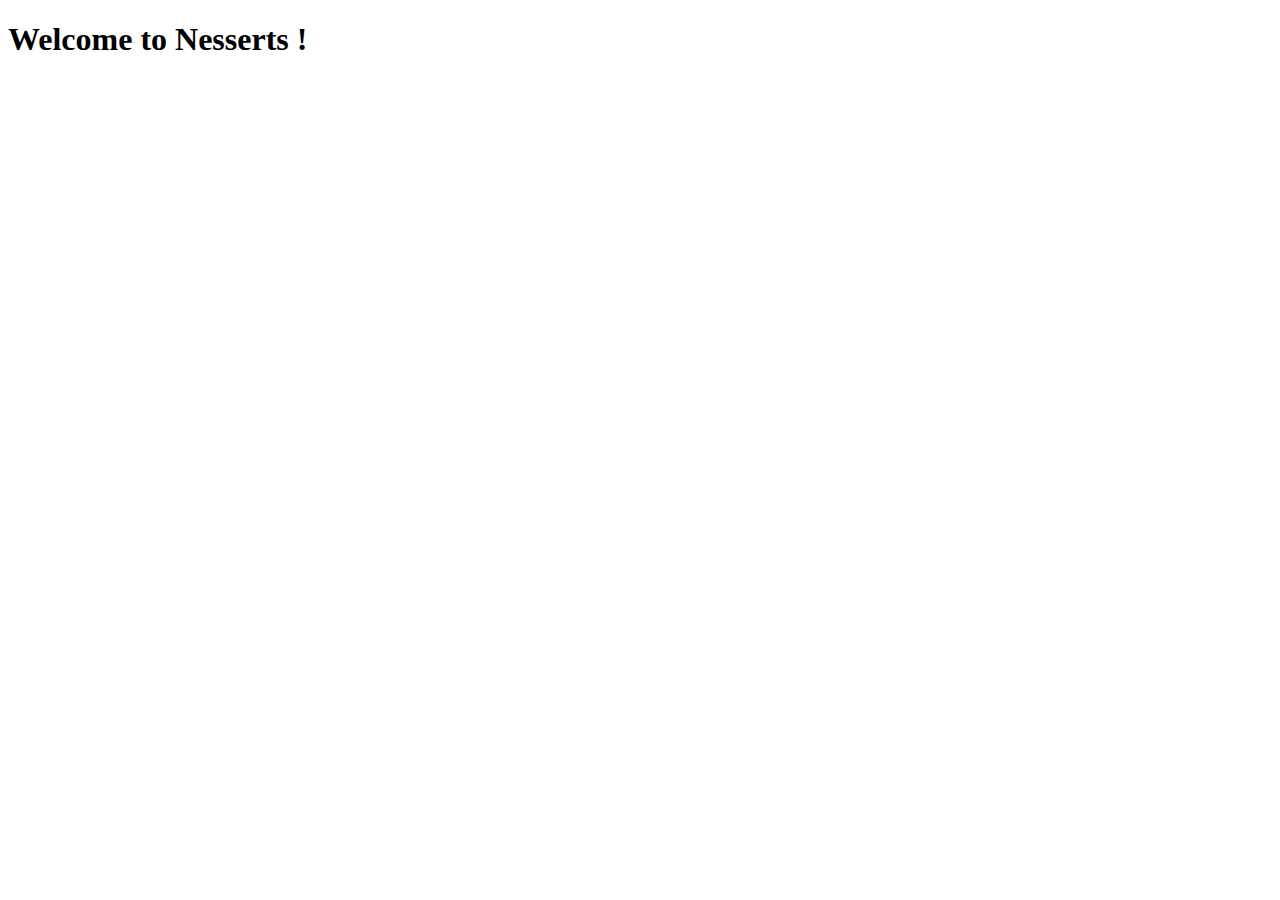
==== index.html @ 066d4c06 "first commit" ====
<!DOCTYPE html>
<html lang="en">
  <head>
    <meta charset="UTF-8">
    <meta name="viewport" content="width=device-width, initial-scale=1.0">
    <meta http-equiv="X-UA-Compatible" content="ie=edge">
    <title>Nesserts</title>
    <link rel="stylesheet" href="./style.css">
    <link rel="icon" href="./favicon.ico" type="image/x-icon">
  </head>
  <body>
    <main>
        <h1>Welcome to Nesserts !</h1>  
    </main>
	<script src="index.js"></script>
  </body>
</html>
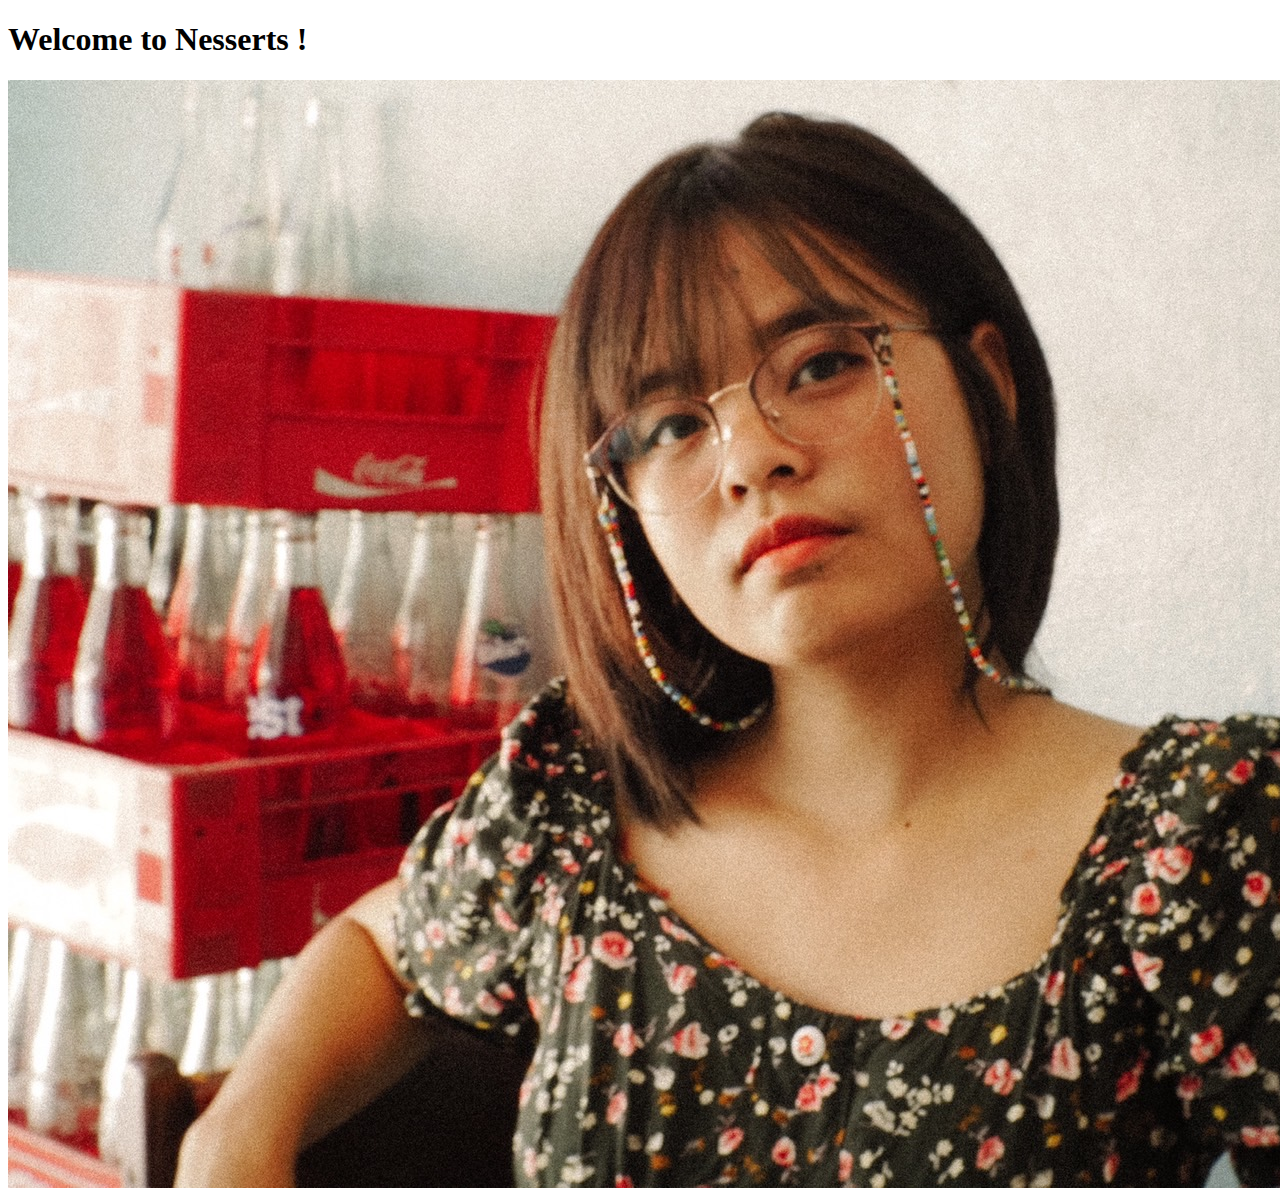
==== commit fae4f041: "add image" ====
--- a/index.html
+++ b/index.html
@@ -11,6 +11,7 @@
   <body>
     <main>
         <h1>Welcome to Nesserts !</h1>  
+        <img src="/assets/pooh.jpg"/>
     </main>
 	<script src="index.js"></script>
   </body>
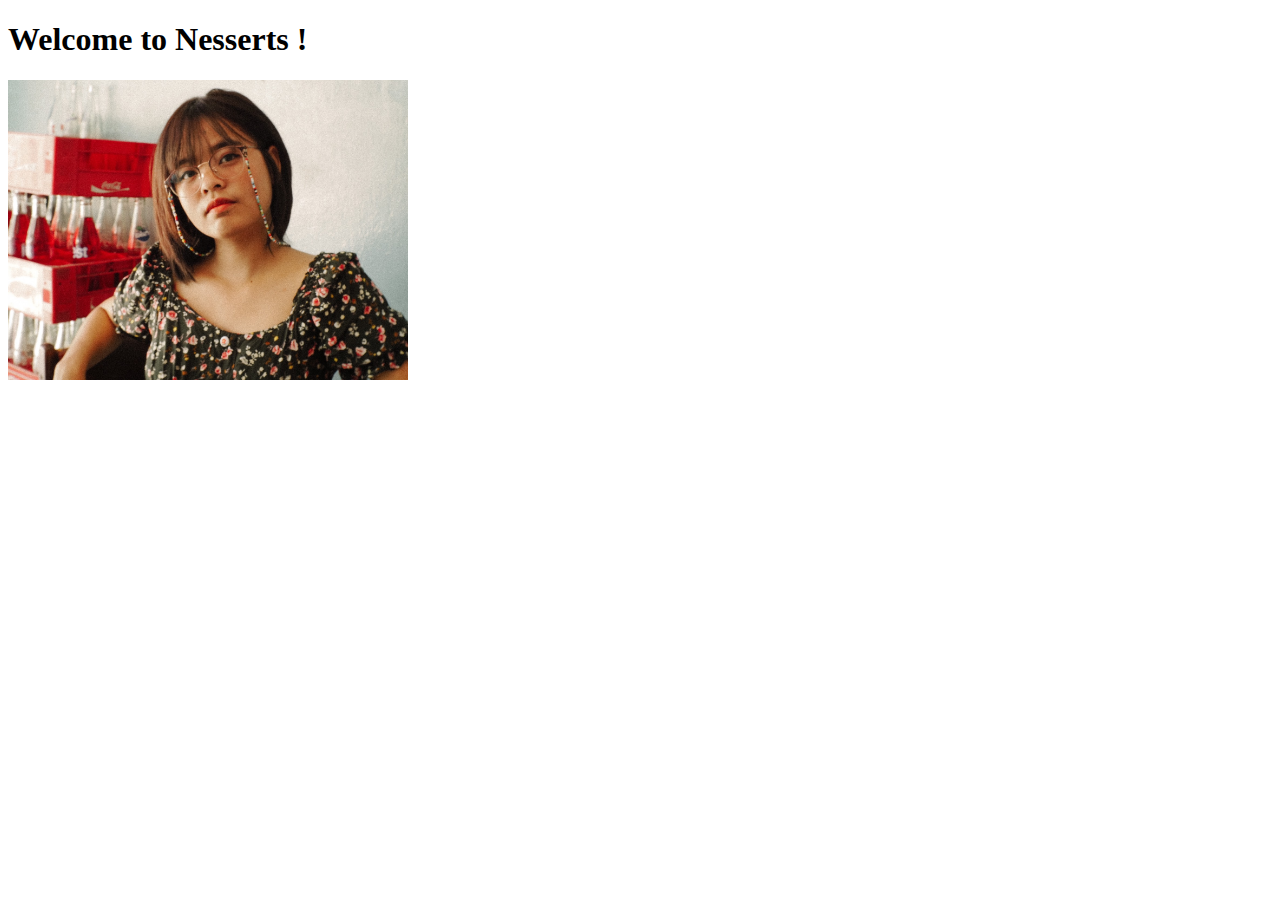
==== commit d9e23798: "update" ====
--- a/index.html
+++ b/index.html
@@ -11,7 +11,7 @@
   <body>
     <main>
         <h1>Welcome to Nesserts !</h1>  
-        <img src="/assets/pooh.jpg"/>
+        <img style="height:300px; width:auto" src="assets/pooh.jpg"/>
     </main>
 	<script src="index.js"></script>
   </body>
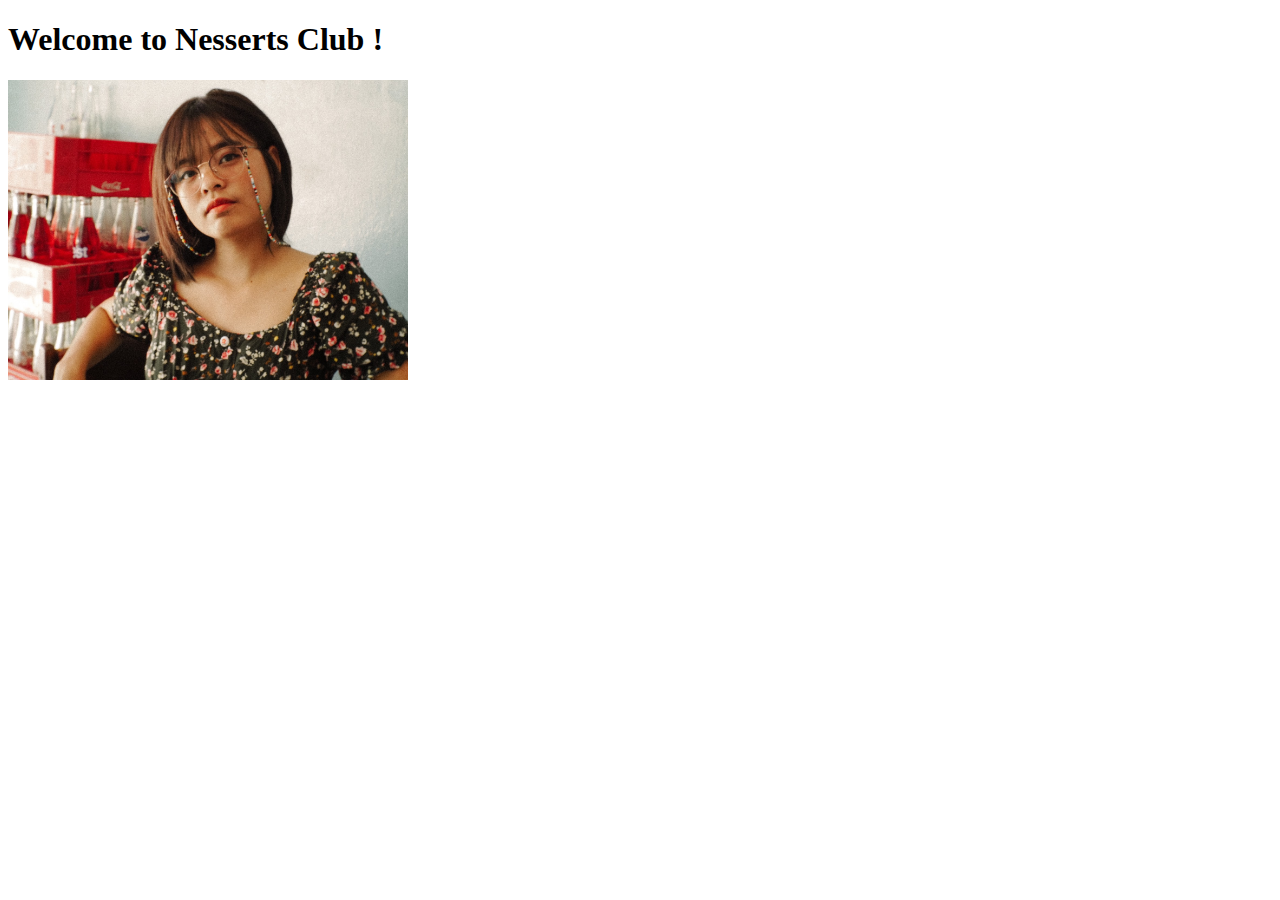
==== commit 4c125391: "update" ====
--- a/index.html
+++ b/index.html
@@ -10,7 +10,7 @@
   </head>
   <body>
     <main>
-        <h1>Welcome to Nesserts !</h1>  
+        <h1>Welcome to Nesserts Club !</h1>  
         <img style="height:300px; width:auto" src="assets/pooh.jpg"/>
     </main>
 	<script src="index.js"></script>
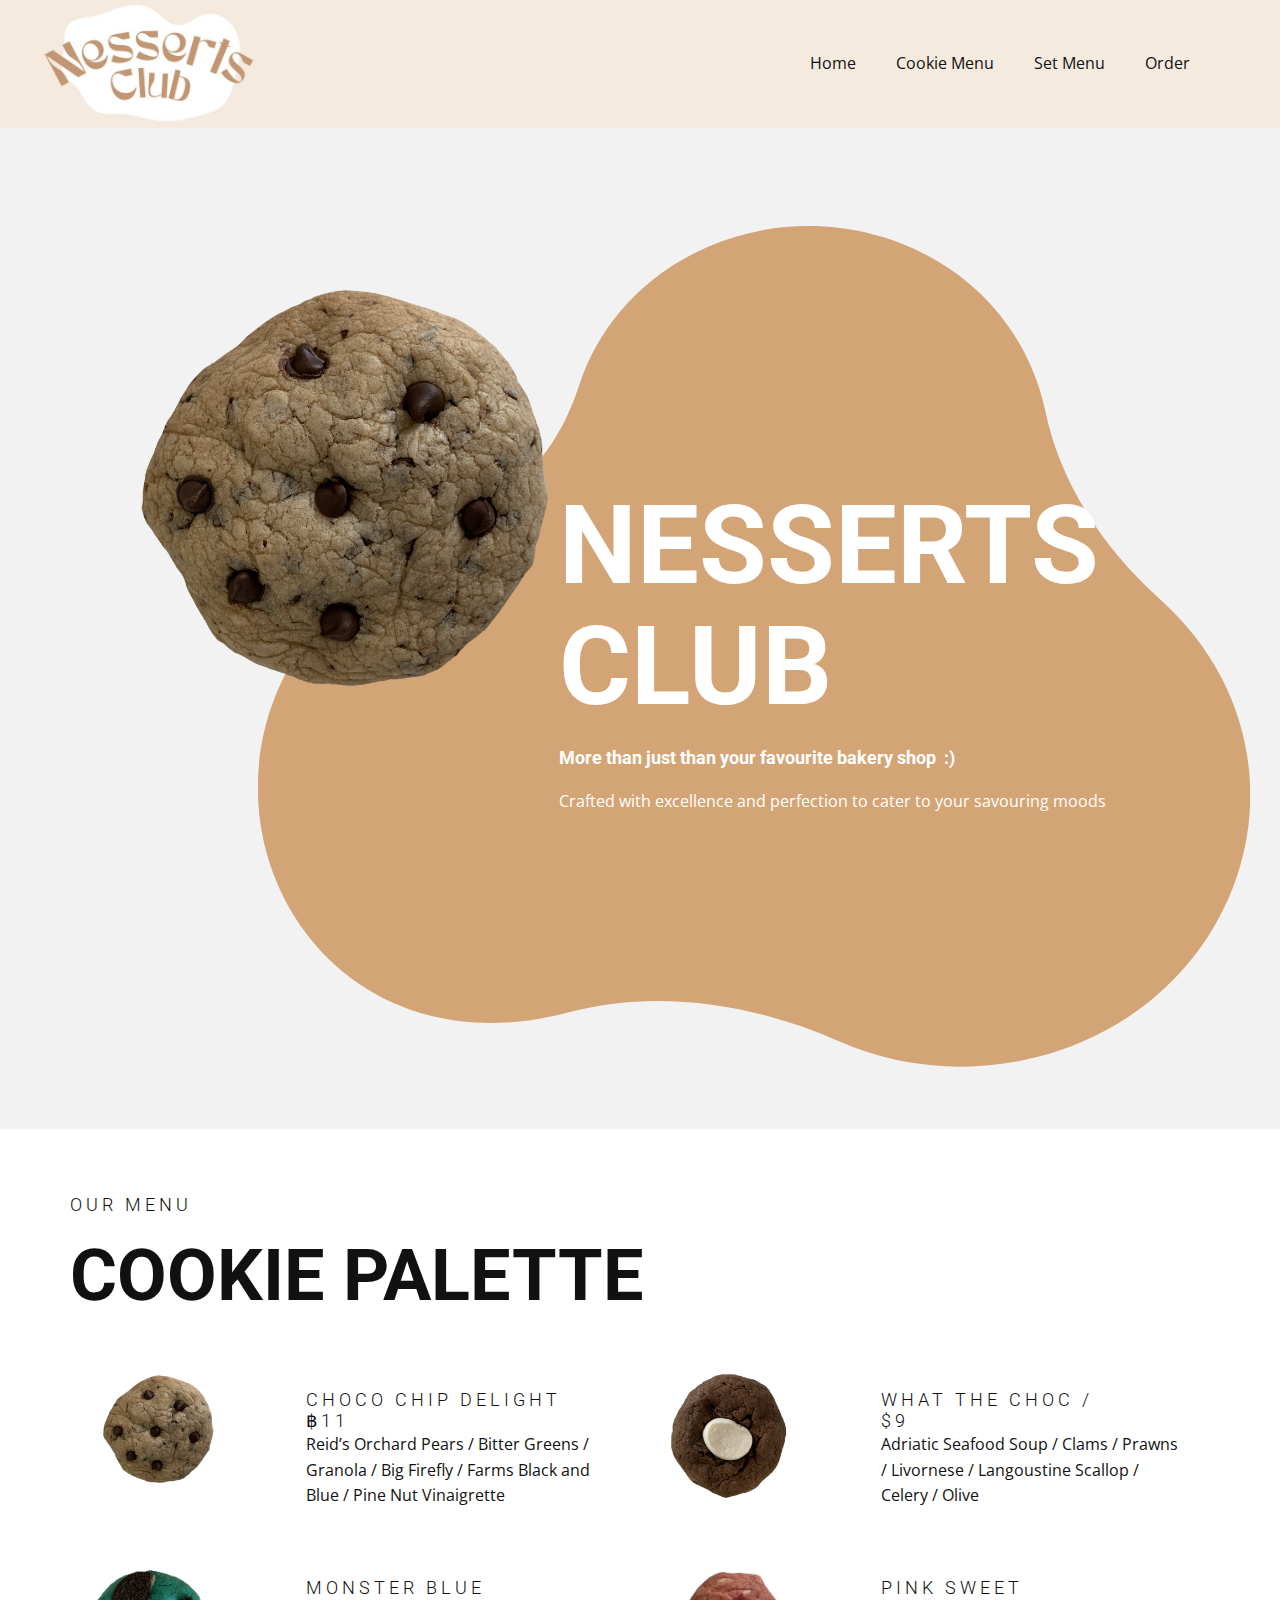
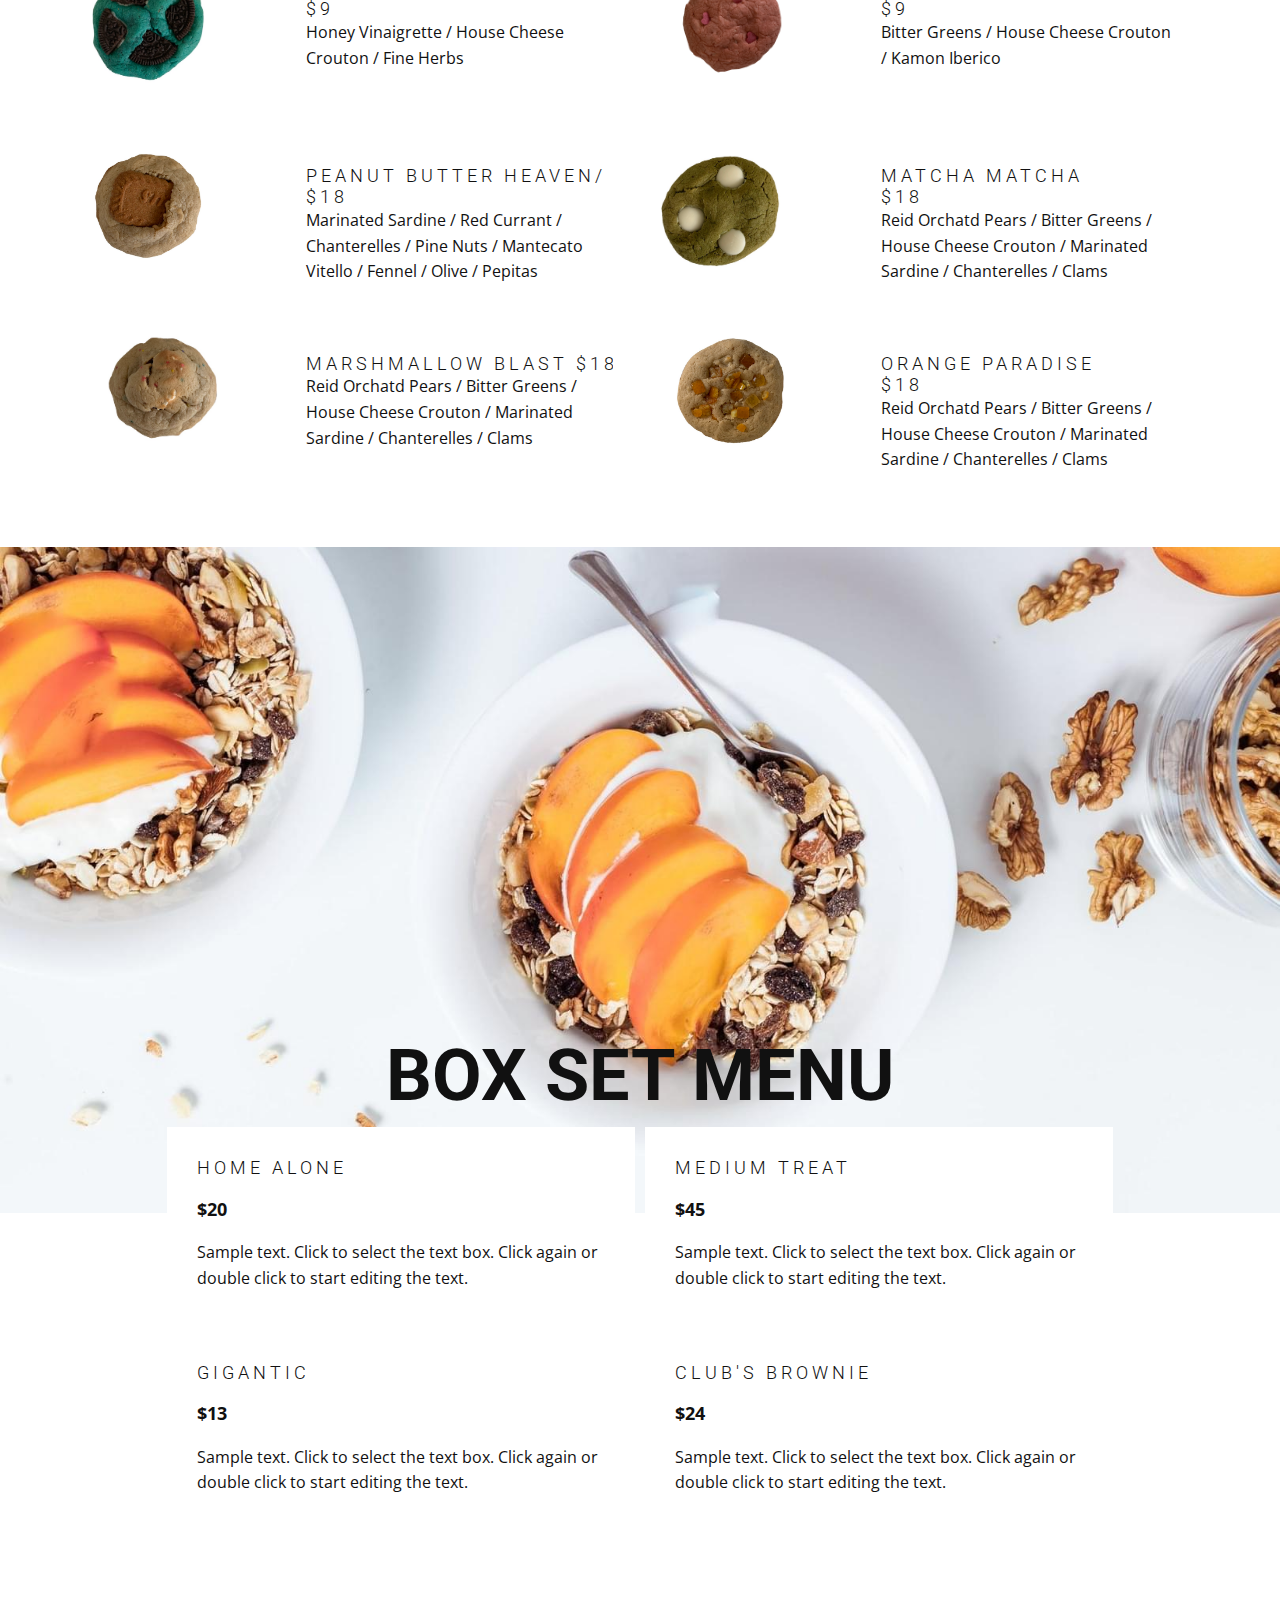
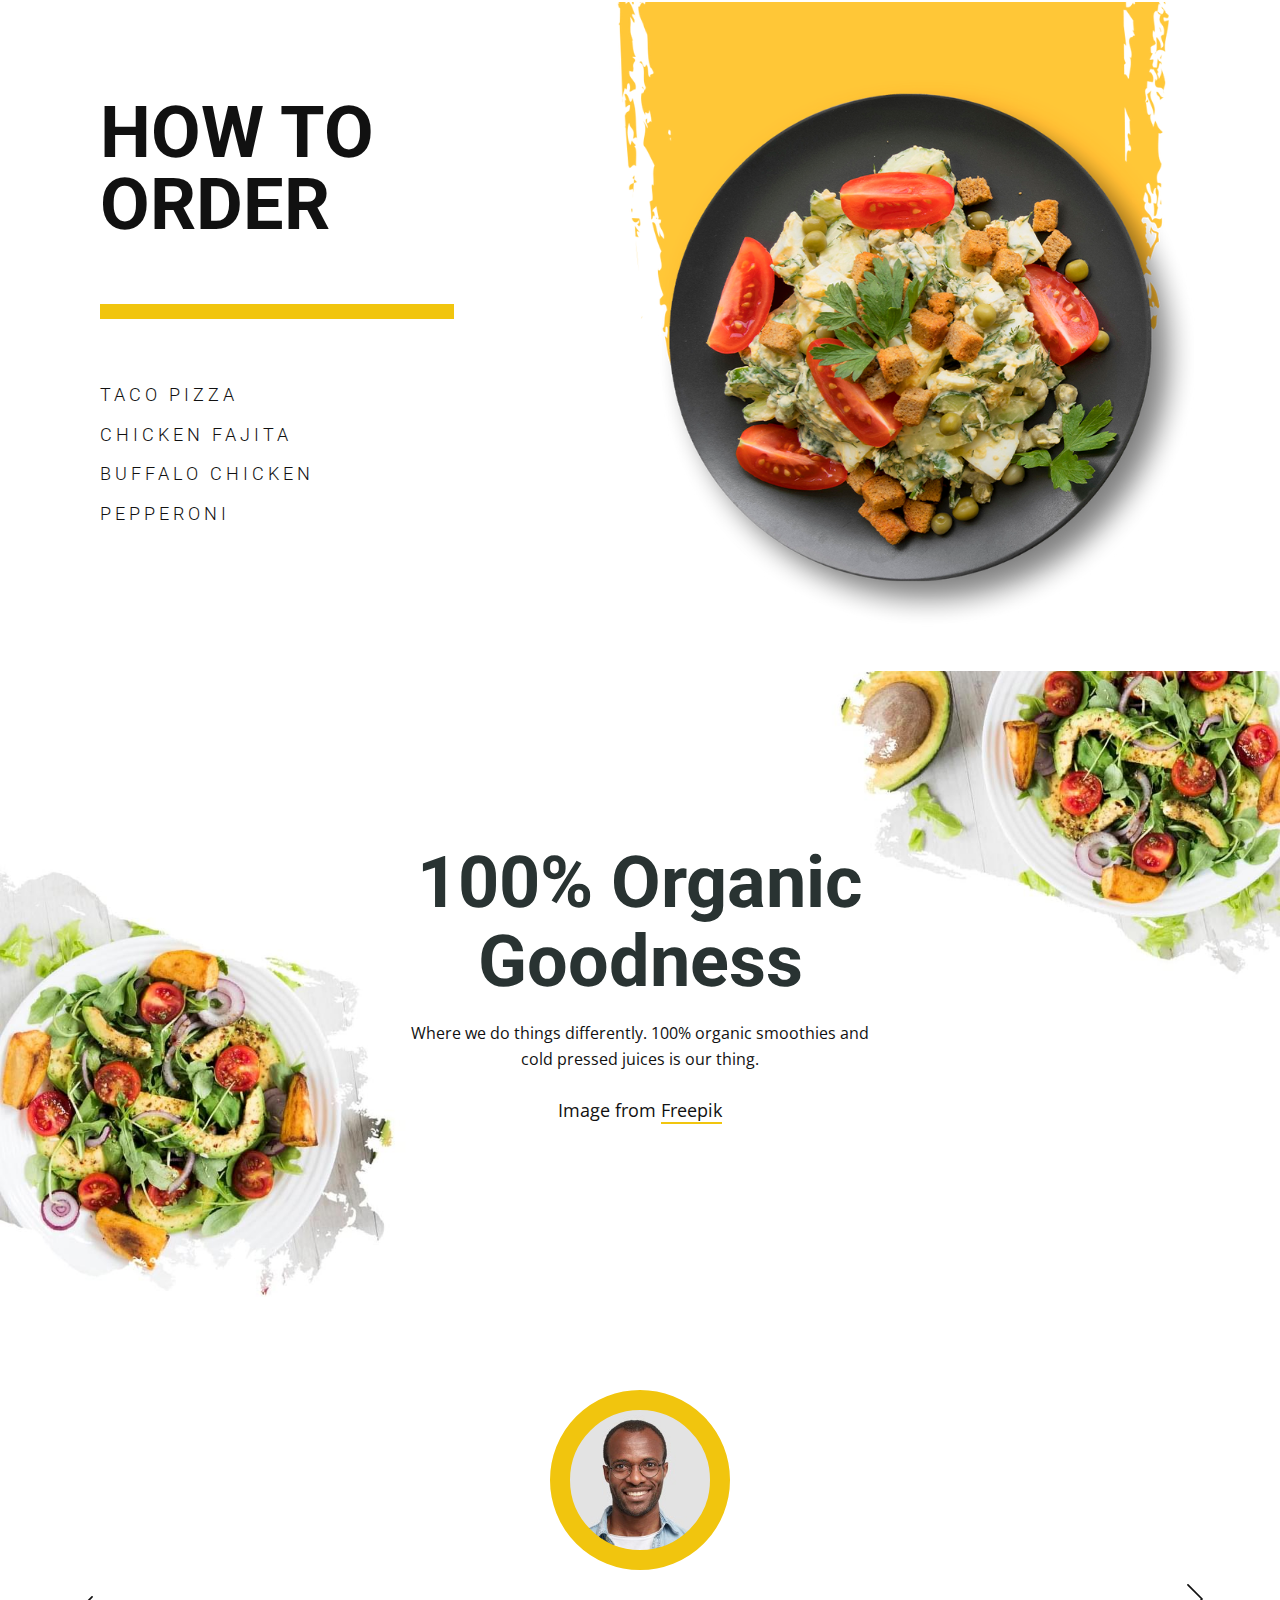
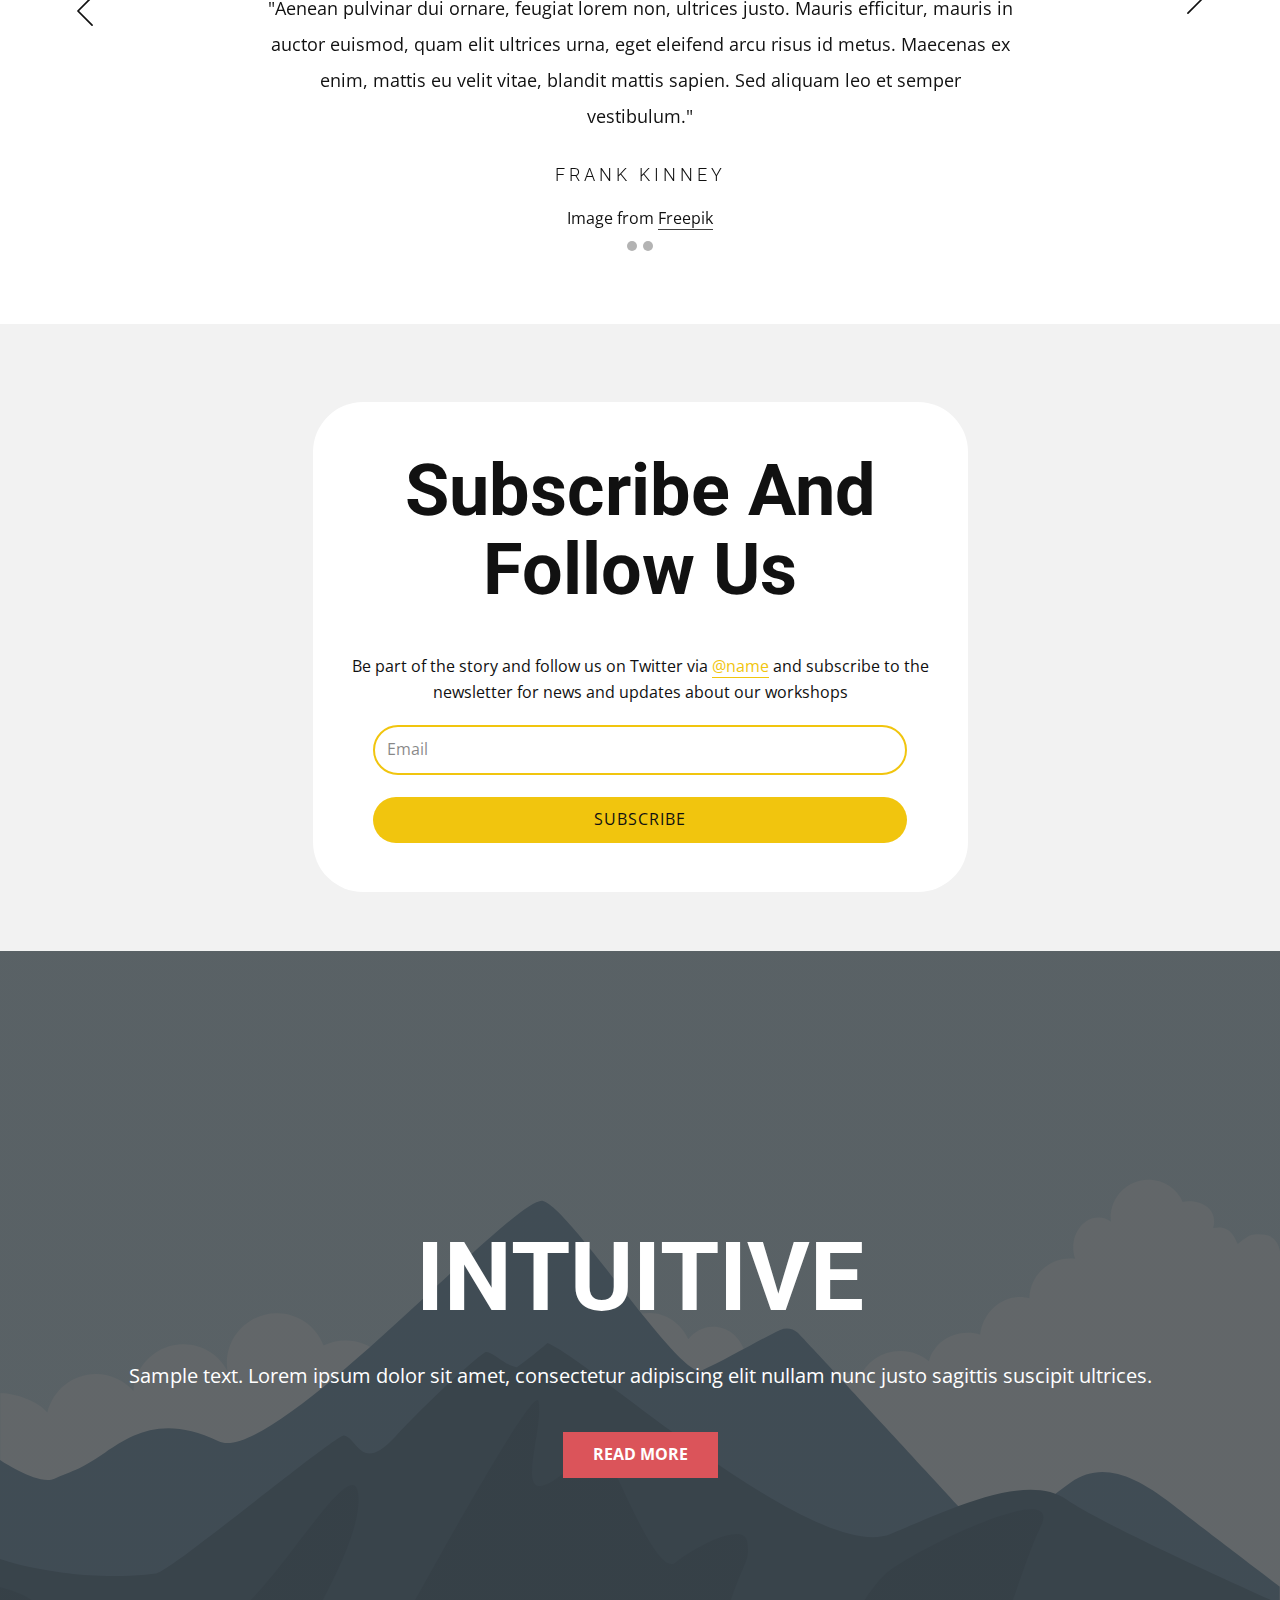
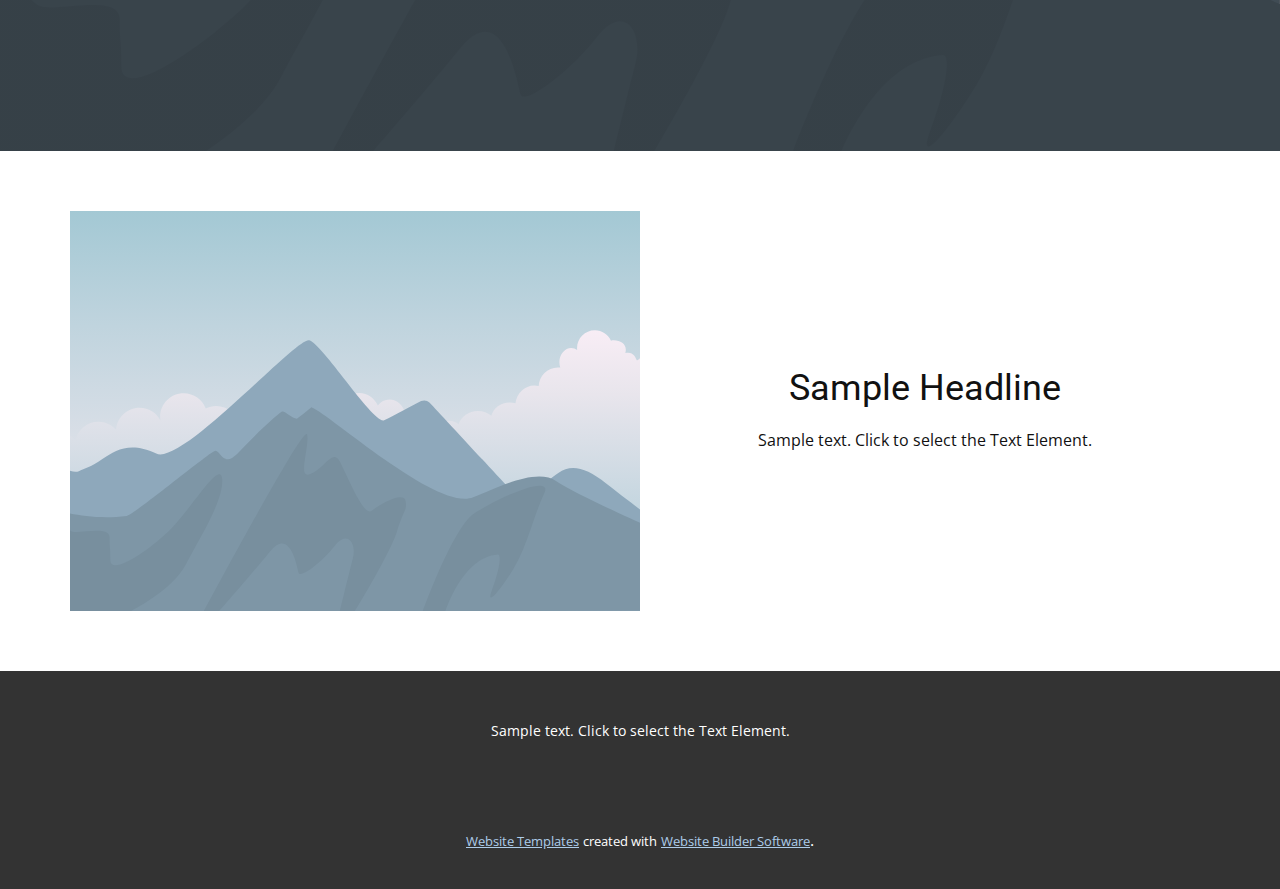
==== commit 6405ac36: "update content" ====
--- a/index.html
+++ b/index.html
@@ -1,18 +1,346 @@
 <!DOCTYPE html>
-<html lang="en">
-  <head>
-    <meta charset="UTF-8">
+<html style="font-size: 16px;" lang="en"><head>
     <meta name="viewport" content="width=device-width, initial-scale=1.0">
-    <meta http-equiv="X-UA-Compatible" content="ie=edge">
-    <title>Nesserts</title>
-    <link rel="stylesheet" href="./style.css">
-    <link rel="icon" href="./favicon.ico" type="image/x-icon">
+    <meta charset="utf-8">
+    <meta name="keywords" content="Salad, Delicious From The Chef, ​Salads and snacks, ​100% Organic Goodness, Subscribe And Follow Us, INTUITIVE">
+    <meta name="description" content="">
+    <title>Home</title>
+    <link rel="stylesheet" href="nicepage.css" media="screen">
+<link rel="stylesheet" href="Home.css" media="screen">
+    <script class="u-script" type="text/javascript" src="jquery.js" defer=""></script>
+    <script class="u-script" type="text/javascript" src="nicepage.js" defer=""></script>
+    <meta name="generator" content="Nicepage 5.1.5, nicepage.com">
+    <meta name="referrer" content="origin">
+    <link id="u-theme-google-font" rel="stylesheet" href="https://fonts.googleapis.com/css?family=Roboto:100,100i,300,300i,400,400i,500,500i,700,700i,900,900i|Open+Sans:300,300i,400,400i,500,500i,600,600i,700,700i,800,800i">
+    <link id="u-page-google-font" rel="stylesheet" href="https://fonts.googleapis.com/css?family=Roboto:100,100i,300,300i,400,400i,500,500i,700,700i,900,900i">
+    
+    
+    
+    
+    
+    
+    
+    
+    
+    
+    <script type="application/ld+json">{
+		"@context": "http://schema.org",
+		"@type": "Organization",
+		"name": "",
+		"logo": "images/nesserts.jpg"
+}</script>
+    <meta name="theme-color" content="#478ac9">
+    <meta property="og:title" content="Home">
+    <meta property="og:type" content="website">
   </head>
-  <body>
-    <main>
-        <h1>Welcome to Nesserts Club !</h1>  
-        <img style="height:300px; width:auto" src="assets/pooh.jpg"/>
-    </main>
-	<script src="index.js"></script>
-  </body>
-</html>+  <body data-home-page="Home.html" data-home-page-title="Home" class="u-body u-xl-mode" data-lang="en"><header class="u-clearfix u-custom-color-1 u-header u-sticky-b5ea u-header" id="sec-874a"><div class="u-clearfix u-sheet u-sheet-1">
+        <a href="https://nicepage.com" class="u-image u-logo u-image-1" data-image-width="500" data-image-height="500">
+          <img src="images/nesserts.jpg" class="u-logo-image u-logo-image-1">
+        </a>
+        <nav class="u-menu u-menu-one-level u-offcanvas u-menu-1">
+          <div class="menu-collapse" style="font-size: 1rem; letter-spacing: 0px;">
+            <a class="u-button-style u-custom-left-right-menu-spacing u-custom-padding-bottom u-custom-top-bottom-menu-spacing u-nav-link u-text-active-palette-1-base u-text-hover-palette-2-base" href="#">
+              <svg class="u-svg-link" viewBox="0 0 24 24"><use xmlns:xlink="http://www.w3.org/1999/xlink" xlink:href="#menu-hamburger"></use></svg>
+              <svg class="u-svg-content" version="1.1" id="menu-hamburger" viewBox="0 0 16 16" x="0px" y="0px" xmlns:xlink="http://www.w3.org/1999/xlink" xmlns="http://www.w3.org/2000/svg"><g><rect y="1" width="16" height="2"></rect><rect y="7" width="16" height="2"></rect><rect y="13" width="16" height="2"></rect>
+</g></svg>
+            </a>
+          </div>
+          <div class="u-custom-menu u-nav-container">
+            <ul class="u-nav u-unstyled u-nav-1"><li class="u-nav-item"><a class="u-button-style u-nav-link u-text-active-palette-1-base u-text-hover-palette-2-base" href="Home.html#carousel_2653" style="padding: 10px 20px;">Home</a>
+</li><li class="u-nav-item"><a class="u-button-style u-nav-link u-text-active-palette-1-base u-text-hover-palette-2-base" href="Home.html#carousel_98c4" style="padding: 10px 20px;">Cookie Menu</a>
+</li><li class="u-nav-item"><a class="u-button-style u-nav-link u-text-active-palette-1-base u-text-hover-palette-2-base" href="Home.html#carousel_77ab" style="padding: 10px 20px;">Set Menu</a>
+</li><li class="u-nav-item"><a class="u-button-style u-nav-link u-text-active-palette-1-base u-text-hover-palette-2-base" href="Home.html#carousel_ca09" style="padding: 10px 20px;">Order</a>
+</li></ul>
+          </div>
+          <div class="u-custom-menu u-nav-container-collapse">
+            <div class="u-black u-container-style u-inner-container-layout u-opacity u-opacity-95 u-sidenav">
+              <div class="u-inner-container-layout u-sidenav-overflow">
+                <div class="u-menu-close"></div>
+                <ul class="u-align-center u-nav u-popupmenu-items u-unstyled u-nav-2"><li class="u-nav-item"><a class="u-button-style u-nav-link" href="Home.html#carousel_2653">Home</a>
+</li><li class="u-nav-item"><a class="u-button-style u-nav-link" href="Home.html#carousel_98c4">Cookie Menu</a>
+</li><li class="u-nav-item"><a class="u-button-style u-nav-link" href="Home.html#carousel_77ab">Set Menu</a>
+</li><li class="u-nav-item"><a class="u-button-style u-nav-link" href="Home.html#carousel_ca09">Order</a>
+</li></ul>
+              </div>
+            </div>
+            <div class="u-black u-menu-overlay u-opacity u-opacity-70"></div>
+          </div>
+        </nav>
+      </div></header>
+    <section class="u-clearfix u-grey-5 u-section-1" id="carousel_2653">
+      <div class="u-clearfix u-sheet u-sheet-1">
+        <div class="u-expanded-width-md u-shape u-shape-svg u-text-custom-color-2 u-shape-1">
+          <svg class="u-svg-link" preserveAspectRatio="none" viewBox="0 0 160 150" style=""><use xmlns:xlink="http://www.w3.org/1999/xlink" xlink:href="#svg-d816"></use></svg>
+          <svg class="u-svg-content" viewBox="0 0 160 150" x="0px" y="0px" id="svg-d816"><path d="M121.1,18C110.7,1.5,89.8-4.6,72.6,3.7c-10.5,5-17.7,14.2-20.8,24.7C48.4,39.9,42.4,48,28.3,55.5
+	c-50.6,26.9-27.3,99.4,22,84.7c14.3-4.2,29.7-1.4,43.2,5.1c13.3,6.5,29.3,6.4,43.2-1.8c21-12.5,29.3-40.1,18.8-62.7
+	c-2.5-5.4-5.9-10.1-9.8-14c-9.4-9.3-16.4-21-18.8-34.2C125.9,27.6,124,22.6,121.1,18z"></path></svg>
+        </div>
+        <img class="u-image u-image-1" src="images/ccd.png" alt="" data-image-width="4032" data-image-height="3024">
+        <div class="u-container-style u-group u-shape-rectangle u-group-1">
+          <div class="u-container-layout u-container-layout-1">
+            <h2 class="u-text u-text-body-alt-color u-text-default u-text-1">NESSERTS<br>CLUB 
+            </h2>
+            <h6 class="u-text u-text-body-alt-color u-text-default u-text-2">More than just than your favourite bakery shop&nbsp; :)&nbsp;</h6>
+            <p class="u-text u-text-body-alt-color u-text-3">Crafted with excellence and perfection to cater to your savouring moods</p>
+          </div>
+        </div>
+      </div>
+    </section>
+    <section class="u-align-left u-clearfix u-section-2" id="carousel_98c4">
+      <div class="u-clearfix u-sheet u-sheet-1">
+        <h6 class="u-text u-text-1">our menu</h6>
+        <h2 class="u-text u-text-default u-text-2">COOKIE PALETTE&nbsp;</h2>
+        <div class="u-expanded-width u-list u-list-1">
+          <div class="u-repeater u-repeater-1">
+            <div class="u-align-left u-container-style u-list-item u-repeater-item">
+              <div class="u-container-layout u-similar-container u-container-layout-1">
+                <img class="u-image u-image-default u-image-1" alt="" data-image-width="4032" data-image-height="3024" data-animation-name="" data-animation-duration="0" data-animation-delay="0" data-animation-direction="" src="images/ccd.png">
+                <h6 class="u-text u-text-default u-text-3">choco chip delight<br>฿11
+                </h6>
+                <p class="u-text u-text-4">Reid’s Orchard Pears / Bitter Greens / Granola / Big Firefly / Farms Black and Blue / Pine Nut Vinaigrette</p>
+              </div>
+            </div>
+            <div class="u-align-left u-container-style u-list-item u-repeater-item">
+              <div class="u-container-layout u-similar-container u-container-layout-2">
+                <img class="u-image u-image-contain u-image-default u-image-2" alt="" data-image-width="1479" data-image-height="1109" data-animation-name="" data-animation-duration="0" data-animation-delay="0" data-animation-direction="" src="images/S__1220630.jpg">
+                <h6 class="u-text u-text-default u-text-5">WHAT THE CHOC /&nbsp;<br>$9
+                </h6>
+                <p class="u-text u-text-6">Adriatic Seafood Soup / Clams / Prawns  / Livornese / Langoustine Scallop / Celery / Olive</p>
+              </div>
+            </div>
+            <div class="u-align-left u-container-style u-list-item u-repeater-item">
+              <div class="u-container-layout u-similar-container u-container-layout-3">
+                <img class="u-image u-image-default u-image-3" alt="" data-image-width="1479" data-image-height="1109" data-animation-name="" data-animation-duration="0" data-animation-delay="0" data-animation-direction="" src="images/S__1220623.jpg">
+                <h6 class="u-text u-text-default u-text-7">monster blue&nbsp;<br>$9
+                </h6>
+                <p class="u-text u-text-8">Honey Vinaigrette / House Cheese Crouton / Fine Herbs<br>
+                  <br>
+                </p>
+              </div>
+            </div>
+            <div class="u-align-left u-container-style u-list-item u-repeater-item">
+              <div class="u-container-layout u-similar-container u-container-layout-4">
+                <img class="u-image u-image-contain u-image-default u-image-4" alt="" data-image-width="4032" data-image-height="3024" data-animation-name="" data-animation-duration="0" data-animation-delay="0" data-animation-direction="" src="images/AD1FB1CF-7B78-4441-B763-6167AFB9A804.png">
+                <h6 class="u-text u-text-default u-text-9">pink sweet&nbsp;<br>$9
+                </h6>
+                <p class="u-text u-text-10">Bitter Greens / House Cheese Crouton / Kamon Iberico<br>
+                  <br>
+                </p>
+              </div>
+            </div>
+            <div class="u-align-left u-container-style u-list-item u-repeater-item">
+              <div class="u-container-layout u-similar-container u-container-layout-5">
+                <img class="u-image u-image-contain u-image-default u-image-5" alt="" data-image-width="1479" data-image-height="1109" data-animation-name="" data-animation-duration="0" data-animation-delay="0" data-animation-direction="" src="images/S__1220629.jpg">
+                <h6 class="u-text u-text-default u-text-11">peanut butter heaven/ $18</h6>
+                <p class="u-text u-text-12">Marinated Sardine / Red Currant / Chanterelles / Pine Nuts /  Mantecato Vitello / Fennel / Olive / Pepitas</p>
+              </div>
+            </div>
+            <div class="u-align-left u-container-style u-list-item u-repeater-item">
+              <div class="u-container-layout u-similar-container u-container-layout-6">
+                <img class="u-image u-image-default u-image-6" alt="" data-image-width="1479" data-image-height="1109" data-animation-name="" data-animation-duration="0" data-animation-delay="0" data-animation-direction="" src="images/S__1220625.jpg">
+                <h6 class="u-text u-text-default u-text-13">matcha matcha<br>$18
+                </h6>
+                <p class="u-text u-text-14">Reid Orchatd Pears / Bitter Greens / House Cheese Crouton / Marinated Sardine / Chanterelles / Clams</p>
+              </div>
+            </div>
+            <div class="u-align-left u-container-style u-list-item u-repeater-item">
+              <div class="u-container-layout u-similar-container u-container-layout-7">
+                <img class="u-image u-image-default u-image-7" alt="" data-image-width="1479" data-image-height="1109" data-animation-name="" data-animation-duration="0" data-animation-delay="0" data-animation-direction="" src="images/S__1220626.jpg">
+                <h6 class="u-text u-text-default u-text-15">MARSHMALLOW BLAST $18</h6>
+                <p class="u-text u-text-16">Reid Orchatd Pears / Bitter Greens / House Cheese Crouton / Marinated Sardine / Chanterelles / Clams</p>
+              </div>
+            </div>
+            <div class="u-align-left u-container-style u-list-item u-repeater-item">
+              <div class="u-container-layout u-similar-container u-container-layout-8">
+                <img class="u-image u-image-contain u-image-default u-image-8" alt="" data-image-width="1479" data-image-height="1109" data-animation-name="" data-animation-duration="0" data-animation-delay="0" data-animation-direction="" src="images/S__1220628.jpg">
+                <h6 class="u-text u-text-default u-text-17">ORANGE PARADISE<br>$18
+                </h6>
+                <p class="u-text u-text-18">Reid Orchatd Pears / Bitter Greens / House Cheese Crouton / Marinated Sardine / Chanterelles / Clams</p>
+              </div>
+            </div>
+          </div>
+        </div>
+      </div>
+    </section>
+    <section class="u-align-center u-clearfix u-section-3" id="carousel_77ab">
+      <img class="u-expanded-width u-image u-image-default u-image-1" src="images/pexels-photo-2103949.jpeg" alt="" data-image-width="1620" data-image-height="1080">
+      <div class="u-list u-list-1">
+        <div class="u-repeater u-repeater-1">
+          <div class="u-align-left u-container-style u-list-item u-repeater-item u-white u-list-item-1">
+            <div class="u-container-layout u-similar-container u-valign-top u-container-layout-1">
+              <h5 class="u-text u-text-default u-text-1">home alone</h5>
+              <h6 class="u-custom-font u-text u-text-default u-text-font u-text-2">$20</h6>
+              <p class="u-text u-text-3">Sample text. Click to select the text box. Click again or double click to start editing the text.</p>
+            </div>
+          </div>
+          <div class="u-align-left u-container-style u-list-item u-repeater-item u-white u-list-item-2">
+            <div class="u-container-layout u-similar-container u-valign-top u-container-layout-2">
+              <h5 class="u-text u-text-default u-text-4">medium treat</h5>
+              <h6 class="u-custom-font u-text u-text-default u-text-font u-text-5">$45</h6>
+              <p class="u-text u-text-6">Sample text. Click to select the text box. Click again or double click to start editing the text.</p>
+            </div>
+          </div>
+          <div class="u-align-left u-container-style u-list-item u-repeater-item u-white u-list-item-3">
+            <div class="u-container-layout u-similar-container u-valign-top u-container-layout-3">
+              <h5 class="u-text u-text-default u-text-7">gigantic</h5>
+              <h6 class="u-custom-font u-text u-text-default u-text-font u-text-8">$13</h6>
+              <p class="u-text u-text-9">Sample text. Click to select the text box. Click again or double click to start editing the text.</p>
+            </div>
+          </div>
+          <div class="u-align-left u-container-style u-list-item u-repeater-item u-white u-list-item-4">
+            <div class="u-container-layout u-similar-container u-valign-top u-container-layout-4">
+              <h5 class="u-text u-text-default u-text-10">club's brownie</h5>
+              <h6 class="u-custom-font u-text u-text-default u-text-font u-text-11">$24</h6>
+              <p class="u-text u-text-12">Sample text. Click to select the text box. Click again or double click to start editing the text.</p>
+            </div>
+          </div>
+        </div>
+      </div>
+      <h2 class="u-text u-text-default u-text-13">BOX SET MENU</h2>
+    </section>
+    <section class="u-clearfix u-section-4" src="" id="carousel_ca09">
+      <div class="u-clearfix u-sheet u-sheet-1">
+        <div class="u-clearfix u-expanded-width u-layout-wrap u-layout-wrap-1">
+          <div class="u-layout">
+            <div class="u-layout-row">
+              <div class="u-align-left u-container-style u-layout-cell u-left-cell u-size-27 u-layout-cell-1">
+                <div class="u-container-layout u-container-layout-1">
+                  <h2 class="u-text u-text-1">HOW TO<br>ORDER
+                  </h2>
+                  <div class="u-palette-3-base u-shape u-shape-rectangle u-shape-1"></div>
+                  <p class="u-custom-font u-heading-font u-text u-text-2">Taco Pizza<br>Chicken Fajita<br>Buffalo Chicken<br>Pepperoni&nbsp;<br>
+                  </p>
+                </div>
+              </div>
+              <div class="u-align-center u-container-style u-image u-layout-cell u-right-cell u-shape-rectangle u-size-33 u-image-1" data-image-width="1014" data-image-height="864">
+                <div class="u-container-layout u-valign-middle u-container-layout-2"></div>
+              </div>
+            </div>
+          </div>
+        </div>
+      </div>
+    </section>
+    <section class="u-align-center u-clearfix u-image u-section-5" id="carousel_e946" data-image-width="1920" data-image-height="999">
+      <div class="u-clearfix u-sheet u-valign-middle-lg u-valign-middle-md u-valign-middle-xl u-sheet-1">
+        <h2 class="u-text u-text-palette-4-dark-3 u-text-1"> 100% Organic Goodness</h2>
+        <p class="u-text u-text-2"> Where we do things differently. 100% organic smoothies and cold pressed juices is our thing.</p>
+        <p class="u-text u-text-body-color u-text-default u-text-3">Image from <b>
+            <a href="https://www.freepik.com/photos/delivery" class="u-border-2 u-border-no-left u-border-no-right u-border-no-top u-border-palette-3-base u-btn u-button-link u-button-style u-none u-text-body-color u-btn-1" target="_blank">Freepik</a></b>
+        </p>
+      </div>
+    </section>
+    <section class="u-clearfix u-section-6" id="carousel_3948">
+      <div class="u-clearfix u-sheet u-sheet-1">
+        <div id="carousel-d79e" data-interval="5000" data-u-ride="carousel" class="u-carousel u-slider u-slider-1">
+          <ol class="u-absolute-hcenter u-carousel-indicators u-carousel-indicators-1">
+            <li data-u-target="#carousel-d79e" class="u-active u-grey-30 u-shape-circle" data-u-slide-to="0" style="width: 10px; height: 10px;"></li>
+            <li data-u-target="#carousel-d79e" class="u-grey-30 u-shape-circle" data-u-slide-to="1" style="width: 10px; height: 10px;"></li>
+          </ol>
+          <div class="u-carousel-inner" role="listbox">
+            <div class="u-active u-align-center u-carousel-item u-container-style u-slide">
+              <div class="u-container-layout u-valign-top u-container-layout-1">
+                <div alt="" class="u-border-20 u-border-palette-3-base u-image u-image-circle u-image-1" data-image-width="211" data-image-height="211"></div>
+                <p class="u-text u-text-1">"Aenean pulvinar dui ornare, feugiat lorem non, ultrices justo. Mauris efficitur, mauris in auctor euismod, quam elit ultrices urna, eget eleifend arcu risus id metus. Maecenas ex enim,​ mattis eu velit vitae, blandit mattis sapien. Sed aliquam leo et semper vestibulum."</p>
+                <h5 class="u-align-center-lg u-align-center-md u-align-center-xl u-text u-text-2">frank kinney</h5>
+                <p class="u-text u-text-3">Image from <a href="https://www.freepik.com/photos/food" class="u-active-none u-border-1 u-border-grey-75 u-border-no-left u-border-no-right u-border-no-top u-btn u-button-link u-button-style u-hover-none u-none u-text-body-color u-btn-1" target="_blank">Freepik</a>
+                </p>
+              </div>
+            </div>
+            <div class="u-align-center u-carousel-item u-container-style u-slide">
+              <div class="u-container-layout u-valign-top u-container-layout-2">
+                <div alt="" class="u-border-20 u-border-palette-3-base u-image u-image-circle u-image-2" data-image-width="211" data-image-height="211"></div>
+                <p class="u-text u-text-4">"Aenean pulvinar dui ornare, feugiat lorem non, ultrices justo. Mauris efficitur, mauris in auctor euismod, quam elit ultrices urna, eget eleifend arcu risus id metus. Maecenas ex enim,​ mattis eu velit vitae, blandit mattis sapien. Sed aliquam leo et semper vestibulum."</p>
+                <h5 class="u-align-center-md u-text u-text-5">Mary Smith</h5>
+                <p class="u-text u-text-6">Image from <a href="https://www.freepik.com/photos/food" class="u-active-none u-border-1 u-border-grey-75 u-border-no-left u-border-no-right u-border-no-top u-btn u-button-link u-button-style u-hover-none u-none u-text-body-color u-btn-2" target="_blank">Freepik</a>
+                </p>
+              </div>
+            </div>
+          </div>
+          <a class="u-absolute-vcenter u-carousel-control u-carousel-control-prev u-icon-circle u-text-body-color u-text-hover-grey-50 u-carousel-control-1" href="#carousel-d79e" role="button" data-u-slide="prev">
+            <span aria-hidden="true">
+              <svg viewBox="0 0 477.175 477.175"><path d="M145.188,238.575l215.5-215.5c5.3-5.3,5.3-13.8,0-19.1s-13.8-5.3-19.1,0l-225.1,225.1c-5.3,5.3-5.3,13.8,0,19.1l225.1,225
+                    c2.6,2.6,6.1,4,9.5,4s6.9-1.3,9.5-4c5.3-5.3,5.3-13.8,0-19.1L145.188,238.575z"></path></svg>
+            </span>
+            <span class="sr-only">Previous</span>
+          </a>
+          <a class="u-absolute-vcenter-lg u-absolute-vcenter-md u-absolute-vcenter-sm u-absolute-vcenter-xs u-carousel-control u-carousel-control-next u-icon-circle u-text-body-color u-text-hover-grey-50 u-carousel-control-2" href="#carousel-d79e" role="button" data-u-slide="next">
+            <span aria-hidden="true">
+              <svg viewBox="0 0 477.175 477.175"><path d="M360.731,229.075l-225.1-225.1c-5.3-5.3-13.8-5.3-19.1,0s-5.3,13.8,0,19.1l215.5,215.5l-215.5,215.5
+                    c-5.3,5.3-5.3,13.8,0,19.1c2.6,2.6,6.1,4,9.5,4c3.4,0,6.9-1.3,9.5-4l225.1-225.1C365.931,242.875,365.931,234.275,360.731,229.075z"></path></svg>
+            </span>
+            <span class="sr-only">Next</span>
+          </a>
+        </div>
+      </div>
+    </section>
+    <section class="u-align-center u-clearfix u-grey-5 u-section-7" id="carousel_dc68">
+      <div class="u-clearfix u-sheet u-valign-middle-md u-valign-middle-sm u-valign-middle-xs u-sheet-1">
+        <div class="u-align-center u-container-style u-group u-radius-50 u-shape-round u-white u-group-1">
+          <div class="u-container-layout u-valign-middle u-container-layout-1">
+            <h2 class="u-text u-text-default u-text-1">Subscribe And Follow Us</h2>
+            <p class="u-text u-text-default u-text-2">Be part of the story and follow us on Twitter via <a href="https://nicepage.dev" class="u-active-none u-border-1 u-border-no-left u-border-no-right u-border-no-top u-border-palette-3-base u-btn u-button-link u-button-style u-hover-none u-none u-text-palette-3-base u-btn-1">@name</a> and subscribe to the newsletter for news and updates about our workshops
+            </p>
+            <div class="u-form u-form-1">
+              <form action="https://forms.nicepagesrv.com/Form/Process" class="u-clearfix u-form-spacing-21 u-form-vertical u-inner-form" style="padding: 0px;" source="email">
+                <div class="u-form-email u-form-group">
+                  <label for="email-ef64" class="u-form-control-hidden u-label">Email</label>
+                  <input type="email" placeholder="Email" id="email-ef64" name="email" class="u-border-2 u-border-palette-3-base u-input u-input-rectangle u-radius-50" required="">
+                </div>
+                <div class="u-form-group u-form-submit">
+                  <a href="#" class="u-border-none u-btn u-btn-round u-btn-submit u-button-style u-hover-palette-3-light-2 u-palette-3-base u-radius-50 u-btn-2">Subscribe</a>
+                  <input type="submit" value="submit" class="u-form-control-hidden">
+                </div>
+                <div class="u-form-send-message u-form-send-success">#FormSendSuccess</div>
+                <div class="u-form-send-error u-form-send-message">#FormSendError</div>
+                <input type="hidden" value="" name="recaptchaResponse">
+                <input type="hidden" name="formServices" value="0ade6b9b36124c655e0b636a440b8886">
+              </form>
+            </div>
+          </div>
+        </div>
+      </div>
+    </section>
+    <section class="u-align-center u-clearfix u-image u-shading u-section-8" src="" data-image-width="256" data-image-height="256" id="sec-b546">
+      <div class="u-clearfix u-sheet u-valign-middle u-sheet-1">
+        <h1 class="u-text u-text-default u-title u-text-1">INTUITIVE</h1>
+        <p class="u-large-text u-text u-text-default u-text-variant u-text-2">Sample text. Lorem ipsum dolor sit amet, consectetur adipiscing elit nullam nunc justo sagittis suscipit ultrices.</p>
+        <a href="#" class="u-btn u-button-style u-palette-2-base u-btn-1">Read More</a>
+      </div>
+    </section>
+    <section class="u-clearfix u-section-9" id="sec-f75c">
+      <div class="u-clearfix u-sheet u-sheet-1">
+        <div class="u-clearfix u-expanded-width u-layout-wrap u-layout-wrap-1">
+          <div class="u-layout">
+            <div class="u-layout-row">
+              <div class="u-container-style u-image u-layout-cell u-size-30 u-image-1" data-image-width="400" data-image-height="265">
+                <div class="u-container-layout u-container-layout-1"></div>
+              </div>
+              <div class="u-container-align-center u-container-style u-layout-cell u-size-30 u-layout-cell-2">
+                <div class="u-container-layout u-valign-middle u-container-layout-2">
+                  <h2 class="u-align-center u-text u-text-default u-text-1">Sample Headline</h2>
+                  <p class="u-align-center u-text u-text-default u-text-2">Sample text. Click to select the Text Element.</p>
+                </div>
+              </div>
+            </div>
+          </div>
+        </div>
+      </div>
+    </section>
+    
+    
+    <footer class="u-align-center u-clearfix u-footer u-grey-80 u-footer" id="sec-6568"><div class="u-clearfix u-sheet u-sheet-1">
+        <p class="u-small-text u-text u-text-variant u-text-1">Sample text. Click to select the Text Element.</p>
+      </div></footer>
+    <section class="u-backlink u-clearfix u-grey-80">
+      <a class="u-link" href="https://nicepage.com/website-templates" target="_blank">
+        <span>Website Templates</span>
+      </a>
+      <p class="u-text">
+        <span>created with</span>
+      </p>
+      <a class="u-link" href="" target="_blank">
+        <span>Website Builder Software</span>
+      </a>. 
+    </section>
+  
+</body></html>--- a/nicepage.css
+++ b/nicepage.css
@@ -0,0 +1,39148 @@
+/*begin-commonstyles library*//*!
+ * froala_editor v4.0.6 (https://www.froala.com/wysiwyg-editor)
+ * License https://froala.com/wysiwyg-editor/terms/
+ * Copyright 2014-2021 Froala Labs
+ */
+
+.fr-clearfix::after {
+  clear: both;
+  display: block;
+  content: "";
+  height: 0; }
+
+.fr-hide-by-clipping {
+  position: absolute;
+  width: 1px;
+  height: 1px;
+  padding: 0;
+  margin: -1px;
+  overflow: hidden;
+  clip: rect(0, 0, 0, 0);
+  border: 0; }
+
+.fr-view img.fr-rounded, .fr-view .fr-img-caption.fr-rounded img {
+  border-radius: 10px;
+  -moz-border-radius: 10px;
+  -webkit-border-radius: 10px;
+  -moz-background-clip: padding;
+  -webkit-background-clip: padding-box;
+  background-clip: padding-box; }
+
+.fr-view img.fr-shadow, .fr-view .fr-img-caption.fr-shadow img {
+  -webkit-box-shadow: 10px 10px 5px 0px #cccccc;
+  -moz-box-shadow: 10px 10px 5px 0px #cccccc;
+  box-shadow: 10px 10px 5px 0px #cccccc; }
+
+.fr-view img.fr-bordered, .fr-view .fr-img-caption.fr-bordered img {
+  border: solid 5px #CCC; }
+
+.fr-view img.fr-bordered {
+  -webkit-box-sizing: content-box;
+  -moz-box-sizing: content-box;
+  box-sizing: content-box; }
+
+.fr-view .fr-img-caption.fr-bordered img {
+  -webkit-box-sizing: border-box;
+  -moz-box-sizing: border-box;
+  box-sizing: border-box; }
+
+.fr-view {
+  word-wrap: break-word; }
+  .fr-view span[style~="color:"] a {
+    color: inherit; }
+  .fr-view strong {
+    font-weight: 700; }
+  .fr-view table[border='0'] td:not([class]), .fr-view table[border='0'] th:not([class]), .fr-view table[border='0'] td[class=""], .fr-view table[border='0'] th[class=""] {
+    border-width: 0px; }
+  .fr-view table {
+    border: none;
+    border-collapse: collapse;
+    empty-cells: show;
+    max-width: 100%; }
+    .fr-view table td {
+      min-width: 5px; }
+    .fr-view table.fr-dashed-borders td, .fr-view table.fr-dashed-borders th {
+      border-style: dashed; }
+    .fr-view table.fr-alternate-rows tbody tr:nth-child(2n) {
+      background: whitesmoke; }
+    .fr-view table td, .fr-view table th {
+      border: 1px solid #DDD; }
+      .fr-view table td:empty, .fr-view table th:empty {
+        height: 20px; }
+      .fr-view table td.fr-highlighted, .fr-view table th.fr-highlighted {
+        border: 1px double red; }
+      .fr-view table td.fr-thick, .fr-view table th.fr-thick {
+        border-width: 2px; }
+    .fr-view table th {
+      background: #ececec; }
+  .fr-view hr {
+    clear: both;
+    user-select: none;
+    -o-user-select: none;
+    -moz-user-select: none;
+    -khtml-user-select: none;
+    -webkit-user-select: none;
+    -ms-user-select: none;
+    break-after: always;
+    page-break-after: always; }
+  .fr-view .fr-file {
+    position: relative; }
+    .fr-view .fr-file::after {
+      position: relative;
+      content: "\1F4CE";
+      font-weight: normal; }
+  .fr-view pre {
+    white-space: pre-wrap;
+    word-wrap: break-word;
+    overflow: visible; }
+/*  .fr-view[dir="rtl"] blockquote {
+    border-left: none;
+    border-right: solid 2px #5E35B1;
+    margin-right: 0;
+    padding-right: 5px;
+    padding-left: 0; }
+    .fr-view[dir="rtl"] blockquote blockquote {
+      border-color: #00BCD4; }
+      .fr-view[dir="rtl"] blockquote blockquote blockquote {
+        border-color: #43A047; }
+  .fr-view blockquote {
+    border-left: solid 2px #5E35B1;
+    margin-left: 0;
+    padding-left: 5px;
+    color: #5E35B1; }
+    .fr-view blockquote blockquote {
+      border-color: #00BCD4;
+      color: #00BCD4; }
+      .fr-view blockquote blockquote blockquote {
+        border-color: #43A047;
+        color: #43A047; } */
+  .fr-view span.fr-emoticon {
+    font-weight: normal;
+    font-family: "Apple Color Emoji","Segoe UI Emoji","NotoColorEmoji","Segoe UI Symbol","Android Emoji","EmojiSymbols";
+    display: inline;
+    line-height: 0; }
+    .fr-view span.fr-emoticon.fr-emoticon-img {
+      background-repeat: no-repeat !important;
+      font-size: inherit;
+      height: 1em;
+      width: 1em;
+      min-height: 20px;
+      min-width: 20px;
+      display: inline-block;
+      margin: -.1em .1em .1em;
+      line-height: 1;
+      vertical-align: middle; }
+  .fr-view .fr-text-gray {
+    color: #AAA !important; }
+  .fr-view .fr-text-bordered {
+    border-top: solid 1px #222;
+    border-bottom: solid 1px #222;
+    padding: 10px 0; }
+  .fr-view .fr-text-spaced {
+    letter-spacing: 1px; }
+  .fr-view .fr-text-uppercase {
+    text-transform: uppercase; }
+  .fr-view .fr-class-highlighted {
+    background-color: #ffff00; }
+  .fr-view .fr-class-code {
+    border-color: #cccccc;
+    border-radius: 2px;
+    -moz-border-radius: 2px;
+    -webkit-border-radius: 2px;
+    -moz-background-clip: padding;
+    -webkit-background-clip: padding-box;
+    background-clip: padding-box;
+    background: #f5f5f5;
+    padding: 10px;
+    font-family: "Courier New", Courier, monospace; }
+  .fr-view .fr-class-transparency {
+    opacity: 0.5; }
+  .fr-view img {
+    position: relative;
+    max-width: 100%; }
+    .fr-view img.fr-dib {
+      margin: 10px auto;
+      display: block;
+      float: none;
+      vertical-align: top; }
+      .fr-view img.fr-dib.fr-fil {
+        margin-left: 0;
+        text-align: left; }
+      .fr-view img.fr-dib.fr-fir {
+        margin-right: 0;
+        text-align: right; }
+    .fr-view img.fr-dii {
+      display: inline-block;
+      float: none;
+      vertical-align: bottom;
+      margin-left: 5px;
+      margin-right: 5px;
+      max-width: calc(100% - (2 * 5px)); }
+      .fr-view img.fr-dii.fr-fil {
+        float: left;
+        margin: 10px 15px 10px 0;
+        max-width: calc(100% - 5px); }
+      .fr-view img.fr-dii.fr-fir {
+        float: right;
+        margin: 10px 0 10px 15px;
+        max-width: calc(100% - 5px); }
+  .fr-view span.fr-img-caption {
+    position: relative;
+    max-width: 100%; }
+    .fr-view span.fr-img-caption.fr-dib {
+      margin: 5px auto;
+      display: block;
+      float: none;
+      vertical-align: top; }
+      .fr-view span.fr-img-caption.fr-dib.fr-fil {
+        margin-left: 0;
+        text-align: left; }
+      .fr-view span.fr-img-caption.fr-dib.fr-fir {
+        margin-right: 0;
+        text-align: right; }
+    .fr-view span.fr-img-caption.fr-dii {
+      display: inline-block;
+      float: none;
+      vertical-align: bottom;
+      margin-left: 5px;
+      margin-right: 5px;
+      max-width: calc(100% - (2 * 5px)); }
+      .fr-view span.fr-img-caption.fr-dii.fr-fil {
+        float: left;
+        margin: 5px 5px 5px 0;
+        max-width: calc(100% - 5px); }
+      .fr-view span.fr-img-caption.fr-dii.fr-fir {
+        float: right;
+        margin: 5px 0 5px 5px;
+        max-width: calc(100% - 5px); }
+  .fr-view .fr-video {
+    text-align: center;
+    position: relative; }
+    .fr-view .fr-video.fr-rv {
+      padding-bottom: 56.25%;
+      padding-top: 30px;
+      height: 0;
+      overflow: hidden; }
+      .fr-view .fr-video.fr-rv > iframe, .fr-view .fr-video.fr-rv object, .fr-view .fr-video.fr-rv embed {
+        position: absolute !important;
+        top: 0;
+        left: 0;
+        width: 100%;
+        height: 100%; }
+    .fr-view .fr-video > * {
+      -webkit-box-sizing: content-box;
+      -moz-box-sizing: content-box;
+      box-sizing: content-box;
+      max-width: 100%;
+      border: none; }
+    .fr-view .fr-video.fr-dvb {
+      display: block;
+      clear: both; }
+      .fr-view .fr-video.fr-dvb.fr-fvl {
+        text-align: left; }
+      .fr-view .fr-video.fr-dvb.fr-fvr {
+        text-align: right; }
+    .fr-view .fr-video.fr-dvi {
+      display: inline-block; }
+      .fr-view .fr-video.fr-dvi.fr-fvl {
+        float: left; }
+      .fr-view .fr-video.fr-dvi.fr-fvr {
+        float: right; }
+  .fr-view a.fr-strong {
+    font-weight: 700; }
+  .fr-view a.fr-green {
+    color: green; }
+  .fr-view .fr-img-caption {
+    text-align: center; }
+    .fr-view .fr-img-caption .fr-img-wrap {
+      padding: 0;
+      margin: auto;
+      text-align: center;
+      width: 100%; }
+      .fr-view .fr-img-caption .fr-img-wrap a {
+        display: block; }
+      .fr-view .fr-img-caption .fr-img-wrap img {
+        display: block;
+        margin: auto;
+        width: 100%; }
+      .fr-view .fr-img-caption .fr-img-wrap > span {
+        margin: auto;
+        display: block;
+        padding: 5px 5px 10px;
+        font-size: 14px;
+        font-weight: initial;
+        -webkit-box-sizing: border-box;
+        -moz-box-sizing: border-box;
+        box-sizing: border-box;
+        -webkit-opacity: 0.9;
+        -moz-opacity: 0.9;
+        opacity: 0.9;
+        -ms-filter: "progid:DXImageTransform.Microsoft.Alpha(Opacity=0)";
+        width: 100%;
+        text-align: center; }
+  .fr-view button.fr-rounded, .fr-view input.fr-rounded, .fr-view textarea.fr-rounded {
+    border-radius: 10px;
+    -moz-border-radius: 10px;
+    -webkit-border-radius: 10px;
+    -moz-background-clip: padding;
+    -webkit-background-clip: padding-box;
+    background-clip: padding-box; }
+  .fr-view button.fr-large, .fr-view input.fr-large, .fr-view textarea.fr-large {
+    font-size: 24px; }
+
+/**
+ * Image style.
+ */
+a.fr-view.fr-strong {
+  font-weight: 700; }
+a.fr-view.fr-green {
+  color: green; }
+
+/**
+ * Link style.
+ */
+img.fr-view {
+  position: relative;
+  max-width: 100%; }
+  img.fr-view.fr-dib {
+    margin: 5px auto;
+    display: block;
+    float: none;
+    vertical-align: top; }
+    img.fr-view.fr-dib.fr-fil {
+      margin-left: 0;
+      text-align: left; }
+    img.fr-view.fr-dib.fr-fir {
+      margin-right: 0;
+      text-align: right; }
+  img.fr-view.fr-dii {
+    display: inline-block;
+    float: none;
+    vertical-align: bottom;
+    margin-left: 5px;
+    margin-right: 5px;
+    max-width: calc(100% - (2 * 5px)); }
+    img.fr-view.fr-dii.fr-fil {
+      float: left;
+      margin: 5px 5px 5px 0;
+      max-width: calc(100% - 5px); }
+    img.fr-view.fr-dii.fr-fir {
+      float: right;
+      margin: 5px 0 5px 5px;
+      max-width: calc(100% - 5px); }
+
+span.fr-img-caption.fr-view {
+  position: relative;
+  max-width: 100%; }
+  span.fr-img-caption.fr-view.fr-dib {
+    margin: 5px auto;
+    display: block;
+    float: none;
+    vertical-align: top; }
+    span.fr-img-caption.fr-view.fr-dib.fr-fil {
+      margin-left: 0;
+      text-align: left; }
+    span.fr-img-caption.fr-view.fr-dib.fr-fir {
+      margin-right: 0;
+      text-align: right; }
+  span.fr-img-caption.fr-view.fr-dii {
+    display: inline-block;
+    float: none;
+    vertical-align: bottom;
+    margin-left: 5px;
+    margin-right: 5px;
+    max-width: calc(100% - (2 * 5px)); }
+    span.fr-img-caption.fr-view.fr-dii.fr-fil {
+      float: left;
+      margin: 5px 5px 5px 0;
+      max-width: calc(100% - 5px); }
+    span.fr-img-caption.fr-view.fr-dii.fr-fir {
+      float: right;
+      margin: 5px 0 5px 5px;
+      max-width: calc(100% - 5px); }
+/*end-commonstyles library*/@charset "UTF-8";
+.u-hidden-block {
+  visibility: hidden!important;
+}
+.u-locked-block {
+  pointer-events: none!important;
+}
+/*! normalize.css v4.1.1 | MIT License | github.com/necolas/normalize.css */
+html {
+  font-family: sans-serif;
+  -ms-text-size-adjust: 100%;
+  -webkit-text-size-adjust: 100%;
+}
+body {
+  margin: 0;
+}
+article,
+aside,
+details,
+figcaption,
+figure,
+footer,
+header,
+main,
+menu,
+nav,
+section,
+summary {
+  display: block;
+}
+audio,
+canvas,
+progress,
+video {
+  display: inline-block;
+}
+audio:not([controls]) {
+  display: none;
+  height: 0;
+}
+progress {
+  vertical-align: baseline;
+}
+template,
+[hidden] {
+  display: none;
+}
+a {
+  background-color: transparent;
+  -webkit-text-decoration-skip: objects;
+}
+a:active,
+a:hover {
+  outline-width: 0;
+}
+abbr[title] {
+  border-bottom: none;
+  text-decoration: underline;
+}
+b,
+strong {
+  font-weight: inherit;
+  font-weight: bold;
+}
+dfn {
+  font-style: italic;
+}
+h1 {
+  font-size: 2em;
+  margin: 0.67em 0;
+}
+mark {
+  background-color: #ff0;
+  color: #000;
+}
+small {
+  font-size: 80%;
+}
+sub,
+sup {
+  font-size: 75%;
+  line-height: 0;
+  position: relative;
+  vertical-align: baseline;
+}
+sub {
+  bottom: -0.25em;
+}
+sup {
+  top: -0.5em;
+}
+img {
+  border-style: none;
+}
+svg:not(:root) {
+  overflow: hidden;
+}
+code,
+kbd,
+pre,
+samp {
+  font-family: monospace,monospace;
+  font-size: 1em;
+}
+hr {
+  box-sizing: content-box;
+  height: 0;
+  overflow: visible;
+}
+button,
+input,
+optgroup,
+select,
+textarea {
+  color: inherit;
+  font: inherit;
+  margin: 0;
+}
+optgroup {
+  font-weight: 700;
+}
+button,
+input {
+  overflow: visible;
+}
+button,
+select {
+  text-transform: none;
+}
+button,
+html [type="button"],
+[type="reset"],
+[type="submit"] {
+  -webkit-appearance: button;
+}
+button::-moz-focus-inner,
+[type="button"]::-moz-focus-inner,
+[type="reset"]::-moz-focus-inner,
+[type="submit"]::-moz-focus-inner {
+  border-style: none;
+  padding: 0;
+}
+button:-moz-focusring,
+[type="button"]:-moz-focusring,
+[type="reset"]:-moz-focusring,
+[type="submit"]:-moz-focusring {
+  outline: 1px dotted ButtonText;
+}
+fieldset {
+  border: 1px solid silver;
+  margin: 0 2px;
+  padding: 0.35em 0.625em 0.75em;
+}
+legend {
+  box-sizing: border-box;
+  color: inherit;
+  display: table;
+  max-width: 100%;
+  padding: 0;
+  white-space: normal;
+}
+textarea {
+  overflow: auto;
+  outline: none;
+}
+button,
+select,
+input,
+textarea {
+  outline: none;
+}
+[type="checkbox"],
+[type="radio"] {
+  box-sizing: border-box;
+  padding: 0;
+}
+[type="number"]::-webkit-inner-spin-button,
+[type="number"]::-webkit-outer-spin-button {
+  height: auto;
+}
+[type="search"] {
+  -webkit-appearance: textfield;
+  outline-offset: -2px;
+}
+[type="search"]::-webkit-search-cancel-button,
+[type="search"]::-webkit-search-decoration {
+  -webkit-appearance: none;
+}
+::-webkit-input-placeholder {
+  color: inherit;
+  opacity: 0.54;
+}
+::-webkit-file-upload-button {
+  -webkit-appearance: button;
+  font: inherit;
+}
+ul,
+ol {
+  padding-left: 20px;
+}
+/* Fade effect */
+/* Over effect */
+/* Slide effect */
+/* Over and Slide effect */
+/* Flip Left effect */
+/* Flip Right effect */
+/* Flip Top effect */
+/* Flip Bottom effect */
+/* Wobble Left effect */
+/* Wobble Right effect */
+/* Wobble top effect */
+/* Wobble bottom effect */
+/* Zoom and Rotate Effects */
+/* Utility */
+.u-over-slide {
+  position: absolute;
+  left: 0;
+  top: 0;
+  width: 100%;
+  height: 100%;
+}
+.u-background-effect {
+  overflow: hidden;
+}
+.u-background-effect ~ .u-container-layout {
+  cursor: pointer;
+}
+/* Fade effect */
+.u-effect-fade .u-over-slide {
+  opacity: 0;
+  transition: all 500ms ease;
+}
+.u-effect-fade:hover .u-over-slide,
+.u-effect-fade.u-effect-active .u-over-slide {
+  opacity: 1;
+}
+/* Over effect */
+.u-effect-over-left .u-over-slide {
+  transform: translate(-100%, 0);
+  transition: all 500ms ease;
+}
+.u-effect-over-left:hover .u-over-slide,
+.u-effect-over-left.u-effect-active .u-over-slide {
+  transform: translate(0, 0);
+}
+.u-effect-over-right .u-over-slide {
+  transform: translate(100%, 0);
+  transition: all 500ms ease;
+}
+.u-effect-over-right:hover .u-over-slide,
+.u-effect-over-right.u-effect-active .u-over-slide {
+  transform: translate(0, 0);
+}
+.u-effect-over-top .u-over-slide {
+  transform: translate(0, -100%);
+  transition: all 500ms ease;
+}
+.u-effect-over-top:hover .u-over-slide,
+.u-effect-over-top.u-effect-active .u-over-slide {
+  transform: translate(0, 0);
+}
+.u-effect-over-bottom .u-over-slide {
+  transform: translate(0, 100%);
+  transition: all 500ms ease;
+}
+.u-effect-over-bottom:hover .u-over-slide,
+.u-effect-over-bottom.u-effect-active .u-over-slide {
+  transform: translate(0, 0);
+}
+.u-effect-over-topleft .u-over-slide {
+  transform: translate(-100%, -100%);
+  transition: all 500ms ease;
+}
+.u-effect-over-topleft:hover .u-over-slide,
+.u-effect-over-topleft.u-effect-active .u-over-slide {
+  transform: translate(0, 0);
+}
+.u-effect-over-topright .u-over-slide {
+  transform: translate(100%, -100%);
+  transition: all 500ms ease;
+}
+.u-effect-over-topright:hover .u-over-slide,
+.u-effect-over-topright.u-effect-active .u-over-slide {
+  transform: translate(0, 0);
+}
+.u-effect-over-bottomleft .u-over-slide {
+  transform: translate(-100%, 100%);
+  transition: all 500ms ease;
+}
+.u-effect-over-bottomleft:hover .u-over-slide,
+.u-effect-over-bottomleft.u-effect-active .u-over-slide {
+  transform: translate(0, 0);
+}
+.u-effect-over-bottomright .u-over-slide {
+  transform: translate(100%, 100%);
+  transition: all 500ms ease;
+}
+.u-effect-over-bottomright:hover .u-over-slide,
+.u-effect-over-bottomright.u-effect-active .u-over-slide {
+  transform: translate(0, 0);
+}
+/* Slide effect */
+.u-effect-slide-left .u-over-slide {
+  transform: translate(-100%, 0);
+  transition: all 500ms ease;
+}
+.u-effect-slide-left:hover .u-over-slide,
+.u-effect-slide-left.u-effect-active .u-over-slide {
+  transform: translate(0, 0);
+}
+.u-effect-slide-left .u-back-slide {
+  transition: all 500ms ease;
+}
+.u-effect-slide-left:hover .u-back-slide,
+.u-effect-slide-left.u-effect-active .u-back-slide {
+  transform: translate(100%, 0);
+}
+.u-effect-slide-right .u-over-slide {
+  transform: translate(100%, 0);
+  transition: all 500ms ease;
+}
+.u-effect-slide-right:hover .u-over-slide,
+.u-effect-slide-right.u-effect-active .u-over-slide {
+  transform: translate(0, 0);
+}
+.u-effect-slide-right .u-back-slide {
+  transition: all 500ms ease;
+}
+.u-effect-slide-right:hover .u-back-slide,
+.u-effect-slide-right.u-effect-active .u-back-slide {
+  transform: translate(-100%, 0);
+}
+.u-effect-slide-top .u-over-slide {
+  transform: translate(0, -100%);
+  transition: all 500ms ease;
+}
+.u-effect-slide-top:hover .u-over-slide,
+.u-effect-slide-top.u-effect-active .u-over-slide {
+  transform: translate(0, 0);
+}
+.u-effect-slide-top .u-back-slide {
+  transition: all 500ms ease;
+}
+.u-effect-slide-top:hover .u-back-slide,
+.u-effect-slide-top.u-effect-active .u-back-slide {
+  transform: translate(0, 100%);
+}
+.u-effect-slide-bottom .u-over-slide {
+  transform: translate(0, 100%);
+  transition: all 500ms ease;
+}
+.u-effect-slide-bottom:hover .u-over-slide,
+.u-effect-slide-bottom.u-effect-active .u-over-slide {
+  transform: translate(0, 0);
+}
+.u-effect-slide-bottom .u-back-slide {
+  transition: all 500ms ease;
+}
+.u-effect-slide-bottom:hover .u-back-slide,
+.u-effect-slide-bottom.u-effect-active .u-back-slide {
+  transform: translate(0, -100%);
+}
+.u-effect-slide-topleft .u-over-slide {
+  transform: translate(-100%, -100%);
+  transition: all 500ms ease;
+}
+.u-effect-slide-topleft:hover .u-over-slide,
+.u-effect-slide-topleft.u-effect-active .u-over-slide {
+  transform: translate(0, 0);
+}
+.u-effect-slide-topleft .u-back-slide {
+  transition: all 500ms ease;
+}
+.u-effect-slide-topleft:hover .u-back-slide,
+.u-effect-slide-topleft.u-effect-active .u-back-slide {
+  transform: translate(100%, 100%);
+}
+.u-effect-slide-topright .u-over-slide {
+  transform: translate(100%, -100%);
+  transition: all 500ms ease;
+}
+.u-effect-slide-topright:hover .u-over-slide,
+.u-effect-slide-topright.u-effect-active .u-over-slide {
+  transform: translate(0, 0);
+}
+.u-effect-slide-topright .u-back-slide {
+  transition: all 500ms ease;
+}
+.u-effect-slide-topright:hover .u-back-slide,
+.u-effect-slide-topright.u-effect-active .u-back-slide {
+  transform: translate(-100%, 100%);
+}
+.u-effect-slide-bottomleft .u-over-slide {
+  transform: translate(-100%, 100%);
+  transition: all 500ms ease;
+}
+.u-effect-slide-bottomleft:hover .u-over-slide,
+.u-effect-slide-bottomleft.u-effect-active .u-over-slide {
+  transform: translate(0, 0);
+}
+.u-effect-slide-bottomleft .u-back-slide {
+  transition: all 500ms ease;
+}
+.u-effect-slide-bottomleft:hover .u-back-slide,
+.u-effect-slide-bottomleft.u-effect-active .u-back-slide {
+  transform: translate(100%, -100%);
+}
+.u-effect-slide-bottomright .u-over-slide {
+  transform: translate(100%, 100%);
+  transition: all 500ms ease;
+}
+.u-effect-slide-bottomright:hover .u-over-slide,
+.u-effect-slide-bottomright.u-effect-active .u-over-slide {
+  transform: translate(0, 0);
+}
+.u-effect-slide-bottomright .u-back-slide {
+  transition: all 500ms ease;
+}
+.u-effect-slide-bottomright:hover .u-back-slide,
+.u-effect-slide-bottomright.u-effect-active .u-back-slide {
+  transform: translate(-100%, -100%);
+}
+/* Flip */
+.u-effect-flip-left,
+.u-effect-flip-left .u-slidesWrapper {
+  perspective: 300px;
+}
+.u-effect-flip-left .u-over-slide {
+  opacity: 0;
+  transform: rotateY(180deg);
+  transform-origin: center left;
+  transition: transform 500ms ease, transform-origin 500ms ease, opacity 0ms ease 500ms;
+}
+.u-effect-flip-left:hover .u-over-slide,
+.u-effect-flip-left.u-effect-active .u-over-slide {
+  opacity: 1;
+  transform: rotateY(0deg);
+  transition: transform 500ms ease, transform-origin 500ms ease;
+}
+.u-effect-flip-right,
+.u-effect-flip-right .u-slidesWrapper {
+  perspective: 300px;
+}
+.u-effect-flip-right .u-over-slide {
+  opacity: 0;
+  transform: rotateY(-180deg);
+  transform-origin: center right;
+  transition: transform 500ms ease, transform-origin 500ms ease, opacity 0ms ease 500ms;
+}
+.u-effect-flip-right:hover .u-over-slide,
+.u-effect-flip-right.u-effect-active .u-over-slide {
+  opacity: 1;
+  transform: rotateY(0deg);
+  transition: transform 500ms ease, transform-origin 500ms ease;
+}
+.u-effect-flip-top,
+.u-effect-flip-top .u-slidesWrapper {
+  perspective: 300px;
+}
+.u-effect-flip-top .u-over-slide {
+  opacity: 0;
+  transform: rotateX(-180deg);
+  transform-origin: center top;
+  transition: transform 500ms ease, transform-origin 500ms ease, opacity 0ms ease 500ms;
+}
+.u-effect-flip-top:hover .u-over-slide,
+.u-effect-flip-top.u-effect-active .u-over-slide {
+  opacity: 1;
+  transform: rotateX(0deg);
+  transition: transform 500ms ease, transform-origin 500ms ease;
+}
+.u-effect-flip-bottom,
+.u-effect-flip-bottom .u-slidesWrapper {
+  perspective: 300px;
+}
+.u-effect-flip-bottom .u-over-slide {
+  opacity: 0;
+  transform: rotateX(180deg);
+  transform-origin: center bottom;
+  transition: transform 500ms ease, transform-origin 500ms ease, opacity 0ms ease 500ms;
+}
+.u-effect-flip-bottom:hover .u-over-slide,
+.u-effect-flip-bottom.u-effect-active .u-over-slide {
+  opacity: 1;
+  transform: rotateX(0deg);
+  transition: transform 500ms ease, transform-origin 500ms ease;
+}
+/* Wooble */
+.u-effect-wobble-left,
+.u-effect-wobble-left .u-slidesWrapper {
+  perspective: 300px;
+}
+.u-effect-wobble-left .u-over-slide {
+  opacity: 0;
+  transform: rotateY(130deg);
+  transform-origin: center left;
+  transition: transform 500ms ease, transform-origin 500ms ease, opacity 0ms ease 500ms;
+}
+.u-effect-wobble-left:hover .u-over-slide,
+.u-effect-wobble-left.u-effect-active .u-over-slide {
+  opacity: 1;
+  transform: rotateY(0deg);
+  transform-origin: center right;
+  transition: transform 500ms ease, transform-origin 500ms ease;
+}
+.u-effect-wobble-right,
+.u-effect-wobble-right .u-slidesWrapper {
+  perspective: 300px;
+}
+.u-effect-wobble-right .u-over-slide {
+  opacity: 0;
+  transform: rotateY(-130deg);
+  transform-origin: center right;
+  transition: transform 500ms ease, transform-origin 500ms ease, opacity 0ms ease 500ms;
+}
+.u-effect-wobble-right:hover .u-over-slide,
+.u-effect-wobble-right.u-effect-active .u-over-slide {
+  opacity: 1;
+  transform: rotateY(0deg);
+  transform-origin: center left;
+  transition: transform 500ms ease, transform-origin 500ms ease;
+}
+.u-effect-wobble-top,
+.u-effect-wobble-top .u-slidesWrapper {
+  perspective: 300px;
+}
+.u-effect-wobble-top .u-over-slide {
+  opacity: 0;
+  transform: rotateX(-130deg);
+  transform-origin: center top;
+  transition: transform 500ms ease, transform-origin 500ms ease, opacity 0ms ease 500ms;
+}
+.u-effect-wobble-top:hover .u-over-slide,
+.u-effect-wobble-top.u-effect-active .u-over-slide {
+  opacity: 1;
+  transform: rotateX(0deg);
+  transform-origin: center bottom;
+  transition: transform 500ms ease, transform-origin 500ms ease;
+}
+.u-effect-wobble-bottom,
+.u-effect-wobble-bottom .u-slidesWrapper {
+  perspective: 300px;
+}
+.u-effect-wobble-bottom .u-over-slide {
+  opacity: 0;
+  transform: rotateX(130deg);
+  transform-origin: center bottom;
+  transition: transform 500ms ease, transform-origin 500ms ease, opacity 0ms ease 500ms;
+}
+.u-effect-wobble-bottom:hover .u-over-slide,
+.u-effect-wobble-bottom.u-effect-active .u-over-slide {
+  opacity: 1;
+  transform: rotateX(0deg);
+  transform-origin: center top;
+  transition: transform 500ms ease, transform-origin 500ms ease;
+}
+/* Zoom */
+.u-effect-zoom .u-over-slide {
+  transition: transform 500ms ease;
+  transform: scale(0, 0);
+}
+.u-effect-zoom:hover .u-over-slide,
+.u-effect-zoom.u-effect-active .u-over-slide {
+  transform: scale(1, 1);
+}
+.u-effect-hover-zoom .u-back-slide,
+.u-effect-hover-zoom .u-background-effect-image {
+  transition: transform 500ms ease;
+  transform: scale(1);
+}
+.u-effect-hover-zoom:hover .u-back-slide,
+.u-effect-hover-zoom:hover .u-background-effect-image,
+.u-effect-hover-zoom.u-effect-active .u-back-slide,
+.u-effect-hover-zoom.u-effect-active .u-background-effect-image {
+  transform: scale(var(--effect-scale));
+}
+.u-effect-hover-zoomOut .u-back-slide,
+.u-effect-hover-zoomOut .u-background-effect-image {
+  transition: transform 500ms ease;
+  transform: scale(var(--effect-scale));
+}
+.u-effect-hover-zoomOut:hover .u-back-slide,
+.u-effect-hover-zoomOut:hover .u-background-effect-image,
+.u-effect-hover-zoomOut.u-effect-active .u-back-slide,
+.u-effect-hover-zoomOut.u-effect-active .u-background-effect-image {
+  transform: scale(1);
+}
+.u-effect-hover-liftUp > .u-background-effect {
+  overflow: visible;
+}
+.u-effect-hover-liftUp .u-back-slide,
+.u-effect-hover-liftUp .u-background-effect-image {
+  transition: transform 500ms ease;
+  transform: scale(1);
+}
+.u-effect-hover-liftUp:hover .u-back-slide,
+.u-effect-hover-liftUp.u-effect-active .u-back-slide,
+.u-effect-hover-liftUp:hover .u-background-effect-image,
+.u-effect-hover-liftUp.u-effect-active .u-background-effect-image {
+  transform: scale(var(--effect-scale));
+  z-index: 1;
+}
+.u-effect-hover-liftUp:hover > .u-container-layout {
+  z-index: 2;
+}
+.u-effect-zoom-rotate .u-over-slide {
+  transition: transform 500ms ease;
+  transform: rotate(0deg) scale(0, 0);
+}
+.u-effect-zoom-rotate:hover .u-over-slide,
+.u-effect-zoom-rotate.u-effect-active .u-over-slide {
+  transform: rotate(360deg) scale(1, 1);
+}
+.u-effect-zoom-rotateX .u-over-slide {
+  transition: transform 500ms ease;
+  transform: rotateX(0deg) scale(0, 0);
+}
+.u-effect-zoom-rotateX:hover .u-over-slide,
+.u-effect-zoom-rotateX.u-effect-active .u-over-slide {
+  transform: rotateX(360deg) scale(1, 1);
+}
+.u-effect-zoom-rotateY .u-over-slide {
+  transition: transform 500ms ease;
+  transform: rotateY(0deg) scale(0, 0);
+}
+.u-effect-zoom-rotateY:hover .u-over-slide,
+.u-effect-zoom-rotateY.u-effect-active .u-over-slide {
+  transform: rotateY(360deg) scale(1, 1);
+}
+.u-effect-hover-slide .u-back-image,
+.u-effect-hover-slide .u-background-effect-image {
+  transition-duration: 500ms;
+  transition-timing-function: ease;
+  transition-property: left, right, top, bottom;
+}
+.u-effect-hover-slide .u-effect-hover-slide-direction-right {
+  left: auto;
+}
+.u-effect-hover-slide .u-effect-hover-slide-direction-up {
+  top: auto;
+}
+.u-effect-hover-slide:hover .u-back-image.u-effect-hover-slide-direction-left,
+.u-effect-hover-slide:hover .u-background-effect-image.u-effect-hover-slide-direction-left,
+.u-effect-hover-slide.u-effect-active .u-back-image.u-effect-hover-slide-direction-left,
+.u-effect-hover-slide.u-effect-active .u-background-effect-image.u-effect-hover-slide-direction-left {
+  left: 0 !important;
+}
+.u-effect-hover-slide:hover .u-back-image.u-effect-hover-slide-direction-right,
+.u-effect-hover-slide:hover .u-background-effect-image.u-effect-hover-slide-direction-right,
+.u-effect-hover-slide.u-effect-active .u-back-image.u-effect-hover-slide-direction-right,
+.u-effect-hover-slide.u-effect-active .u-background-effect-image.u-effect-hover-slide-direction-right {
+  right: 0 !important;
+}
+.u-effect-hover-slide:hover .u-back-image.u-effect-hover-slide-direction-up,
+.u-effect-hover-slide:hover .u-background-effect-image.u-effect-hover-slide-direction-up,
+.u-effect-hover-slide.u-effect-active .u-back-image.u-effect-hover-slide-direction-up,
+.u-effect-hover-slide.u-effect-active .u-background-effect-image.u-effect-hover-slide-direction-up {
+  bottom: 0 !important;
+}
+.u-effect-hover-slide:hover .u-back-image.u-effect-hover-slide-direction-down,
+.u-effect-hover-slide:hover .u-background-effect-image.u-effect-hover-slide-direction-down,
+.u-effect-hover-slide.u-effect-active .u-back-image.u-effect-hover-slide-direction-down,
+.u-effect-hover-slide.u-effect-active .u-background-effect-image.u-effect-hover-slide-direction-down {
+  top: 0 !important;
+}
+.u-btn {
+  /*display: inline-block;*/
+  display: table;
+  /*TODO maye need another solution for negative marin*/
+  cursor: pointer;
+  color: inherit;
+  font-size: inherit;
+  font-family: inherit;
+  line-height: inherit;
+  letter-spacing: inherit;
+  text-transform: inherit;
+  font-style: inherit;
+  font-weight: inherit;
+  text-decoration: none;
+  border: 0 none transparent;
+  outline-width: 0;
+  background-color: transparent;
+  margin: 0;
+  -webkit-text-decoration-skip: objects;
+  font-style: initial;
+  white-space: nowrap;
+  -webkit-user-select: none;
+      -ms-user-select: none;
+          user-select: none;
+  vertical-align: middle;
+  text-align: center;
+  padding: 10px 30px;
+  border-radius: 0;
+  align-self: flex-start;
+}
+.u-btn:focus,
+.u-btn:active:focus,
+.u-btn.active:focus {
+  outline: thin dotted;
+  outline: 5px auto -webkit-focus-ring-color;
+  outline-offset: -2px;
+}
+.u-btn:hover,
+.u-btn:focus {
+  text-decoration: none;
+}
+.u-btn:active,
+.u-btn.active {
+  outline: 0;
+  background-image: none;
+}
+.u-btn.disabled,
+.u-btn[disabled] {
+  opacity: 0.6;
+}
+.u-btn-circle {
+  border-radius: 50%;
+}
+.u-btn-rectangle {
+  border-radius: 0 !important;
+}
+.u-text a,
+.u-post-content a,
+.u-tab-item a,
+.u-nav-item a {
+  font-size: inherit;
+  font-family: inherit;
+  line-height: inherit;
+  letter-spacing: inherit;
+  text-transform: inherit;
+}
+.u-text:not(ul):not(ol):not(p):not(.u-post-content):not(.u-block-content):not(.u-product-desc):not(.u-cart-block-content):not(.u-checkout-block-content) a {
+  color: inherit;
+}
+.u-text:not(ul):not(ol):not(p):not(.u-post-content):not(.u-block-content):not(.u-product-desc):not(.u-cart-block-content):not(.u-checkout-block-content) a,
+.u-text:not(ul):not(ol):not(p):not(.u-post-content):not(.u-block-content):not(.u-product-desc):not(.u-cart-block-content):not(.u-checkout-block-content) a:hover {
+  text-decoration: none;
+}
+.u-link,
+a {
+  border-top-width: 0;
+  border-left-width: 0;
+  border-right-width: 0;
+}
+.u-link {
+  display: table;
+  border-style: solid;
+  border-bottom-width: 0;
+  white-space: nowrap;
+  align-self: flex-start;
+}
+.u-link,
+.u-link:hover,
+.u-link:focus {
+  text-decoration: none;
+}
+.u-link:focus,
+.u-link:active:focus,
+.u-link.active:focus {
+  outline: thin dotted;
+  outline: 5px auto -webkit-focus-ring-color;
+  outline-offset: -2px;
+}
+.u-underline,
+.u-underline:hover {
+  text-decoration: underline;
+  border-bottom-width: 0;
+}
+.u-no-underline,
+.u-no-underline:hover {
+  text-decoration: none;
+  border-bottom-width: 0;
+}
+.u-block-content > :first-child,
+.u-product-desc > :first-child,
+.u-product-tab-pane > :first-child,
+.u-post-content > :first-child {
+  margin-top: 0;
+}
+.u-block-content > :last-child,
+.u-product-desc > :last-child,
+.u-product-tab-pane > :last-child,
+.u-post-content > :last-child {
+  margin-bottom: 0;
+}
+.u-block-content p,
+.u-product-desc p,
+.u-product-tab-pane p,
+.u-post-content p {
+  text-decoration: inherit !important;
+  color: inherit !important;
+  font-style: inherit !important;
+  font-size: inherit !important;
+  font-weight: inherit !important;
+  font-family: inherit !important;
+  line-height: inherit !important;
+  letter-spacing: inherit !important;
+  text-transform: inherit !important;
+}
+.u-logo {
+  color: inherit;
+  font-size: inherit;
+  font-family: inherit;
+  line-height: inherit;
+  letter-spacing: inherit;
+  text-transform: inherit;
+  font-style: inherit;
+  font-weight: inherit;
+  text-decoration: none;
+  border: 0 none transparent;
+  outline-width: 0;
+  background-color: transparent;
+  margin: 0;
+  -webkit-text-decoration-skip: objects;
+}
+.u-image.u-logo {
+  display: table;
+  white-space: nowrap;
+}
+.u-image.u-logo img {
+  display: block;
+}
+.u-form-horizontal {
+  display: flex;
+  flex-flow: row;
+  align-items: center;
+  flex-grow: 1;
+}
+.u-input {
+  display: block;
+  width: 100%;
+  padding: 10px 12px;
+  background-image: none;
+  background-clip: padding-box;
+  border: none;
+  border-radius: 3px;
+  transition: border-color ease-in-out 0.15s, box-shadow ease-in-out 0.15s;
+  background-color: transparent;
+  color: inherit;
+  height: auto;
+}
+.u-form-horizontal .u-form-group:not(.u-label-top) label,
+.u-form-horizontal .u-form-group:not(.u-label-top) input,
+.u-form-horizontal .u-form-select-wrapper,
+.u-form-horizontal .u-form-radio-button-wrapper {
+  display: flex;
+  align-items: center;
+  justify-content: center;
+  margin-bottom: 0;
+  flex-grow: 1;
+}
+.u-form-vertical {
+  display: flex;
+  flex-wrap: wrap;
+  align-items: flex-end;
+}
+.u-form-vertical.u-form-spacing-50 {
+  margin-left: -50px;
+  width: calc(100% +  50px);
+}
+.u-form-vertical.u-form-spacing-50 .u-form-group {
+  margin-bottom: 50px;
+}
+.u-form-vertical.u-form-spacing-50 .u-form-group:not(.u-image) {
+  padding-left: 50px;
+}
+.u-form-vertical.u-form-spacing-50 .u-form-group.u-image {
+  margin-left: 50px !important;
+}
+.u-form-vertical.u-form-spacing-50 .u-form-group.u-form-line {
+  margin-left: 50px;
+}
+.u-form-vertical.u-form-spacing-49 {
+  margin-left: -49px;
+  width: calc(100% +  49px);
+}
+.u-form-vertical.u-form-spacing-49 .u-form-group {
+  margin-bottom: 49px;
+}
+.u-form-vertical.u-form-spacing-49 .u-form-group:not(.u-image) {
+  padding-left: 49px;
+}
+.u-form-vertical.u-form-spacing-49 .u-form-group.u-image {
+  margin-left: 49px !important;
+}
+.u-form-vertical.u-form-spacing-49 .u-form-group.u-form-line {
+  margin-left: 49px;
+}
+.u-form-vertical.u-form-spacing-48 {
+  margin-left: -48px;
+  width: calc(100% +  48px);
+}
+.u-form-vertical.u-form-spacing-48 .u-form-group {
+  margin-bottom: 48px;
+}
+.u-form-vertical.u-form-spacing-48 .u-form-group:not(.u-image) {
+  padding-left: 48px;
+}
+.u-form-vertical.u-form-spacing-48 .u-form-group.u-image {
+  margin-left: 48px !important;
+}
+.u-form-vertical.u-form-spacing-48 .u-form-group.u-form-line {
+  margin-left: 48px;
+}
+.u-form-vertical.u-form-spacing-47 {
+  margin-left: -47px;
+  width: calc(100% +  47px);
+}
+.u-form-vertical.u-form-spacing-47 .u-form-group {
+  margin-bottom: 47px;
+}
+.u-form-vertical.u-form-spacing-47 .u-form-group:not(.u-image) {
+  padding-left: 47px;
+}
+.u-form-vertical.u-form-spacing-47 .u-form-group.u-image {
+  margin-left: 47px !important;
+}
+.u-form-vertical.u-form-spacing-47 .u-form-group.u-form-line {
+  margin-left: 47px;
+}
+.u-form-vertical.u-form-spacing-46 {
+  margin-left: -46px;
+  width: calc(100% +  46px);
+}
+.u-form-vertical.u-form-spacing-46 .u-form-group {
+  margin-bottom: 46px;
+}
+.u-form-vertical.u-form-spacing-46 .u-form-group:not(.u-image) {
+  padding-left: 46px;
+}
+.u-form-vertical.u-form-spacing-46 .u-form-group.u-image {
+  margin-left: 46px !important;
+}
+.u-form-vertical.u-form-spacing-46 .u-form-group.u-form-line {
+  margin-left: 46px;
+}
+.u-form-vertical.u-form-spacing-45 {
+  margin-left: -45px;
+  width: calc(100% +  45px);
+}
+.u-form-vertical.u-form-spacing-45 .u-form-group {
+  margin-bottom: 45px;
+}
+.u-form-vertical.u-form-spacing-45 .u-form-group:not(.u-image) {
+  padding-left: 45px;
+}
+.u-form-vertical.u-form-spacing-45 .u-form-group.u-image {
+  margin-left: 45px !important;
+}
+.u-form-vertical.u-form-spacing-45 .u-form-group.u-form-line {
+  margin-left: 45px;
+}
+.u-form-vertical.u-form-spacing-44 {
+  margin-left: -44px;
+  width: calc(100% +  44px);
+}
+.u-form-vertical.u-form-spacing-44 .u-form-group {
+  margin-bottom: 44px;
+}
+.u-form-vertical.u-form-spacing-44 .u-form-group:not(.u-image) {
+  padding-left: 44px;
+}
+.u-form-vertical.u-form-spacing-44 .u-form-group.u-image {
+  margin-left: 44px !important;
+}
+.u-form-vertical.u-form-spacing-44 .u-form-group.u-form-line {
+  margin-left: 44px;
+}
+.u-form-vertical.u-form-spacing-43 {
+  margin-left: -43px;
+  width: calc(100% +  43px);
+}
+.u-form-vertical.u-form-spacing-43 .u-form-group {
+  margin-bottom: 43px;
+}
+.u-form-vertical.u-form-spacing-43 .u-form-group:not(.u-image) {
+  padding-left: 43px;
+}
+.u-form-vertical.u-form-spacing-43 .u-form-group.u-image {
+  margin-left: 43px !important;
+}
+.u-form-vertical.u-form-spacing-43 .u-form-group.u-form-line {
+  margin-left: 43px;
+}
+.u-form-vertical.u-form-spacing-42 {
+  margin-left: -42px;
+  width: calc(100% +  42px);
+}
+.u-form-vertical.u-form-spacing-42 .u-form-group {
+  margin-bottom: 42px;
+}
+.u-form-vertical.u-form-spacing-42 .u-form-group:not(.u-image) {
+  padding-left: 42px;
+}
+.u-form-vertical.u-form-spacing-42 .u-form-group.u-image {
+  margin-left: 42px !important;
+}
+.u-form-vertical.u-form-spacing-42 .u-form-group.u-form-line {
+  margin-left: 42px;
+}
+.u-form-vertical.u-form-spacing-41 {
+  margin-left: -41px;
+  width: calc(100% +  41px);
+}
+.u-form-vertical.u-form-spacing-41 .u-form-group {
+  margin-bottom: 41px;
+}
+.u-form-vertical.u-form-spacing-41 .u-form-group:not(.u-image) {
+  padding-left: 41px;
+}
+.u-form-vertical.u-form-spacing-41 .u-form-group.u-image {
+  margin-left: 41px !important;
+}
+.u-form-vertical.u-form-spacing-41 .u-form-group.u-form-line {
+  margin-left: 41px;
+}
+.u-form-vertical.u-form-spacing-40 {
+  margin-left: -40px;
+  width: calc(100% +  40px);
+}
+.u-form-vertical.u-form-spacing-40 .u-form-group {
+  margin-bottom: 40px;
+}
+.u-form-vertical.u-form-spacing-40 .u-form-group:not(.u-image) {
+  padding-left: 40px;
+}
+.u-form-vertical.u-form-spacing-40 .u-form-group.u-image {
+  margin-left: 40px !important;
+}
+.u-form-vertical.u-form-spacing-40 .u-form-group.u-form-line {
+  margin-left: 40px;
+}
+.u-form-vertical.u-form-spacing-39 {
+  margin-left: -39px;
+  width: calc(100% +  39px);
+}
+.u-form-vertical.u-form-spacing-39 .u-form-group {
+  margin-bottom: 39px;
+}
+.u-form-vertical.u-form-spacing-39 .u-form-group:not(.u-image) {
+  padding-left: 39px;
+}
+.u-form-vertical.u-form-spacing-39 .u-form-group.u-image {
+  margin-left: 39px !important;
+}
+.u-form-vertical.u-form-spacing-39 .u-form-group.u-form-line {
+  margin-left: 39px;
+}
+.u-form-vertical.u-form-spacing-38 {
+  margin-left: -38px;
+  width: calc(100% +  38px);
+}
+.u-form-vertical.u-form-spacing-38 .u-form-group {
+  margin-bottom: 38px;
+}
+.u-form-vertical.u-form-spacing-38 .u-form-group:not(.u-image) {
+  padding-left: 38px;
+}
+.u-form-vertical.u-form-spacing-38 .u-form-group.u-image {
+  margin-left: 38px !important;
+}
+.u-form-vertical.u-form-spacing-38 .u-form-group.u-form-line {
+  margin-left: 38px;
+}
+.u-form-vertical.u-form-spacing-37 {
+  margin-left: -37px;
+  width: calc(100% +  37px);
+}
+.u-form-vertical.u-form-spacing-37 .u-form-group {
+  margin-bottom: 37px;
+}
+.u-form-vertical.u-form-spacing-37 .u-form-group:not(.u-image) {
+  padding-left: 37px;
+}
+.u-form-vertical.u-form-spacing-37 .u-form-group.u-image {
+  margin-left: 37px !important;
+}
+.u-form-vertical.u-form-spacing-37 .u-form-group.u-form-line {
+  margin-left: 37px;
+}
+.u-form-vertical.u-form-spacing-36 {
+  margin-left: -36px;
+  width: calc(100% +  36px);
+}
+.u-form-vertical.u-form-spacing-36 .u-form-group {
+  margin-bottom: 36px;
+}
+.u-form-vertical.u-form-spacing-36 .u-form-group:not(.u-image) {
+  padding-left: 36px;
+}
+.u-form-vertical.u-form-spacing-36 .u-form-group.u-image {
+  margin-left: 36px !important;
+}
+.u-form-vertical.u-form-spacing-36 .u-form-group.u-form-line {
+  margin-left: 36px;
+}
+.u-form-vertical.u-form-spacing-35 {
+  margin-left: -35px;
+  width: calc(100% +  35px);
+}
+.u-form-vertical.u-form-spacing-35 .u-form-group {
+  margin-bottom: 35px;
+}
+.u-form-vertical.u-form-spacing-35 .u-form-group:not(.u-image) {
+  padding-left: 35px;
+}
+.u-form-vertical.u-form-spacing-35 .u-form-group.u-image {
+  margin-left: 35px !important;
+}
+.u-form-vertical.u-form-spacing-35 .u-form-group.u-form-line {
+  margin-left: 35px;
+}
+.u-form-vertical.u-form-spacing-34 {
+  margin-left: -34px;
+  width: calc(100% +  34px);
+}
+.u-form-vertical.u-form-spacing-34 .u-form-group {
+  margin-bottom: 34px;
+}
+.u-form-vertical.u-form-spacing-34 .u-form-group:not(.u-image) {
+  padding-left: 34px;
+}
+.u-form-vertical.u-form-spacing-34 .u-form-group.u-image {
+  margin-left: 34px !important;
+}
+.u-form-vertical.u-form-spacing-34 .u-form-group.u-form-line {
+  margin-left: 34px;
+}
+.u-form-vertical.u-form-spacing-33 {
+  margin-left: -33px;
+  width: calc(100% +  33px);
+}
+.u-form-vertical.u-form-spacing-33 .u-form-group {
+  margin-bottom: 33px;
+}
+.u-form-vertical.u-form-spacing-33 .u-form-group:not(.u-image) {
+  padding-left: 33px;
+}
+.u-form-vertical.u-form-spacing-33 .u-form-group.u-image {
+  margin-left: 33px !important;
+}
+.u-form-vertical.u-form-spacing-33 .u-form-group.u-form-line {
+  margin-left: 33px;
+}
+.u-form-vertical.u-form-spacing-32 {
+  margin-left: -32px;
+  width: calc(100% +  32px);
+}
+.u-form-vertical.u-form-spacing-32 .u-form-group {
+  margin-bottom: 32px;
+}
+.u-form-vertical.u-form-spacing-32 .u-form-group:not(.u-image) {
+  padding-left: 32px;
+}
+.u-form-vertical.u-form-spacing-32 .u-form-group.u-image {
+  margin-left: 32px !important;
+}
+.u-form-vertical.u-form-spacing-32 .u-form-group.u-form-line {
+  margin-left: 32px;
+}
+.u-form-vertical.u-form-spacing-31 {
+  margin-left: -31px;
+  width: calc(100% +  31px);
+}
+.u-form-vertical.u-form-spacing-31 .u-form-group {
+  margin-bottom: 31px;
+}
+.u-form-vertical.u-form-spacing-31 .u-form-group:not(.u-image) {
+  padding-left: 31px;
+}
+.u-form-vertical.u-form-spacing-31 .u-form-group.u-image {
+  margin-left: 31px !important;
+}
+.u-form-vertical.u-form-spacing-31 .u-form-group.u-form-line {
+  margin-left: 31px;
+}
+.u-form-vertical.u-form-spacing-30 {
+  margin-left: -30px;
+  width: calc(100% +  30px);
+}
+.u-form-vertical.u-form-spacing-30 .u-form-group {
+  margin-bottom: 30px;
+}
+.u-form-vertical.u-form-spacing-30 .u-form-group:not(.u-image) {
+  padding-left: 30px;
+}
+.u-form-vertical.u-form-spacing-30 .u-form-group.u-image {
+  margin-left: 30px !important;
+}
+.u-form-vertical.u-form-spacing-30 .u-form-group.u-form-line {
+  margin-left: 30px;
+}
+.u-form-vertical.u-form-spacing-29 {
+  margin-left: -29px;
+  width: calc(100% +  29px);
+}
+.u-form-vertical.u-form-spacing-29 .u-form-group {
+  margin-bottom: 29px;
+}
+.u-form-vertical.u-form-spacing-29 .u-form-group:not(.u-image) {
+  padding-left: 29px;
+}
+.u-form-vertical.u-form-spacing-29 .u-form-group.u-image {
+  margin-left: 29px !important;
+}
+.u-form-vertical.u-form-spacing-29 .u-form-group.u-form-line {
+  margin-left: 29px;
+}
+.u-form-vertical.u-form-spacing-28 {
+  margin-left: -28px;
+  width: calc(100% +  28px);
+}
+.u-form-vertical.u-form-spacing-28 .u-form-group {
+  margin-bottom: 28px;
+}
+.u-form-vertical.u-form-spacing-28 .u-form-group:not(.u-image) {
+  padding-left: 28px;
+}
+.u-form-vertical.u-form-spacing-28 .u-form-group.u-image {
+  margin-left: 28px !important;
+}
+.u-form-vertical.u-form-spacing-28 .u-form-group.u-form-line {
+  margin-left: 28px;
+}
+.u-form-vertical.u-form-spacing-27 {
+  margin-left: -27px;
+  width: calc(100% +  27px);
+}
+.u-form-vertical.u-form-spacing-27 .u-form-group {
+  margin-bottom: 27px;
+}
+.u-form-vertical.u-form-spacing-27 .u-form-group:not(.u-image) {
+  padding-left: 27px;
+}
+.u-form-vertical.u-form-spacing-27 .u-form-group.u-image {
+  margin-left: 27px !important;
+}
+.u-form-vertical.u-form-spacing-27 .u-form-group.u-form-line {
+  margin-left: 27px;
+}
+.u-form-vertical.u-form-spacing-26 {
+  margin-left: -26px;
+  width: calc(100% +  26px);
+}
+.u-form-vertical.u-form-spacing-26 .u-form-group {
+  margin-bottom: 26px;
+}
+.u-form-vertical.u-form-spacing-26 .u-form-group:not(.u-image) {
+  padding-left: 26px;
+}
+.u-form-vertical.u-form-spacing-26 .u-form-group.u-image {
+  margin-left: 26px !important;
+}
+.u-form-vertical.u-form-spacing-26 .u-form-group.u-form-line {
+  margin-left: 26px;
+}
+.u-form-vertical.u-form-spacing-25 {
+  margin-left: -25px;
+  width: calc(100% +  25px);
+}
+.u-form-vertical.u-form-spacing-25 .u-form-group {
+  margin-bottom: 25px;
+}
+.u-form-vertical.u-form-spacing-25 .u-form-group:not(.u-image) {
+  padding-left: 25px;
+}
+.u-form-vertical.u-form-spacing-25 .u-form-group.u-image {
+  margin-left: 25px !important;
+}
+.u-form-vertical.u-form-spacing-25 .u-form-group.u-form-line {
+  margin-left: 25px;
+}
+.u-form-vertical.u-form-spacing-24 {
+  margin-left: -24px;
+  width: calc(100% +  24px);
+}
+.u-form-vertical.u-form-spacing-24 .u-form-group {
+  margin-bottom: 24px;
+}
+.u-form-vertical.u-form-spacing-24 .u-form-group:not(.u-image) {
+  padding-left: 24px;
+}
+.u-form-vertical.u-form-spacing-24 .u-form-group.u-image {
+  margin-left: 24px !important;
+}
+.u-form-vertical.u-form-spacing-24 .u-form-group.u-form-line {
+  margin-left: 24px;
+}
+.u-form-vertical.u-form-spacing-23 {
+  margin-left: -23px;
+  width: calc(100% +  23px);
+}
+.u-form-vertical.u-form-spacing-23 .u-form-group {
+  margin-bottom: 23px;
+}
+.u-form-vertical.u-form-spacing-23 .u-form-group:not(.u-image) {
+  padding-left: 23px;
+}
+.u-form-vertical.u-form-spacing-23 .u-form-group.u-image {
+  margin-left: 23px !important;
+}
+.u-form-vertical.u-form-spacing-23 .u-form-group.u-form-line {
+  margin-left: 23px;
+}
+.u-form-vertical.u-form-spacing-22 {
+  margin-left: -22px;
+  width: calc(100% +  22px);
+}
+.u-form-vertical.u-form-spacing-22 .u-form-group {
+  margin-bottom: 22px;
+}
+.u-form-vertical.u-form-spacing-22 .u-form-group:not(.u-image) {
+  padding-left: 22px;
+}
+.u-form-vertical.u-form-spacing-22 .u-form-group.u-image {
+  margin-left: 22px !important;
+}
+.u-form-vertical.u-form-spacing-22 .u-form-group.u-form-line {
+  margin-left: 22px;
+}
+.u-form-vertical.u-form-spacing-21 {
+  margin-left: -21px;
+  width: calc(100% +  21px);
+}
+.u-form-vertical.u-form-spacing-21 .u-form-group {
+  margin-bottom: 21px;
+}
+.u-form-vertical.u-form-spacing-21 .u-form-group:not(.u-image) {
+  padding-left: 21px;
+}
+.u-form-vertical.u-form-spacing-21 .u-form-group.u-image {
+  margin-left: 21px !important;
+}
+.u-form-vertical.u-form-spacing-21 .u-form-group.u-form-line {
+  margin-left: 21px;
+}
+.u-form-vertical.u-form-spacing-20 {
+  margin-left: -20px;
+  width: calc(100% +  20px);
+}
+.u-form-vertical.u-form-spacing-20 .u-form-group {
+  margin-bottom: 20px;
+}
+.u-form-vertical.u-form-spacing-20 .u-form-group:not(.u-image) {
+  padding-left: 20px;
+}
+.u-form-vertical.u-form-spacing-20 .u-form-group.u-image {
+  margin-left: 20px !important;
+}
+.u-form-vertical.u-form-spacing-20 .u-form-group.u-form-line {
+  margin-left: 20px;
+}
+.u-form-vertical.u-form-spacing-19 {
+  margin-left: -19px;
+  width: calc(100% +  19px);
+}
+.u-form-vertical.u-form-spacing-19 .u-form-group {
+  margin-bottom: 19px;
+}
+.u-form-vertical.u-form-spacing-19 .u-form-group:not(.u-image) {
+  padding-left: 19px;
+}
+.u-form-vertical.u-form-spacing-19 .u-form-group.u-image {
+  margin-left: 19px !important;
+}
+.u-form-vertical.u-form-spacing-19 .u-form-group.u-form-line {
+  margin-left: 19px;
+}
+.u-form-vertical.u-form-spacing-18 {
+  margin-left: -18px;
+  width: calc(100% +  18px);
+}
+.u-form-vertical.u-form-spacing-18 .u-form-group {
+  margin-bottom: 18px;
+}
+.u-form-vertical.u-form-spacing-18 .u-form-group:not(.u-image) {
+  padding-left: 18px;
+}
+.u-form-vertical.u-form-spacing-18 .u-form-group.u-image {
+  margin-left: 18px !important;
+}
+.u-form-vertical.u-form-spacing-18 .u-form-group.u-form-line {
+  margin-left: 18px;
+}
+.u-form-vertical.u-form-spacing-17 {
+  margin-left: -17px;
+  width: calc(100% +  17px);
+}
+.u-form-vertical.u-form-spacing-17 .u-form-group {
+  margin-bottom: 17px;
+}
+.u-form-vertical.u-form-spacing-17 .u-form-group:not(.u-image) {
+  padding-left: 17px;
+}
+.u-form-vertical.u-form-spacing-17 .u-form-group.u-image {
+  margin-left: 17px !important;
+}
+.u-form-vertical.u-form-spacing-17 .u-form-group.u-form-line {
+  margin-left: 17px;
+}
+.u-form-vertical.u-form-spacing-16 {
+  margin-left: -16px;
+  width: calc(100% +  16px);
+}
+.u-form-vertical.u-form-spacing-16 .u-form-group {
+  margin-bottom: 16px;
+}
+.u-form-vertical.u-form-spacing-16 .u-form-group:not(.u-image) {
+  padding-left: 16px;
+}
+.u-form-vertical.u-form-spacing-16 .u-form-group.u-image {
+  margin-left: 16px !important;
+}
+.u-form-vertical.u-form-spacing-16 .u-form-group.u-form-line {
+  margin-left: 16px;
+}
+.u-form-vertical.u-form-spacing-15 {
+  margin-left: -15px;
+  width: calc(100% +  15px);
+}
+.u-form-vertical.u-form-spacing-15 .u-form-group {
+  margin-bottom: 15px;
+}
+.u-form-vertical.u-form-spacing-15 .u-form-group:not(.u-image) {
+  padding-left: 15px;
+}
+.u-form-vertical.u-form-spacing-15 .u-form-group.u-image {
+  margin-left: 15px !important;
+}
+.u-form-vertical.u-form-spacing-15 .u-form-group.u-form-line {
+  margin-left: 15px;
+}
+.u-form-vertical.u-form-spacing-14 {
+  margin-left: -14px;
+  width: calc(100% +  14px);
+}
+.u-form-vertical.u-form-spacing-14 .u-form-group {
+  margin-bottom: 14px;
+}
+.u-form-vertical.u-form-spacing-14 .u-form-group:not(.u-image) {
+  padding-left: 14px;
+}
+.u-form-vertical.u-form-spacing-14 .u-form-group.u-image {
+  margin-left: 14px !important;
+}
+.u-form-vertical.u-form-spacing-14 .u-form-group.u-form-line {
+  margin-left: 14px;
+}
+.u-form-vertical.u-form-spacing-13 {
+  margin-left: -13px;
+  width: calc(100% +  13px);
+}
+.u-form-vertical.u-form-spacing-13 .u-form-group {
+  margin-bottom: 13px;
+}
+.u-form-vertical.u-form-spacing-13 .u-form-group:not(.u-image) {
+  padding-left: 13px;
+}
+.u-form-vertical.u-form-spacing-13 .u-form-group.u-image {
+  margin-left: 13px !important;
+}
+.u-form-vertical.u-form-spacing-13 .u-form-group.u-form-line {
+  margin-left: 13px;
+}
+.u-form-vertical.u-form-spacing-12 {
+  margin-left: -12px;
+  width: calc(100% +  12px);
+}
+.u-form-vertical.u-form-spacing-12 .u-form-group {
+  margin-bottom: 12px;
+}
+.u-form-vertical.u-form-spacing-12 .u-form-group:not(.u-image) {
+  padding-left: 12px;
+}
+.u-form-vertical.u-form-spacing-12 .u-form-group.u-image {
+  margin-left: 12px !important;
+}
+.u-form-vertical.u-form-spacing-12 .u-form-group.u-form-line {
+  margin-left: 12px;
+}
+.u-form-vertical.u-form-spacing-11 {
+  margin-left: -11px;
+  width: calc(100% +  11px);
+}
+.u-form-vertical.u-form-spacing-11 .u-form-group {
+  margin-bottom: 11px;
+}
+.u-form-vertical.u-form-spacing-11 .u-form-group:not(.u-image) {
+  padding-left: 11px;
+}
+.u-form-vertical.u-form-spacing-11 .u-form-group.u-image {
+  margin-left: 11px !important;
+}
+.u-form-vertical.u-form-spacing-11 .u-form-group.u-form-line {
+  margin-left: 11px;
+}
+.u-form-vertical.u-form-spacing-10 {
+  margin-left: -10px;
+  width: calc(100% +  10px);
+}
+.u-form-vertical.u-form-spacing-10 .u-form-group {
+  margin-bottom: 10px;
+}
+.u-form-vertical.u-form-spacing-10 .u-form-group:not(.u-image) {
+  padding-left: 10px;
+}
+.u-form-vertical.u-form-spacing-10 .u-form-group.u-image {
+  margin-left: 10px !important;
+}
+.u-form-vertical.u-form-spacing-10 .u-form-group.u-form-line {
+  margin-left: 10px;
+}
+.u-form-vertical.u-form-spacing-9 {
+  margin-left: -9px;
+  width: calc(100% +  9px);
+}
+.u-form-vertical.u-form-spacing-9 .u-form-group {
+  margin-bottom: 9px;
+}
+.u-form-vertical.u-form-spacing-9 .u-form-group:not(.u-image) {
+  padding-left: 9px;
+}
+.u-form-vertical.u-form-spacing-9 .u-form-group.u-image {
+  margin-left: 9px !important;
+}
+.u-form-vertical.u-form-spacing-9 .u-form-group.u-form-line {
+  margin-left: 9px;
+}
+.u-form-vertical.u-form-spacing-8 {
+  margin-left: -8px;
+  width: calc(100% +  8px);
+}
+.u-form-vertical.u-form-spacing-8 .u-form-group {
+  margin-bottom: 8px;
+}
+.u-form-vertical.u-form-spacing-8 .u-form-group:not(.u-image) {
+  padding-left: 8px;
+}
+.u-form-vertical.u-form-spacing-8 .u-form-group.u-image {
+  margin-left: 8px !important;
+}
+.u-form-vertical.u-form-spacing-8 .u-form-group.u-form-line {
+  margin-left: 8px;
+}
+.u-form-vertical.u-form-spacing-7 {
+  margin-left: -7px;
+  width: calc(100% +  7px);
+}
+.u-form-vertical.u-form-spacing-7 .u-form-group {
+  margin-bottom: 7px;
+}
+.u-form-vertical.u-form-spacing-7 .u-form-group:not(.u-image) {
+  padding-left: 7px;
+}
+.u-form-vertical.u-form-spacing-7 .u-form-group.u-image {
+  margin-left: 7px !important;
+}
+.u-form-vertical.u-form-spacing-7 .u-form-group.u-form-line {
+  margin-left: 7px;
+}
+.u-form-vertical.u-form-spacing-6 {
+  margin-left: -6px;
+  width: calc(100% +  6px);
+}
+.u-form-vertical.u-form-spacing-6 .u-form-group {
+  margin-bottom: 6px;
+}
+.u-form-vertical.u-form-spacing-6 .u-form-group:not(.u-image) {
+  padding-left: 6px;
+}
+.u-form-vertical.u-form-spacing-6 .u-form-group.u-image {
+  margin-left: 6px !important;
+}
+.u-form-vertical.u-form-spacing-6 .u-form-group.u-form-line {
+  margin-left: 6px;
+}
+.u-form-vertical.u-form-spacing-5 {
+  margin-left: -5px;
+  width: calc(100% +  5px);
+}
+.u-form-vertical.u-form-spacing-5 .u-form-group {
+  margin-bottom: 5px;
+}
+.u-form-vertical.u-form-spacing-5 .u-form-group:not(.u-image) {
+  padding-left: 5px;
+}
+.u-form-vertical.u-form-spacing-5 .u-form-group.u-image {
+  margin-left: 5px !important;
+}
+.u-form-vertical.u-form-spacing-5 .u-form-group.u-form-line {
+  margin-left: 5px;
+}
+.u-form-vertical.u-form-spacing-4 {
+  margin-left: -4px;
+  width: calc(100% +  4px);
+}
+.u-form-vertical.u-form-spacing-4 .u-form-group {
+  margin-bottom: 4px;
+}
+.u-form-vertical.u-form-spacing-4 .u-form-group:not(.u-image) {
+  padding-left: 4px;
+}
+.u-form-vertical.u-form-spacing-4 .u-form-group.u-image {
+  margin-left: 4px !important;
+}
+.u-form-vertical.u-form-spacing-4 .u-form-group.u-form-line {
+  margin-left: 4px;
+}
+.u-form-vertical.u-form-spacing-3 {
+  margin-left: -3px;
+  width: calc(100% +  3px);
+}
+.u-form-vertical.u-form-spacing-3 .u-form-group {
+  margin-bottom: 3px;
+}
+.u-form-vertical.u-form-spacing-3 .u-form-group:not(.u-image) {
+  padding-left: 3px;
+}
+.u-form-vertical.u-form-spacing-3 .u-form-group.u-image {
+  margin-left: 3px !important;
+}
+.u-form-vertical.u-form-spacing-3 .u-form-group.u-form-line {
+  margin-left: 3px;
+}
+.u-form-vertical.u-form-spacing-2 {
+  margin-left: -2px;
+  width: calc(100% +  2px);
+}
+.u-form-vertical.u-form-spacing-2 .u-form-group {
+  margin-bottom: 2px;
+}
+.u-form-vertical.u-form-spacing-2 .u-form-group:not(.u-image) {
+  padding-left: 2px;
+}
+.u-form-vertical.u-form-spacing-2 .u-form-group.u-image {
+  margin-left: 2px !important;
+}
+.u-form-vertical.u-form-spacing-2 .u-form-group.u-form-line {
+  margin-left: 2px;
+}
+.u-form-vertical.u-form-spacing-1 {
+  margin-left: -1px;
+  width: calc(100% +  1px);
+}
+.u-form-vertical.u-form-spacing-1 .u-form-group {
+  margin-bottom: 1px;
+}
+.u-form-vertical.u-form-spacing-1 .u-form-group:not(.u-image) {
+  padding-left: 1px;
+}
+.u-form-vertical.u-form-spacing-1 .u-form-group.u-image {
+  margin-left: 1px !important;
+}
+.u-form-vertical.u-form-spacing-1 .u-form-group.u-form-line {
+  margin-left: 1px;
+}
+.u-form-vertical.u-form-spacing-0 {
+  margin-left: 0px;
+  width: calc(100% +  0px);
+}
+.u-form-vertical.u-form-spacing-0 .u-form-group {
+  margin-bottom: 0px;
+}
+.u-form-vertical.u-form-spacing-0 .u-form-group:not(.u-image) {
+  padding-left: 0px;
+}
+.u-form-vertical.u-form-spacing-0 .u-form-group.u-image {
+  margin-left: 0px !important;
+}
+.u-form-vertical.u-form-spacing-0 .u-form-group.u-form-line {
+  margin-left: 0px;
+}
+.u-form-vertical .u-form-group {
+  width: 100%;
+}
+.u-form-vertical .u-form-partition-factor-10 {
+  width: 10%;
+}
+.u-form-vertical .u-form-partition-factor-9 {
+  width: 11.11111111%;
+}
+.u-form-vertical .u-form-partition-factor-8 {
+  width: 12.5%;
+}
+.u-form-vertical .u-form-partition-factor-7 {
+  width: 14.28571429%;
+}
+.u-form-vertical .u-form-partition-factor-6 {
+  width: 16.66666667%;
+}
+.u-form-vertical .u-form-partition-factor-5 {
+  width: 20%;
+}
+.u-form-vertical .u-form-partition-factor-4 {
+  width: 25%;
+}
+.u-form-vertical .u-form-partition-factor-3 {
+  width: 33.33333333%;
+}
+.u-form-vertical .u-form-partition-factor-2 {
+  width: 50%;
+}
+.u-form-vertical .u-form-partition-factor-1 {
+  width: 100%;
+}
+@media (max-width: 575px) {
+  .u-form-vertical .u-form-group {
+    width: 100%;
+  }
+}
+@media (max-width: 575px) {
+  .u-form-vertical .u-form-group.u-label-left {
+    display: block;
+  }
+}
+.u-label-left {
+  display: flex;
+}
+.u-label-left label {
+  flex: none;
+  width: 100px;
+}
+.u-label-left label + input,
+.u-label-left label + textarea {
+  flex-grow: 1;
+}
+.u-label-left .u-agree-label {
+  width: auto;
+}
+.u-form-submit.u-label-left label {
+  pointer-events: none;
+}
+.u-form-submit.u-label-left .u-btn-submit {
+  pointer-events: auto;
+}
+.u-form-horizontal .u-form-group:not(.u-label-top) {
+  display: flex;
+  flex: 0 0 auto;
+  flex-flow: row nowrap;
+  align-items: center;
+  margin-bottom: 0;
+  flex-grow: 1;
+}
+.u-form-horizontal .u-form-group.u-label-top:not(.u-form-submit) {
+  width: 100%;
+}
+.u-form-horizontal .u-form-group.u-form-image {
+  display: none;
+}
+.u-form-horizontal .u-form-group.u-form-line {
+  display: none;
+}
+.u-form-horizontal .u-form-submit {
+  display: flex;
+  flex-grow: 0 !important;
+}
+.u-form-horizontal .u-form-submit label {
+  display: none !important;
+}
+.u-form-horizontal .u-form-group.u-label-top.u-form-submit {
+  align-self: flex-end;
+}
+.u-form-horizontal .u-form-group:not(.u-label-top) label {
+  display: flex;
+  flex-grow: 0;
+  margin-right: 10px;
+}
+.u-form-horizontal .u-form-group:not(.u-label-top) .u-input {
+  display: flex;
+  width: 0;
+  vertical-align: middle;
+  flex-grow: 1;
+  flex-shrink: 1;
+  min-width: 0px;
+}
+.u-label-none:not(.u-form-agree):not(.u-form-checkbox) > label {
+  display: none !important;
+}
+.u-form-horizontal .input-group {
+  width: auto;
+}
+.u-form-control-hidden {
+  display: none !important;
+}
+.u-form-horizontal .u-btn-submit,
+.u-form-vertical .u-btn-submit {
+  margin-top: 1px;
+  margin-bottom: 1px;
+  position: relative;
+}
+.u-form-horizontal .u-form-group:not(.u-label-top) {
+  flex-shrink: 1;
+  min-width: 0;
+}
+/* ********  spacing ******** */
+.u-form-horizontal.u-form-spacing-50 .u-form-group {
+  margin-right: 50px;
+}
+.u-form-horizontal.u-form-spacing-49 .u-form-group {
+  margin-right: 49px;
+}
+.u-form-horizontal.u-form-spacing-48 .u-form-group {
+  margin-right: 48px;
+}
+.u-form-horizontal.u-form-spacing-47 .u-form-group {
+  margin-right: 47px;
+}
+.u-form-horizontal.u-form-spacing-46 .u-form-group {
+  margin-right: 46px;
+}
+.u-form-horizontal.u-form-spacing-45 .u-form-group {
+  margin-right: 45px;
+}
+.u-form-horizontal.u-form-spacing-44 .u-form-group {
+  margin-right: 44px;
+}
+.u-form-horizontal.u-form-spacing-43 .u-form-group {
+  margin-right: 43px;
+}
+.u-form-horizontal.u-form-spacing-42 .u-form-group {
+  margin-right: 42px;
+}
+.u-form-horizontal.u-form-spacing-41 .u-form-group {
+  margin-right: 41px;
+}
+.u-form-horizontal.u-form-spacing-40 .u-form-group {
+  margin-right: 40px;
+}
+.u-form-horizontal.u-form-spacing-39 .u-form-group {
+  margin-right: 39px;
+}
+.u-form-horizontal.u-form-spacing-38 .u-form-group {
+  margin-right: 38px;
+}
+.u-form-horizontal.u-form-spacing-37 .u-form-group {
+  margin-right: 37px;
+}
+.u-form-horizontal.u-form-spacing-36 .u-form-group {
+  margin-right: 36px;
+}
+.u-form-horizontal.u-form-spacing-35 .u-form-group {
+  margin-right: 35px;
+}
+.u-form-horizontal.u-form-spacing-34 .u-form-group {
+  margin-right: 34px;
+}
+.u-form-horizontal.u-form-spacing-33 .u-form-group {
+  margin-right: 33px;
+}
+.u-form-horizontal.u-form-spacing-32 .u-form-group {
+  margin-right: 32px;
+}
+.u-form-horizontal.u-form-spacing-31 .u-form-group {
+  margin-right: 31px;
+}
+.u-form-horizontal.u-form-spacing-30 .u-form-group {
+  margin-right: 30px;
+}
+.u-form-horizontal.u-form-spacing-29 .u-form-group {
+  margin-right: 29px;
+}
+.u-form-horizontal.u-form-spacing-28 .u-form-group {
+  margin-right: 28px;
+}
+.u-form-horizontal.u-form-spacing-27 .u-form-group {
+  margin-right: 27px;
+}
+.u-form-horizontal.u-form-spacing-26 .u-form-group {
+  margin-right: 26px;
+}
+.u-form-horizontal.u-form-spacing-25 .u-form-group {
+  margin-right: 25px;
+}
+.u-form-horizontal.u-form-spacing-24 .u-form-group {
+  margin-right: 24px;
+}
+.u-form-horizontal.u-form-spacing-23 .u-form-group {
+  margin-right: 23px;
+}
+.u-form-horizontal.u-form-spacing-22 .u-form-group {
+  margin-right: 22px;
+}
+.u-form-horizontal.u-form-spacing-21 .u-form-group {
+  margin-right: 21px;
+}
+.u-form-horizontal.u-form-spacing-20 .u-form-group {
+  margin-right: 20px;
+}
+.u-form-horizontal.u-form-spacing-19 .u-form-group {
+  margin-right: 19px;
+}
+.u-form-horizontal.u-form-spacing-18 .u-form-group {
+  margin-right: 18px;
+}
+.u-form-horizontal.u-form-spacing-17 .u-form-group {
+  margin-right: 17px;
+}
+.u-form-horizontal.u-form-spacing-16 .u-form-group {
+  margin-right: 16px;
+}
+.u-form-horizontal.u-form-spacing-15 .u-form-group {
+  margin-right: 15px;
+}
+.u-form-horizontal.u-form-spacing-14 .u-form-group {
+  margin-right: 14px;
+}
+.u-form-horizontal.u-form-spacing-13 .u-form-group {
+  margin-right: 13px;
+}
+.u-form-horizontal.u-form-spacing-12 .u-form-group {
+  margin-right: 12px;
+}
+.u-form-horizontal.u-form-spacing-11 .u-form-group {
+  margin-right: 11px;
+}
+.u-form-horizontal.u-form-spacing-10 .u-form-group {
+  margin-right: 10px;
+}
+.u-form-horizontal.u-form-spacing-9 .u-form-group {
+  margin-right: 9px;
+}
+.u-form-horizontal.u-form-spacing-8 .u-form-group {
+  margin-right: 8px;
+}
+.u-form-horizontal.u-form-spacing-7 .u-form-group {
+  margin-right: 7px;
+}
+.u-form-horizontal.u-form-spacing-6 .u-form-group {
+  margin-right: 6px;
+}
+.u-form-horizontal.u-form-spacing-5 .u-form-group {
+  margin-right: 5px;
+}
+.u-form-horizontal.u-form-spacing-4 .u-form-group {
+  margin-right: 4px;
+}
+.u-form-horizontal.u-form-spacing-3 .u-form-group {
+  margin-right: 3px;
+}
+.u-form-horizontal.u-form-spacing-2 .u-form-group {
+  margin-right: 2px;
+}
+.u-form-horizontal.u-form-spacing-1 .u-form-group {
+  margin-right: 1px;
+}
+.u-form-horizontal.u-form-spacing-0 .u-form-group {
+  margin-right: 0px;
+}
+/* ********  end of spacing ******** */
+.u-form-horizontal .u-form-group.u-form-submit {
+  margin-right: 0;
+}
+.u-form div.u-form-send-error,
+.u-form div.u-form-send-success {
+  display: none;
+  position: absolute;
+  bottom: 0px;
+  left: 0px;
+  width: 100%;
+  text-align: center;
+  color: #fff;
+  padding: 20px;
+  border: none;
+}
+.u-form .u-form-group.u-form-checkbox,
+.u-form .u-form-group.u-form-agree {
+  display: flex;
+}
+.u-form .u-form-group.u-form-checkbox input[type="checkbox"],
+.u-form .u-form-group.u-form-agree input[type="checkbox"] {
+  float: left;
+  flex-shrink: 0;
+}
+.u-form .u-form-group.u-form-checkbox label.u-label,
+.u-form .u-form-group.u-form-agree label.u-label {
+  margin-left: 5px;
+}
+.u-form .u-form-group.u-form-checkbox label.u-label a,
+.u-form .u-form-group.u-form-agree label.u-label a {
+  margin-top: 0;
+  margin-bottom: 0;
+}
+.u-form .u-form-horizontal .u-form-group.u-form-checkbox,
+.u-form .u-form-horizontal .u-form-group.u-form-agree {
+  align-items: center;
+}
+.u-form .u-form-horizontal input[type="checkbox"] {
+  width: 13px;
+  max-width: 13px;
+  margin-bottom: 3px;
+  min-width: 13px;
+}
+.u-form .u-form-vertical .u-form-group.u-form-checkbox,
+.u-form .u-form-vertical .u-form-group.u-form-agree {
+  align-items: baseline;
+}
+.u-form .u-form-send-message-close {
+  color: white;
+  position: absolute;
+  right: 8px;
+  top: 0;
+}
+.u-form-send-message {
+  z-index: 1;
+}
+.u-form-send-error {
+  background: #F95D51;
+}
+.u-form-send-success {
+  background: #62C584;
+}
+.u-form {
+  position: relative;
+  font-size: 1rem;
+  height: auto !important;
+}
+.u-form-group {
+  text-align: start;
+}
+.u-btn-submit {
+  display: inline-block;
+}
+.u-label {
+  font-weight: normal;
+}
+.u-form ::placeholder {
+  opacity: 0.5;
+}
+.u-form :-ms-input-placeholder {
+  opacity: 1;
+}
+.u-form-horizontal .u-form-submit {
+  margin-right: 0 !important;
+}
+.u-form-vertical .u-form-submit {
+  margin-bottom: 0 !important;
+}
+@media (max-width: 767px) {
+  .u-form-horizontal {
+    flex-direction: column;
+    align-items: stretch;
+    margin: -0.5rem !important;
+  }
+  .u-form-horizontal .u-form-group {
+    border: 0.5rem solid transparent !important;
+    margin-right: 0 !important;
+  }
+  .u-form-horizontal label {
+    display: none;
+  }
+  .u-form-horizontal .u-btn-submit {
+    flex-grow: 1;
+  }
+}
+.u-input-round {
+  border-radius: 4px;
+}
+.u-input-rectangle {
+  border-radius: 0;
+}
+.u-form-select-wrapper {
+  position: relative;
+}
+.u-form-select-wrapper select {
+  -webkit-appearance: none;
+     -moz-appearance: none;
+          appearance: none;
+}
+.u-form-select-wrapper .u-caret {
+  position: absolute;
+  top: 50%;
+  transform: translateY(-50%);
+  right: 10px;
+  pointer-events: none;
+}
+.u-form-select-wrapper select[size] ~ .u-caret {
+  display: none;
+}
+.u-btn-submit-container {
+  width: 100%;
+  pointer-events: none;
+}
+.u-form-file-upload input[type="file"] {
+  display: none !important;
+}
+.u-form-file-upload .u-file-template {
+  display: none !important;
+}
+.u-form-file-upload .u-file-input-wrapper,
+.u-form-file-upload .u-file-list,
+.u-form-file-upload .u-file-item {
+  display: flex;
+}
+.u-form-file-upload .u-file-input-wrapper {
+  flex-wrap: wrap;
+}
+.u-form-file-upload .u-file-item {
+  align-items: center;
+}
+.u-form-file-upload .u-file-name {
+  overflow: hidden;
+  text-overflow: ellipsis;
+  word-wrap: normal;
+}
+.u-form-file-upload .u-file-list {
+  flex: 1 0 auto;
+  flex-direction: column;
+  max-width: 100%;
+}
+.u-form-file-upload .u-file-remove {
+  margin-left: 0.5em;
+}
+.u-form-file-upload .u-upload-button {
+  margin: 0 0.5em 0 0;
+}
+.u-form-file-upload .u-file-remove {
+  cursor: pointer;
+}
+.u-form-file-upload .u-file-max {
+  flex-basis: 100%;
+  margin-top: 0.5em;
+  margin-bottom: 0;
+}
+.u-form-text.u-text {
+  margin-top: 0;
+  margin-bottom: 0;
+}
+.u-input-row {
+  display: flex;
+  align-items: center;
+}
+.u-input-row input {
+  margin: 0;
+  flex-shrink: 0;
+}
+.u-input-row .u-label {
+  display: inline-block;
+  margin-left: 5px;
+  margin-bottom: 0;
+}
+.u-form-input-layout-horizontal .u-form-radio-button-wrapper,
+.u-form-input-layout-horizontal .u-form-checkbox-group-wrapper {
+  display: flex;
+  align-items: center;
+  flex-wrap: wrap;
+}
+.u-form-input-layout-horizontal .u-form-radio-button-wrapper .u-input-row,
+.u-form-input-layout-horizontal .u-form-checkbox-group-wrapper .u-input-row {
+  margin-right: 1em;
+}
+.u-form-rating .u-input-hidden {
+  height: 100%;
+  width: 0 !important;
+  opacity: 0;
+  flex-grow: 0;
+  float: right;
+  display: block;
+  border: none;
+  pointer-events: none;
+  margin-left: -12%;
+}
+.u-form-rating .u-rating-icons {
+  display: flex;
+}
+.u-form-rating .u-rating-icons .u-form-rating-item {
+  display: inline;
+  line-height: 0;
+  cursor: pointer;
+}
+.u-form-horizontal .u-form-rating.u-form-group {
+  display: none;
+}
+.u-form-gallery.u-layout-grid .u-back-slide {
+  height: auto;
+}
+.u-form-gallery.u-layout-grid .u-over-slide {
+  display: flex;
+  position: relative;
+  height: auto;
+}
+.u-form-gallery.u-layout-grid input {
+  margin: 0;
+  vertical-align: middle;
+}
+.u-form {
+  --thumb-color: transparent;
+  --thumb-hover-color: transparent;
+  --thumb-border-width: 0;
+  --thumb-border-color: transparent;
+  --thumb-radius: 50%;
+  --thumb-shadow: none;
+  --thumb-size: 13px;
+  --track-color: transparent;
+  --track-active-color: transparent;
+  --range-width: 50%;
+  --number-width: 100px;
+}
+.u-form-number {
+  --progress: 0%;
+}
+.u-form-number input {
+  width: auto;
+}
+.u-form-number .u-input-row {
+  flex: 1;
+}
+.u-form-number .u-input-row .u-input:not(:first-child) {
+  margin-left: 8px;
+}
+.u-form-number input[type="number"] {
+  width: var(--number-width);
+}
+.u-form-number input[type="range"] {
+  -webkit-appearance: none;
+  padding-left: 0;
+  padding-right: 0;
+}
+.u-form-number-layout-range.u-form-number input[type="range"] {
+  width: var(--range-width);
+}
+.u-form-number-layout-range-number.u-form-number input[type="range"] {
+  flex-grow: 1;
+}
+.u-form-number input[type="range"]:focus {
+  outline: none;
+}
+.u-form-number input[type="range"]::-webkit-slider-thumb {
+  -webkit-appearance: none;
+  width: var(--thumb-size);
+  height: var(--thumb-size);
+  border-radius: var(--thumb-radius);
+  background: var(--thumb-color);
+  border: var(--thumb-border-width) solid var(--thumb-border-color);
+  box-shadow: var(--thumb-shadow);
+  margin-top: -6px;
+}
+.u-form-number input[type="range"]::-webkit-slider-thumb:hover {
+  background: var(--thumb-hover-color);
+}
+.u-form-number input[type="range"]::-webkit-slider-runnable-track {
+  height: 2px;
+  border: none;
+  border-radius: 0;
+  box-shadow: none;
+}
+.u-form-number input[type="range"]::-webkit-slider-runnable-track {
+  background: linear-gradient(var(--track-active-color), var(--track-active-color)) 0/var(--progress) 100% no-repeat, var(--track-color);
+}
+.u-form-number input[type="range"]::-moz-range-thumb {
+  width: var(--thumb-size);
+  height: var(--thumb-size);
+  transform: translateY(-1px);
+  border-radius: var(--thumb-radius);
+  background: var(--thumb-color);
+  border: var(--thumb-border-width) solid var(--thumb-border-color);
+  box-shadow: var(--thumb-shadow);
+}
+.u-form-number input[type="range"]::-moz-range-thumb:hover {
+  background: var(--thumb-hover-color);
+}
+.u-form-number input[type="range"]::-moz-range-track {
+  height: 2px;
+  border: none;
+  border-radius: 0;
+  box-shadow: none;
+}
+.u-form-number input[type="range"]::-moz-range-track {
+  background: linear-gradient(var(--track-active-color), var(--track-active-color)) 0/var(--progress) 100% no-repeat, var(--track-color);
+}
+*,
+*:before,
+*:after {
+  box-sizing: border-box;
+}
+html {
+  height: 100%;
+  overflow-y: auto;
+  overflow-x: hidden;
+}
+body {
+  height: auto;
+  min-height: 100%;
+}
+body,
+aside,
+.u-sidebar-block,
+section,
+header,
+footer {
+  position: relative;
+}
+section > *,
+header > *,
+footer > *,
+.u-sheet > *,
+.u-section-row > * {
+  position: relative;
+}
+base {
+  display: none;
+}
+a {
+  color: #259bca;
+  text-decoration: none;
+}
+a:hover {
+  color: #0676a4;
+}
+a:focus {
+  outline: thin dotted;
+  outline: 5px auto -webkit-focus-ring-color;
+  outline-offset: -2px;
+}
+.u-clearfix:after,
+.u-clearfix:before {
+  content: '';
+  display: table;
+}
+.u-clearfix:after {
+  clear: both;
+}
+.u-textlink,
+.u-textlink:hover,
+.u-textlink:focus,
+.u-textlink:active {
+  color: inherit;
+}
+.u-spacing-100.u-countdown-item .u-countdown-counter,
+.u-text.u-spacing-100 li {
+  margin-bottom: 100px;
+}
+.u-text.u-indent-100,
+.u-text.u-indent-100 ul,
+.u-text.u-indent-100 ol {
+  padding-left: 120px;
+}
+.u-form-vertical .u-label-left .u-spacing-100.u-label,
+.u-rating-icons.u-spacing-100 > .u-form-rating-item {
+  margin-right: 100px;
+}
+.u-spacing-100.u-countdown-counter > div + div,
+.u-spacing-100.u-price-wrapper > div + div,
+.u-spacing-100.u-language-layout-icons .u-language-url + .u-language-url,
+.u-spacing-100 .u-social-url + .u-social-url {
+  margin-left: 100px;
+}
+.u-spacing-100.u-language-layout-dropdown .u-language-url + .u-language-url {
+  margin-top: 100px;
+}
+.u-spacing-100.u-countdown-wrapper > div:not(.u-hidden) + div {
+  margin-left: 50px;
+}
+.u-spacing-100.u-search-icon,
+.u-spacing-100.u-gallery-nav,
+.u-spacing-100.u-carousel-control {
+  padding: 100px;
+}
+blockquote.u-text.u-indent-100 {
+  padding-left: 100px;
+}
+.u-spacing-99.u-countdown-item .u-countdown-counter,
+.u-text.u-spacing-99 li {
+  margin-bottom: 99px;
+}
+.u-text.u-indent-99,
+.u-text.u-indent-99 ul,
+.u-text.u-indent-99 ol {
+  padding-left: 119px;
+}
+.u-form-vertical .u-label-left .u-spacing-99.u-label,
+.u-rating-icons.u-spacing-99 > .u-form-rating-item {
+  margin-right: 99px;
+}
+.u-spacing-99.u-countdown-counter > div + div,
+.u-spacing-99.u-price-wrapper > div + div,
+.u-spacing-99.u-language-layout-icons .u-language-url + .u-language-url,
+.u-spacing-99 .u-social-url + .u-social-url {
+  margin-left: 99px;
+}
+.u-spacing-99.u-language-layout-dropdown .u-language-url + .u-language-url {
+  margin-top: 99px;
+}
+.u-spacing-99.u-countdown-wrapper > div:not(.u-hidden) + div {
+  margin-left: 49.5px;
+}
+.u-spacing-99.u-search-icon,
+.u-spacing-99.u-gallery-nav,
+.u-spacing-99.u-carousel-control {
+  padding: 99px;
+}
+blockquote.u-text.u-indent-99 {
+  padding-left: 99px;
+}
+.u-spacing-98.u-countdown-item .u-countdown-counter,
+.u-text.u-spacing-98 li {
+  margin-bottom: 98px;
+}
+.u-text.u-indent-98,
+.u-text.u-indent-98 ul,
+.u-text.u-indent-98 ol {
+  padding-left: 118px;
+}
+.u-form-vertical .u-label-left .u-spacing-98.u-label,
+.u-rating-icons.u-spacing-98 > .u-form-rating-item {
+  margin-right: 98px;
+}
+.u-spacing-98.u-countdown-counter > div + div,
+.u-spacing-98.u-price-wrapper > div + div,
+.u-spacing-98.u-language-layout-icons .u-language-url + .u-language-url,
+.u-spacing-98 .u-social-url + .u-social-url {
+  margin-left: 98px;
+}
+.u-spacing-98.u-language-layout-dropdown .u-language-url + .u-language-url {
+  margin-top: 98px;
+}
+.u-spacing-98.u-countdown-wrapper > div:not(.u-hidden) + div {
+  margin-left: 49px;
+}
+.u-spacing-98.u-search-icon,
+.u-spacing-98.u-gallery-nav,
+.u-spacing-98.u-carousel-control {
+  padding: 98px;
+}
+blockquote.u-text.u-indent-98 {
+  padding-left: 98px;
+}
+.u-spacing-97.u-countdown-item .u-countdown-counter,
+.u-text.u-spacing-97 li {
+  margin-bottom: 97px;
+}
+.u-text.u-indent-97,
+.u-text.u-indent-97 ul,
+.u-text.u-indent-97 ol {
+  padding-left: 117px;
+}
+.u-form-vertical .u-label-left .u-spacing-97.u-label,
+.u-rating-icons.u-spacing-97 > .u-form-rating-item {
+  margin-right: 97px;
+}
+.u-spacing-97.u-countdown-counter > div + div,
+.u-spacing-97.u-price-wrapper > div + div,
+.u-spacing-97.u-language-layout-icons .u-language-url + .u-language-url,
+.u-spacing-97 .u-social-url + .u-social-url {
+  margin-left: 97px;
+}
+.u-spacing-97.u-language-layout-dropdown .u-language-url + .u-language-url {
+  margin-top: 97px;
+}
+.u-spacing-97.u-countdown-wrapper > div:not(.u-hidden) + div {
+  margin-left: 48.5px;
+}
+.u-spacing-97.u-search-icon,
+.u-spacing-97.u-gallery-nav,
+.u-spacing-97.u-carousel-control {
+  padding: 97px;
+}
+blockquote.u-text.u-indent-97 {
+  padding-left: 97px;
+}
+.u-spacing-96.u-countdown-item .u-countdown-counter,
+.u-text.u-spacing-96 li {
+  margin-bottom: 96px;
+}
+.u-text.u-indent-96,
+.u-text.u-indent-96 ul,
+.u-text.u-indent-96 ol {
+  padding-left: 116px;
+}
+.u-form-vertical .u-label-left .u-spacing-96.u-label,
+.u-rating-icons.u-spacing-96 > .u-form-rating-item {
+  margin-right: 96px;
+}
+.u-spacing-96.u-countdown-counter > div + div,
+.u-spacing-96.u-price-wrapper > div + div,
+.u-spacing-96.u-language-layout-icons .u-language-url + .u-language-url,
+.u-spacing-96 .u-social-url + .u-social-url {
+  margin-left: 96px;
+}
+.u-spacing-96.u-language-layout-dropdown .u-language-url + .u-language-url {
+  margin-top: 96px;
+}
+.u-spacing-96.u-countdown-wrapper > div:not(.u-hidden) + div {
+  margin-left: 48px;
+}
+.u-spacing-96.u-search-icon,
+.u-spacing-96.u-gallery-nav,
+.u-spacing-96.u-carousel-control {
+  padding: 96px;
+}
+blockquote.u-text.u-indent-96 {
+  padding-left: 96px;
+}
+.u-spacing-95.u-countdown-item .u-countdown-counter,
+.u-text.u-spacing-95 li {
+  margin-bottom: 95px;
+}
+.u-text.u-indent-95,
+.u-text.u-indent-95 ul,
+.u-text.u-indent-95 ol {
+  padding-left: 115px;
+}
+.u-form-vertical .u-label-left .u-spacing-95.u-label,
+.u-rating-icons.u-spacing-95 > .u-form-rating-item {
+  margin-right: 95px;
+}
+.u-spacing-95.u-countdown-counter > div + div,
+.u-spacing-95.u-price-wrapper > div + div,
+.u-spacing-95.u-language-layout-icons .u-language-url + .u-language-url,
+.u-spacing-95 .u-social-url + .u-social-url {
+  margin-left: 95px;
+}
+.u-spacing-95.u-language-layout-dropdown .u-language-url + .u-language-url {
+  margin-top: 95px;
+}
+.u-spacing-95.u-countdown-wrapper > div:not(.u-hidden) + div {
+  margin-left: 47.5px;
+}
+.u-spacing-95.u-search-icon,
+.u-spacing-95.u-gallery-nav,
+.u-spacing-95.u-carousel-control {
+  padding: 95px;
+}
+blockquote.u-text.u-indent-95 {
+  padding-left: 95px;
+}
+.u-spacing-94.u-countdown-item .u-countdown-counter,
+.u-text.u-spacing-94 li {
+  margin-bottom: 94px;
+}
+.u-text.u-indent-94,
+.u-text.u-indent-94 ul,
+.u-text.u-indent-94 ol {
+  padding-left: 114px;
+}
+.u-form-vertical .u-label-left .u-spacing-94.u-label,
+.u-rating-icons.u-spacing-94 > .u-form-rating-item {
+  margin-right: 94px;
+}
+.u-spacing-94.u-countdown-counter > div + div,
+.u-spacing-94.u-price-wrapper > div + div,
+.u-spacing-94.u-language-layout-icons .u-language-url + .u-language-url,
+.u-spacing-94 .u-social-url + .u-social-url {
+  margin-left: 94px;
+}
+.u-spacing-94.u-language-layout-dropdown .u-language-url + .u-language-url {
+  margin-top: 94px;
+}
+.u-spacing-94.u-countdown-wrapper > div:not(.u-hidden) + div {
+  margin-left: 47px;
+}
+.u-spacing-94.u-search-icon,
+.u-spacing-94.u-gallery-nav,
+.u-spacing-94.u-carousel-control {
+  padding: 94px;
+}
+blockquote.u-text.u-indent-94 {
+  padding-left: 94px;
+}
+.u-spacing-93.u-countdown-item .u-countdown-counter,
+.u-text.u-spacing-93 li {
+  margin-bottom: 93px;
+}
+.u-text.u-indent-93,
+.u-text.u-indent-93 ul,
+.u-text.u-indent-93 ol {
+  padding-left: 113px;
+}
+.u-form-vertical .u-label-left .u-spacing-93.u-label,
+.u-rating-icons.u-spacing-93 > .u-form-rating-item {
+  margin-right: 93px;
+}
+.u-spacing-93.u-countdown-counter > div + div,
+.u-spacing-93.u-price-wrapper > div + div,
+.u-spacing-93.u-language-layout-icons .u-language-url + .u-language-url,
+.u-spacing-93 .u-social-url + .u-social-url {
+  margin-left: 93px;
+}
+.u-spacing-93.u-language-layout-dropdown .u-language-url + .u-language-url {
+  margin-top: 93px;
+}
+.u-spacing-93.u-countdown-wrapper > div:not(.u-hidden) + div {
+  margin-left: 46.5px;
+}
+.u-spacing-93.u-search-icon,
+.u-spacing-93.u-gallery-nav,
+.u-spacing-93.u-carousel-control {
+  padding: 93px;
+}
+blockquote.u-text.u-indent-93 {
+  padding-left: 93px;
+}
+.u-spacing-92.u-countdown-item .u-countdown-counter,
+.u-text.u-spacing-92 li {
+  margin-bottom: 92px;
+}
+.u-text.u-indent-92,
+.u-text.u-indent-92 ul,
+.u-text.u-indent-92 ol {
+  padding-left: 112px;
+}
+.u-form-vertical .u-label-left .u-spacing-92.u-label,
+.u-rating-icons.u-spacing-92 > .u-form-rating-item {
+  margin-right: 92px;
+}
+.u-spacing-92.u-countdown-counter > div + div,
+.u-spacing-92.u-price-wrapper > div + div,
+.u-spacing-92.u-language-layout-icons .u-language-url + .u-language-url,
+.u-spacing-92 .u-social-url + .u-social-url {
+  margin-left: 92px;
+}
+.u-spacing-92.u-language-layout-dropdown .u-language-url + .u-language-url {
+  margin-top: 92px;
+}
+.u-spacing-92.u-countdown-wrapper > div:not(.u-hidden) + div {
+  margin-left: 46px;
+}
+.u-spacing-92.u-search-icon,
+.u-spacing-92.u-gallery-nav,
+.u-spacing-92.u-carousel-control {
+  padding: 92px;
+}
+blockquote.u-text.u-indent-92 {
+  padding-left: 92px;
+}
+.u-spacing-91.u-countdown-item .u-countdown-counter,
+.u-text.u-spacing-91 li {
+  margin-bottom: 91px;
+}
+.u-text.u-indent-91,
+.u-text.u-indent-91 ul,
+.u-text.u-indent-91 ol {
+  padding-left: 111px;
+}
+.u-form-vertical .u-label-left .u-spacing-91.u-label,
+.u-rating-icons.u-spacing-91 > .u-form-rating-item {
+  margin-right: 91px;
+}
+.u-spacing-91.u-countdown-counter > div + div,
+.u-spacing-91.u-price-wrapper > div + div,
+.u-spacing-91.u-language-layout-icons .u-language-url + .u-language-url,
+.u-spacing-91 .u-social-url + .u-social-url {
+  margin-left: 91px;
+}
+.u-spacing-91.u-language-layout-dropdown .u-language-url + .u-language-url {
+  margin-top: 91px;
+}
+.u-spacing-91.u-countdown-wrapper > div:not(.u-hidden) + div {
+  margin-left: 45.5px;
+}
+.u-spacing-91.u-search-icon,
+.u-spacing-91.u-gallery-nav,
+.u-spacing-91.u-carousel-control {
+  padding: 91px;
+}
+blockquote.u-text.u-indent-91 {
+  padding-left: 91px;
+}
+.u-spacing-90.u-countdown-item .u-countdown-counter,
+.u-text.u-spacing-90 li {
+  margin-bottom: 90px;
+}
+.u-text.u-indent-90,
+.u-text.u-indent-90 ul,
+.u-text.u-indent-90 ol {
+  padding-left: 110px;
+}
+.u-form-vertical .u-label-left .u-spacing-90.u-label,
+.u-rating-icons.u-spacing-90 > .u-form-rating-item {
+  margin-right: 90px;
+}
+.u-spacing-90.u-countdown-counter > div + div,
+.u-spacing-90.u-price-wrapper > div + div,
+.u-spacing-90.u-language-layout-icons .u-language-url + .u-language-url,
+.u-spacing-90 .u-social-url + .u-social-url {
+  margin-left: 90px;
+}
+.u-spacing-90.u-language-layout-dropdown .u-language-url + .u-language-url {
+  margin-top: 90px;
+}
+.u-spacing-90.u-countdown-wrapper > div:not(.u-hidden) + div {
+  margin-left: 45px;
+}
+.u-spacing-90.u-search-icon,
+.u-spacing-90.u-gallery-nav,
+.u-spacing-90.u-carousel-control {
+  padding: 90px;
+}
+blockquote.u-text.u-indent-90 {
+  padding-left: 90px;
+}
+.u-spacing-89.u-countdown-item .u-countdown-counter,
+.u-text.u-spacing-89 li {
+  margin-bottom: 89px;
+}
+.u-text.u-indent-89,
+.u-text.u-indent-89 ul,
+.u-text.u-indent-89 ol {
+  padding-left: 109px;
+}
+.u-form-vertical .u-label-left .u-spacing-89.u-label,
+.u-rating-icons.u-spacing-89 > .u-form-rating-item {
+  margin-right: 89px;
+}
+.u-spacing-89.u-countdown-counter > div + div,
+.u-spacing-89.u-price-wrapper > div + div,
+.u-spacing-89.u-language-layout-icons .u-language-url + .u-language-url,
+.u-spacing-89 .u-social-url + .u-social-url {
+  margin-left: 89px;
+}
+.u-spacing-89.u-language-layout-dropdown .u-language-url + .u-language-url {
+  margin-top: 89px;
+}
+.u-spacing-89.u-countdown-wrapper > div:not(.u-hidden) + div {
+  margin-left: 44.5px;
+}
+.u-spacing-89.u-search-icon,
+.u-spacing-89.u-gallery-nav,
+.u-spacing-89.u-carousel-control {
+  padding: 89px;
+}
+blockquote.u-text.u-indent-89 {
+  padding-left: 89px;
+}
+.u-spacing-88.u-countdown-item .u-countdown-counter,
+.u-text.u-spacing-88 li {
+  margin-bottom: 88px;
+}
+.u-text.u-indent-88,
+.u-text.u-indent-88 ul,
+.u-text.u-indent-88 ol {
+  padding-left: 108px;
+}
+.u-form-vertical .u-label-left .u-spacing-88.u-label,
+.u-rating-icons.u-spacing-88 > .u-form-rating-item {
+  margin-right: 88px;
+}
+.u-spacing-88.u-countdown-counter > div + div,
+.u-spacing-88.u-price-wrapper > div + div,
+.u-spacing-88.u-language-layout-icons .u-language-url + .u-language-url,
+.u-spacing-88 .u-social-url + .u-social-url {
+  margin-left: 88px;
+}
+.u-spacing-88.u-language-layout-dropdown .u-language-url + .u-language-url {
+  margin-top: 88px;
+}
+.u-spacing-88.u-countdown-wrapper > div:not(.u-hidden) + div {
+  margin-left: 44px;
+}
+.u-spacing-88.u-search-icon,
+.u-spacing-88.u-gallery-nav,
+.u-spacing-88.u-carousel-control {
+  padding: 88px;
+}
+blockquote.u-text.u-indent-88 {
+  padding-left: 88px;
+}
+.u-spacing-87.u-countdown-item .u-countdown-counter,
+.u-text.u-spacing-87 li {
+  margin-bottom: 87px;
+}
+.u-text.u-indent-87,
+.u-text.u-indent-87 ul,
+.u-text.u-indent-87 ol {
+  padding-left: 107px;
+}
+.u-form-vertical .u-label-left .u-spacing-87.u-label,
+.u-rating-icons.u-spacing-87 > .u-form-rating-item {
+  margin-right: 87px;
+}
+.u-spacing-87.u-countdown-counter > div + div,
+.u-spacing-87.u-price-wrapper > div + div,
+.u-spacing-87.u-language-layout-icons .u-language-url + .u-language-url,
+.u-spacing-87 .u-social-url + .u-social-url {
+  margin-left: 87px;
+}
+.u-spacing-87.u-language-layout-dropdown .u-language-url + .u-language-url {
+  margin-top: 87px;
+}
+.u-spacing-87.u-countdown-wrapper > div:not(.u-hidden) + div {
+  margin-left: 43.5px;
+}
+.u-spacing-87.u-search-icon,
+.u-spacing-87.u-gallery-nav,
+.u-spacing-87.u-carousel-control {
+  padding: 87px;
+}
+blockquote.u-text.u-indent-87 {
+  padding-left: 87px;
+}
+.u-spacing-86.u-countdown-item .u-countdown-counter,
+.u-text.u-spacing-86 li {
+  margin-bottom: 86px;
+}
+.u-text.u-indent-86,
+.u-text.u-indent-86 ul,
+.u-text.u-indent-86 ol {
+  padding-left: 106px;
+}
+.u-form-vertical .u-label-left .u-spacing-86.u-label,
+.u-rating-icons.u-spacing-86 > .u-form-rating-item {
+  margin-right: 86px;
+}
+.u-spacing-86.u-countdown-counter > div + div,
+.u-spacing-86.u-price-wrapper > div + div,
+.u-spacing-86.u-language-layout-icons .u-language-url + .u-language-url,
+.u-spacing-86 .u-social-url + .u-social-url {
+  margin-left: 86px;
+}
+.u-spacing-86.u-language-layout-dropdown .u-language-url + .u-language-url {
+  margin-top: 86px;
+}
+.u-spacing-86.u-countdown-wrapper > div:not(.u-hidden) + div {
+  margin-left: 43px;
+}
+.u-spacing-86.u-search-icon,
+.u-spacing-86.u-gallery-nav,
+.u-spacing-86.u-carousel-control {
+  padding: 86px;
+}
+blockquote.u-text.u-indent-86 {
+  padding-left: 86px;
+}
+.u-spacing-85.u-countdown-item .u-countdown-counter,
+.u-text.u-spacing-85 li {
+  margin-bottom: 85px;
+}
+.u-text.u-indent-85,
+.u-text.u-indent-85 ul,
+.u-text.u-indent-85 ol {
+  padding-left: 105px;
+}
+.u-form-vertical .u-label-left .u-spacing-85.u-label,
+.u-rating-icons.u-spacing-85 > .u-form-rating-item {
+  margin-right: 85px;
+}
+.u-spacing-85.u-countdown-counter > div + div,
+.u-spacing-85.u-price-wrapper > div + div,
+.u-spacing-85.u-language-layout-icons .u-language-url + .u-language-url,
+.u-spacing-85 .u-social-url + .u-social-url {
+  margin-left: 85px;
+}
+.u-spacing-85.u-language-layout-dropdown .u-language-url + .u-language-url {
+  margin-top: 85px;
+}
+.u-spacing-85.u-countdown-wrapper > div:not(.u-hidden) + div {
+  margin-left: 42.5px;
+}
+.u-spacing-85.u-search-icon,
+.u-spacing-85.u-gallery-nav,
+.u-spacing-85.u-carousel-control {
+  padding: 85px;
+}
+blockquote.u-text.u-indent-85 {
+  padding-left: 85px;
+}
+.u-spacing-84.u-countdown-item .u-countdown-counter,
+.u-text.u-spacing-84 li {
+  margin-bottom: 84px;
+}
+.u-text.u-indent-84,
+.u-text.u-indent-84 ul,
+.u-text.u-indent-84 ol {
+  padding-left: 104px;
+}
+.u-form-vertical .u-label-left .u-spacing-84.u-label,
+.u-rating-icons.u-spacing-84 > .u-form-rating-item {
+  margin-right: 84px;
+}
+.u-spacing-84.u-countdown-counter > div + div,
+.u-spacing-84.u-price-wrapper > div + div,
+.u-spacing-84.u-language-layout-icons .u-language-url + .u-language-url,
+.u-spacing-84 .u-social-url + .u-social-url {
+  margin-left: 84px;
+}
+.u-spacing-84.u-language-layout-dropdown .u-language-url + .u-language-url {
+  margin-top: 84px;
+}
+.u-spacing-84.u-countdown-wrapper > div:not(.u-hidden) + div {
+  margin-left: 42px;
+}
+.u-spacing-84.u-search-icon,
+.u-spacing-84.u-gallery-nav,
+.u-spacing-84.u-carousel-control {
+  padding: 84px;
+}
+blockquote.u-text.u-indent-84 {
+  padding-left: 84px;
+}
+.u-spacing-83.u-countdown-item .u-countdown-counter,
+.u-text.u-spacing-83 li {
+  margin-bottom: 83px;
+}
+.u-text.u-indent-83,
+.u-text.u-indent-83 ul,
+.u-text.u-indent-83 ol {
+  padding-left: 103px;
+}
+.u-form-vertical .u-label-left .u-spacing-83.u-label,
+.u-rating-icons.u-spacing-83 > .u-form-rating-item {
+  margin-right: 83px;
+}
+.u-spacing-83.u-countdown-counter > div + div,
+.u-spacing-83.u-price-wrapper > div + div,
+.u-spacing-83.u-language-layout-icons .u-language-url + .u-language-url,
+.u-spacing-83 .u-social-url + .u-social-url {
+  margin-left: 83px;
+}
+.u-spacing-83.u-language-layout-dropdown .u-language-url + .u-language-url {
+  margin-top: 83px;
+}
+.u-spacing-83.u-countdown-wrapper > div:not(.u-hidden) + div {
+  margin-left: 41.5px;
+}
+.u-spacing-83.u-search-icon,
+.u-spacing-83.u-gallery-nav,
+.u-spacing-83.u-carousel-control {
+  padding: 83px;
+}
+blockquote.u-text.u-indent-83 {
+  padding-left: 83px;
+}
+.u-spacing-82.u-countdown-item .u-countdown-counter,
+.u-text.u-spacing-82 li {
+  margin-bottom: 82px;
+}
+.u-text.u-indent-82,
+.u-text.u-indent-82 ul,
+.u-text.u-indent-82 ol {
+  padding-left: 102px;
+}
+.u-form-vertical .u-label-left .u-spacing-82.u-label,
+.u-rating-icons.u-spacing-82 > .u-form-rating-item {
+  margin-right: 82px;
+}
+.u-spacing-82.u-countdown-counter > div + div,
+.u-spacing-82.u-price-wrapper > div + div,
+.u-spacing-82.u-language-layout-icons .u-language-url + .u-language-url,
+.u-spacing-82 .u-social-url + .u-social-url {
+  margin-left: 82px;
+}
+.u-spacing-82.u-language-layout-dropdown .u-language-url + .u-language-url {
+  margin-top: 82px;
+}
+.u-spacing-82.u-countdown-wrapper > div:not(.u-hidden) + div {
+  margin-left: 41px;
+}
+.u-spacing-82.u-search-icon,
+.u-spacing-82.u-gallery-nav,
+.u-spacing-82.u-carousel-control {
+  padding: 82px;
+}
+blockquote.u-text.u-indent-82 {
+  padding-left: 82px;
+}
+.u-spacing-81.u-countdown-item .u-countdown-counter,
+.u-text.u-spacing-81 li {
+  margin-bottom: 81px;
+}
+.u-text.u-indent-81,
+.u-text.u-indent-81 ul,
+.u-text.u-indent-81 ol {
+  padding-left: 101px;
+}
+.u-form-vertical .u-label-left .u-spacing-81.u-label,
+.u-rating-icons.u-spacing-81 > .u-form-rating-item {
+  margin-right: 81px;
+}
+.u-spacing-81.u-countdown-counter > div + div,
+.u-spacing-81.u-price-wrapper > div + div,
+.u-spacing-81.u-language-layout-icons .u-language-url + .u-language-url,
+.u-spacing-81 .u-social-url + .u-social-url {
+  margin-left: 81px;
+}
+.u-spacing-81.u-language-layout-dropdown .u-language-url + .u-language-url {
+  margin-top: 81px;
+}
+.u-spacing-81.u-countdown-wrapper > div:not(.u-hidden) + div {
+  margin-left: 40.5px;
+}
+.u-spacing-81.u-search-icon,
+.u-spacing-81.u-gallery-nav,
+.u-spacing-81.u-carousel-control {
+  padding: 81px;
+}
+blockquote.u-text.u-indent-81 {
+  padding-left: 81px;
+}
+.u-spacing-80.u-countdown-item .u-countdown-counter,
+.u-text.u-spacing-80 li {
+  margin-bottom: 80px;
+}
+.u-text.u-indent-80,
+.u-text.u-indent-80 ul,
+.u-text.u-indent-80 ol {
+  padding-left: 100px;
+}
+.u-form-vertical .u-label-left .u-spacing-80.u-label,
+.u-rating-icons.u-spacing-80 > .u-form-rating-item {
+  margin-right: 80px;
+}
+.u-spacing-80.u-countdown-counter > div + div,
+.u-spacing-80.u-price-wrapper > div + div,
+.u-spacing-80.u-language-layout-icons .u-language-url + .u-language-url,
+.u-spacing-80 .u-social-url + .u-social-url {
+  margin-left: 80px;
+}
+.u-spacing-80.u-language-layout-dropdown .u-language-url + .u-language-url {
+  margin-top: 80px;
+}
+.u-spacing-80.u-countdown-wrapper > div:not(.u-hidden) + div {
+  margin-left: 40px;
+}
+.u-spacing-80.u-search-icon,
+.u-spacing-80.u-gallery-nav,
+.u-spacing-80.u-carousel-control {
+  padding: 80px;
+}
+blockquote.u-text.u-indent-80 {
+  padding-left: 80px;
+}
+.u-spacing-79.u-countdown-item .u-countdown-counter,
+.u-text.u-spacing-79 li {
+  margin-bottom: 79px;
+}
+.u-text.u-indent-79,
+.u-text.u-indent-79 ul,
+.u-text.u-indent-79 ol {
+  padding-left: 99px;
+}
+.u-form-vertical .u-label-left .u-spacing-79.u-label,
+.u-rating-icons.u-spacing-79 > .u-form-rating-item {
+  margin-right: 79px;
+}
+.u-spacing-79.u-countdown-counter > div + div,
+.u-spacing-79.u-price-wrapper > div + div,
+.u-spacing-79.u-language-layout-icons .u-language-url + .u-language-url,
+.u-spacing-79 .u-social-url + .u-social-url {
+  margin-left: 79px;
+}
+.u-spacing-79.u-language-layout-dropdown .u-language-url + .u-language-url {
+  margin-top: 79px;
+}
+.u-spacing-79.u-countdown-wrapper > div:not(.u-hidden) + div {
+  margin-left: 39.5px;
+}
+.u-spacing-79.u-search-icon,
+.u-spacing-79.u-gallery-nav,
+.u-spacing-79.u-carousel-control {
+  padding: 79px;
+}
+blockquote.u-text.u-indent-79 {
+  padding-left: 79px;
+}
+.u-spacing-78.u-countdown-item .u-countdown-counter,
+.u-text.u-spacing-78 li {
+  margin-bottom: 78px;
+}
+.u-text.u-indent-78,
+.u-text.u-indent-78 ul,
+.u-text.u-indent-78 ol {
+  padding-left: 98px;
+}
+.u-form-vertical .u-label-left .u-spacing-78.u-label,
+.u-rating-icons.u-spacing-78 > .u-form-rating-item {
+  margin-right: 78px;
+}
+.u-spacing-78.u-countdown-counter > div + div,
+.u-spacing-78.u-price-wrapper > div + div,
+.u-spacing-78.u-language-layout-icons .u-language-url + .u-language-url,
+.u-spacing-78 .u-social-url + .u-social-url {
+  margin-left: 78px;
+}
+.u-spacing-78.u-language-layout-dropdown .u-language-url + .u-language-url {
+  margin-top: 78px;
+}
+.u-spacing-78.u-countdown-wrapper > div:not(.u-hidden) + div {
+  margin-left: 39px;
+}
+.u-spacing-78.u-search-icon,
+.u-spacing-78.u-gallery-nav,
+.u-spacing-78.u-carousel-control {
+  padding: 78px;
+}
+blockquote.u-text.u-indent-78 {
+  padding-left: 78px;
+}
+.u-spacing-77.u-countdown-item .u-countdown-counter,
+.u-text.u-spacing-77 li {
+  margin-bottom: 77px;
+}
+.u-text.u-indent-77,
+.u-text.u-indent-77 ul,
+.u-text.u-indent-77 ol {
+  padding-left: 97px;
+}
+.u-form-vertical .u-label-left .u-spacing-77.u-label,
+.u-rating-icons.u-spacing-77 > .u-form-rating-item {
+  margin-right: 77px;
+}
+.u-spacing-77.u-countdown-counter > div + div,
+.u-spacing-77.u-price-wrapper > div + div,
+.u-spacing-77.u-language-layout-icons .u-language-url + .u-language-url,
+.u-spacing-77 .u-social-url + .u-social-url {
+  margin-left: 77px;
+}
+.u-spacing-77.u-language-layout-dropdown .u-language-url + .u-language-url {
+  margin-top: 77px;
+}
+.u-spacing-77.u-countdown-wrapper > div:not(.u-hidden) + div {
+  margin-left: 38.5px;
+}
+.u-spacing-77.u-search-icon,
+.u-spacing-77.u-gallery-nav,
+.u-spacing-77.u-carousel-control {
+  padding: 77px;
+}
+blockquote.u-text.u-indent-77 {
+  padding-left: 77px;
+}
+.u-spacing-76.u-countdown-item .u-countdown-counter,
+.u-text.u-spacing-76 li {
+  margin-bottom: 76px;
+}
+.u-text.u-indent-76,
+.u-text.u-indent-76 ul,
+.u-text.u-indent-76 ol {
+  padding-left: 96px;
+}
+.u-form-vertical .u-label-left .u-spacing-76.u-label,
+.u-rating-icons.u-spacing-76 > .u-form-rating-item {
+  margin-right: 76px;
+}
+.u-spacing-76.u-countdown-counter > div + div,
+.u-spacing-76.u-price-wrapper > div + div,
+.u-spacing-76.u-language-layout-icons .u-language-url + .u-language-url,
+.u-spacing-76 .u-social-url + .u-social-url {
+  margin-left: 76px;
+}
+.u-spacing-76.u-language-layout-dropdown .u-language-url + .u-language-url {
+  margin-top: 76px;
+}
+.u-spacing-76.u-countdown-wrapper > div:not(.u-hidden) + div {
+  margin-left: 38px;
+}
+.u-spacing-76.u-search-icon,
+.u-spacing-76.u-gallery-nav,
+.u-spacing-76.u-carousel-control {
+  padding: 76px;
+}
+blockquote.u-text.u-indent-76 {
+  padding-left: 76px;
+}
+.u-spacing-75.u-countdown-item .u-countdown-counter,
+.u-text.u-spacing-75 li {
+  margin-bottom: 75px;
+}
+.u-text.u-indent-75,
+.u-text.u-indent-75 ul,
+.u-text.u-indent-75 ol {
+  padding-left: 95px;
+}
+.u-form-vertical .u-label-left .u-spacing-75.u-label,
+.u-rating-icons.u-spacing-75 > .u-form-rating-item {
+  margin-right: 75px;
+}
+.u-spacing-75.u-countdown-counter > div + div,
+.u-spacing-75.u-price-wrapper > div + div,
+.u-spacing-75.u-language-layout-icons .u-language-url + .u-language-url,
+.u-spacing-75 .u-social-url + .u-social-url {
+  margin-left: 75px;
+}
+.u-spacing-75.u-language-layout-dropdown .u-language-url + .u-language-url {
+  margin-top: 75px;
+}
+.u-spacing-75.u-countdown-wrapper > div:not(.u-hidden) + div {
+  margin-left: 37.5px;
+}
+.u-spacing-75.u-search-icon,
+.u-spacing-75.u-gallery-nav,
+.u-spacing-75.u-carousel-control {
+  padding: 75px;
+}
+blockquote.u-text.u-indent-75 {
+  padding-left: 75px;
+}
+.u-spacing-74.u-countdown-item .u-countdown-counter,
+.u-text.u-spacing-74 li {
+  margin-bottom: 74px;
+}
+.u-text.u-indent-74,
+.u-text.u-indent-74 ul,
+.u-text.u-indent-74 ol {
+  padding-left: 94px;
+}
+.u-form-vertical .u-label-left .u-spacing-74.u-label,
+.u-rating-icons.u-spacing-74 > .u-form-rating-item {
+  margin-right: 74px;
+}
+.u-spacing-74.u-countdown-counter > div + div,
+.u-spacing-74.u-price-wrapper > div + div,
+.u-spacing-74.u-language-layout-icons .u-language-url + .u-language-url,
+.u-spacing-74 .u-social-url + .u-social-url {
+  margin-left: 74px;
+}
+.u-spacing-74.u-language-layout-dropdown .u-language-url + .u-language-url {
+  margin-top: 74px;
+}
+.u-spacing-74.u-countdown-wrapper > div:not(.u-hidden) + div {
+  margin-left: 37px;
+}
+.u-spacing-74.u-search-icon,
+.u-spacing-74.u-gallery-nav,
+.u-spacing-74.u-carousel-control {
+  padding: 74px;
+}
+blockquote.u-text.u-indent-74 {
+  padding-left: 74px;
+}
+.u-spacing-73.u-countdown-item .u-countdown-counter,
+.u-text.u-spacing-73 li {
+  margin-bottom: 73px;
+}
+.u-text.u-indent-73,
+.u-text.u-indent-73 ul,
+.u-text.u-indent-73 ol {
+  padding-left: 93px;
+}
+.u-form-vertical .u-label-left .u-spacing-73.u-label,
+.u-rating-icons.u-spacing-73 > .u-form-rating-item {
+  margin-right: 73px;
+}
+.u-spacing-73.u-countdown-counter > div + div,
+.u-spacing-73.u-price-wrapper > div + div,
+.u-spacing-73.u-language-layout-icons .u-language-url + .u-language-url,
+.u-spacing-73 .u-social-url + .u-social-url {
+  margin-left: 73px;
+}
+.u-spacing-73.u-language-layout-dropdown .u-language-url + .u-language-url {
+  margin-top: 73px;
+}
+.u-spacing-73.u-countdown-wrapper > div:not(.u-hidden) + div {
+  margin-left: 36.5px;
+}
+.u-spacing-73.u-search-icon,
+.u-spacing-73.u-gallery-nav,
+.u-spacing-73.u-carousel-control {
+  padding: 73px;
+}
+blockquote.u-text.u-indent-73 {
+  padding-left: 73px;
+}
+.u-spacing-72.u-countdown-item .u-countdown-counter,
+.u-text.u-spacing-72 li {
+  margin-bottom: 72px;
+}
+.u-text.u-indent-72,
+.u-text.u-indent-72 ul,
+.u-text.u-indent-72 ol {
+  padding-left: 92px;
+}
+.u-form-vertical .u-label-left .u-spacing-72.u-label,
+.u-rating-icons.u-spacing-72 > .u-form-rating-item {
+  margin-right: 72px;
+}
+.u-spacing-72.u-countdown-counter > div + div,
+.u-spacing-72.u-price-wrapper > div + div,
+.u-spacing-72.u-language-layout-icons .u-language-url + .u-language-url,
+.u-spacing-72 .u-social-url + .u-social-url {
+  margin-left: 72px;
+}
+.u-spacing-72.u-language-layout-dropdown .u-language-url + .u-language-url {
+  margin-top: 72px;
+}
+.u-spacing-72.u-countdown-wrapper > div:not(.u-hidden) + div {
+  margin-left: 36px;
+}
+.u-spacing-72.u-search-icon,
+.u-spacing-72.u-gallery-nav,
+.u-spacing-72.u-carousel-control {
+  padding: 72px;
+}
+blockquote.u-text.u-indent-72 {
+  padding-left: 72px;
+}
+.u-spacing-71.u-countdown-item .u-countdown-counter,
+.u-text.u-spacing-71 li {
+  margin-bottom: 71px;
+}
+.u-text.u-indent-71,
+.u-text.u-indent-71 ul,
+.u-text.u-indent-71 ol {
+  padding-left: 91px;
+}
+.u-form-vertical .u-label-left .u-spacing-71.u-label,
+.u-rating-icons.u-spacing-71 > .u-form-rating-item {
+  margin-right: 71px;
+}
+.u-spacing-71.u-countdown-counter > div + div,
+.u-spacing-71.u-price-wrapper > div + div,
+.u-spacing-71.u-language-layout-icons .u-language-url + .u-language-url,
+.u-spacing-71 .u-social-url + .u-social-url {
+  margin-left: 71px;
+}
+.u-spacing-71.u-language-layout-dropdown .u-language-url + .u-language-url {
+  margin-top: 71px;
+}
+.u-spacing-71.u-countdown-wrapper > div:not(.u-hidden) + div {
+  margin-left: 35.5px;
+}
+.u-spacing-71.u-search-icon,
+.u-spacing-71.u-gallery-nav,
+.u-spacing-71.u-carousel-control {
+  padding: 71px;
+}
+blockquote.u-text.u-indent-71 {
+  padding-left: 71px;
+}
+.u-spacing-70.u-countdown-item .u-countdown-counter,
+.u-text.u-spacing-70 li {
+  margin-bottom: 70px;
+}
+.u-text.u-indent-70,
+.u-text.u-indent-70 ul,
+.u-text.u-indent-70 ol {
+  padding-left: 90px;
+}
+.u-form-vertical .u-label-left .u-spacing-70.u-label,
+.u-rating-icons.u-spacing-70 > .u-form-rating-item {
+  margin-right: 70px;
+}
+.u-spacing-70.u-countdown-counter > div + div,
+.u-spacing-70.u-price-wrapper > div + div,
+.u-spacing-70.u-language-layout-icons .u-language-url + .u-language-url,
+.u-spacing-70 .u-social-url + .u-social-url {
+  margin-left: 70px;
+}
+.u-spacing-70.u-language-layout-dropdown .u-language-url + .u-language-url {
+  margin-top: 70px;
+}
+.u-spacing-70.u-countdown-wrapper > div:not(.u-hidden) + div {
+  margin-left: 35px;
+}
+.u-spacing-70.u-search-icon,
+.u-spacing-70.u-gallery-nav,
+.u-spacing-70.u-carousel-control {
+  padding: 70px;
+}
+blockquote.u-text.u-indent-70 {
+  padding-left: 70px;
+}
+.u-spacing-69.u-countdown-item .u-countdown-counter,
+.u-text.u-spacing-69 li {
+  margin-bottom: 69px;
+}
+.u-text.u-indent-69,
+.u-text.u-indent-69 ul,
+.u-text.u-indent-69 ol {
+  padding-left: 89px;
+}
+.u-form-vertical .u-label-left .u-spacing-69.u-label,
+.u-rating-icons.u-spacing-69 > .u-form-rating-item {
+  margin-right: 69px;
+}
+.u-spacing-69.u-countdown-counter > div + div,
+.u-spacing-69.u-price-wrapper > div + div,
+.u-spacing-69.u-language-layout-icons .u-language-url + .u-language-url,
+.u-spacing-69 .u-social-url + .u-social-url {
+  margin-left: 69px;
+}
+.u-spacing-69.u-language-layout-dropdown .u-language-url + .u-language-url {
+  margin-top: 69px;
+}
+.u-spacing-69.u-countdown-wrapper > div:not(.u-hidden) + div {
+  margin-left: 34.5px;
+}
+.u-spacing-69.u-search-icon,
+.u-spacing-69.u-gallery-nav,
+.u-spacing-69.u-carousel-control {
+  padding: 69px;
+}
+blockquote.u-text.u-indent-69 {
+  padding-left: 69px;
+}
+.u-spacing-68.u-countdown-item .u-countdown-counter,
+.u-text.u-spacing-68 li {
+  margin-bottom: 68px;
+}
+.u-text.u-indent-68,
+.u-text.u-indent-68 ul,
+.u-text.u-indent-68 ol {
+  padding-left: 88px;
+}
+.u-form-vertical .u-label-left .u-spacing-68.u-label,
+.u-rating-icons.u-spacing-68 > .u-form-rating-item {
+  margin-right: 68px;
+}
+.u-spacing-68.u-countdown-counter > div + div,
+.u-spacing-68.u-price-wrapper > div + div,
+.u-spacing-68.u-language-layout-icons .u-language-url + .u-language-url,
+.u-spacing-68 .u-social-url + .u-social-url {
+  margin-left: 68px;
+}
+.u-spacing-68.u-language-layout-dropdown .u-language-url + .u-language-url {
+  margin-top: 68px;
+}
+.u-spacing-68.u-countdown-wrapper > div:not(.u-hidden) + div {
+  margin-left: 34px;
+}
+.u-spacing-68.u-search-icon,
+.u-spacing-68.u-gallery-nav,
+.u-spacing-68.u-carousel-control {
+  padding: 68px;
+}
+blockquote.u-text.u-indent-68 {
+  padding-left: 68px;
+}
+.u-spacing-67.u-countdown-item .u-countdown-counter,
+.u-text.u-spacing-67 li {
+  margin-bottom: 67px;
+}
+.u-text.u-indent-67,
+.u-text.u-indent-67 ul,
+.u-text.u-indent-67 ol {
+  padding-left: 87px;
+}
+.u-form-vertical .u-label-left .u-spacing-67.u-label,
+.u-rating-icons.u-spacing-67 > .u-form-rating-item {
+  margin-right: 67px;
+}
+.u-spacing-67.u-countdown-counter > div + div,
+.u-spacing-67.u-price-wrapper > div + div,
+.u-spacing-67.u-language-layout-icons .u-language-url + .u-language-url,
+.u-spacing-67 .u-social-url + .u-social-url {
+  margin-left: 67px;
+}
+.u-spacing-67.u-language-layout-dropdown .u-language-url + .u-language-url {
+  margin-top: 67px;
+}
+.u-spacing-67.u-countdown-wrapper > div:not(.u-hidden) + div {
+  margin-left: 33.5px;
+}
+.u-spacing-67.u-search-icon,
+.u-spacing-67.u-gallery-nav,
+.u-spacing-67.u-carousel-control {
+  padding: 67px;
+}
+blockquote.u-text.u-indent-67 {
+  padding-left: 67px;
+}
+.u-spacing-66.u-countdown-item .u-countdown-counter,
+.u-text.u-spacing-66 li {
+  margin-bottom: 66px;
+}
+.u-text.u-indent-66,
+.u-text.u-indent-66 ul,
+.u-text.u-indent-66 ol {
+  padding-left: 86px;
+}
+.u-form-vertical .u-label-left .u-spacing-66.u-label,
+.u-rating-icons.u-spacing-66 > .u-form-rating-item {
+  margin-right: 66px;
+}
+.u-spacing-66.u-countdown-counter > div + div,
+.u-spacing-66.u-price-wrapper > div + div,
+.u-spacing-66.u-language-layout-icons .u-language-url + .u-language-url,
+.u-spacing-66 .u-social-url + .u-social-url {
+  margin-left: 66px;
+}
+.u-spacing-66.u-language-layout-dropdown .u-language-url + .u-language-url {
+  margin-top: 66px;
+}
+.u-spacing-66.u-countdown-wrapper > div:not(.u-hidden) + div {
+  margin-left: 33px;
+}
+.u-spacing-66.u-search-icon,
+.u-spacing-66.u-gallery-nav,
+.u-spacing-66.u-carousel-control {
+  padding: 66px;
+}
+blockquote.u-text.u-indent-66 {
+  padding-left: 66px;
+}
+.u-spacing-65.u-countdown-item .u-countdown-counter,
+.u-text.u-spacing-65 li {
+  margin-bottom: 65px;
+}
+.u-text.u-indent-65,
+.u-text.u-indent-65 ul,
+.u-text.u-indent-65 ol {
+  padding-left: 85px;
+}
+.u-form-vertical .u-label-left .u-spacing-65.u-label,
+.u-rating-icons.u-spacing-65 > .u-form-rating-item {
+  margin-right: 65px;
+}
+.u-spacing-65.u-countdown-counter > div + div,
+.u-spacing-65.u-price-wrapper > div + div,
+.u-spacing-65.u-language-layout-icons .u-language-url + .u-language-url,
+.u-spacing-65 .u-social-url + .u-social-url {
+  margin-left: 65px;
+}
+.u-spacing-65.u-language-layout-dropdown .u-language-url + .u-language-url {
+  margin-top: 65px;
+}
+.u-spacing-65.u-countdown-wrapper > div:not(.u-hidden) + div {
+  margin-left: 32.5px;
+}
+.u-spacing-65.u-search-icon,
+.u-spacing-65.u-gallery-nav,
+.u-spacing-65.u-carousel-control {
+  padding: 65px;
+}
+blockquote.u-text.u-indent-65 {
+  padding-left: 65px;
+}
+.u-spacing-64.u-countdown-item .u-countdown-counter,
+.u-text.u-spacing-64 li {
+  margin-bottom: 64px;
+}
+.u-text.u-indent-64,
+.u-text.u-indent-64 ul,
+.u-text.u-indent-64 ol {
+  padding-left: 84px;
+}
+.u-form-vertical .u-label-left .u-spacing-64.u-label,
+.u-rating-icons.u-spacing-64 > .u-form-rating-item {
+  margin-right: 64px;
+}
+.u-spacing-64.u-countdown-counter > div + div,
+.u-spacing-64.u-price-wrapper > div + div,
+.u-spacing-64.u-language-layout-icons .u-language-url + .u-language-url,
+.u-spacing-64 .u-social-url + .u-social-url {
+  margin-left: 64px;
+}
+.u-spacing-64.u-language-layout-dropdown .u-language-url + .u-language-url {
+  margin-top: 64px;
+}
+.u-spacing-64.u-countdown-wrapper > div:not(.u-hidden) + div {
+  margin-left: 32px;
+}
+.u-spacing-64.u-search-icon,
+.u-spacing-64.u-gallery-nav,
+.u-spacing-64.u-carousel-control {
+  padding: 64px;
+}
+blockquote.u-text.u-indent-64 {
+  padding-left: 64px;
+}
+.u-spacing-63.u-countdown-item .u-countdown-counter,
+.u-text.u-spacing-63 li {
+  margin-bottom: 63px;
+}
+.u-text.u-indent-63,
+.u-text.u-indent-63 ul,
+.u-text.u-indent-63 ol {
+  padding-left: 83px;
+}
+.u-form-vertical .u-label-left .u-spacing-63.u-label,
+.u-rating-icons.u-spacing-63 > .u-form-rating-item {
+  margin-right: 63px;
+}
+.u-spacing-63.u-countdown-counter > div + div,
+.u-spacing-63.u-price-wrapper > div + div,
+.u-spacing-63.u-language-layout-icons .u-language-url + .u-language-url,
+.u-spacing-63 .u-social-url + .u-social-url {
+  margin-left: 63px;
+}
+.u-spacing-63.u-language-layout-dropdown .u-language-url + .u-language-url {
+  margin-top: 63px;
+}
+.u-spacing-63.u-countdown-wrapper > div:not(.u-hidden) + div {
+  margin-left: 31.5px;
+}
+.u-spacing-63.u-search-icon,
+.u-spacing-63.u-gallery-nav,
+.u-spacing-63.u-carousel-control {
+  padding: 63px;
+}
+blockquote.u-text.u-indent-63 {
+  padding-left: 63px;
+}
+.u-spacing-62.u-countdown-item .u-countdown-counter,
+.u-text.u-spacing-62 li {
+  margin-bottom: 62px;
+}
+.u-text.u-indent-62,
+.u-text.u-indent-62 ul,
+.u-text.u-indent-62 ol {
+  padding-left: 82px;
+}
+.u-form-vertical .u-label-left .u-spacing-62.u-label,
+.u-rating-icons.u-spacing-62 > .u-form-rating-item {
+  margin-right: 62px;
+}
+.u-spacing-62.u-countdown-counter > div + div,
+.u-spacing-62.u-price-wrapper > div + div,
+.u-spacing-62.u-language-layout-icons .u-language-url + .u-language-url,
+.u-spacing-62 .u-social-url + .u-social-url {
+  margin-left: 62px;
+}
+.u-spacing-62.u-language-layout-dropdown .u-language-url + .u-language-url {
+  margin-top: 62px;
+}
+.u-spacing-62.u-countdown-wrapper > div:not(.u-hidden) + div {
+  margin-left: 31px;
+}
+.u-spacing-62.u-search-icon,
+.u-spacing-62.u-gallery-nav,
+.u-spacing-62.u-carousel-control {
+  padding: 62px;
+}
+blockquote.u-text.u-indent-62 {
+  padding-left: 62px;
+}
+.u-spacing-61.u-countdown-item .u-countdown-counter,
+.u-text.u-spacing-61 li {
+  margin-bottom: 61px;
+}
+.u-text.u-indent-61,
+.u-text.u-indent-61 ul,
+.u-text.u-indent-61 ol {
+  padding-left: 81px;
+}
+.u-form-vertical .u-label-left .u-spacing-61.u-label,
+.u-rating-icons.u-spacing-61 > .u-form-rating-item {
+  margin-right: 61px;
+}
+.u-spacing-61.u-countdown-counter > div + div,
+.u-spacing-61.u-price-wrapper > div + div,
+.u-spacing-61.u-language-layout-icons .u-language-url + .u-language-url,
+.u-spacing-61 .u-social-url + .u-social-url {
+  margin-left: 61px;
+}
+.u-spacing-61.u-language-layout-dropdown .u-language-url + .u-language-url {
+  margin-top: 61px;
+}
+.u-spacing-61.u-countdown-wrapper > div:not(.u-hidden) + div {
+  margin-left: 30.5px;
+}
+.u-spacing-61.u-search-icon,
+.u-spacing-61.u-gallery-nav,
+.u-spacing-61.u-carousel-control {
+  padding: 61px;
+}
+blockquote.u-text.u-indent-61 {
+  padding-left: 61px;
+}
+.u-spacing-60.u-countdown-item .u-countdown-counter,
+.u-text.u-spacing-60 li {
+  margin-bottom: 60px;
+}
+.u-text.u-indent-60,
+.u-text.u-indent-60 ul,
+.u-text.u-indent-60 ol {
+  padding-left: 80px;
+}
+.u-form-vertical .u-label-left .u-spacing-60.u-label,
+.u-rating-icons.u-spacing-60 > .u-form-rating-item {
+  margin-right: 60px;
+}
+.u-spacing-60.u-countdown-counter > div + div,
+.u-spacing-60.u-price-wrapper > div + div,
+.u-spacing-60.u-language-layout-icons .u-language-url + .u-language-url,
+.u-spacing-60 .u-social-url + .u-social-url {
+  margin-left: 60px;
+}
+.u-spacing-60.u-language-layout-dropdown .u-language-url + .u-language-url {
+  margin-top: 60px;
+}
+.u-spacing-60.u-countdown-wrapper > div:not(.u-hidden) + div {
+  margin-left: 30px;
+}
+.u-spacing-60.u-search-icon,
+.u-spacing-60.u-gallery-nav,
+.u-spacing-60.u-carousel-control {
+  padding: 60px;
+}
+blockquote.u-text.u-indent-60 {
+  padding-left: 60px;
+}
+.u-spacing-59.u-countdown-item .u-countdown-counter,
+.u-text.u-spacing-59 li {
+  margin-bottom: 59px;
+}
+.u-text.u-indent-59,
+.u-text.u-indent-59 ul,
+.u-text.u-indent-59 ol {
+  padding-left: 79px;
+}
+.u-form-vertical .u-label-left .u-spacing-59.u-label,
+.u-rating-icons.u-spacing-59 > .u-form-rating-item {
+  margin-right: 59px;
+}
+.u-spacing-59.u-countdown-counter > div + div,
+.u-spacing-59.u-price-wrapper > div + div,
+.u-spacing-59.u-language-layout-icons .u-language-url + .u-language-url,
+.u-spacing-59 .u-social-url + .u-social-url {
+  margin-left: 59px;
+}
+.u-spacing-59.u-language-layout-dropdown .u-language-url + .u-language-url {
+  margin-top: 59px;
+}
+.u-spacing-59.u-countdown-wrapper > div:not(.u-hidden) + div {
+  margin-left: 29.5px;
+}
+.u-spacing-59.u-search-icon,
+.u-spacing-59.u-gallery-nav,
+.u-spacing-59.u-carousel-control {
+  padding: 59px;
+}
+blockquote.u-text.u-indent-59 {
+  padding-left: 59px;
+}
+.u-spacing-58.u-countdown-item .u-countdown-counter,
+.u-text.u-spacing-58 li {
+  margin-bottom: 58px;
+}
+.u-text.u-indent-58,
+.u-text.u-indent-58 ul,
+.u-text.u-indent-58 ol {
+  padding-left: 78px;
+}
+.u-form-vertical .u-label-left .u-spacing-58.u-label,
+.u-rating-icons.u-spacing-58 > .u-form-rating-item {
+  margin-right: 58px;
+}
+.u-spacing-58.u-countdown-counter > div + div,
+.u-spacing-58.u-price-wrapper > div + div,
+.u-spacing-58.u-language-layout-icons .u-language-url + .u-language-url,
+.u-spacing-58 .u-social-url + .u-social-url {
+  margin-left: 58px;
+}
+.u-spacing-58.u-language-layout-dropdown .u-language-url + .u-language-url {
+  margin-top: 58px;
+}
+.u-spacing-58.u-countdown-wrapper > div:not(.u-hidden) + div {
+  margin-left: 29px;
+}
+.u-spacing-58.u-search-icon,
+.u-spacing-58.u-gallery-nav,
+.u-spacing-58.u-carousel-control {
+  padding: 58px;
+}
+blockquote.u-text.u-indent-58 {
+  padding-left: 58px;
+}
+.u-spacing-57.u-countdown-item .u-countdown-counter,
+.u-text.u-spacing-57 li {
+  margin-bottom: 57px;
+}
+.u-text.u-indent-57,
+.u-text.u-indent-57 ul,
+.u-text.u-indent-57 ol {
+  padding-left: 77px;
+}
+.u-form-vertical .u-label-left .u-spacing-57.u-label,
+.u-rating-icons.u-spacing-57 > .u-form-rating-item {
+  margin-right: 57px;
+}
+.u-spacing-57.u-countdown-counter > div + div,
+.u-spacing-57.u-price-wrapper > div + div,
+.u-spacing-57.u-language-layout-icons .u-language-url + .u-language-url,
+.u-spacing-57 .u-social-url + .u-social-url {
+  margin-left: 57px;
+}
+.u-spacing-57.u-language-layout-dropdown .u-language-url + .u-language-url {
+  margin-top: 57px;
+}
+.u-spacing-57.u-countdown-wrapper > div:not(.u-hidden) + div {
+  margin-left: 28.5px;
+}
+.u-spacing-57.u-search-icon,
+.u-spacing-57.u-gallery-nav,
+.u-spacing-57.u-carousel-control {
+  padding: 57px;
+}
+blockquote.u-text.u-indent-57 {
+  padding-left: 57px;
+}
+.u-spacing-56.u-countdown-item .u-countdown-counter,
+.u-text.u-spacing-56 li {
+  margin-bottom: 56px;
+}
+.u-text.u-indent-56,
+.u-text.u-indent-56 ul,
+.u-text.u-indent-56 ol {
+  padding-left: 76px;
+}
+.u-form-vertical .u-label-left .u-spacing-56.u-label,
+.u-rating-icons.u-spacing-56 > .u-form-rating-item {
+  margin-right: 56px;
+}
+.u-spacing-56.u-countdown-counter > div + div,
+.u-spacing-56.u-price-wrapper > div + div,
+.u-spacing-56.u-language-layout-icons .u-language-url + .u-language-url,
+.u-spacing-56 .u-social-url + .u-social-url {
+  margin-left: 56px;
+}
+.u-spacing-56.u-language-layout-dropdown .u-language-url + .u-language-url {
+  margin-top: 56px;
+}
+.u-spacing-56.u-countdown-wrapper > div:not(.u-hidden) + div {
+  margin-left: 28px;
+}
+.u-spacing-56.u-search-icon,
+.u-spacing-56.u-gallery-nav,
+.u-spacing-56.u-carousel-control {
+  padding: 56px;
+}
+blockquote.u-text.u-indent-56 {
+  padding-left: 56px;
+}
+.u-spacing-55.u-countdown-item .u-countdown-counter,
+.u-text.u-spacing-55 li {
+  margin-bottom: 55px;
+}
+.u-text.u-indent-55,
+.u-text.u-indent-55 ul,
+.u-text.u-indent-55 ol {
+  padding-left: 75px;
+}
+.u-form-vertical .u-label-left .u-spacing-55.u-label,
+.u-rating-icons.u-spacing-55 > .u-form-rating-item {
+  margin-right: 55px;
+}
+.u-spacing-55.u-countdown-counter > div + div,
+.u-spacing-55.u-price-wrapper > div + div,
+.u-spacing-55.u-language-layout-icons .u-language-url + .u-language-url,
+.u-spacing-55 .u-social-url + .u-social-url {
+  margin-left: 55px;
+}
+.u-spacing-55.u-language-layout-dropdown .u-language-url + .u-language-url {
+  margin-top: 55px;
+}
+.u-spacing-55.u-countdown-wrapper > div:not(.u-hidden) + div {
+  margin-left: 27.5px;
+}
+.u-spacing-55.u-search-icon,
+.u-spacing-55.u-gallery-nav,
+.u-spacing-55.u-carousel-control {
+  padding: 55px;
+}
+blockquote.u-text.u-indent-55 {
+  padding-left: 55px;
+}
+.u-spacing-54.u-countdown-item .u-countdown-counter,
+.u-text.u-spacing-54 li {
+  margin-bottom: 54px;
+}
+.u-text.u-indent-54,
+.u-text.u-indent-54 ul,
+.u-text.u-indent-54 ol {
+  padding-left: 74px;
+}
+.u-form-vertical .u-label-left .u-spacing-54.u-label,
+.u-rating-icons.u-spacing-54 > .u-form-rating-item {
+  margin-right: 54px;
+}
+.u-spacing-54.u-countdown-counter > div + div,
+.u-spacing-54.u-price-wrapper > div + div,
+.u-spacing-54.u-language-layout-icons .u-language-url + .u-language-url,
+.u-spacing-54 .u-social-url + .u-social-url {
+  margin-left: 54px;
+}
+.u-spacing-54.u-language-layout-dropdown .u-language-url + .u-language-url {
+  margin-top: 54px;
+}
+.u-spacing-54.u-countdown-wrapper > div:not(.u-hidden) + div {
+  margin-left: 27px;
+}
+.u-spacing-54.u-search-icon,
+.u-spacing-54.u-gallery-nav,
+.u-spacing-54.u-carousel-control {
+  padding: 54px;
+}
+blockquote.u-text.u-indent-54 {
+  padding-left: 54px;
+}
+.u-spacing-53.u-countdown-item .u-countdown-counter,
+.u-text.u-spacing-53 li {
+  margin-bottom: 53px;
+}
+.u-text.u-indent-53,
+.u-text.u-indent-53 ul,
+.u-text.u-indent-53 ol {
+  padding-left: 73px;
+}
+.u-form-vertical .u-label-left .u-spacing-53.u-label,
+.u-rating-icons.u-spacing-53 > .u-form-rating-item {
+  margin-right: 53px;
+}
+.u-spacing-53.u-countdown-counter > div + div,
+.u-spacing-53.u-price-wrapper > div + div,
+.u-spacing-53.u-language-layout-icons .u-language-url + .u-language-url,
+.u-spacing-53 .u-social-url + .u-social-url {
+  margin-left: 53px;
+}
+.u-spacing-53.u-language-layout-dropdown .u-language-url + .u-language-url {
+  margin-top: 53px;
+}
+.u-spacing-53.u-countdown-wrapper > div:not(.u-hidden) + div {
+  margin-left: 26.5px;
+}
+.u-spacing-53.u-search-icon,
+.u-spacing-53.u-gallery-nav,
+.u-spacing-53.u-carousel-control {
+  padding: 53px;
+}
+blockquote.u-text.u-indent-53 {
+  padding-left: 53px;
+}
+.u-spacing-52.u-countdown-item .u-countdown-counter,
+.u-text.u-spacing-52 li {
+  margin-bottom: 52px;
+}
+.u-text.u-indent-52,
+.u-text.u-indent-52 ul,
+.u-text.u-indent-52 ol {
+  padding-left: 72px;
+}
+.u-form-vertical .u-label-left .u-spacing-52.u-label,
+.u-rating-icons.u-spacing-52 > .u-form-rating-item {
+  margin-right: 52px;
+}
+.u-spacing-52.u-countdown-counter > div + div,
+.u-spacing-52.u-price-wrapper > div + div,
+.u-spacing-52.u-language-layout-icons .u-language-url + .u-language-url,
+.u-spacing-52 .u-social-url + .u-social-url {
+  margin-left: 52px;
+}
+.u-spacing-52.u-language-layout-dropdown .u-language-url + .u-language-url {
+  margin-top: 52px;
+}
+.u-spacing-52.u-countdown-wrapper > div:not(.u-hidden) + div {
+  margin-left: 26px;
+}
+.u-spacing-52.u-search-icon,
+.u-spacing-52.u-gallery-nav,
+.u-spacing-52.u-carousel-control {
+  padding: 52px;
+}
+blockquote.u-text.u-indent-52 {
+  padding-left: 52px;
+}
+.u-spacing-51.u-countdown-item .u-countdown-counter,
+.u-text.u-spacing-51 li {
+  margin-bottom: 51px;
+}
+.u-text.u-indent-51,
+.u-text.u-indent-51 ul,
+.u-text.u-indent-51 ol {
+  padding-left: 71px;
+}
+.u-form-vertical .u-label-left .u-spacing-51.u-label,
+.u-rating-icons.u-spacing-51 > .u-form-rating-item {
+  margin-right: 51px;
+}
+.u-spacing-51.u-countdown-counter > div + div,
+.u-spacing-51.u-price-wrapper > div + div,
+.u-spacing-51.u-language-layout-icons .u-language-url + .u-language-url,
+.u-spacing-51 .u-social-url + .u-social-url {
+  margin-left: 51px;
+}
+.u-spacing-51.u-language-layout-dropdown .u-language-url + .u-language-url {
+  margin-top: 51px;
+}
+.u-spacing-51.u-countdown-wrapper > div:not(.u-hidden) + div {
+  margin-left: 25.5px;
+}
+.u-spacing-51.u-search-icon,
+.u-spacing-51.u-gallery-nav,
+.u-spacing-51.u-carousel-control {
+  padding: 51px;
+}
+blockquote.u-text.u-indent-51 {
+  padding-left: 51px;
+}
+.u-spacing-50.u-countdown-item .u-countdown-counter,
+.u-text.u-spacing-50 li {
+  margin-bottom: 50px;
+}
+.u-text.u-indent-50,
+.u-text.u-indent-50 ul,
+.u-text.u-indent-50 ol {
+  padding-left: 70px;
+}
+.u-form-vertical .u-label-left .u-spacing-50.u-label,
+.u-rating-icons.u-spacing-50 > .u-form-rating-item {
+  margin-right: 50px;
+}
+.u-spacing-50.u-countdown-counter > div + div,
+.u-spacing-50.u-price-wrapper > div + div,
+.u-spacing-50.u-language-layout-icons .u-language-url + .u-language-url,
+.u-spacing-50 .u-social-url + .u-social-url {
+  margin-left: 50px;
+}
+.u-spacing-50.u-language-layout-dropdown .u-language-url + .u-language-url {
+  margin-top: 50px;
+}
+.u-spacing-50.u-countdown-wrapper > div:not(.u-hidden) + div {
+  margin-left: 25px;
+}
+.u-spacing-50.u-search-icon,
+.u-spacing-50.u-gallery-nav,
+.u-spacing-50.u-carousel-control {
+  padding: 50px;
+}
+blockquote.u-text.u-indent-50 {
+  padding-left: 50px;
+}
+.u-spacing-49.u-countdown-item .u-countdown-counter,
+.u-text.u-spacing-49 li {
+  margin-bottom: 49px;
+}
+.u-text.u-indent-49,
+.u-text.u-indent-49 ul,
+.u-text.u-indent-49 ol {
+  padding-left: 69px;
+}
+.u-form-vertical .u-label-left .u-spacing-49.u-label,
+.u-rating-icons.u-spacing-49 > .u-form-rating-item {
+  margin-right: 49px;
+}
+.u-spacing-49.u-countdown-counter > div + div,
+.u-spacing-49.u-price-wrapper > div + div,
+.u-spacing-49.u-language-layout-icons .u-language-url + .u-language-url,
+.u-spacing-49 .u-social-url + .u-social-url {
+  margin-left: 49px;
+}
+.u-spacing-49.u-language-layout-dropdown .u-language-url + .u-language-url {
+  margin-top: 49px;
+}
+.u-spacing-49.u-countdown-wrapper > div:not(.u-hidden) + div {
+  margin-left: 24.5px;
+}
+.u-spacing-49.u-search-icon,
+.u-spacing-49.u-gallery-nav,
+.u-spacing-49.u-carousel-control {
+  padding: 49px;
+}
+blockquote.u-text.u-indent-49 {
+  padding-left: 49px;
+}
+.u-spacing-48.u-countdown-item .u-countdown-counter,
+.u-text.u-spacing-48 li {
+  margin-bottom: 48px;
+}
+.u-text.u-indent-48,
+.u-text.u-indent-48 ul,
+.u-text.u-indent-48 ol {
+  padding-left: 68px;
+}
+.u-form-vertical .u-label-left .u-spacing-48.u-label,
+.u-rating-icons.u-spacing-48 > .u-form-rating-item {
+  margin-right: 48px;
+}
+.u-spacing-48.u-countdown-counter > div + div,
+.u-spacing-48.u-price-wrapper > div + div,
+.u-spacing-48.u-language-layout-icons .u-language-url + .u-language-url,
+.u-spacing-48 .u-social-url + .u-social-url {
+  margin-left: 48px;
+}
+.u-spacing-48.u-language-layout-dropdown .u-language-url + .u-language-url {
+  margin-top: 48px;
+}
+.u-spacing-48.u-countdown-wrapper > div:not(.u-hidden) + div {
+  margin-left: 24px;
+}
+.u-spacing-48.u-search-icon,
+.u-spacing-48.u-gallery-nav,
+.u-spacing-48.u-carousel-control {
+  padding: 48px;
+}
+blockquote.u-text.u-indent-48 {
+  padding-left: 48px;
+}
+.u-spacing-47.u-countdown-item .u-countdown-counter,
+.u-text.u-spacing-47 li {
+  margin-bottom: 47px;
+}
+.u-text.u-indent-47,
+.u-text.u-indent-47 ul,
+.u-text.u-indent-47 ol {
+  padding-left: 67px;
+}
+.u-form-vertical .u-label-left .u-spacing-47.u-label,
+.u-rating-icons.u-spacing-47 > .u-form-rating-item {
+  margin-right: 47px;
+}
+.u-spacing-47.u-countdown-counter > div + div,
+.u-spacing-47.u-price-wrapper > div + div,
+.u-spacing-47.u-language-layout-icons .u-language-url + .u-language-url,
+.u-spacing-47 .u-social-url + .u-social-url {
+  margin-left: 47px;
+}
+.u-spacing-47.u-language-layout-dropdown .u-language-url + .u-language-url {
+  margin-top: 47px;
+}
+.u-spacing-47.u-countdown-wrapper > div:not(.u-hidden) + div {
+  margin-left: 23.5px;
+}
+.u-spacing-47.u-search-icon,
+.u-spacing-47.u-gallery-nav,
+.u-spacing-47.u-carousel-control {
+  padding: 47px;
+}
+blockquote.u-text.u-indent-47 {
+  padding-left: 47px;
+}
+.u-spacing-46.u-countdown-item .u-countdown-counter,
+.u-text.u-spacing-46 li {
+  margin-bottom: 46px;
+}
+.u-text.u-indent-46,
+.u-text.u-indent-46 ul,
+.u-text.u-indent-46 ol {
+  padding-left: 66px;
+}
+.u-form-vertical .u-label-left .u-spacing-46.u-label,
+.u-rating-icons.u-spacing-46 > .u-form-rating-item {
+  margin-right: 46px;
+}
+.u-spacing-46.u-countdown-counter > div + div,
+.u-spacing-46.u-price-wrapper > div + div,
+.u-spacing-46.u-language-layout-icons .u-language-url + .u-language-url,
+.u-spacing-46 .u-social-url + .u-social-url {
+  margin-left: 46px;
+}
+.u-spacing-46.u-language-layout-dropdown .u-language-url + .u-language-url {
+  margin-top: 46px;
+}
+.u-spacing-46.u-countdown-wrapper > div:not(.u-hidden) + div {
+  margin-left: 23px;
+}
+.u-spacing-46.u-search-icon,
+.u-spacing-46.u-gallery-nav,
+.u-spacing-46.u-carousel-control {
+  padding: 46px;
+}
+blockquote.u-text.u-indent-46 {
+  padding-left: 46px;
+}
+.u-spacing-45.u-countdown-item .u-countdown-counter,
+.u-text.u-spacing-45 li {
+  margin-bottom: 45px;
+}
+.u-text.u-indent-45,
+.u-text.u-indent-45 ul,
+.u-text.u-indent-45 ol {
+  padding-left: 65px;
+}
+.u-form-vertical .u-label-left .u-spacing-45.u-label,
+.u-rating-icons.u-spacing-45 > .u-form-rating-item {
+  margin-right: 45px;
+}
+.u-spacing-45.u-countdown-counter > div + div,
+.u-spacing-45.u-price-wrapper > div + div,
+.u-spacing-45.u-language-layout-icons .u-language-url + .u-language-url,
+.u-spacing-45 .u-social-url + .u-social-url {
+  margin-left: 45px;
+}
+.u-spacing-45.u-language-layout-dropdown .u-language-url + .u-language-url {
+  margin-top: 45px;
+}
+.u-spacing-45.u-countdown-wrapper > div:not(.u-hidden) + div {
+  margin-left: 22.5px;
+}
+.u-spacing-45.u-search-icon,
+.u-spacing-45.u-gallery-nav,
+.u-spacing-45.u-carousel-control {
+  padding: 45px;
+}
+blockquote.u-text.u-indent-45 {
+  padding-left: 45px;
+}
+.u-spacing-44.u-countdown-item .u-countdown-counter,
+.u-text.u-spacing-44 li {
+  margin-bottom: 44px;
+}
+.u-text.u-indent-44,
+.u-text.u-indent-44 ul,
+.u-text.u-indent-44 ol {
+  padding-left: 64px;
+}
+.u-form-vertical .u-label-left .u-spacing-44.u-label,
+.u-rating-icons.u-spacing-44 > .u-form-rating-item {
+  margin-right: 44px;
+}
+.u-spacing-44.u-countdown-counter > div + div,
+.u-spacing-44.u-price-wrapper > div + div,
+.u-spacing-44.u-language-layout-icons .u-language-url + .u-language-url,
+.u-spacing-44 .u-social-url + .u-social-url {
+  margin-left: 44px;
+}
+.u-spacing-44.u-language-layout-dropdown .u-language-url + .u-language-url {
+  margin-top: 44px;
+}
+.u-spacing-44.u-countdown-wrapper > div:not(.u-hidden) + div {
+  margin-left: 22px;
+}
+.u-spacing-44.u-search-icon,
+.u-spacing-44.u-gallery-nav,
+.u-spacing-44.u-carousel-control {
+  padding: 44px;
+}
+blockquote.u-text.u-indent-44 {
+  padding-left: 44px;
+}
+.u-spacing-43.u-countdown-item .u-countdown-counter,
+.u-text.u-spacing-43 li {
+  margin-bottom: 43px;
+}
+.u-text.u-indent-43,
+.u-text.u-indent-43 ul,
+.u-text.u-indent-43 ol {
+  padding-left: 63px;
+}
+.u-form-vertical .u-label-left .u-spacing-43.u-label,
+.u-rating-icons.u-spacing-43 > .u-form-rating-item {
+  margin-right: 43px;
+}
+.u-spacing-43.u-countdown-counter > div + div,
+.u-spacing-43.u-price-wrapper > div + div,
+.u-spacing-43.u-language-layout-icons .u-language-url + .u-language-url,
+.u-spacing-43 .u-social-url + .u-social-url {
+  margin-left: 43px;
+}
+.u-spacing-43.u-language-layout-dropdown .u-language-url + .u-language-url {
+  margin-top: 43px;
+}
+.u-spacing-43.u-countdown-wrapper > div:not(.u-hidden) + div {
+  margin-left: 21.5px;
+}
+.u-spacing-43.u-search-icon,
+.u-spacing-43.u-gallery-nav,
+.u-spacing-43.u-carousel-control {
+  padding: 43px;
+}
+blockquote.u-text.u-indent-43 {
+  padding-left: 43px;
+}
+.u-spacing-42.u-countdown-item .u-countdown-counter,
+.u-text.u-spacing-42 li {
+  margin-bottom: 42px;
+}
+.u-text.u-indent-42,
+.u-text.u-indent-42 ul,
+.u-text.u-indent-42 ol {
+  padding-left: 62px;
+}
+.u-form-vertical .u-label-left .u-spacing-42.u-label,
+.u-rating-icons.u-spacing-42 > .u-form-rating-item {
+  margin-right: 42px;
+}
+.u-spacing-42.u-countdown-counter > div + div,
+.u-spacing-42.u-price-wrapper > div + div,
+.u-spacing-42.u-language-layout-icons .u-language-url + .u-language-url,
+.u-spacing-42 .u-social-url + .u-social-url {
+  margin-left: 42px;
+}
+.u-spacing-42.u-language-layout-dropdown .u-language-url + .u-language-url {
+  margin-top: 42px;
+}
+.u-spacing-42.u-countdown-wrapper > div:not(.u-hidden) + div {
+  margin-left: 21px;
+}
+.u-spacing-42.u-search-icon,
+.u-spacing-42.u-gallery-nav,
+.u-spacing-42.u-carousel-control {
+  padding: 42px;
+}
+blockquote.u-text.u-indent-42 {
+  padding-left: 42px;
+}
+.u-spacing-41.u-countdown-item .u-countdown-counter,
+.u-text.u-spacing-41 li {
+  margin-bottom: 41px;
+}
+.u-text.u-indent-41,
+.u-text.u-indent-41 ul,
+.u-text.u-indent-41 ol {
+  padding-left: 61px;
+}
+.u-form-vertical .u-label-left .u-spacing-41.u-label,
+.u-rating-icons.u-spacing-41 > .u-form-rating-item {
+  margin-right: 41px;
+}
+.u-spacing-41.u-countdown-counter > div + div,
+.u-spacing-41.u-price-wrapper > div + div,
+.u-spacing-41.u-language-layout-icons .u-language-url + .u-language-url,
+.u-spacing-41 .u-social-url + .u-social-url {
+  margin-left: 41px;
+}
+.u-spacing-41.u-language-layout-dropdown .u-language-url + .u-language-url {
+  margin-top: 41px;
+}
+.u-spacing-41.u-countdown-wrapper > div:not(.u-hidden) + div {
+  margin-left: 20.5px;
+}
+.u-spacing-41.u-search-icon,
+.u-spacing-41.u-gallery-nav,
+.u-spacing-41.u-carousel-control {
+  padding: 41px;
+}
+blockquote.u-text.u-indent-41 {
+  padding-left: 41px;
+}
+.u-spacing-40.u-countdown-item .u-countdown-counter,
+.u-text.u-spacing-40 li {
+  margin-bottom: 40px;
+}
+.u-text.u-indent-40,
+.u-text.u-indent-40 ul,
+.u-text.u-indent-40 ol {
+  padding-left: 60px;
+}
+.u-form-vertical .u-label-left .u-spacing-40.u-label,
+.u-rating-icons.u-spacing-40 > .u-form-rating-item {
+  margin-right: 40px;
+}
+.u-spacing-40.u-countdown-counter > div + div,
+.u-spacing-40.u-price-wrapper > div + div,
+.u-spacing-40.u-language-layout-icons .u-language-url + .u-language-url,
+.u-spacing-40 .u-social-url + .u-social-url {
+  margin-left: 40px;
+}
+.u-spacing-40.u-language-layout-dropdown .u-language-url + .u-language-url {
+  margin-top: 40px;
+}
+.u-spacing-40.u-countdown-wrapper > div:not(.u-hidden) + div {
+  margin-left: 20px;
+}
+.u-spacing-40.u-search-icon,
+.u-spacing-40.u-gallery-nav,
+.u-spacing-40.u-carousel-control {
+  padding: 40px;
+}
+blockquote.u-text.u-indent-40 {
+  padding-left: 40px;
+}
+.u-spacing-39.u-countdown-item .u-countdown-counter,
+.u-text.u-spacing-39 li {
+  margin-bottom: 39px;
+}
+.u-text.u-indent-39,
+.u-text.u-indent-39 ul,
+.u-text.u-indent-39 ol {
+  padding-left: 59px;
+}
+.u-form-vertical .u-label-left .u-spacing-39.u-label,
+.u-rating-icons.u-spacing-39 > .u-form-rating-item {
+  margin-right: 39px;
+}
+.u-spacing-39.u-countdown-counter > div + div,
+.u-spacing-39.u-price-wrapper > div + div,
+.u-spacing-39.u-language-layout-icons .u-language-url + .u-language-url,
+.u-spacing-39 .u-social-url + .u-social-url {
+  margin-left: 39px;
+}
+.u-spacing-39.u-language-layout-dropdown .u-language-url + .u-language-url {
+  margin-top: 39px;
+}
+.u-spacing-39.u-countdown-wrapper > div:not(.u-hidden) + div {
+  margin-left: 19.5px;
+}
+.u-spacing-39.u-search-icon,
+.u-spacing-39.u-gallery-nav,
+.u-spacing-39.u-carousel-control {
+  padding: 39px;
+}
+blockquote.u-text.u-indent-39 {
+  padding-left: 39px;
+}
+.u-spacing-38.u-countdown-item .u-countdown-counter,
+.u-text.u-spacing-38 li {
+  margin-bottom: 38px;
+}
+.u-text.u-indent-38,
+.u-text.u-indent-38 ul,
+.u-text.u-indent-38 ol {
+  padding-left: 58px;
+}
+.u-form-vertical .u-label-left .u-spacing-38.u-label,
+.u-rating-icons.u-spacing-38 > .u-form-rating-item {
+  margin-right: 38px;
+}
+.u-spacing-38.u-countdown-counter > div + div,
+.u-spacing-38.u-price-wrapper > div + div,
+.u-spacing-38.u-language-layout-icons .u-language-url + .u-language-url,
+.u-spacing-38 .u-social-url + .u-social-url {
+  margin-left: 38px;
+}
+.u-spacing-38.u-language-layout-dropdown .u-language-url + .u-language-url {
+  margin-top: 38px;
+}
+.u-spacing-38.u-countdown-wrapper > div:not(.u-hidden) + div {
+  margin-left: 19px;
+}
+.u-spacing-38.u-search-icon,
+.u-spacing-38.u-gallery-nav,
+.u-spacing-38.u-carousel-control {
+  padding: 38px;
+}
+blockquote.u-text.u-indent-38 {
+  padding-left: 38px;
+}
+.u-spacing-37.u-countdown-item .u-countdown-counter,
+.u-text.u-spacing-37 li {
+  margin-bottom: 37px;
+}
+.u-text.u-indent-37,
+.u-text.u-indent-37 ul,
+.u-text.u-indent-37 ol {
+  padding-left: 57px;
+}
+.u-form-vertical .u-label-left .u-spacing-37.u-label,
+.u-rating-icons.u-spacing-37 > .u-form-rating-item {
+  margin-right: 37px;
+}
+.u-spacing-37.u-countdown-counter > div + div,
+.u-spacing-37.u-price-wrapper > div + div,
+.u-spacing-37.u-language-layout-icons .u-language-url + .u-language-url,
+.u-spacing-37 .u-social-url + .u-social-url {
+  margin-left: 37px;
+}
+.u-spacing-37.u-language-layout-dropdown .u-language-url + .u-language-url {
+  margin-top: 37px;
+}
+.u-spacing-37.u-countdown-wrapper > div:not(.u-hidden) + div {
+  margin-left: 18.5px;
+}
+.u-spacing-37.u-search-icon,
+.u-spacing-37.u-gallery-nav,
+.u-spacing-37.u-carousel-control {
+  padding: 37px;
+}
+blockquote.u-text.u-indent-37 {
+  padding-left: 37px;
+}
+.u-spacing-36.u-countdown-item .u-countdown-counter,
+.u-text.u-spacing-36 li {
+  margin-bottom: 36px;
+}
+.u-text.u-indent-36,
+.u-text.u-indent-36 ul,
+.u-text.u-indent-36 ol {
+  padding-left: 56px;
+}
+.u-form-vertical .u-label-left .u-spacing-36.u-label,
+.u-rating-icons.u-spacing-36 > .u-form-rating-item {
+  margin-right: 36px;
+}
+.u-spacing-36.u-countdown-counter > div + div,
+.u-spacing-36.u-price-wrapper > div + div,
+.u-spacing-36.u-language-layout-icons .u-language-url + .u-language-url,
+.u-spacing-36 .u-social-url + .u-social-url {
+  margin-left: 36px;
+}
+.u-spacing-36.u-language-layout-dropdown .u-language-url + .u-language-url {
+  margin-top: 36px;
+}
+.u-spacing-36.u-countdown-wrapper > div:not(.u-hidden) + div {
+  margin-left: 18px;
+}
+.u-spacing-36.u-search-icon,
+.u-spacing-36.u-gallery-nav,
+.u-spacing-36.u-carousel-control {
+  padding: 36px;
+}
+blockquote.u-text.u-indent-36 {
+  padding-left: 36px;
+}
+.u-spacing-35.u-countdown-item .u-countdown-counter,
+.u-text.u-spacing-35 li {
+  margin-bottom: 35px;
+}
+.u-text.u-indent-35,
+.u-text.u-indent-35 ul,
+.u-text.u-indent-35 ol {
+  padding-left: 55px;
+}
+.u-form-vertical .u-label-left .u-spacing-35.u-label,
+.u-rating-icons.u-spacing-35 > .u-form-rating-item {
+  margin-right: 35px;
+}
+.u-spacing-35.u-countdown-counter > div + div,
+.u-spacing-35.u-price-wrapper > div + div,
+.u-spacing-35.u-language-layout-icons .u-language-url + .u-language-url,
+.u-spacing-35 .u-social-url + .u-social-url {
+  margin-left: 35px;
+}
+.u-spacing-35.u-language-layout-dropdown .u-language-url + .u-language-url {
+  margin-top: 35px;
+}
+.u-spacing-35.u-countdown-wrapper > div:not(.u-hidden) + div {
+  margin-left: 17.5px;
+}
+.u-spacing-35.u-search-icon,
+.u-spacing-35.u-gallery-nav,
+.u-spacing-35.u-carousel-control {
+  padding: 35px;
+}
+blockquote.u-text.u-indent-35 {
+  padding-left: 35px;
+}
+.u-spacing-34.u-countdown-item .u-countdown-counter,
+.u-text.u-spacing-34 li {
+  margin-bottom: 34px;
+}
+.u-text.u-indent-34,
+.u-text.u-indent-34 ul,
+.u-text.u-indent-34 ol {
+  padding-left: 54px;
+}
+.u-form-vertical .u-label-left .u-spacing-34.u-label,
+.u-rating-icons.u-spacing-34 > .u-form-rating-item {
+  margin-right: 34px;
+}
+.u-spacing-34.u-countdown-counter > div + div,
+.u-spacing-34.u-price-wrapper > div + div,
+.u-spacing-34.u-language-layout-icons .u-language-url + .u-language-url,
+.u-spacing-34 .u-social-url + .u-social-url {
+  margin-left: 34px;
+}
+.u-spacing-34.u-language-layout-dropdown .u-language-url + .u-language-url {
+  margin-top: 34px;
+}
+.u-spacing-34.u-countdown-wrapper > div:not(.u-hidden) + div {
+  margin-left: 17px;
+}
+.u-spacing-34.u-search-icon,
+.u-spacing-34.u-gallery-nav,
+.u-spacing-34.u-carousel-control {
+  padding: 34px;
+}
+blockquote.u-text.u-indent-34 {
+  padding-left: 34px;
+}
+.u-spacing-33.u-countdown-item .u-countdown-counter,
+.u-text.u-spacing-33 li {
+  margin-bottom: 33px;
+}
+.u-text.u-indent-33,
+.u-text.u-indent-33 ul,
+.u-text.u-indent-33 ol {
+  padding-left: 53px;
+}
+.u-form-vertical .u-label-left .u-spacing-33.u-label,
+.u-rating-icons.u-spacing-33 > .u-form-rating-item {
+  margin-right: 33px;
+}
+.u-spacing-33.u-countdown-counter > div + div,
+.u-spacing-33.u-price-wrapper > div + div,
+.u-spacing-33.u-language-layout-icons .u-language-url + .u-language-url,
+.u-spacing-33 .u-social-url + .u-social-url {
+  margin-left: 33px;
+}
+.u-spacing-33.u-language-layout-dropdown .u-language-url + .u-language-url {
+  margin-top: 33px;
+}
+.u-spacing-33.u-countdown-wrapper > div:not(.u-hidden) + div {
+  margin-left: 16.5px;
+}
+.u-spacing-33.u-search-icon,
+.u-spacing-33.u-gallery-nav,
+.u-spacing-33.u-carousel-control {
+  padding: 33px;
+}
+blockquote.u-text.u-indent-33 {
+  padding-left: 33px;
+}
+.u-spacing-32.u-countdown-item .u-countdown-counter,
+.u-text.u-spacing-32 li {
+  margin-bottom: 32px;
+}
+.u-text.u-indent-32,
+.u-text.u-indent-32 ul,
+.u-text.u-indent-32 ol {
+  padding-left: 52px;
+}
+.u-form-vertical .u-label-left .u-spacing-32.u-label,
+.u-rating-icons.u-spacing-32 > .u-form-rating-item {
+  margin-right: 32px;
+}
+.u-spacing-32.u-countdown-counter > div + div,
+.u-spacing-32.u-price-wrapper > div + div,
+.u-spacing-32.u-language-layout-icons .u-language-url + .u-language-url,
+.u-spacing-32 .u-social-url + .u-social-url {
+  margin-left: 32px;
+}
+.u-spacing-32.u-language-layout-dropdown .u-language-url + .u-language-url {
+  margin-top: 32px;
+}
+.u-spacing-32.u-countdown-wrapper > div:not(.u-hidden) + div {
+  margin-left: 16px;
+}
+.u-spacing-32.u-search-icon,
+.u-spacing-32.u-gallery-nav,
+.u-spacing-32.u-carousel-control {
+  padding: 32px;
+}
+blockquote.u-text.u-indent-32 {
+  padding-left: 32px;
+}
+.u-spacing-31.u-countdown-item .u-countdown-counter,
+.u-text.u-spacing-31 li {
+  margin-bottom: 31px;
+}
+.u-text.u-indent-31,
+.u-text.u-indent-31 ul,
+.u-text.u-indent-31 ol {
+  padding-left: 51px;
+}
+.u-form-vertical .u-label-left .u-spacing-31.u-label,
+.u-rating-icons.u-spacing-31 > .u-form-rating-item {
+  margin-right: 31px;
+}
+.u-spacing-31.u-countdown-counter > div + div,
+.u-spacing-31.u-price-wrapper > div + div,
+.u-spacing-31.u-language-layout-icons .u-language-url + .u-language-url,
+.u-spacing-31 .u-social-url + .u-social-url {
+  margin-left: 31px;
+}
+.u-spacing-31.u-language-layout-dropdown .u-language-url + .u-language-url {
+  margin-top: 31px;
+}
+.u-spacing-31.u-countdown-wrapper > div:not(.u-hidden) + div {
+  margin-left: 15.5px;
+}
+.u-spacing-31.u-search-icon,
+.u-spacing-31.u-gallery-nav,
+.u-spacing-31.u-carousel-control {
+  padding: 31px;
+}
+blockquote.u-text.u-indent-31 {
+  padding-left: 31px;
+}
+.u-spacing-30.u-countdown-item .u-countdown-counter,
+.u-text.u-spacing-30 li {
+  margin-bottom: 30px;
+}
+.u-text.u-indent-30,
+.u-text.u-indent-30 ul,
+.u-text.u-indent-30 ol {
+  padding-left: 50px;
+}
+.u-form-vertical .u-label-left .u-spacing-30.u-label,
+.u-rating-icons.u-spacing-30 > .u-form-rating-item {
+  margin-right: 30px;
+}
+.u-spacing-30.u-countdown-counter > div + div,
+.u-spacing-30.u-price-wrapper > div + div,
+.u-spacing-30.u-language-layout-icons .u-language-url + .u-language-url,
+.u-spacing-30 .u-social-url + .u-social-url {
+  margin-left: 30px;
+}
+.u-spacing-30.u-language-layout-dropdown .u-language-url + .u-language-url {
+  margin-top: 30px;
+}
+.u-spacing-30.u-countdown-wrapper > div:not(.u-hidden) + div {
+  margin-left: 15px;
+}
+.u-spacing-30.u-search-icon,
+.u-spacing-30.u-gallery-nav,
+.u-spacing-30.u-carousel-control {
+  padding: 30px;
+}
+blockquote.u-text.u-indent-30 {
+  padding-left: 30px;
+}
+.u-spacing-29.u-countdown-item .u-countdown-counter,
+.u-text.u-spacing-29 li {
+  margin-bottom: 29px;
+}
+.u-text.u-indent-29,
+.u-text.u-indent-29 ul,
+.u-text.u-indent-29 ol {
+  padding-left: 49px;
+}
+.u-form-vertical .u-label-left .u-spacing-29.u-label,
+.u-rating-icons.u-spacing-29 > .u-form-rating-item {
+  margin-right: 29px;
+}
+.u-spacing-29.u-countdown-counter > div + div,
+.u-spacing-29.u-price-wrapper > div + div,
+.u-spacing-29.u-language-layout-icons .u-language-url + .u-language-url,
+.u-spacing-29 .u-social-url + .u-social-url {
+  margin-left: 29px;
+}
+.u-spacing-29.u-language-layout-dropdown .u-language-url + .u-language-url {
+  margin-top: 29px;
+}
+.u-spacing-29.u-countdown-wrapper > div:not(.u-hidden) + div {
+  margin-left: 14.5px;
+}
+.u-spacing-29.u-search-icon,
+.u-spacing-29.u-gallery-nav,
+.u-spacing-29.u-carousel-control {
+  padding: 29px;
+}
+blockquote.u-text.u-indent-29 {
+  padding-left: 29px;
+}
+.u-spacing-28.u-countdown-item .u-countdown-counter,
+.u-text.u-spacing-28 li {
+  margin-bottom: 28px;
+}
+.u-text.u-indent-28,
+.u-text.u-indent-28 ul,
+.u-text.u-indent-28 ol {
+  padding-left: 48px;
+}
+.u-form-vertical .u-label-left .u-spacing-28.u-label,
+.u-rating-icons.u-spacing-28 > .u-form-rating-item {
+  margin-right: 28px;
+}
+.u-spacing-28.u-countdown-counter > div + div,
+.u-spacing-28.u-price-wrapper > div + div,
+.u-spacing-28.u-language-layout-icons .u-language-url + .u-language-url,
+.u-spacing-28 .u-social-url + .u-social-url {
+  margin-left: 28px;
+}
+.u-spacing-28.u-language-layout-dropdown .u-language-url + .u-language-url {
+  margin-top: 28px;
+}
+.u-spacing-28.u-countdown-wrapper > div:not(.u-hidden) + div {
+  margin-left: 14px;
+}
+.u-spacing-28.u-search-icon,
+.u-spacing-28.u-gallery-nav,
+.u-spacing-28.u-carousel-control {
+  padding: 28px;
+}
+blockquote.u-text.u-indent-28 {
+  padding-left: 28px;
+}
+.u-spacing-27.u-countdown-item .u-countdown-counter,
+.u-text.u-spacing-27 li {
+  margin-bottom: 27px;
+}
+.u-text.u-indent-27,
+.u-text.u-indent-27 ul,
+.u-text.u-indent-27 ol {
+  padding-left: 47px;
+}
+.u-form-vertical .u-label-left .u-spacing-27.u-label,
+.u-rating-icons.u-spacing-27 > .u-form-rating-item {
+  margin-right: 27px;
+}
+.u-spacing-27.u-countdown-counter > div + div,
+.u-spacing-27.u-price-wrapper > div + div,
+.u-spacing-27.u-language-layout-icons .u-language-url + .u-language-url,
+.u-spacing-27 .u-social-url + .u-social-url {
+  margin-left: 27px;
+}
+.u-spacing-27.u-language-layout-dropdown .u-language-url + .u-language-url {
+  margin-top: 27px;
+}
+.u-spacing-27.u-countdown-wrapper > div:not(.u-hidden) + div {
+  margin-left: 13.5px;
+}
+.u-spacing-27.u-search-icon,
+.u-spacing-27.u-gallery-nav,
+.u-spacing-27.u-carousel-control {
+  padding: 27px;
+}
+blockquote.u-text.u-indent-27 {
+  padding-left: 27px;
+}
+.u-spacing-26.u-countdown-item .u-countdown-counter,
+.u-text.u-spacing-26 li {
+  margin-bottom: 26px;
+}
+.u-text.u-indent-26,
+.u-text.u-indent-26 ul,
+.u-text.u-indent-26 ol {
+  padding-left: 46px;
+}
+.u-form-vertical .u-label-left .u-spacing-26.u-label,
+.u-rating-icons.u-spacing-26 > .u-form-rating-item {
+  margin-right: 26px;
+}
+.u-spacing-26.u-countdown-counter > div + div,
+.u-spacing-26.u-price-wrapper > div + div,
+.u-spacing-26.u-language-layout-icons .u-language-url + .u-language-url,
+.u-spacing-26 .u-social-url + .u-social-url {
+  margin-left: 26px;
+}
+.u-spacing-26.u-language-layout-dropdown .u-language-url + .u-language-url {
+  margin-top: 26px;
+}
+.u-spacing-26.u-countdown-wrapper > div:not(.u-hidden) + div {
+  margin-left: 13px;
+}
+.u-spacing-26.u-search-icon,
+.u-spacing-26.u-gallery-nav,
+.u-spacing-26.u-carousel-control {
+  padding: 26px;
+}
+blockquote.u-text.u-indent-26 {
+  padding-left: 26px;
+}
+.u-spacing-25.u-countdown-item .u-countdown-counter,
+.u-text.u-spacing-25 li {
+  margin-bottom: 25px;
+}
+.u-text.u-indent-25,
+.u-text.u-indent-25 ul,
+.u-text.u-indent-25 ol {
+  padding-left: 45px;
+}
+.u-form-vertical .u-label-left .u-spacing-25.u-label,
+.u-rating-icons.u-spacing-25 > .u-form-rating-item {
+  margin-right: 25px;
+}
+.u-spacing-25.u-countdown-counter > div + div,
+.u-spacing-25.u-price-wrapper > div + div,
+.u-spacing-25.u-language-layout-icons .u-language-url + .u-language-url,
+.u-spacing-25 .u-social-url + .u-social-url {
+  margin-left: 25px;
+}
+.u-spacing-25.u-language-layout-dropdown .u-language-url + .u-language-url {
+  margin-top: 25px;
+}
+.u-spacing-25.u-countdown-wrapper > div:not(.u-hidden) + div {
+  margin-left: 12.5px;
+}
+.u-spacing-25.u-search-icon,
+.u-spacing-25.u-gallery-nav,
+.u-spacing-25.u-carousel-control {
+  padding: 25px;
+}
+blockquote.u-text.u-indent-25 {
+  padding-left: 25px;
+}
+.u-spacing-24.u-countdown-item .u-countdown-counter,
+.u-text.u-spacing-24 li {
+  margin-bottom: 24px;
+}
+.u-text.u-indent-24,
+.u-text.u-indent-24 ul,
+.u-text.u-indent-24 ol {
+  padding-left: 44px;
+}
+.u-form-vertical .u-label-left .u-spacing-24.u-label,
+.u-rating-icons.u-spacing-24 > .u-form-rating-item {
+  margin-right: 24px;
+}
+.u-spacing-24.u-countdown-counter > div + div,
+.u-spacing-24.u-price-wrapper > div + div,
+.u-spacing-24.u-language-layout-icons .u-language-url + .u-language-url,
+.u-spacing-24 .u-social-url + .u-social-url {
+  margin-left: 24px;
+}
+.u-spacing-24.u-language-layout-dropdown .u-language-url + .u-language-url {
+  margin-top: 24px;
+}
+.u-spacing-24.u-countdown-wrapper > div:not(.u-hidden) + div {
+  margin-left: 12px;
+}
+.u-spacing-24.u-search-icon,
+.u-spacing-24.u-gallery-nav,
+.u-spacing-24.u-carousel-control {
+  padding: 24px;
+}
+blockquote.u-text.u-indent-24 {
+  padding-left: 24px;
+}
+.u-spacing-23.u-countdown-item .u-countdown-counter,
+.u-text.u-spacing-23 li {
+  margin-bottom: 23px;
+}
+.u-text.u-indent-23,
+.u-text.u-indent-23 ul,
+.u-text.u-indent-23 ol {
+  padding-left: 43px;
+}
+.u-form-vertical .u-label-left .u-spacing-23.u-label,
+.u-rating-icons.u-spacing-23 > .u-form-rating-item {
+  margin-right: 23px;
+}
+.u-spacing-23.u-countdown-counter > div + div,
+.u-spacing-23.u-price-wrapper > div + div,
+.u-spacing-23.u-language-layout-icons .u-language-url + .u-language-url,
+.u-spacing-23 .u-social-url + .u-social-url {
+  margin-left: 23px;
+}
+.u-spacing-23.u-language-layout-dropdown .u-language-url + .u-language-url {
+  margin-top: 23px;
+}
+.u-spacing-23.u-countdown-wrapper > div:not(.u-hidden) + div {
+  margin-left: 11.5px;
+}
+.u-spacing-23.u-search-icon,
+.u-spacing-23.u-gallery-nav,
+.u-spacing-23.u-carousel-control {
+  padding: 23px;
+}
+blockquote.u-text.u-indent-23 {
+  padding-left: 23px;
+}
+.u-spacing-22.u-countdown-item .u-countdown-counter,
+.u-text.u-spacing-22 li {
+  margin-bottom: 22px;
+}
+.u-text.u-indent-22,
+.u-text.u-indent-22 ul,
+.u-text.u-indent-22 ol {
+  padding-left: 42px;
+}
+.u-form-vertical .u-label-left .u-spacing-22.u-label,
+.u-rating-icons.u-spacing-22 > .u-form-rating-item {
+  margin-right: 22px;
+}
+.u-spacing-22.u-countdown-counter > div + div,
+.u-spacing-22.u-price-wrapper > div + div,
+.u-spacing-22.u-language-layout-icons .u-language-url + .u-language-url,
+.u-spacing-22 .u-social-url + .u-social-url {
+  margin-left: 22px;
+}
+.u-spacing-22.u-language-layout-dropdown .u-language-url + .u-language-url {
+  margin-top: 22px;
+}
+.u-spacing-22.u-countdown-wrapper > div:not(.u-hidden) + div {
+  margin-left: 11px;
+}
+.u-spacing-22.u-search-icon,
+.u-spacing-22.u-gallery-nav,
+.u-spacing-22.u-carousel-control {
+  padding: 22px;
+}
+blockquote.u-text.u-indent-22 {
+  padding-left: 22px;
+}
+.u-spacing-21.u-countdown-item .u-countdown-counter,
+.u-text.u-spacing-21 li {
+  margin-bottom: 21px;
+}
+.u-text.u-indent-21,
+.u-text.u-indent-21 ul,
+.u-text.u-indent-21 ol {
+  padding-left: 41px;
+}
+.u-form-vertical .u-label-left .u-spacing-21.u-label,
+.u-rating-icons.u-spacing-21 > .u-form-rating-item {
+  margin-right: 21px;
+}
+.u-spacing-21.u-countdown-counter > div + div,
+.u-spacing-21.u-price-wrapper > div + div,
+.u-spacing-21.u-language-layout-icons .u-language-url + .u-language-url,
+.u-spacing-21 .u-social-url + .u-social-url {
+  margin-left: 21px;
+}
+.u-spacing-21.u-language-layout-dropdown .u-language-url + .u-language-url {
+  margin-top: 21px;
+}
+.u-spacing-21.u-countdown-wrapper > div:not(.u-hidden) + div {
+  margin-left: 10.5px;
+}
+.u-spacing-21.u-search-icon,
+.u-spacing-21.u-gallery-nav,
+.u-spacing-21.u-carousel-control {
+  padding: 21px;
+}
+blockquote.u-text.u-indent-21 {
+  padding-left: 21px;
+}
+.u-spacing-20.u-countdown-item .u-countdown-counter,
+.u-text.u-spacing-20 li {
+  margin-bottom: 20px;
+}
+.u-text.u-indent-20,
+.u-text.u-indent-20 ul,
+.u-text.u-indent-20 ol {
+  padding-left: 40px;
+}
+.u-form-vertical .u-label-left .u-spacing-20.u-label,
+.u-rating-icons.u-spacing-20 > .u-form-rating-item {
+  margin-right: 20px;
+}
+.u-spacing-20.u-countdown-counter > div + div,
+.u-spacing-20.u-price-wrapper > div + div,
+.u-spacing-20.u-language-layout-icons .u-language-url + .u-language-url,
+.u-spacing-20 .u-social-url + .u-social-url {
+  margin-left: 20px;
+}
+.u-spacing-20.u-language-layout-dropdown .u-language-url + .u-language-url {
+  margin-top: 20px;
+}
+.u-spacing-20.u-countdown-wrapper > div:not(.u-hidden) + div {
+  margin-left: 10px;
+}
+.u-spacing-20.u-search-icon,
+.u-spacing-20.u-gallery-nav,
+.u-spacing-20.u-carousel-control {
+  padding: 20px;
+}
+blockquote.u-text.u-indent-20 {
+  padding-left: 20px;
+}
+.u-spacing-19.u-countdown-item .u-countdown-counter,
+.u-text.u-spacing-19 li {
+  margin-bottom: 19px;
+}
+.u-text.u-indent-19,
+.u-text.u-indent-19 ul,
+.u-text.u-indent-19 ol {
+  padding-left: 39px;
+}
+.u-form-vertical .u-label-left .u-spacing-19.u-label,
+.u-rating-icons.u-spacing-19 > .u-form-rating-item {
+  margin-right: 19px;
+}
+.u-spacing-19.u-countdown-counter > div + div,
+.u-spacing-19.u-price-wrapper > div + div,
+.u-spacing-19.u-language-layout-icons .u-language-url + .u-language-url,
+.u-spacing-19 .u-social-url + .u-social-url {
+  margin-left: 19px;
+}
+.u-spacing-19.u-language-layout-dropdown .u-language-url + .u-language-url {
+  margin-top: 19px;
+}
+.u-spacing-19.u-countdown-wrapper > div:not(.u-hidden) + div {
+  margin-left: 9.5px;
+}
+.u-spacing-19.u-search-icon,
+.u-spacing-19.u-gallery-nav,
+.u-spacing-19.u-carousel-control {
+  padding: 19px;
+}
+blockquote.u-text.u-indent-19 {
+  padding-left: 19px;
+}
+.u-spacing-18.u-countdown-item .u-countdown-counter,
+.u-text.u-spacing-18 li {
+  margin-bottom: 18px;
+}
+.u-text.u-indent-18,
+.u-text.u-indent-18 ul,
+.u-text.u-indent-18 ol {
+  padding-left: 38px;
+}
+.u-form-vertical .u-label-left .u-spacing-18.u-label,
+.u-rating-icons.u-spacing-18 > .u-form-rating-item {
+  margin-right: 18px;
+}
+.u-spacing-18.u-countdown-counter > div + div,
+.u-spacing-18.u-price-wrapper > div + div,
+.u-spacing-18.u-language-layout-icons .u-language-url + .u-language-url,
+.u-spacing-18 .u-social-url + .u-social-url {
+  margin-left: 18px;
+}
+.u-spacing-18.u-language-layout-dropdown .u-language-url + .u-language-url {
+  margin-top: 18px;
+}
+.u-spacing-18.u-countdown-wrapper > div:not(.u-hidden) + div {
+  margin-left: 9px;
+}
+.u-spacing-18.u-search-icon,
+.u-spacing-18.u-gallery-nav,
+.u-spacing-18.u-carousel-control {
+  padding: 18px;
+}
+blockquote.u-text.u-indent-18 {
+  padding-left: 18px;
+}
+.u-spacing-17.u-countdown-item .u-countdown-counter,
+.u-text.u-spacing-17 li {
+  margin-bottom: 17px;
+}
+.u-text.u-indent-17,
+.u-text.u-indent-17 ul,
+.u-text.u-indent-17 ol {
+  padding-left: 37px;
+}
+.u-form-vertical .u-label-left .u-spacing-17.u-label,
+.u-rating-icons.u-spacing-17 > .u-form-rating-item {
+  margin-right: 17px;
+}
+.u-spacing-17.u-countdown-counter > div + div,
+.u-spacing-17.u-price-wrapper > div + div,
+.u-spacing-17.u-language-layout-icons .u-language-url + .u-language-url,
+.u-spacing-17 .u-social-url + .u-social-url {
+  margin-left: 17px;
+}
+.u-spacing-17.u-language-layout-dropdown .u-language-url + .u-language-url {
+  margin-top: 17px;
+}
+.u-spacing-17.u-countdown-wrapper > div:not(.u-hidden) + div {
+  margin-left: 8.5px;
+}
+.u-spacing-17.u-search-icon,
+.u-spacing-17.u-gallery-nav,
+.u-spacing-17.u-carousel-control {
+  padding: 17px;
+}
+blockquote.u-text.u-indent-17 {
+  padding-left: 17px;
+}
+.u-spacing-16.u-countdown-item .u-countdown-counter,
+.u-text.u-spacing-16 li {
+  margin-bottom: 16px;
+}
+.u-text.u-indent-16,
+.u-text.u-indent-16 ul,
+.u-text.u-indent-16 ol {
+  padding-left: 36px;
+}
+.u-form-vertical .u-label-left .u-spacing-16.u-label,
+.u-rating-icons.u-spacing-16 > .u-form-rating-item {
+  margin-right: 16px;
+}
+.u-spacing-16.u-countdown-counter > div + div,
+.u-spacing-16.u-price-wrapper > div + div,
+.u-spacing-16.u-language-layout-icons .u-language-url + .u-language-url,
+.u-spacing-16 .u-social-url + .u-social-url {
+  margin-left: 16px;
+}
+.u-spacing-16.u-language-layout-dropdown .u-language-url + .u-language-url {
+  margin-top: 16px;
+}
+.u-spacing-16.u-countdown-wrapper > div:not(.u-hidden) + div {
+  margin-left: 8px;
+}
+.u-spacing-16.u-search-icon,
+.u-spacing-16.u-gallery-nav,
+.u-spacing-16.u-carousel-control {
+  padding: 16px;
+}
+blockquote.u-text.u-indent-16 {
+  padding-left: 16px;
+}
+.u-spacing-15.u-countdown-item .u-countdown-counter,
+.u-text.u-spacing-15 li {
+  margin-bottom: 15px;
+}
+.u-text.u-indent-15,
+.u-text.u-indent-15 ul,
+.u-text.u-indent-15 ol {
+  padding-left: 35px;
+}
+.u-form-vertical .u-label-left .u-spacing-15.u-label,
+.u-rating-icons.u-spacing-15 > .u-form-rating-item {
+  margin-right: 15px;
+}
+.u-spacing-15.u-countdown-counter > div + div,
+.u-spacing-15.u-price-wrapper > div + div,
+.u-spacing-15.u-language-layout-icons .u-language-url + .u-language-url,
+.u-spacing-15 .u-social-url + .u-social-url {
+  margin-left: 15px;
+}
+.u-spacing-15.u-language-layout-dropdown .u-language-url + .u-language-url {
+  margin-top: 15px;
+}
+.u-spacing-15.u-countdown-wrapper > div:not(.u-hidden) + div {
+  margin-left: 7.5px;
+}
+.u-spacing-15.u-search-icon,
+.u-spacing-15.u-gallery-nav,
+.u-spacing-15.u-carousel-control {
+  padding: 15px;
+}
+blockquote.u-text.u-indent-15 {
+  padding-left: 15px;
+}
+.u-spacing-14.u-countdown-item .u-countdown-counter,
+.u-text.u-spacing-14 li {
+  margin-bottom: 14px;
+}
+.u-text.u-indent-14,
+.u-text.u-indent-14 ul,
+.u-text.u-indent-14 ol {
+  padding-left: 34px;
+}
+.u-form-vertical .u-label-left .u-spacing-14.u-label,
+.u-rating-icons.u-spacing-14 > .u-form-rating-item {
+  margin-right: 14px;
+}
+.u-spacing-14.u-countdown-counter > div + div,
+.u-spacing-14.u-price-wrapper > div + div,
+.u-spacing-14.u-language-layout-icons .u-language-url + .u-language-url,
+.u-spacing-14 .u-social-url + .u-social-url {
+  margin-left: 14px;
+}
+.u-spacing-14.u-language-layout-dropdown .u-language-url + .u-language-url {
+  margin-top: 14px;
+}
+.u-spacing-14.u-countdown-wrapper > div:not(.u-hidden) + div {
+  margin-left: 7px;
+}
+.u-spacing-14.u-search-icon,
+.u-spacing-14.u-gallery-nav,
+.u-spacing-14.u-carousel-control {
+  padding: 14px;
+}
+blockquote.u-text.u-indent-14 {
+  padding-left: 14px;
+}
+.u-spacing-13.u-countdown-item .u-countdown-counter,
+.u-text.u-spacing-13 li {
+  margin-bottom: 13px;
+}
+.u-text.u-indent-13,
+.u-text.u-indent-13 ul,
+.u-text.u-indent-13 ol {
+  padding-left: 33px;
+}
+.u-form-vertical .u-label-left .u-spacing-13.u-label,
+.u-rating-icons.u-spacing-13 > .u-form-rating-item {
+  margin-right: 13px;
+}
+.u-spacing-13.u-countdown-counter > div + div,
+.u-spacing-13.u-price-wrapper > div + div,
+.u-spacing-13.u-language-layout-icons .u-language-url + .u-language-url,
+.u-spacing-13 .u-social-url + .u-social-url {
+  margin-left: 13px;
+}
+.u-spacing-13.u-language-layout-dropdown .u-language-url + .u-language-url {
+  margin-top: 13px;
+}
+.u-spacing-13.u-countdown-wrapper > div:not(.u-hidden) + div {
+  margin-left: 6.5px;
+}
+.u-spacing-13.u-search-icon,
+.u-spacing-13.u-gallery-nav,
+.u-spacing-13.u-carousel-control {
+  padding: 13px;
+}
+blockquote.u-text.u-indent-13 {
+  padding-left: 13px;
+}
+.u-spacing-12.u-countdown-item .u-countdown-counter,
+.u-text.u-spacing-12 li {
+  margin-bottom: 12px;
+}
+.u-text.u-indent-12,
+.u-text.u-indent-12 ul,
+.u-text.u-indent-12 ol {
+  padding-left: 32px;
+}
+.u-form-vertical .u-label-left .u-spacing-12.u-label,
+.u-rating-icons.u-spacing-12 > .u-form-rating-item {
+  margin-right: 12px;
+}
+.u-spacing-12.u-countdown-counter > div + div,
+.u-spacing-12.u-price-wrapper > div + div,
+.u-spacing-12.u-language-layout-icons .u-language-url + .u-language-url,
+.u-spacing-12 .u-social-url + .u-social-url {
+  margin-left: 12px;
+}
+.u-spacing-12.u-language-layout-dropdown .u-language-url + .u-language-url {
+  margin-top: 12px;
+}
+.u-spacing-12.u-countdown-wrapper > div:not(.u-hidden) + div {
+  margin-left: 6px;
+}
+.u-spacing-12.u-search-icon,
+.u-spacing-12.u-gallery-nav,
+.u-spacing-12.u-carousel-control {
+  padding: 12px;
+}
+blockquote.u-text.u-indent-12 {
+  padding-left: 12px;
+}
+.u-spacing-11.u-countdown-item .u-countdown-counter,
+.u-text.u-spacing-11 li {
+  margin-bottom: 11px;
+}
+.u-text.u-indent-11,
+.u-text.u-indent-11 ul,
+.u-text.u-indent-11 ol {
+  padding-left: 31px;
+}
+.u-form-vertical .u-label-left .u-spacing-11.u-label,
+.u-rating-icons.u-spacing-11 > .u-form-rating-item {
+  margin-right: 11px;
+}
+.u-spacing-11.u-countdown-counter > div + div,
+.u-spacing-11.u-price-wrapper > div + div,
+.u-spacing-11.u-language-layout-icons .u-language-url + .u-language-url,
+.u-spacing-11 .u-social-url + .u-social-url {
+  margin-left: 11px;
+}
+.u-spacing-11.u-language-layout-dropdown .u-language-url + .u-language-url {
+  margin-top: 11px;
+}
+.u-spacing-11.u-countdown-wrapper > div:not(.u-hidden) + div {
+  margin-left: 5.5px;
+}
+.u-spacing-11.u-search-icon,
+.u-spacing-11.u-gallery-nav,
+.u-spacing-11.u-carousel-control {
+  padding: 11px;
+}
+blockquote.u-text.u-indent-11 {
+  padding-left: 11px;
+}
+.u-spacing-10.u-countdown-item .u-countdown-counter,
+.u-text.u-spacing-10 li {
+  margin-bottom: 10px;
+}
+.u-text.u-indent-10,
+.u-text.u-indent-10 ul,
+.u-text.u-indent-10 ol {
+  padding-left: 30px;
+}
+.u-form-vertical .u-label-left .u-spacing-10.u-label,
+.u-rating-icons.u-spacing-10 > .u-form-rating-item {
+  margin-right: 10px;
+}
+.u-spacing-10.u-countdown-counter > div + div,
+.u-spacing-10.u-price-wrapper > div + div,
+.u-spacing-10.u-language-layout-icons .u-language-url + .u-language-url,
+.u-spacing-10 .u-social-url + .u-social-url {
+  margin-left: 10px;
+}
+.u-spacing-10.u-language-layout-dropdown .u-language-url + .u-language-url {
+  margin-top: 10px;
+}
+.u-spacing-10.u-countdown-wrapper > div:not(.u-hidden) + div {
+  margin-left: 5px;
+}
+.u-spacing-10.u-search-icon,
+.u-spacing-10.u-gallery-nav,
+.u-spacing-10.u-carousel-control {
+  padding: 10px;
+}
+blockquote.u-text.u-indent-10 {
+  padding-left: 10px;
+}
+.u-spacing-9.u-countdown-item .u-countdown-counter,
+.u-text.u-spacing-9 li {
+  margin-bottom: 9px;
+}
+.u-text.u-indent-9,
+.u-text.u-indent-9 ul,
+.u-text.u-indent-9 ol {
+  padding-left: 29px;
+}
+.u-form-vertical .u-label-left .u-spacing-9.u-label,
+.u-rating-icons.u-spacing-9 > .u-form-rating-item {
+  margin-right: 9px;
+}
+.u-spacing-9.u-countdown-counter > div + div,
+.u-spacing-9.u-price-wrapper > div + div,
+.u-spacing-9.u-language-layout-icons .u-language-url + .u-language-url,
+.u-spacing-9 .u-social-url + .u-social-url {
+  margin-left: 9px;
+}
+.u-spacing-9.u-language-layout-dropdown .u-language-url + .u-language-url {
+  margin-top: 9px;
+}
+.u-spacing-9.u-countdown-wrapper > div:not(.u-hidden) + div {
+  margin-left: 4.5px;
+}
+.u-spacing-9.u-search-icon,
+.u-spacing-9.u-gallery-nav,
+.u-spacing-9.u-carousel-control {
+  padding: 9px;
+}
+blockquote.u-text.u-indent-9 {
+  padding-left: 9px;
+}
+.u-spacing-8.u-countdown-item .u-countdown-counter,
+.u-text.u-spacing-8 li {
+  margin-bottom: 8px;
+}
+.u-text.u-indent-8,
+.u-text.u-indent-8 ul,
+.u-text.u-indent-8 ol {
+  padding-left: 28px;
+}
+.u-form-vertical .u-label-left .u-spacing-8.u-label,
+.u-rating-icons.u-spacing-8 > .u-form-rating-item {
+  margin-right: 8px;
+}
+.u-spacing-8.u-countdown-counter > div + div,
+.u-spacing-8.u-price-wrapper > div + div,
+.u-spacing-8.u-language-layout-icons .u-language-url + .u-language-url,
+.u-spacing-8 .u-social-url + .u-social-url {
+  margin-left: 8px;
+}
+.u-spacing-8.u-language-layout-dropdown .u-language-url + .u-language-url {
+  margin-top: 8px;
+}
+.u-spacing-8.u-countdown-wrapper > div:not(.u-hidden) + div {
+  margin-left: 4px;
+}
+.u-spacing-8.u-search-icon,
+.u-spacing-8.u-gallery-nav,
+.u-spacing-8.u-carousel-control {
+  padding: 8px;
+}
+blockquote.u-text.u-indent-8 {
+  padding-left: 8px;
+}
+.u-spacing-7.u-countdown-item .u-countdown-counter,
+.u-text.u-spacing-7 li {
+  margin-bottom: 7px;
+}
+.u-text.u-indent-7,
+.u-text.u-indent-7 ul,
+.u-text.u-indent-7 ol {
+  padding-left: 27px;
+}
+.u-form-vertical .u-label-left .u-spacing-7.u-label,
+.u-rating-icons.u-spacing-7 > .u-form-rating-item {
+  margin-right: 7px;
+}
+.u-spacing-7.u-countdown-counter > div + div,
+.u-spacing-7.u-price-wrapper > div + div,
+.u-spacing-7.u-language-layout-icons .u-language-url + .u-language-url,
+.u-spacing-7 .u-social-url + .u-social-url {
+  margin-left: 7px;
+}
+.u-spacing-7.u-language-layout-dropdown .u-language-url + .u-language-url {
+  margin-top: 7px;
+}
+.u-spacing-7.u-countdown-wrapper > div:not(.u-hidden) + div {
+  margin-left: 3.5px;
+}
+.u-spacing-7.u-search-icon,
+.u-spacing-7.u-gallery-nav,
+.u-spacing-7.u-carousel-control {
+  padding: 7px;
+}
+blockquote.u-text.u-indent-7 {
+  padding-left: 7px;
+}
+.u-spacing-6.u-countdown-item .u-countdown-counter,
+.u-text.u-spacing-6 li {
+  margin-bottom: 6px;
+}
+.u-text.u-indent-6,
+.u-text.u-indent-6 ul,
+.u-text.u-indent-6 ol {
+  padding-left: 26px;
+}
+.u-form-vertical .u-label-left .u-spacing-6.u-label,
+.u-rating-icons.u-spacing-6 > .u-form-rating-item {
+  margin-right: 6px;
+}
+.u-spacing-6.u-countdown-counter > div + div,
+.u-spacing-6.u-price-wrapper > div + div,
+.u-spacing-6.u-language-layout-icons .u-language-url + .u-language-url,
+.u-spacing-6 .u-social-url + .u-social-url {
+  margin-left: 6px;
+}
+.u-spacing-6.u-language-layout-dropdown .u-language-url + .u-language-url {
+  margin-top: 6px;
+}
+.u-spacing-6.u-countdown-wrapper > div:not(.u-hidden) + div {
+  margin-left: 3px;
+}
+.u-spacing-6.u-search-icon,
+.u-spacing-6.u-gallery-nav,
+.u-spacing-6.u-carousel-control {
+  padding: 6px;
+}
+blockquote.u-text.u-indent-6 {
+  padding-left: 6px;
+}
+.u-spacing-5.u-countdown-item .u-countdown-counter,
+.u-text.u-spacing-5 li {
+  margin-bottom: 5px;
+}
+.u-text.u-indent-5,
+.u-text.u-indent-5 ul,
+.u-text.u-indent-5 ol {
+  padding-left: 25px;
+}
+.u-form-vertical .u-label-left .u-spacing-5.u-label,
+.u-rating-icons.u-spacing-5 > .u-form-rating-item {
+  margin-right: 5px;
+}
+.u-spacing-5.u-countdown-counter > div + div,
+.u-spacing-5.u-price-wrapper > div + div,
+.u-spacing-5.u-language-layout-icons .u-language-url + .u-language-url,
+.u-spacing-5 .u-social-url + .u-social-url {
+  margin-left: 5px;
+}
+.u-spacing-5.u-language-layout-dropdown .u-language-url + .u-language-url {
+  margin-top: 5px;
+}
+.u-spacing-5.u-countdown-wrapper > div:not(.u-hidden) + div {
+  margin-left: 2.5px;
+}
+.u-spacing-5.u-search-icon,
+.u-spacing-5.u-gallery-nav,
+.u-spacing-5.u-carousel-control {
+  padding: 5px;
+}
+blockquote.u-text.u-indent-5 {
+  padding-left: 5px;
+}
+.u-spacing-4.u-countdown-item .u-countdown-counter,
+.u-text.u-spacing-4 li {
+  margin-bottom: 4px;
+}
+.u-text.u-indent-4,
+.u-text.u-indent-4 ul,
+.u-text.u-indent-4 ol {
+  padding-left: 24px;
+}
+.u-form-vertical .u-label-left .u-spacing-4.u-label,
+.u-rating-icons.u-spacing-4 > .u-form-rating-item {
+  margin-right: 4px;
+}
+.u-spacing-4.u-countdown-counter > div + div,
+.u-spacing-4.u-price-wrapper > div + div,
+.u-spacing-4.u-language-layout-icons .u-language-url + .u-language-url,
+.u-spacing-4 .u-social-url + .u-social-url {
+  margin-left: 4px;
+}
+.u-spacing-4.u-language-layout-dropdown .u-language-url + .u-language-url {
+  margin-top: 4px;
+}
+.u-spacing-4.u-countdown-wrapper > div:not(.u-hidden) + div {
+  margin-left: 2px;
+}
+.u-spacing-4.u-search-icon,
+.u-spacing-4.u-gallery-nav,
+.u-spacing-4.u-carousel-control {
+  padding: 4px;
+}
+blockquote.u-text.u-indent-4 {
+  padding-left: 4px;
+}
+.u-spacing-3.u-countdown-item .u-countdown-counter,
+.u-text.u-spacing-3 li {
+  margin-bottom: 3px;
+}
+.u-text.u-indent-3,
+.u-text.u-indent-3 ul,
+.u-text.u-indent-3 ol {
+  padding-left: 23px;
+}
+.u-form-vertical .u-label-left .u-spacing-3.u-label,
+.u-rating-icons.u-spacing-3 > .u-form-rating-item {
+  margin-right: 3px;
+}
+.u-spacing-3.u-countdown-counter > div + div,
+.u-spacing-3.u-price-wrapper > div + div,
+.u-spacing-3.u-language-layout-icons .u-language-url + .u-language-url,
+.u-spacing-3 .u-social-url + .u-social-url {
+  margin-left: 3px;
+}
+.u-spacing-3.u-language-layout-dropdown .u-language-url + .u-language-url {
+  margin-top: 3px;
+}
+.u-spacing-3.u-countdown-wrapper > div:not(.u-hidden) + div {
+  margin-left: 1.5px;
+}
+.u-spacing-3.u-search-icon,
+.u-spacing-3.u-gallery-nav,
+.u-spacing-3.u-carousel-control {
+  padding: 3px;
+}
+blockquote.u-text.u-indent-3 {
+  padding-left: 3px;
+}
+.u-spacing-2.u-countdown-item .u-countdown-counter,
+.u-text.u-spacing-2 li {
+  margin-bottom: 2px;
+}
+.u-text.u-indent-2,
+.u-text.u-indent-2 ul,
+.u-text.u-indent-2 ol {
+  padding-left: 22px;
+}
+.u-form-vertical .u-label-left .u-spacing-2.u-label,
+.u-rating-icons.u-spacing-2 > .u-form-rating-item {
+  margin-right: 2px;
+}
+.u-spacing-2.u-countdown-counter > div + div,
+.u-spacing-2.u-price-wrapper > div + div,
+.u-spacing-2.u-language-layout-icons .u-language-url + .u-language-url,
+.u-spacing-2 .u-social-url + .u-social-url {
+  margin-left: 2px;
+}
+.u-spacing-2.u-language-layout-dropdown .u-language-url + .u-language-url {
+  margin-top: 2px;
+}
+.u-spacing-2.u-countdown-wrapper > div:not(.u-hidden) + div {
+  margin-left: 1px;
+}
+.u-spacing-2.u-search-icon,
+.u-spacing-2.u-gallery-nav,
+.u-spacing-2.u-carousel-control {
+  padding: 2px;
+}
+blockquote.u-text.u-indent-2 {
+  padding-left: 2px;
+}
+.u-spacing-1.u-countdown-item .u-countdown-counter,
+.u-text.u-spacing-1 li {
+  margin-bottom: 1px;
+}
+.u-text.u-indent-1,
+.u-text.u-indent-1 ul,
+.u-text.u-indent-1 ol {
+  padding-left: 21px;
+}
+.u-form-vertical .u-label-left .u-spacing-1.u-label,
+.u-rating-icons.u-spacing-1 > .u-form-rating-item {
+  margin-right: 1px;
+}
+.u-spacing-1.u-countdown-counter > div + div,
+.u-spacing-1.u-price-wrapper > div + div,
+.u-spacing-1.u-language-layout-icons .u-language-url + .u-language-url,
+.u-spacing-1 .u-social-url + .u-social-url {
+  margin-left: 1px;
+}
+.u-spacing-1.u-language-layout-dropdown .u-language-url + .u-language-url {
+  margin-top: 1px;
+}
+.u-spacing-1.u-countdown-wrapper > div:not(.u-hidden) + div {
+  margin-left: 0.5px;
+}
+.u-spacing-1.u-search-icon,
+.u-spacing-1.u-gallery-nav,
+.u-spacing-1.u-carousel-control {
+  padding: 1px;
+}
+blockquote.u-text.u-indent-1 {
+  padding-left: 1px;
+}
+.u-spacing-0.u-countdown-item .u-countdown-counter,
+.u-text.u-spacing-0 li {
+  margin-bottom: 0px;
+}
+.u-text.u-indent-0,
+.u-text.u-indent-0 ul,
+.u-text.u-indent-0 ol {
+  padding-left: 20px;
+}
+.u-form-vertical .u-label-left .u-spacing-0.u-label,
+.u-rating-icons.u-spacing-0 > .u-form-rating-item {
+  margin-right: 0px;
+}
+.u-spacing-0.u-countdown-counter > div + div,
+.u-spacing-0.u-price-wrapper > div + div,
+.u-spacing-0.u-language-layout-icons .u-language-url + .u-language-url,
+.u-spacing-0 .u-social-url + .u-social-url {
+  margin-left: 0px;
+}
+.u-spacing-0.u-language-layout-dropdown .u-language-url + .u-language-url {
+  margin-top: 0px;
+}
+.u-spacing-0.u-countdown-wrapper > div:not(.u-hidden) + div {
+  margin-left: 0px;
+}
+.u-spacing-0.u-search-icon,
+.u-spacing-0.u-gallery-nav,
+.u-spacing-0.u-carousel-control {
+  padding: 0px;
+}
+blockquote.u-text.u-indent-0 {
+  padding-left: 0px;
+}
+ul.u-text li:last-child {
+  margin-bottom: 0;
+}
+.u-vertical-spacing.u-spacing-100 > li:not(:last-child) {
+  margin-right: 0 !important;
+  margin-bottom: 100px;
+}
+.u-vertical-spacing.u-spacing-99 > li:not(:last-child) {
+  margin-right: 0 !important;
+  margin-bottom: 99px;
+}
+.u-vertical-spacing.u-spacing-98 > li:not(:last-child) {
+  margin-right: 0 !important;
+  margin-bottom: 98px;
+}
+.u-vertical-spacing.u-spacing-97 > li:not(:last-child) {
+  margin-right: 0 !important;
+  margin-bottom: 97px;
+}
+.u-vertical-spacing.u-spacing-96 > li:not(:last-child) {
+  margin-right: 0 !important;
+  margin-bottom: 96px;
+}
+.u-vertical-spacing.u-spacing-95 > li:not(:last-child) {
+  margin-right: 0 !important;
+  margin-bottom: 95px;
+}
+.u-vertical-spacing.u-spacing-94 > li:not(:last-child) {
+  margin-right: 0 !important;
+  margin-bottom: 94px;
+}
+.u-vertical-spacing.u-spacing-93 > li:not(:last-child) {
+  margin-right: 0 !important;
+  margin-bottom: 93px;
+}
+.u-vertical-spacing.u-spacing-92 > li:not(:last-child) {
+  margin-right: 0 !important;
+  margin-bottom: 92px;
+}
+.u-vertical-spacing.u-spacing-91 > li:not(:last-child) {
+  margin-right: 0 !important;
+  margin-bottom: 91px;
+}
+.u-vertical-spacing.u-spacing-90 > li:not(:last-child) {
+  margin-right: 0 !important;
+  margin-bottom: 90px;
+}
+.u-vertical-spacing.u-spacing-89 > li:not(:last-child) {
+  margin-right: 0 !important;
+  margin-bottom: 89px;
+}
+.u-vertical-spacing.u-spacing-88 > li:not(:last-child) {
+  margin-right: 0 !important;
+  margin-bottom: 88px;
+}
+.u-vertical-spacing.u-spacing-87 > li:not(:last-child) {
+  margin-right: 0 !important;
+  margin-bottom: 87px;
+}
+.u-vertical-spacing.u-spacing-86 > li:not(:last-child) {
+  margin-right: 0 !important;
+  margin-bottom: 86px;
+}
+.u-vertical-spacing.u-spacing-85 > li:not(:last-child) {
+  margin-right: 0 !important;
+  margin-bottom: 85px;
+}
+.u-vertical-spacing.u-spacing-84 > li:not(:last-child) {
+  margin-right: 0 !important;
+  margin-bottom: 84px;
+}
+.u-vertical-spacing.u-spacing-83 > li:not(:last-child) {
+  margin-right: 0 !important;
+  margin-bottom: 83px;
+}
+.u-vertical-spacing.u-spacing-82 > li:not(:last-child) {
+  margin-right: 0 !important;
+  margin-bottom: 82px;
+}
+.u-vertical-spacing.u-spacing-81 > li:not(:last-child) {
+  margin-right: 0 !important;
+  margin-bottom: 81px;
+}
+.u-vertical-spacing.u-spacing-80 > li:not(:last-child) {
+  margin-right: 0 !important;
+  margin-bottom: 80px;
+}
+.u-vertical-spacing.u-spacing-79 > li:not(:last-child) {
+  margin-right: 0 !important;
+  margin-bottom: 79px;
+}
+.u-vertical-spacing.u-spacing-78 > li:not(:last-child) {
+  margin-right: 0 !important;
+  margin-bottom: 78px;
+}
+.u-vertical-spacing.u-spacing-77 > li:not(:last-child) {
+  margin-right: 0 !important;
+  margin-bottom: 77px;
+}
+.u-vertical-spacing.u-spacing-76 > li:not(:last-child) {
+  margin-right: 0 !important;
+  margin-bottom: 76px;
+}
+.u-vertical-spacing.u-spacing-75 > li:not(:last-child) {
+  margin-right: 0 !important;
+  margin-bottom: 75px;
+}
+.u-vertical-spacing.u-spacing-74 > li:not(:last-child) {
+  margin-right: 0 !important;
+  margin-bottom: 74px;
+}
+.u-vertical-spacing.u-spacing-73 > li:not(:last-child) {
+  margin-right: 0 !important;
+  margin-bottom: 73px;
+}
+.u-vertical-spacing.u-spacing-72 > li:not(:last-child) {
+  margin-right: 0 !important;
+  margin-bottom: 72px;
+}
+.u-vertical-spacing.u-spacing-71 > li:not(:last-child) {
+  margin-right: 0 !important;
+  margin-bottom: 71px;
+}
+.u-vertical-spacing.u-spacing-70 > li:not(:last-child) {
+  margin-right: 0 !important;
+  margin-bottom: 70px;
+}
+.u-vertical-spacing.u-spacing-69 > li:not(:last-child) {
+  margin-right: 0 !important;
+  margin-bottom: 69px;
+}
+.u-vertical-spacing.u-spacing-68 > li:not(:last-child) {
+  margin-right: 0 !important;
+  margin-bottom: 68px;
+}
+.u-vertical-spacing.u-spacing-67 > li:not(:last-child) {
+  margin-right: 0 !important;
+  margin-bottom: 67px;
+}
+.u-vertical-spacing.u-spacing-66 > li:not(:last-child) {
+  margin-right: 0 !important;
+  margin-bottom: 66px;
+}
+.u-vertical-spacing.u-spacing-65 > li:not(:last-child) {
+  margin-right: 0 !important;
+  margin-bottom: 65px;
+}
+.u-vertical-spacing.u-spacing-64 > li:not(:last-child) {
+  margin-right: 0 !important;
+  margin-bottom: 64px;
+}
+.u-vertical-spacing.u-spacing-63 > li:not(:last-child) {
+  margin-right: 0 !important;
+  margin-bottom: 63px;
+}
+.u-vertical-spacing.u-spacing-62 > li:not(:last-child) {
+  margin-right: 0 !important;
+  margin-bottom: 62px;
+}
+.u-vertical-spacing.u-spacing-61 > li:not(:last-child) {
+  margin-right: 0 !important;
+  margin-bottom: 61px;
+}
+.u-vertical-spacing.u-spacing-60 > li:not(:last-child) {
+  margin-right: 0 !important;
+  margin-bottom: 60px;
+}
+.u-vertical-spacing.u-spacing-59 > li:not(:last-child) {
+  margin-right: 0 !important;
+  margin-bottom: 59px;
+}
+.u-vertical-spacing.u-spacing-58 > li:not(:last-child) {
+  margin-right: 0 !important;
+  margin-bottom: 58px;
+}
+.u-vertical-spacing.u-spacing-57 > li:not(:last-child) {
+  margin-right: 0 !important;
+  margin-bottom: 57px;
+}
+.u-vertical-spacing.u-spacing-56 > li:not(:last-child) {
+  margin-right: 0 !important;
+  margin-bottom: 56px;
+}
+.u-vertical-spacing.u-spacing-55 > li:not(:last-child) {
+  margin-right: 0 !important;
+  margin-bottom: 55px;
+}
+.u-vertical-spacing.u-spacing-54 > li:not(:last-child) {
+  margin-right: 0 !important;
+  margin-bottom: 54px;
+}
+.u-vertical-spacing.u-spacing-53 > li:not(:last-child) {
+  margin-right: 0 !important;
+  margin-bottom: 53px;
+}
+.u-vertical-spacing.u-spacing-52 > li:not(:last-child) {
+  margin-right: 0 !important;
+  margin-bottom: 52px;
+}
+.u-vertical-spacing.u-spacing-51 > li:not(:last-child) {
+  margin-right: 0 !important;
+  margin-bottom: 51px;
+}
+.u-vertical-spacing.u-spacing-50 > li:not(:last-child) {
+  margin-right: 0 !important;
+  margin-bottom: 50px;
+}
+.u-vertical-spacing.u-spacing-49 > li:not(:last-child) {
+  margin-right: 0 !important;
+  margin-bottom: 49px;
+}
+.u-vertical-spacing.u-spacing-48 > li:not(:last-child) {
+  margin-right: 0 !important;
+  margin-bottom: 48px;
+}
+.u-vertical-spacing.u-spacing-47 > li:not(:last-child) {
+  margin-right: 0 !important;
+  margin-bottom: 47px;
+}
+.u-vertical-spacing.u-spacing-46 > li:not(:last-child) {
+  margin-right: 0 !important;
+  margin-bottom: 46px;
+}
+.u-vertical-spacing.u-spacing-45 > li:not(:last-child) {
+  margin-right: 0 !important;
+  margin-bottom: 45px;
+}
+.u-vertical-spacing.u-spacing-44 > li:not(:last-child) {
+  margin-right: 0 !important;
+  margin-bottom: 44px;
+}
+.u-vertical-spacing.u-spacing-43 > li:not(:last-child) {
+  margin-right: 0 !important;
+  margin-bottom: 43px;
+}
+.u-vertical-spacing.u-spacing-42 > li:not(:last-child) {
+  margin-right: 0 !important;
+  margin-bottom: 42px;
+}
+.u-vertical-spacing.u-spacing-41 > li:not(:last-child) {
+  margin-right: 0 !important;
+  margin-bottom: 41px;
+}
+.u-vertical-spacing.u-spacing-40 > li:not(:last-child) {
+  margin-right: 0 !important;
+  margin-bottom: 40px;
+}
+.u-vertical-spacing.u-spacing-39 > li:not(:last-child) {
+  margin-right: 0 !important;
+  margin-bottom: 39px;
+}
+.u-vertical-spacing.u-spacing-38 > li:not(:last-child) {
+  margin-right: 0 !important;
+  margin-bottom: 38px;
+}
+.u-vertical-spacing.u-spacing-37 > li:not(:last-child) {
+  margin-right: 0 !important;
+  margin-bottom: 37px;
+}
+.u-vertical-spacing.u-spacing-36 > li:not(:last-child) {
+  margin-right: 0 !important;
+  margin-bottom: 36px;
+}
+.u-vertical-spacing.u-spacing-35 > li:not(:last-child) {
+  margin-right: 0 !important;
+  margin-bottom: 35px;
+}
+.u-vertical-spacing.u-spacing-34 > li:not(:last-child) {
+  margin-right: 0 !important;
+  margin-bottom: 34px;
+}
+.u-vertical-spacing.u-spacing-33 > li:not(:last-child) {
+  margin-right: 0 !important;
+  margin-bottom: 33px;
+}
+.u-vertical-spacing.u-spacing-32 > li:not(:last-child) {
+  margin-right: 0 !important;
+  margin-bottom: 32px;
+}
+.u-vertical-spacing.u-spacing-31 > li:not(:last-child) {
+  margin-right: 0 !important;
+  margin-bottom: 31px;
+}
+.u-vertical-spacing.u-spacing-30 > li:not(:last-child) {
+  margin-right: 0 !important;
+  margin-bottom: 30px;
+}
+.u-vertical-spacing.u-spacing-29 > li:not(:last-child) {
+  margin-right: 0 !important;
+  margin-bottom: 29px;
+}
+.u-vertical-spacing.u-spacing-28 > li:not(:last-child) {
+  margin-right: 0 !important;
+  margin-bottom: 28px;
+}
+.u-vertical-spacing.u-spacing-27 > li:not(:last-child) {
+  margin-right: 0 !important;
+  margin-bottom: 27px;
+}
+.u-vertical-spacing.u-spacing-26 > li:not(:last-child) {
+  margin-right: 0 !important;
+  margin-bottom: 26px;
+}
+.u-vertical-spacing.u-spacing-25 > li:not(:last-child) {
+  margin-right: 0 !important;
+  margin-bottom: 25px;
+}
+.u-vertical-spacing.u-spacing-24 > li:not(:last-child) {
+  margin-right: 0 !important;
+  margin-bottom: 24px;
+}
+.u-vertical-spacing.u-spacing-23 > li:not(:last-child) {
+  margin-right: 0 !important;
+  margin-bottom: 23px;
+}
+.u-vertical-spacing.u-spacing-22 > li:not(:last-child) {
+  margin-right: 0 !important;
+  margin-bottom: 22px;
+}
+.u-vertical-spacing.u-spacing-21 > li:not(:last-child) {
+  margin-right: 0 !important;
+  margin-bottom: 21px;
+}
+.u-vertical-spacing.u-spacing-20 > li:not(:last-child) {
+  margin-right: 0 !important;
+  margin-bottom: 20px;
+}
+.u-vertical-spacing.u-spacing-19 > li:not(:last-child) {
+  margin-right: 0 !important;
+  margin-bottom: 19px;
+}
+.u-vertical-spacing.u-spacing-18 > li:not(:last-child) {
+  margin-right: 0 !important;
+  margin-bottom: 18px;
+}
+.u-vertical-spacing.u-spacing-17 > li:not(:last-child) {
+  margin-right: 0 !important;
+  margin-bottom: 17px;
+}
+.u-vertical-spacing.u-spacing-16 > li:not(:last-child) {
+  margin-right: 0 !important;
+  margin-bottom: 16px;
+}
+.u-vertical-spacing.u-spacing-15 > li:not(:last-child) {
+  margin-right: 0 !important;
+  margin-bottom: 15px;
+}
+.u-vertical-spacing.u-spacing-14 > li:not(:last-child) {
+  margin-right: 0 !important;
+  margin-bottom: 14px;
+}
+.u-vertical-spacing.u-spacing-13 > li:not(:last-child) {
+  margin-right: 0 !important;
+  margin-bottom: 13px;
+}
+.u-vertical-spacing.u-spacing-12 > li:not(:last-child) {
+  margin-right: 0 !important;
+  margin-bottom: 12px;
+}
+.u-vertical-spacing.u-spacing-11 > li:not(:last-child) {
+  margin-right: 0 !important;
+  margin-bottom: 11px;
+}
+.u-vertical-spacing.u-spacing-10 > li:not(:last-child) {
+  margin-right: 0 !important;
+  margin-bottom: 10px;
+}
+.u-vertical-spacing.u-spacing-9 > li:not(:last-child) {
+  margin-right: 0 !important;
+  margin-bottom: 9px;
+}
+.u-vertical-spacing.u-spacing-8 > li:not(:last-child) {
+  margin-right: 0 !important;
+  margin-bottom: 8px;
+}
+.u-vertical-spacing.u-spacing-7 > li:not(:last-child) {
+  margin-right: 0 !important;
+  margin-bottom: 7px;
+}
+.u-vertical-spacing.u-spacing-6 > li:not(:last-child) {
+  margin-right: 0 !important;
+  margin-bottom: 6px;
+}
+.u-vertical-spacing.u-spacing-5 > li:not(:last-child) {
+  margin-right: 0 !important;
+  margin-bottom: 5px;
+}
+.u-vertical-spacing.u-spacing-4 > li:not(:last-child) {
+  margin-right: 0 !important;
+  margin-bottom: 4px;
+}
+.u-vertical-spacing.u-spacing-3 > li:not(:last-child) {
+  margin-right: 0 !important;
+  margin-bottom: 3px;
+}
+.u-vertical-spacing.u-spacing-2 > li:not(:last-child) {
+  margin-right: 0 !important;
+  margin-bottom: 2px;
+}
+.u-vertical-spacing.u-spacing-1 > li:not(:last-child) {
+  margin-right: 0 !important;
+  margin-bottom: 1px;
+}
+.u-vertical-spacing.u-spacing-0 > li:not(:last-child) {
+  margin-right: 0 !important;
+  margin-bottom: 0px;
+}
+.u-backlink {
+  position: relative;
+  text-align: center;
+  padding: 1em;
+}
+.u-backlink a:first-letter {
+  text-transform: capitalize;
+}
+.u-backlink a,
+.u-backlink p {
+  display: inline-block;
+}
+.u-backlink span {
+  font-size: 0.8rem;
+}
+.u-backlink .u-link {
+  text-decoration: underline;
+}
+.u-backlink span,
+.u-backlink .u-link:hover {
+  text-decoration: none;
+}
+.u-hidden {
+  display: none !important;
+}
+@media (min-width: 1400px) {
+  .u-hidden-xxl {
+    display: none !important;
+  }
+}
+@media (min-width: 1200px) {
+  .u-xl-mode .u-hidden-xl {
+    display: none !important;
+  }
+}
+@media (min-width: 1200px) and (max-width: 1399px) {
+  .u-xxl-mode .u-hidden-xl {
+    display: none !important;
+  }
+}
+@media (min-width: 992px) and (max-width: 1199px) {
+  .u-hidden-lg {
+    display: none !important;
+  }
+}
+@media (min-width: 768px) and (max-width: 991px) {
+  .u-hidden-md {
+    display: none !important;
+  }
+}
+@media (min-width: 576px) and (max-width: 767px) {
+  .u-hidden-sm {
+    display: none !important;
+  }
+}
+@media (max-width: 575px) {
+  .u-hidden-xs {
+    display: none !important;
+  }
+}
+.u-invisible {
+  visibility: hidden;
+}
+.u-border-none {
+  border-width: 0 !important;
+}
+.u-button-style[class*="u-border-"].u-border-no-top,
+[class*="u-border-"].u-border-no-top {
+  border-top-width: 0;
+  border-top-style: none;
+}
+.u-button-style[class*="u-border-"].u-border-no-right,
+[class*="u-border-"].u-border-no-right {
+  border-right-width: 0;
+  border-right-style: none;
+}
+.u-button-style[class*="u-border-"].u-border-no-bottom,
+[class*="u-border-"].u-border-no-bottom {
+  border-bottom-width: 0;
+  border-bottom-style: none;
+}
+.u-button-style[class*="u-border-"].u-border-no-left,
+[class*="u-border-"].u-border-no-left {
+  border-left-width: 0;
+  border-left-style: none;
+}
+.u-border-color-none {
+  background-color: transparent;
+}
+.u-text.u-indent-none {
+  padding-left: 0 !important;
+}
+.u-text-default {
+  display: table;
+  align-self: flex-start;
+  width: -webkit-fit-content;
+  width: fit-content;
+  width: -moz-fit-content;
+}
+.u-text-default:empty {
+  display: block;
+  width: 15px;
+}
+@media (min-width: 1400px) {
+  .u-text-default-xxl {
+    display: table;
+    align-self: flex-start;
+    width: -webkit-fit-content;
+    width: fit-content;
+    width: -moz-fit-content;
+  }
+  .u-text-default-xxl:empty {
+    display: block;
+    width: 15px;
+  }
+}
+@media (min-width: 1200px) {
+  .u-xl-mode .u-text-default-xl {
+    display: table;
+    align-self: flex-start;
+    width: -webkit-fit-content;
+    width: fit-content;
+    width: -moz-fit-content;
+  }
+  .u-xl-mode .u-text-default-xl:empty {
+    display: block;
+    width: 15px;
+  }
+}
+@media (min-width: 1200px) and (max-width: 1399px) {
+  .u-xxl-mode .u-text-default-xl {
+    display: table;
+    align-self: flex-start;
+    width: -webkit-fit-content;
+    width: fit-content;
+    width: -moz-fit-content;
+  }
+  .u-xxl-mode .u-text-default-xl:empty {
+    display: block;
+    width: 15px;
+  }
+}
+@media (min-width: 992px) and (max-width: 1199px) {
+  .u-text-default-lg {
+    display: table;
+    align-self: flex-start;
+    width: -webkit-fit-content;
+    width: fit-content;
+    width: -moz-fit-content;
+  }
+  .u-text-default-lg:empty {
+    display: block;
+    width: 15px;
+  }
+}
+@media (min-width: 768px) and (max-width: 991px) {
+  .u-text-default-md {
+    display: table;
+    align-self: flex-start;
+    width: -webkit-fit-content;
+    width: fit-content;
+    width: -moz-fit-content;
+  }
+  .u-text-default-md:empty {
+    display: block;
+    width: 15px;
+  }
+}
+@media (min-width: 576px) and (max-width: 767px) {
+  .u-text-default-sm {
+    display: table;
+    align-self: flex-start;
+    width: -webkit-fit-content;
+    width: fit-content;
+    width: -moz-fit-content;
+  }
+  .u-text-default-sm:empty {
+    display: block;
+    width: 15px;
+  }
+}
+@media (max-width: 575px) {
+  .u-text-default-xs {
+    display: table;
+    align-self: flex-start;
+    width: -webkit-fit-content;
+    width: fit-content;
+    width: -moz-fit-content;
+  }
+  .u-text-default-xs:empty {
+    display: block;
+    width: 15px;
+  }
+}
+.u-caret {
+  content: '';
+  display: inline-block;
+  vertical-align: middle;
+  height: 1em;
+  width: 1.5em;
+}
+.u-image,
+.u-background-effect-image,
+.u-video-poster {
+  object-fit: cover;
+  display: block;
+  vertical-align: middle;
+  background-size: cover;
+  background-position: 50% 50%;
+  background-repeat: no-repeat;
+}
+img.u-image,
+.u-video-poster {
+  overflow: hidden;
+}
+.u-back-image.u-image-contain,
+.u-image.u-image-contain {
+  object-fit: contain;
+  background-size: contain;
+}
+.u-back-image.u-image-tiles,
+.u-image.u-image-tiles {
+  background-size: initial;
+  background-repeat: repeat;
+  background-position: top left !important;
+}
+section.u-image:not(.u-hover-box),
+.u-sheet.u-image:not(.u-hover-box),
+.u-group.u-image:not(.u-hover-box),
+.u-layout-cell.u-image:not(.u-hover-box) {
+  overflow: visible;
+}
+.u-text .u-image {
+  display: inline-block;
+}
+.u-post-content .u-image {
+  margin-bottom: 0.5rem;
+}
+.u-image-circle.u-image {
+  border-radius: 50% !important;
+}
+.u-image-square {
+  border-radius: 0;
+}
+[data-post-link],
+[data-href] {
+  cursor: pointer;
+}
+.u-sheet {
+  position: relative;
+  margin: 0 auto;
+}
+.u-xl-mode .u-sheet {
+  width: var(--theme-sheet-width-xl);
+}
+.u-xxl-mode .u-sheet {
+  width: var(--theme-sheet-width-xxl);
+}
+@media (min-width: 1400px) {
+  .u-sheet {
+    width: var(--theme-sheet-width-xxl) !important;
+  }
+}
+@media (min-width: 1200px) {
+  .u-xl-mode .u-sheet {
+    width: var(--theme-sheet-width-xl) !important;
+  }
+}
+@media (min-width: 1200px) and (max-width: 1399px) {
+  .u-xxl-mode .u-sheet {
+    width: var(--theme-sheet-width-xl) !important;
+  }
+}
+@media (min-width: 992px) and (max-width: 1199px) {
+  .u-sheet {
+    width: var(--theme-sheet-width-lg) !important;
+  }
+}
+@media (min-width: 768px) and (max-width: 991px) {
+  .u-sheet {
+    width: var(--theme-sheet-width-md) !important;
+  }
+}
+@media (min-width: 576px) and (max-width: 767px) {
+  .u-sheet {
+    width: var(--theme-sheet-width-sm) !important;
+  }
+}
+@media (max-width: 575px) {
+  .u-sheet {
+    width: var(--theme-sheet-width-xs) !important;
+  }
+}
+.u-body .u-sheet .u-sheet {
+  width: 100% !important;
+}
+.u-container-layout {
+  position: relative;
+  flex: 1;
+  max-width: 100%;
+  transition-duration: inherit;
+}
+.u-inner-container-layout,
+.u-inner-container-layout > *,
+.u-group-elements,
+.u-group-elements > *,
+.u-container-layout > * {
+  position: relative;
+}
+.u-inner-container-layout {
+  white-space: normal;
+}
+.u-expanded {
+  position: absolute !important;
+  left: 0;
+  top: 0;
+  width: 100%;
+  height: 100%;
+}
+.u-expanded-width {
+  width: 100% !important;
+  margin-left: 0 !important;
+  margin-right: 0 !important;
+}
+@media (min-width: 1400px) {
+  .u-expanded-width-xxl {
+    width: 100% !important;
+    margin-left: 0 !important;
+    margin-right: 0 !important;
+  }
+}
+@media (min-width: 1200px) {
+  .u-xl-mode .u-expanded-width-xl {
+    width: 100% !important;
+    margin-left: 0 !important;
+    margin-right: 0 !important;
+  }
+}
+@media (min-width: 1200px) and (max-width: 1399px) {
+  .u-xxl-mode .u-expanded-width-xl {
+    width: 100% !important;
+    margin-left: 0 !important;
+    margin-right: 0 !important;
+  }
+}
+@media (min-width: 992px) and (max-width: 1199px) {
+  .u-expanded-width-lg {
+    width: 100% !important;
+    margin-left: 0 !important;
+    margin-right: 0 !important;
+  }
+}
+@media (min-width: 768px) and (max-width: 991px) {
+  .u-expanded-width-md {
+    width: 100% !important;
+    margin-left: 0 !important;
+    margin-right: 0 !important;
+  }
+}
+@media (min-width: 576px) and (max-width: 767px) {
+  .u-expanded-width-sm {
+    width: 100% !important;
+    margin-left: 0 !important;
+    margin-right: 0 !important;
+  }
+}
+@media (max-width: 575px) {
+  .u-expanded-width-xs {
+    width: 100% !important;
+    margin-left: 0 !important;
+    margin-right: 0 !important;
+  }
+}
+.u-preserve-proportions.u-expanded-width > * {
+  position: absolute !important;
+}
+.u-preserve-proportions.u-expanded-width-xl > * {
+  position: absolute !important;
+}
+.u-preserve-proportions.u-expanded-width-lg > * {
+  position: absolute !important;
+}
+.u-preserve-proportions.u-expanded-width-md > * {
+  position: absolute !important;
+}
+.u-preserve-proportions.u-expanded-width-sm > * {
+  position: absolute !important;
+}
+.u-preserve-proportions.u-expanded-width-xs > * {
+  position: absolute !important;
+}
+.u-preserve-proportions.u-expanded-width > .u-preserve-proportions-child {
+  position: relative !important;
+}
+.u-preserve-proportions.u-expanded-width-xl > .u-preserve-proportions-child {
+  position: relative !important;
+}
+.u-preserve-proportions.u-expanded-width-lg > .u-preserve-proportions-child {
+  position: relative !important;
+}
+.u-preserve-proportions.u-expanded-width-md > .u-preserve-proportions-child {
+  position: relative !important;
+}
+.u-preserve-proportions.u-expanded-width-sm > .u-preserve-proportions-child {
+  position: relative !important;
+}
+.u-preserve-proportions.u-expanded-width-xs > .u-preserve-proportions-child {
+  position: relative !important;
+}
+.u-expanded-height {
+  position: absolute !important;
+  height: 100% !important;
+  top: 0 !important;
+}
+@media (min-width: 1400px) {
+  .u-expanded-height-xxl {
+    position: absolute !important;
+    height: 100% !important;
+    top: 0 !important;
+  }
+}
+@media (min-width: 1200px) {
+  .u-xl-mode .u-expanded-height-xl {
+    position: absolute !important;
+    height: 100% !important;
+    top: 0 !important;
+  }
+}
+@media (min-width: 1200px) and (max-width: 1399px) {
+  .u-xxl-mode .u-expanded-height-xl {
+    position: absolute !important;
+    height: 100% !important;
+    top: 0 !important;
+  }
+}
+@media (min-width: 992px) and (max-width: 1199px) {
+  .u-expanded-height-lg {
+    position: absolute !important;
+    height: 100% !important;
+    top: 0 !important;
+  }
+}
+@media (min-width: 768px) and (max-width: 991px) {
+  .u-expanded-height-md {
+    position: absolute !important;
+    height: 100% !important;
+    top: 0 !important;
+  }
+}
+@media (min-width: 576px) and (max-width: 767px) {
+  .u-expanded-height-sm {
+    position: absolute !important;
+    height: 100% !important;
+    top: 0 !important;
+  }
+}
+@media (max-width: 575px) {
+  .u-expanded-height-xs {
+    position: absolute !important;
+    height: 100% !important;
+    top: 0 !important;
+  }
+}
+.u-valign-middle,
+.u-valign-top,
+.u-valign-bottom {
+  display: flex;
+  flex-direction: column;
+}
+@media (min-width: 1400px) {
+  .u-valign-middle-xxl,
+  .u-valign-top-xxl,
+  .u-valign-bottom-xxl {
+    display: flex;
+    flex-direction: column;
+  }
+}
+@media (min-width: 1200px) {
+  .u-xl-mode .u-valign-middle-xl,
+  .u-xl-mode .u-valign-top-xl,
+  .u-xl-mode .u-valign-bottom-xl {
+    display: flex;
+    flex-direction: column;
+  }
+}
+@media (min-width: 1200px) and (max-width: 1399px) {
+  .u-xxl-mode .u-valign-middle-xl,
+  .u-xxl-mode .u-valign-top-xl,
+  .u-xxl-mode .u-valign-bottom-xl {
+    display: flex;
+    flex-direction: column;
+  }
+}
+@media (min-width: 992px) and (max-width: 1199px) {
+  .u-valign-middle-lg,
+  .u-valign-top-lg,
+  .u-valign-bottom-lg {
+    display: flex;
+    flex-direction: column;
+  }
+}
+@media (min-width: 768px) and (max-width: 991px) {
+  .u-valign-middle-md,
+  .u-valign-top-md,
+  .u-valign-bottom-md {
+    display: flex;
+    flex-direction: column;
+  }
+}
+@media (min-width: 576px) and (max-width: 767px) {
+  .u-valign-middle-sm,
+  .u-valign-top-sm,
+  .u-valign-bottom-sm {
+    display: flex;
+    flex-direction: column;
+  }
+}
+@media (max-width: 575px) {
+  .u-valign-middle-xs,
+  .u-valign-top-xs,
+  .u-valign-bottom-xs {
+    display: flex;
+    flex-direction: column;
+  }
+}
+.u-valign-middle > *,
+.u-valign-top > *,
+.u-valign-bottom > * {
+  flex-shrink: 0;
+}
+.u-valign-middle {
+  justify-content: center;
+}
+@media (min-width: 1400px) {
+  .u-valign-middle-xxl {
+    justify-content: center;
+  }
+}
+@media (min-width: 1200px) {
+  .u-xl-mode .u-valign-middle-xl {
+    justify-content: center;
+  }
+}
+@media (min-width: 1200px) and (max-width: 1399px) {
+  .u-xxl-mode .u-valign-middle-xl {
+    justify-content: center;
+  }
+}
+@media (min-width: 992px) and (max-width: 1199px) {
+  .u-valign-middle-lg {
+    justify-content: center;
+  }
+}
+@media (min-width: 768px) and (max-width: 991px) {
+  .u-valign-middle-md {
+    justify-content: center;
+  }
+}
+@media (min-width: 576px) and (max-width: 767px) {
+  .u-valign-middle-sm {
+    justify-content: center;
+  }
+}
+@media (max-width: 575px) {
+  .u-valign-middle-xs {
+    justify-content: center;
+  }
+}
+.u-valign-top {
+  justify-content: flex-start;
+}
+@media (min-width: 1400px) {
+  .u-valign-top-xxl {
+    justify-content: flex-start;
+  }
+}
+@media (min-width: 1200px) {
+  .u-xl-mode .u-valign-top-xl {
+    justify-content: flex-start;
+  }
+}
+@media (min-width: 1200px) and (max-width: 1399px) {
+  .u-xxl-mode .u-valign-top-xl {
+    justify-content: flex-start;
+  }
+}
+@media (min-width: 992px) and (max-width: 1199px) {
+  .u-valign-top-lg {
+    justify-content: flex-start;
+  }
+}
+@media (min-width: 768px) and (max-width: 991px) {
+  .u-valign-top-md {
+    justify-content: flex-start;
+  }
+}
+@media (min-width: 576px) and (max-width: 767px) {
+  .u-valign-top-sm {
+    justify-content: flex-start;
+  }
+}
+@media (max-width: 575px) {
+  .u-valign-top-xs {
+    justify-content: flex-start;
+  }
+}
+.u-valign-bottom {
+  justify-content: flex-end;
+}
+@media (min-width: 1400px) {
+  .u-valign-bottom-xxl {
+    justify-content: flex-end;
+  }
+}
+@media (min-width: 1200px) {
+  .u-xl-mode .u-valign-bottom-xl {
+    justify-content: flex-end;
+  }
+}
+@media (min-width: 1200px) and (max-width: 1399px) {
+  .u-xxl-mode .u-valign-bottom-xl {
+    justify-content: flex-end;
+  }
+}
+@media (min-width: 992px) and (max-width: 1199px) {
+  .u-valign-bottom-lg {
+    justify-content: flex-end;
+  }
+}
+@media (min-width: 768px) and (max-width: 991px) {
+  .u-valign-bottom-md {
+    justify-content: flex-end;
+  }
+}
+@media (min-width: 576px) and (max-width: 767px) {
+  .u-valign-bottom-sm {
+    justify-content: flex-end;
+  }
+}
+@media (max-width: 575px) {
+  .u-valign-bottom-xs {
+    justify-content: flex-end;
+  }
+}
+@media (max-width: 767px) {
+  :not(.u-sheet) > [class*="u-gutter-"]:not(.u-gutter-0).u-expanded-width {
+    overflow: hidden;
+  }
+}
+@media (min-width: 576px) and (max-width: 767px) {
+  .u-layout-wrap:not(.u-layout-custom-sm) .u-layout-row > * {
+    min-width: 100%;
+  }
+  .u-layout-wrap:not(.u-layout-custom-sm) .u-layout {
+    margin-left: 0 !important;
+    margin-right: 0 !important;
+  }
+  .u-layout-wrap:not(.u-layout-custom-sm) .u-layout .u-layout-cell {
+    border-left: 0 !important;
+    border-right: 0 !important;
+  }
+  .u-absolute-hcenter,
+  .u-absolute-hcenter-sm {
+    max-width: 100%;
+  }
+}
+@media (max-width: 575px) {
+  .u-layout-wrap:not(.u-layout-custom-xs) .u-layout-row > * {
+    min-width: 100%;
+  }
+  .u-layout-wrap:not(.u-layout-custom-xs) .u-layout {
+    margin-left: 0 !important;
+    margin-right: 0 !important;
+  }
+  .u-layout-wrap:not(.u-layout-custom-xs) .u-layout .u-layout-cell {
+    border-left: 0 !important;
+    border-right: 0 !important;
+  }
+  .u-absolute-hcenter,
+  .u-absolute-hcenter-xs {
+    max-width: 100%;
+  }
+}
+.u-layout-row > .u-size-60 {
+  flex: 0 0 100%;
+  max-width: 100%;
+  min-width: 100%;
+}
+.u-layout-col > .u-size-60 {
+  flex: 60 0 auto;
+}
+.u-layout-row > .u-size-59 {
+  flex: 0 0 98.33333333%;
+  max-width: 98.33333333%;
+  min-width: 98.33333333%;
+}
+.u-layout-col > .u-size-59 {
+  flex: 59 0 auto;
+}
+.u-layout-row > .u-size-58 {
+  flex: 0 0 96.66666667%;
+  max-width: 96.66666667%;
+  min-width: 96.66666667%;
+}
+.u-layout-col > .u-size-58 {
+  flex: 58 0 auto;
+}
+.u-layout-row > .u-size-57 {
+  flex: 0 0 95%;
+  max-width: 95%;
+  min-width: 95%;
+}
+.u-layout-col > .u-size-57 {
+  flex: 57 0 auto;
+}
+.u-layout-row > .u-size-56 {
+  flex: 0 0 93.33333333%;
+  max-width: 93.33333333%;
+  min-width: 93.33333333%;
+}
+.u-layout-col > .u-size-56 {
+  flex: 56 0 auto;
+}
+.u-layout-row > .u-size-55 {
+  flex: 0 0 91.66666667%;
+  max-width: 91.66666667%;
+  min-width: 91.66666667%;
+}
+.u-layout-col > .u-size-55 {
+  flex: 55 0 auto;
+}
+.u-layout-row > .u-size-54 {
+  flex: 0 0 90%;
+  max-width: 90%;
+  min-width: 90%;
+}
+.u-layout-col > .u-size-54 {
+  flex: 54 0 auto;
+}
+.u-layout-row > .u-size-53 {
+  flex: 0 0 88.33333333%;
+  max-width: 88.33333333%;
+  min-width: 88.33333333%;
+}
+.u-layout-col > .u-size-53 {
+  flex: 53 0 auto;
+}
+.u-layout-row > .u-size-52 {
+  flex: 0 0 86.66666667%;
+  max-width: 86.66666667%;
+  min-width: 86.66666667%;
+}
+.u-layout-col > .u-size-52 {
+  flex: 52 0 auto;
+}
+.u-layout-row > .u-size-51 {
+  flex: 0 0 85%;
+  max-width: 85%;
+  min-width: 85%;
+}
+.u-layout-col > .u-size-51 {
+  flex: 51 0 auto;
+}
+.u-layout-row > .u-size-50 {
+  flex: 0 0 83.33333333%;
+  max-width: 83.33333333%;
+  min-width: 83.33333333%;
+}
+.u-layout-col > .u-size-50 {
+  flex: 50 0 auto;
+}
+.u-layout-row > .u-size-49 {
+  flex: 0 0 81.66666667%;
+  max-width: 81.66666667%;
+  min-width: 81.66666667%;
+}
+.u-layout-col > .u-size-49 {
+  flex: 49 0 auto;
+}
+.u-layout-row > .u-size-48 {
+  flex: 0 0 80%;
+  max-width: 80%;
+  min-width: 80%;
+}
+.u-layout-col > .u-size-48 {
+  flex: 48 0 auto;
+}
+.u-layout-row > .u-size-47 {
+  flex: 0 0 78.33333333%;
+  max-width: 78.33333333%;
+  min-width: 78.33333333%;
+}
+.u-layout-col > .u-size-47 {
+  flex: 47 0 auto;
+}
+.u-layout-row > .u-size-46 {
+  flex: 0 0 76.66666667%;
+  max-width: 76.66666667%;
+  min-width: 76.66666667%;
+}
+.u-layout-col > .u-size-46 {
+  flex: 46 0 auto;
+}
+.u-layout-row > .u-size-45 {
+  flex: 0 0 75%;
+  max-width: 75%;
+  min-width: 75%;
+}
+.u-layout-col > .u-size-45 {
+  flex: 45 0 auto;
+}
+.u-layout-row > .u-size-44 {
+  flex: 0 0 73.33333333%;
+  max-width: 73.33333333%;
+  min-width: 73.33333333%;
+}
+.u-layout-col > .u-size-44 {
+  flex: 44 0 auto;
+}
+.u-layout-row > .u-size-43 {
+  flex: 0 0 71.66666667%;
+  max-width: 71.66666667%;
+  min-width: 71.66666667%;
+}
+.u-layout-col > .u-size-43 {
+  flex: 43 0 auto;
+}
+.u-layout-row > .u-size-42 {
+  flex: 0 0 70%;
+  max-width: 70%;
+  min-width: 70%;
+}
+.u-layout-col > .u-size-42 {
+  flex: 42 0 auto;
+}
+.u-layout-row > .u-size-41 {
+  flex: 0 0 68.33333333%;
+  max-width: 68.33333333%;
+  min-width: 68.33333333%;
+}
+.u-layout-col > .u-size-41 {
+  flex: 41 0 auto;
+}
+.u-layout-row > .u-size-40 {
+  flex: 0 0 66.66666667%;
+  max-width: 66.66666667%;
+  min-width: 66.66666667%;
+}
+.u-layout-col > .u-size-40 {
+  flex: 40 0 auto;
+}
+.u-layout-row > .u-size-39 {
+  flex: 0 0 65%;
+  max-width: 65%;
+  min-width: 65%;
+}
+.u-layout-col > .u-size-39 {
+  flex: 39 0 auto;
+}
+.u-layout-row > .u-size-38 {
+  flex: 0 0 63.33333333%;
+  max-width: 63.33333333%;
+  min-width: 63.33333333%;
+}
+.u-layout-col > .u-size-38 {
+  flex: 38 0 auto;
+}
+.u-layout-row > .u-size-37 {
+  flex: 0 0 61.66666667%;
+  max-width: 61.66666667%;
+  min-width: 61.66666667%;
+}
+.u-layout-col > .u-size-37 {
+  flex: 37 0 auto;
+}
+.u-layout-row > .u-size-36 {
+  flex: 0 0 60%;
+  max-width: 60%;
+  min-width: 60%;
+}
+.u-layout-col > .u-size-36 {
+  flex: 36 0 auto;
+}
+.u-layout-row > .u-size-35 {
+  flex: 0 0 58.33333333%;
+  max-width: 58.33333333%;
+  min-width: 58.33333333%;
+}
+.u-layout-col > .u-size-35 {
+  flex: 35 0 auto;
+}
+.u-layout-row > .u-size-34 {
+  flex: 0 0 56.66666667%;
+  max-width: 56.66666667%;
+  min-width: 56.66666667%;
+}
+.u-layout-col > .u-size-34 {
+  flex: 34 0 auto;
+}
+.u-layout-row > .u-size-33 {
+  flex: 0 0 55%;
+  max-width: 55%;
+  min-width: 55%;
+}
+.u-layout-col > .u-size-33 {
+  flex: 33 0 auto;
+}
+.u-layout-row > .u-size-32 {
+  flex: 0 0 53.33333333%;
+  max-width: 53.33333333%;
+  min-width: 53.33333333%;
+}
+.u-layout-col > .u-size-32 {
+  flex: 32 0 auto;
+}
+.u-layout-row > .u-size-31 {
+  flex: 0 0 51.66666667%;
+  max-width: 51.66666667%;
+  min-width: 51.66666667%;
+}
+.u-layout-col > .u-size-31 {
+  flex: 31 0 auto;
+}
+.u-layout-row > .u-size-30 {
+  flex: 0 0 50%;
+  max-width: 50%;
+  min-width: 50%;
+}
+.u-layout-col > .u-size-30 {
+  flex: 30 0 auto;
+}
+.u-layout-row > .u-size-29 {
+  flex: 0 0 48.33333333%;
+  max-width: 48.33333333%;
+  min-width: 48.33333333%;
+}
+.u-layout-col > .u-size-29 {
+  flex: 29 0 auto;
+}
+.u-layout-row > .u-size-28 {
+  flex: 0 0 46.66666667%;
+  max-width: 46.66666667%;
+  min-width: 46.66666667%;
+}
+.u-layout-col > .u-size-28 {
+  flex: 28 0 auto;
+}
+.u-layout-row > .u-size-27 {
+  flex: 0 0 45%;
+  max-width: 45%;
+  min-width: 45%;
+}
+.u-layout-col > .u-size-27 {
+  flex: 27 0 auto;
+}
+.u-layout-row > .u-size-26 {
+  flex: 0 0 43.33333333%;
+  max-width: 43.33333333%;
+  min-width: 43.33333333%;
+}
+.u-layout-col > .u-size-26 {
+  flex: 26 0 auto;
+}
+.u-layout-row > .u-size-25 {
+  flex: 0 0 41.66666667%;
+  max-width: 41.66666667%;
+  min-width: 41.66666667%;
+}
+.u-layout-col > .u-size-25 {
+  flex: 25 0 auto;
+}
+.u-layout-row > .u-size-24 {
+  flex: 0 0 40%;
+  max-width: 40%;
+  min-width: 40%;
+}
+.u-layout-col > .u-size-24 {
+  flex: 24 0 auto;
+}
+.u-layout-row > .u-size-23 {
+  flex: 0 0 38.33333333%;
+  max-width: 38.33333333%;
+  min-width: 38.33333333%;
+}
+.u-layout-col > .u-size-23 {
+  flex: 23 0 auto;
+}
+.u-layout-row > .u-size-22 {
+  flex: 0 0 36.66666667%;
+  max-width: 36.66666667%;
+  min-width: 36.66666667%;
+}
+.u-layout-col > .u-size-22 {
+  flex: 22 0 auto;
+}
+.u-layout-row > .u-size-21 {
+  flex: 0 0 35%;
+  max-width: 35%;
+  min-width: 35%;
+}
+.u-layout-col > .u-size-21 {
+  flex: 21 0 auto;
+}
+.u-layout-row > .u-size-20 {
+  flex: 0 0 33.33333333%;
+  max-width: 33.33333333%;
+  min-width: 33.33333333%;
+}
+.u-layout-col > .u-size-20 {
+  flex: 20 0 auto;
+}
+.u-layout-row > .u-size-19 {
+  flex: 0 0 31.66666667%;
+  max-width: 31.66666667%;
+  min-width: 31.66666667%;
+}
+.u-layout-col > .u-size-19 {
+  flex: 19 0 auto;
+}
+.u-layout-row > .u-size-18 {
+  flex: 0 0 30%;
+  max-width: 30%;
+  min-width: 30%;
+}
+.u-layout-col > .u-size-18 {
+  flex: 18 0 auto;
+}
+.u-layout-row > .u-size-17 {
+  flex: 0 0 28.33333333%;
+  max-width: 28.33333333%;
+  min-width: 28.33333333%;
+}
+.u-layout-col > .u-size-17 {
+  flex: 17 0 auto;
+}
+.u-layout-row > .u-size-16 {
+  flex: 0 0 26.66666667%;
+  max-width: 26.66666667%;
+  min-width: 26.66666667%;
+}
+.u-layout-col > .u-size-16 {
+  flex: 16 0 auto;
+}
+.u-layout-row > .u-size-15 {
+  flex: 0 0 25%;
+  max-width: 25%;
+  min-width: 25%;
+}
+.u-layout-col > .u-size-15 {
+  flex: 15 0 auto;
+}
+.u-layout-row > .u-size-14 {
+  flex: 0 0 23.33333333%;
+  max-width: 23.33333333%;
+  min-width: 23.33333333%;
+}
+.u-layout-col > .u-size-14 {
+  flex: 14 0 auto;
+}
+.u-layout-row > .u-size-13 {
+  flex: 0 0 21.66666667%;
+  max-width: 21.66666667%;
+  min-width: 21.66666667%;
+}
+.u-layout-col > .u-size-13 {
+  flex: 13 0 auto;
+}
+.u-layout-row > .u-size-12 {
+  flex: 0 0 20%;
+  max-width: 20%;
+  min-width: 20%;
+}
+.u-layout-col > .u-size-12 {
+  flex: 12 0 auto;
+}
+.u-layout-row > .u-size-11 {
+  flex: 0 0 18.33333333%;
+  max-width: 18.33333333%;
+  min-width: 18.33333333%;
+}
+.u-layout-col > .u-size-11 {
+  flex: 11 0 auto;
+}
+.u-layout-row > .u-size-10 {
+  flex: 0 0 16.66666667%;
+  max-width: 16.66666667%;
+  min-width: 16.66666667%;
+}
+.u-layout-col > .u-size-10 {
+  flex: 10 0 auto;
+}
+.u-layout-row > .u-size-9 {
+  flex: 0 0 15%;
+  max-width: 15%;
+  min-width: 15%;
+}
+.u-layout-col > .u-size-9 {
+  flex: 9 0 auto;
+}
+.u-layout-row > .u-size-8 {
+  flex: 0 0 13.33333333%;
+  max-width: 13.33333333%;
+  min-width: 13.33333333%;
+}
+.u-layout-col > .u-size-8 {
+  flex: 8 0 auto;
+}
+.u-layout-row > .u-size-7 {
+  flex: 0 0 11.66666667%;
+  max-width: 11.66666667%;
+  min-width: 11.66666667%;
+}
+.u-layout-col > .u-size-7 {
+  flex: 7 0 auto;
+}
+.u-layout-row > .u-size-6 {
+  flex: 0 0 10%;
+  max-width: 10%;
+  min-width: 10%;
+}
+.u-layout-col > .u-size-6 {
+  flex: 6 0 auto;
+}
+.u-layout-row > .u-size-5 {
+  flex: 0 0 8.33333333%;
+  max-width: 8.33333333%;
+  min-width: 8.33333333%;
+}
+.u-layout-col > .u-size-5 {
+  flex: 5 0 auto;
+}
+.u-layout-row > .u-size-4 {
+  flex: 0 0 6.66666667%;
+  max-width: 6.66666667%;
+  min-width: 6.66666667%;
+}
+.u-layout-col > .u-size-4 {
+  flex: 4 0 auto;
+}
+.u-layout-row > .u-size-3 {
+  flex: 0 0 5%;
+  max-width: 5%;
+  min-width: 5%;
+}
+.u-layout-col > .u-size-3 {
+  flex: 3 0 auto;
+}
+.u-layout-row > .u-size-2 {
+  flex: 0 0 3.33333333%;
+  max-width: 3.33333333%;
+  min-width: 3.33333333%;
+}
+.u-layout-col > .u-size-2 {
+  flex: 2 0 auto;
+}
+.u-layout-row > .u-size-1 {
+  flex: 0 0 1.66666667%;
+  max-width: 1.66666667%;
+  min-width: 1.66666667%;
+}
+.u-layout-col > .u-size-1 {
+  flex: 1 0 auto;
+}
+.u-layout-row > .u-size-0 {
+  flex: 0 0 0%;
+  max-width: 0%;
+  min-width: 0%;
+}
+.u-layout-col > .u-size-0 {
+  flex: 0 0 auto;
+}
+@media (min-width: 1400px) {
+  .u-layout-row > .u-size-60-xl {
+    flex: 0 0 100%;
+    max-width: 100%;
+    min-width: 100%;
+  }
+  .u-layout-col > .u-size-60-xl {
+    flex: 60 0 auto;
+  }
+  .u-layout-row > .u-size-59-xl {
+    flex: 0 0 98.33333333%;
+    max-width: 98.33333333%;
+    min-width: 98.33333333%;
+  }
+  .u-layout-col > .u-size-59-xl {
+    flex: 59 0 auto;
+  }
+  .u-layout-row > .u-size-58-xl {
+    flex: 0 0 96.66666667%;
+    max-width: 96.66666667%;
+    min-width: 96.66666667%;
+  }
+  .u-layout-col > .u-size-58-xl {
+    flex: 58 0 auto;
+  }
+  .u-layout-row > .u-size-57-xl {
+    flex: 0 0 95%;
+    max-width: 95%;
+    min-width: 95%;
+  }
+  .u-layout-col > .u-size-57-xl {
+    flex: 57 0 auto;
+  }
+  .u-layout-row > .u-size-56-xl {
+    flex: 0 0 93.33333333%;
+    max-width: 93.33333333%;
+    min-width: 93.33333333%;
+  }
+  .u-layout-col > .u-size-56-xl {
+    flex: 56 0 auto;
+  }
+  .u-layout-row > .u-size-55-xl {
+    flex: 0 0 91.66666667%;
+    max-width: 91.66666667%;
+    min-width: 91.66666667%;
+  }
+  .u-layout-col > .u-size-55-xl {
+    flex: 55 0 auto;
+  }
+  .u-layout-row > .u-size-54-xl {
+    flex: 0 0 90%;
+    max-width: 90%;
+    min-width: 90%;
+  }
+  .u-layout-col > .u-size-54-xl {
+    flex: 54 0 auto;
+  }
+  .u-layout-row > .u-size-53-xl {
+    flex: 0 0 88.33333333%;
+    max-width: 88.33333333%;
+    min-width: 88.33333333%;
+  }
+  .u-layout-col > .u-size-53-xl {
+    flex: 53 0 auto;
+  }
+  .u-layout-row > .u-size-52-xl {
+    flex: 0 0 86.66666667%;
+    max-width: 86.66666667%;
+    min-width: 86.66666667%;
+  }
+  .u-layout-col > .u-size-52-xl {
+    flex: 52 0 auto;
+  }
+  .u-layout-row > .u-size-51-xl {
+    flex: 0 0 85%;
+    max-width: 85%;
+    min-width: 85%;
+  }
+  .u-layout-col > .u-size-51-xl {
+    flex: 51 0 auto;
+  }
+  .u-layout-row > .u-size-50-xl {
+    flex: 0 0 83.33333333%;
+    max-width: 83.33333333%;
+    min-width: 83.33333333%;
+  }
+  .u-layout-col > .u-size-50-xl {
+    flex: 50 0 auto;
+  }
+  .u-layout-row > .u-size-49-xl {
+    flex: 0 0 81.66666667%;
+    max-width: 81.66666667%;
+    min-width: 81.66666667%;
+  }
+  .u-layout-col > .u-size-49-xl {
+    flex: 49 0 auto;
+  }
+  .u-layout-row > .u-size-48-xl {
+    flex: 0 0 80%;
+    max-width: 80%;
+    min-width: 80%;
+  }
+  .u-layout-col > .u-size-48-xl {
+    flex: 48 0 auto;
+  }
+  .u-layout-row > .u-size-47-xl {
+    flex: 0 0 78.33333333%;
+    max-width: 78.33333333%;
+    min-width: 78.33333333%;
+  }
+  .u-layout-col > .u-size-47-xl {
+    flex: 47 0 auto;
+  }
+  .u-layout-row > .u-size-46-xl {
+    flex: 0 0 76.66666667%;
+    max-width: 76.66666667%;
+    min-width: 76.66666667%;
+  }
+  .u-layout-col > .u-size-46-xl {
+    flex: 46 0 auto;
+  }
+  .u-layout-row > .u-size-45-xl {
+    flex: 0 0 75%;
+    max-width: 75%;
+    min-width: 75%;
+  }
+  .u-layout-col > .u-size-45-xl {
+    flex: 45 0 auto;
+  }
+  .u-layout-row > .u-size-44-xl {
+    flex: 0 0 73.33333333%;
+    max-width: 73.33333333%;
+    min-width: 73.33333333%;
+  }
+  .u-layout-col > .u-size-44-xl {
+    flex: 44 0 auto;
+  }
+  .u-layout-row > .u-size-43-xl {
+    flex: 0 0 71.66666667%;
+    max-width: 71.66666667%;
+    min-width: 71.66666667%;
+  }
+  .u-layout-col > .u-size-43-xl {
+    flex: 43 0 auto;
+  }
+  .u-layout-row > .u-size-42-xl {
+    flex: 0 0 70%;
+    max-width: 70%;
+    min-width: 70%;
+  }
+  .u-layout-col > .u-size-42-xl {
+    flex: 42 0 auto;
+  }
+  .u-layout-row > .u-size-41-xl {
+    flex: 0 0 68.33333333%;
+    max-width: 68.33333333%;
+    min-width: 68.33333333%;
+  }
+  .u-layout-col > .u-size-41-xl {
+    flex: 41 0 auto;
+  }
+  .u-layout-row > .u-size-40-xl {
+    flex: 0 0 66.66666667%;
+    max-width: 66.66666667%;
+    min-width: 66.66666667%;
+  }
+  .u-layout-col > .u-size-40-xl {
+    flex: 40 0 auto;
+  }
+  .u-layout-row > .u-size-39-xl {
+    flex: 0 0 65%;
+    max-width: 65%;
+    min-width: 65%;
+  }
+  .u-layout-col > .u-size-39-xl {
+    flex: 39 0 auto;
+  }
+  .u-layout-row > .u-size-38-xl {
+    flex: 0 0 63.33333333%;
+    max-width: 63.33333333%;
+    min-width: 63.33333333%;
+  }
+  .u-layout-col > .u-size-38-xl {
+    flex: 38 0 auto;
+  }
+  .u-layout-row > .u-size-37-xl {
+    flex: 0 0 61.66666667%;
+    max-width: 61.66666667%;
+    min-width: 61.66666667%;
+  }
+  .u-layout-col > .u-size-37-xl {
+    flex: 37 0 auto;
+  }
+  .u-layout-row > .u-size-36-xl {
+    flex: 0 0 60%;
+    max-width: 60%;
+    min-width: 60%;
+  }
+  .u-layout-col > .u-size-36-xl {
+    flex: 36 0 auto;
+  }
+  .u-layout-row > .u-size-35-xl {
+    flex: 0 0 58.33333333%;
+    max-width: 58.33333333%;
+    min-width: 58.33333333%;
+  }
+  .u-layout-col > .u-size-35-xl {
+    flex: 35 0 auto;
+  }
+  .u-layout-row > .u-size-34-xl {
+    flex: 0 0 56.66666667%;
+    max-width: 56.66666667%;
+    min-width: 56.66666667%;
+  }
+  .u-layout-col > .u-size-34-xl {
+    flex: 34 0 auto;
+  }
+  .u-layout-row > .u-size-33-xl {
+    flex: 0 0 55%;
+    max-width: 55%;
+    min-width: 55%;
+  }
+  .u-layout-col > .u-size-33-xl {
+    flex: 33 0 auto;
+  }
+  .u-layout-row > .u-size-32-xl {
+    flex: 0 0 53.33333333%;
+    max-width: 53.33333333%;
+    min-width: 53.33333333%;
+  }
+  .u-layout-col > .u-size-32-xl {
+    flex: 32 0 auto;
+  }
+  .u-layout-row > .u-size-31-xl {
+    flex: 0 0 51.66666667%;
+    max-width: 51.66666667%;
+    min-width: 51.66666667%;
+  }
+  .u-layout-col > .u-size-31-xl {
+    flex: 31 0 auto;
+  }
+  .u-layout-row > .u-size-30-xl {
+    flex: 0 0 50%;
+    max-width: 50%;
+    min-width: 50%;
+  }
+  .u-layout-col > .u-size-30-xl {
+    flex: 30 0 auto;
+  }
+  .u-layout-row > .u-size-29-xl {
+    flex: 0 0 48.33333333%;
+    max-width: 48.33333333%;
+    min-width: 48.33333333%;
+  }
+  .u-layout-col > .u-size-29-xl {
+    flex: 29 0 auto;
+  }
+  .u-layout-row > .u-size-28-xl {
+    flex: 0 0 46.66666667%;
+    max-width: 46.66666667%;
+    min-width: 46.66666667%;
+  }
+  .u-layout-col > .u-size-28-xl {
+    flex: 28 0 auto;
+  }
+  .u-layout-row > .u-size-27-xl {
+    flex: 0 0 45%;
+    max-width: 45%;
+    min-width: 45%;
+  }
+  .u-layout-col > .u-size-27-xl {
+    flex: 27 0 auto;
+  }
+  .u-layout-row > .u-size-26-xl {
+    flex: 0 0 43.33333333%;
+    max-width: 43.33333333%;
+    min-width: 43.33333333%;
+  }
+  .u-layout-col > .u-size-26-xl {
+    flex: 26 0 auto;
+  }
+  .u-layout-row > .u-size-25-xl {
+    flex: 0 0 41.66666667%;
+    max-width: 41.66666667%;
+    min-width: 41.66666667%;
+  }
+  .u-layout-col > .u-size-25-xl {
+    flex: 25 0 auto;
+  }
+  .u-layout-row > .u-size-24-xl {
+    flex: 0 0 40%;
+    max-width: 40%;
+    min-width: 40%;
+  }
+  .u-layout-col > .u-size-24-xl {
+    flex: 24 0 auto;
+  }
+  .u-layout-row > .u-size-23-xl {
+    flex: 0 0 38.33333333%;
+    max-width: 38.33333333%;
+    min-width: 38.33333333%;
+  }
+  .u-layout-col > .u-size-23-xl {
+    flex: 23 0 auto;
+  }
+  .u-layout-row > .u-size-22-xl {
+    flex: 0 0 36.66666667%;
+    max-width: 36.66666667%;
+    min-width: 36.66666667%;
+  }
+  .u-layout-col > .u-size-22-xl {
+    flex: 22 0 auto;
+  }
+  .u-layout-row > .u-size-21-xl {
+    flex: 0 0 35%;
+    max-width: 35%;
+    min-width: 35%;
+  }
+  .u-layout-col > .u-size-21-xl {
+    flex: 21 0 auto;
+  }
+  .u-layout-row > .u-size-20-xl {
+    flex: 0 0 33.33333333%;
+    max-width: 33.33333333%;
+    min-width: 33.33333333%;
+  }
+  .u-layout-col > .u-size-20-xl {
+    flex: 20 0 auto;
+  }
+  .u-layout-row > .u-size-19-xl {
+    flex: 0 0 31.66666667%;
+    max-width: 31.66666667%;
+    min-width: 31.66666667%;
+  }
+  .u-layout-col > .u-size-19-xl {
+    flex: 19 0 auto;
+  }
+  .u-layout-row > .u-size-18-xl {
+    flex: 0 0 30%;
+    max-width: 30%;
+    min-width: 30%;
+  }
+  .u-layout-col > .u-size-18-xl {
+    flex: 18 0 auto;
+  }
+  .u-layout-row > .u-size-17-xl {
+    flex: 0 0 28.33333333%;
+    max-width: 28.33333333%;
+    min-width: 28.33333333%;
+  }
+  .u-layout-col > .u-size-17-xl {
+    flex: 17 0 auto;
+  }
+  .u-layout-row > .u-size-16-xl {
+    flex: 0 0 26.66666667%;
+    max-width: 26.66666667%;
+    min-width: 26.66666667%;
+  }
+  .u-layout-col > .u-size-16-xl {
+    flex: 16 0 auto;
+  }
+  .u-layout-row > .u-size-15-xl {
+    flex: 0 0 25%;
+    max-width: 25%;
+    min-width: 25%;
+  }
+  .u-layout-col > .u-size-15-xl {
+    flex: 15 0 auto;
+  }
+  .u-layout-row > .u-size-14-xl {
+    flex: 0 0 23.33333333%;
+    max-width: 23.33333333%;
+    min-width: 23.33333333%;
+  }
+  .u-layout-col > .u-size-14-xl {
+    flex: 14 0 auto;
+  }
+  .u-layout-row > .u-size-13-xl {
+    flex: 0 0 21.66666667%;
+    max-width: 21.66666667%;
+    min-width: 21.66666667%;
+  }
+  .u-layout-col > .u-size-13-xl {
+    flex: 13 0 auto;
+  }
+  .u-layout-row > .u-size-12-xl {
+    flex: 0 0 20%;
+    max-width: 20%;
+    min-width: 20%;
+  }
+  .u-layout-col > .u-size-12-xl {
+    flex: 12 0 auto;
+  }
+  .u-layout-row > .u-size-11-xl {
+    flex: 0 0 18.33333333%;
+    max-width: 18.33333333%;
+    min-width: 18.33333333%;
+  }
+  .u-layout-col > .u-size-11-xl {
+    flex: 11 0 auto;
+  }
+  .u-layout-row > .u-size-10-xl {
+    flex: 0 0 16.66666667%;
+    max-width: 16.66666667%;
+    min-width: 16.66666667%;
+  }
+  .u-layout-col > .u-size-10-xl {
+    flex: 10 0 auto;
+  }
+  .u-layout-row > .u-size-9-xl {
+    flex: 0 0 15%;
+    max-width: 15%;
+    min-width: 15%;
+  }
+  .u-layout-col > .u-size-9-xl {
+    flex: 9 0 auto;
+  }
+  .u-layout-row > .u-size-8-xl {
+    flex: 0 0 13.33333333%;
+    max-width: 13.33333333%;
+    min-width: 13.33333333%;
+  }
+  .u-layout-col > .u-size-8-xl {
+    flex: 8 0 auto;
+  }
+  .u-layout-row > .u-size-7-xl {
+    flex: 0 0 11.66666667%;
+    max-width: 11.66666667%;
+    min-width: 11.66666667%;
+  }
+  .u-layout-col > .u-size-7-xl {
+    flex: 7 0 auto;
+  }
+  .u-layout-row > .u-size-6-xl {
+    flex: 0 0 10%;
+    max-width: 10%;
+    min-width: 10%;
+  }
+  .u-layout-col > .u-size-6-xl {
+    flex: 6 0 auto;
+  }
+  .u-layout-row > .u-size-5-xl {
+    flex: 0 0 8.33333333%;
+    max-width: 8.33333333%;
+    min-width: 8.33333333%;
+  }
+  .u-layout-col > .u-size-5-xl {
+    flex: 5 0 auto;
+  }
+  .u-layout-row > .u-size-4-xl {
+    flex: 0 0 6.66666667%;
+    max-width: 6.66666667%;
+    min-width: 6.66666667%;
+  }
+  .u-layout-col > .u-size-4-xl {
+    flex: 4 0 auto;
+  }
+  .u-layout-row > .u-size-3-xl {
+    flex: 0 0 5%;
+    max-width: 5%;
+    min-width: 5%;
+  }
+  .u-layout-col > .u-size-3-xl {
+    flex: 3 0 auto;
+  }
+  .u-layout-row > .u-size-2-xl {
+    flex: 0 0 3.33333333%;
+    max-width: 3.33333333%;
+    min-width: 3.33333333%;
+  }
+  .u-layout-col > .u-size-2-xl {
+    flex: 2 0 auto;
+  }
+  .u-layout-row > .u-size-1-xl {
+    flex: 0 0 1.66666667%;
+    max-width: 1.66666667%;
+    min-width: 1.66666667%;
+  }
+  .u-layout-col > .u-size-1-xl {
+    flex: 1 0 auto;
+  }
+  .u-layout-row > .u-size-0-xl {
+    flex: 0 0 0%;
+    max-width: 0%;
+    min-width: 0%;
+  }
+  .u-layout-col > .u-size-0-xl {
+    flex: 0 0 auto;
+  }
+}
+@media (min-width: 1200px) {
+  .u-xl-mode  .u-layout-row > .u-size-60-xl {
+    flex: 0 0 100%;
+    max-width: 100%;
+    min-width: 100%;
+  }
+  .u-xl-mode  .u-layout-col > .u-size-60-xl {
+    flex: 60 0 auto;
+  }
+  .u-xl-mode  .u-layout-row > .u-size-59-xl {
+    flex: 0 0 98.33333333%;
+    max-width: 98.33333333%;
+    min-width: 98.33333333%;
+  }
+  .u-xl-mode  .u-layout-col > .u-size-59-xl {
+    flex: 59 0 auto;
+  }
+  .u-xl-mode  .u-layout-row > .u-size-58-xl {
+    flex: 0 0 96.66666667%;
+    max-width: 96.66666667%;
+    min-width: 96.66666667%;
+  }
+  .u-xl-mode  .u-layout-col > .u-size-58-xl {
+    flex: 58 0 auto;
+  }
+  .u-xl-mode  .u-layout-row > .u-size-57-xl {
+    flex: 0 0 95%;
+    max-width: 95%;
+    min-width: 95%;
+  }
+  .u-xl-mode  .u-layout-col > .u-size-57-xl {
+    flex: 57 0 auto;
+  }
+  .u-xl-mode  .u-layout-row > .u-size-56-xl {
+    flex: 0 0 93.33333333%;
+    max-width: 93.33333333%;
+    min-width: 93.33333333%;
+  }
+  .u-xl-mode  .u-layout-col > .u-size-56-xl {
+    flex: 56 0 auto;
+  }
+  .u-xl-mode  .u-layout-row > .u-size-55-xl {
+    flex: 0 0 91.66666667%;
+    max-width: 91.66666667%;
+    min-width: 91.66666667%;
+  }
+  .u-xl-mode  .u-layout-col > .u-size-55-xl {
+    flex: 55 0 auto;
+  }
+  .u-xl-mode  .u-layout-row > .u-size-54-xl {
+    flex: 0 0 90%;
+    max-width: 90%;
+    min-width: 90%;
+  }
+  .u-xl-mode  .u-layout-col > .u-size-54-xl {
+    flex: 54 0 auto;
+  }
+  .u-xl-mode  .u-layout-row > .u-size-53-xl {
+    flex: 0 0 88.33333333%;
+    max-width: 88.33333333%;
+    min-width: 88.33333333%;
+  }
+  .u-xl-mode  .u-layout-col > .u-size-53-xl {
+    flex: 53 0 auto;
+  }
+  .u-xl-mode  .u-layout-row > .u-size-52-xl {
+    flex: 0 0 86.66666667%;
+    max-width: 86.66666667%;
+    min-width: 86.66666667%;
+  }
+  .u-xl-mode  .u-layout-col > .u-size-52-xl {
+    flex: 52 0 auto;
+  }
+  .u-xl-mode  .u-layout-row > .u-size-51-xl {
+    flex: 0 0 85%;
+    max-width: 85%;
+    min-width: 85%;
+  }
+  .u-xl-mode  .u-layout-col > .u-size-51-xl {
+    flex: 51 0 auto;
+  }
+  .u-xl-mode  .u-layout-row > .u-size-50-xl {
+    flex: 0 0 83.33333333%;
+    max-width: 83.33333333%;
+    min-width: 83.33333333%;
+  }
+  .u-xl-mode  .u-layout-col > .u-size-50-xl {
+    flex: 50 0 auto;
+  }
+  .u-xl-mode  .u-layout-row > .u-size-49-xl {
+    flex: 0 0 81.66666667%;
+    max-width: 81.66666667%;
+    min-width: 81.66666667%;
+  }
+  .u-xl-mode  .u-layout-col > .u-size-49-xl {
+    flex: 49 0 auto;
+  }
+  .u-xl-mode  .u-layout-row > .u-size-48-xl {
+    flex: 0 0 80%;
+    max-width: 80%;
+    min-width: 80%;
+  }
+  .u-xl-mode  .u-layout-col > .u-size-48-xl {
+    flex: 48 0 auto;
+  }
+  .u-xl-mode  .u-layout-row > .u-size-47-xl {
+    flex: 0 0 78.33333333%;
+    max-width: 78.33333333%;
+    min-width: 78.33333333%;
+  }
+  .u-xl-mode  .u-layout-col > .u-size-47-xl {
+    flex: 47 0 auto;
+  }
+  .u-xl-mode  .u-layout-row > .u-size-46-xl {
+    flex: 0 0 76.66666667%;
+    max-width: 76.66666667%;
+    min-width: 76.66666667%;
+  }
+  .u-xl-mode  .u-layout-col > .u-size-46-xl {
+    flex: 46 0 auto;
+  }
+  .u-xl-mode  .u-layout-row > .u-size-45-xl {
+    flex: 0 0 75%;
+    max-width: 75%;
+    min-width: 75%;
+  }
+  .u-xl-mode  .u-layout-col > .u-size-45-xl {
+    flex: 45 0 auto;
+  }
+  .u-xl-mode  .u-layout-row > .u-size-44-xl {
+    flex: 0 0 73.33333333%;
+    max-width: 73.33333333%;
+    min-width: 73.33333333%;
+  }
+  .u-xl-mode  .u-layout-col > .u-size-44-xl {
+    flex: 44 0 auto;
+  }
+  .u-xl-mode  .u-layout-row > .u-size-43-xl {
+    flex: 0 0 71.66666667%;
+    max-width: 71.66666667%;
+    min-width: 71.66666667%;
+  }
+  .u-xl-mode  .u-layout-col > .u-size-43-xl {
+    flex: 43 0 auto;
+  }
+  .u-xl-mode  .u-layout-row > .u-size-42-xl {
+    flex: 0 0 70%;
+    max-width: 70%;
+    min-width: 70%;
+  }
+  .u-xl-mode  .u-layout-col > .u-size-42-xl {
+    flex: 42 0 auto;
+  }
+  .u-xl-mode  .u-layout-row > .u-size-41-xl {
+    flex: 0 0 68.33333333%;
+    max-width: 68.33333333%;
+    min-width: 68.33333333%;
+  }
+  .u-xl-mode  .u-layout-col > .u-size-41-xl {
+    flex: 41 0 auto;
+  }
+  .u-xl-mode  .u-layout-row > .u-size-40-xl {
+    flex: 0 0 66.66666667%;
+    max-width: 66.66666667%;
+    min-width: 66.66666667%;
+  }
+  .u-xl-mode  .u-layout-col > .u-size-40-xl {
+    flex: 40 0 auto;
+  }
+  .u-xl-mode  .u-layout-row > .u-size-39-xl {
+    flex: 0 0 65%;
+    max-width: 65%;
+    min-width: 65%;
+  }
+  .u-xl-mode  .u-layout-col > .u-size-39-xl {
+    flex: 39 0 auto;
+  }
+  .u-xl-mode  .u-layout-row > .u-size-38-xl {
+    flex: 0 0 63.33333333%;
+    max-width: 63.33333333%;
+    min-width: 63.33333333%;
+  }
+  .u-xl-mode  .u-layout-col > .u-size-38-xl {
+    flex: 38 0 auto;
+  }
+  .u-xl-mode  .u-layout-row > .u-size-37-xl {
+    flex: 0 0 61.66666667%;
+    max-width: 61.66666667%;
+    min-width: 61.66666667%;
+  }
+  .u-xl-mode  .u-layout-col > .u-size-37-xl {
+    flex: 37 0 auto;
+  }
+  .u-xl-mode  .u-layout-row > .u-size-36-xl {
+    flex: 0 0 60%;
+    max-width: 60%;
+    min-width: 60%;
+  }
+  .u-xl-mode  .u-layout-col > .u-size-36-xl {
+    flex: 36 0 auto;
+  }
+  .u-xl-mode  .u-layout-row > .u-size-35-xl {
+    flex: 0 0 58.33333333%;
+    max-width: 58.33333333%;
+    min-width: 58.33333333%;
+  }
+  .u-xl-mode  .u-layout-col > .u-size-35-xl {
+    flex: 35 0 auto;
+  }
+  .u-xl-mode  .u-layout-row > .u-size-34-xl {
+    flex: 0 0 56.66666667%;
+    max-width: 56.66666667%;
+    min-width: 56.66666667%;
+  }
+  .u-xl-mode  .u-layout-col > .u-size-34-xl {
+    flex: 34 0 auto;
+  }
+  .u-xl-mode  .u-layout-row > .u-size-33-xl {
+    flex: 0 0 55%;
+    max-width: 55%;
+    min-width: 55%;
+  }
+  .u-xl-mode  .u-layout-col > .u-size-33-xl {
+    flex: 33 0 auto;
+  }
+  .u-xl-mode  .u-layout-row > .u-size-32-xl {
+    flex: 0 0 53.33333333%;
+    max-width: 53.33333333%;
+    min-width: 53.33333333%;
+  }
+  .u-xl-mode  .u-layout-col > .u-size-32-xl {
+    flex: 32 0 auto;
+  }
+  .u-xl-mode  .u-layout-row > .u-size-31-xl {
+    flex: 0 0 51.66666667%;
+    max-width: 51.66666667%;
+    min-width: 51.66666667%;
+  }
+  .u-xl-mode  .u-layout-col > .u-size-31-xl {
+    flex: 31 0 auto;
+  }
+  .u-xl-mode  .u-layout-row > .u-size-30-xl {
+    flex: 0 0 50%;
+    max-width: 50%;
+    min-width: 50%;
+  }
+  .u-xl-mode  .u-layout-col > .u-size-30-xl {
+    flex: 30 0 auto;
+  }
+  .u-xl-mode  .u-layout-row > .u-size-29-xl {
+    flex: 0 0 48.33333333%;
+    max-width: 48.33333333%;
+    min-width: 48.33333333%;
+  }
+  .u-xl-mode  .u-layout-col > .u-size-29-xl {
+    flex: 29 0 auto;
+  }
+  .u-xl-mode  .u-layout-row > .u-size-28-xl {
+    flex: 0 0 46.66666667%;
+    max-width: 46.66666667%;
+    min-width: 46.66666667%;
+  }
+  .u-xl-mode  .u-layout-col > .u-size-28-xl {
+    flex: 28 0 auto;
+  }
+  .u-xl-mode  .u-layout-row > .u-size-27-xl {
+    flex: 0 0 45%;
+    max-width: 45%;
+    min-width: 45%;
+  }
+  .u-xl-mode  .u-layout-col > .u-size-27-xl {
+    flex: 27 0 auto;
+  }
+  .u-xl-mode  .u-layout-row > .u-size-26-xl {
+    flex: 0 0 43.33333333%;
+    max-width: 43.33333333%;
+    min-width: 43.33333333%;
+  }
+  .u-xl-mode  .u-layout-col > .u-size-26-xl {
+    flex: 26 0 auto;
+  }
+  .u-xl-mode  .u-layout-row > .u-size-25-xl {
+    flex: 0 0 41.66666667%;
+    max-width: 41.66666667%;
+    min-width: 41.66666667%;
+  }
+  .u-xl-mode  .u-layout-col > .u-size-25-xl {
+    flex: 25 0 auto;
+  }
+  .u-xl-mode  .u-layout-row > .u-size-24-xl {
+    flex: 0 0 40%;
+    max-width: 40%;
+    min-width: 40%;
+  }
+  .u-xl-mode  .u-layout-col > .u-size-24-xl {
+    flex: 24 0 auto;
+  }
+  .u-xl-mode  .u-layout-row > .u-size-23-xl {
+    flex: 0 0 38.33333333%;
+    max-width: 38.33333333%;
+    min-width: 38.33333333%;
+  }
+  .u-xl-mode  .u-layout-col > .u-size-23-xl {
+    flex: 23 0 auto;
+  }
+  .u-xl-mode  .u-layout-row > .u-size-22-xl {
+    flex: 0 0 36.66666667%;
+    max-width: 36.66666667%;
+    min-width: 36.66666667%;
+  }
+  .u-xl-mode  .u-layout-col > .u-size-22-xl {
+    flex: 22 0 auto;
+  }
+  .u-xl-mode  .u-layout-row > .u-size-21-xl {
+    flex: 0 0 35%;
+    max-width: 35%;
+    min-width: 35%;
+  }
+  .u-xl-mode  .u-layout-col > .u-size-21-xl {
+    flex: 21 0 auto;
+  }
+  .u-xl-mode  .u-layout-row > .u-size-20-xl {
+    flex: 0 0 33.33333333%;
+    max-width: 33.33333333%;
+    min-width: 33.33333333%;
+  }
+  .u-xl-mode  .u-layout-col > .u-size-20-xl {
+    flex: 20 0 auto;
+  }
+  .u-xl-mode  .u-layout-row > .u-size-19-xl {
+    flex: 0 0 31.66666667%;
+    max-width: 31.66666667%;
+    min-width: 31.66666667%;
+  }
+  .u-xl-mode  .u-layout-col > .u-size-19-xl {
+    flex: 19 0 auto;
+  }
+  .u-xl-mode  .u-layout-row > .u-size-18-xl {
+    flex: 0 0 30%;
+    max-width: 30%;
+    min-width: 30%;
+  }
+  .u-xl-mode  .u-layout-col > .u-size-18-xl {
+    flex: 18 0 auto;
+  }
+  .u-xl-mode  .u-layout-row > .u-size-17-xl {
+    flex: 0 0 28.33333333%;
+    max-width: 28.33333333%;
+    min-width: 28.33333333%;
+  }
+  .u-xl-mode  .u-layout-col > .u-size-17-xl {
+    flex: 17 0 auto;
+  }
+  .u-xl-mode  .u-layout-row > .u-size-16-xl {
+    flex: 0 0 26.66666667%;
+    max-width: 26.66666667%;
+    min-width: 26.66666667%;
+  }
+  .u-xl-mode  .u-layout-col > .u-size-16-xl {
+    flex: 16 0 auto;
+  }
+  .u-xl-mode  .u-layout-row > .u-size-15-xl {
+    flex: 0 0 25%;
+    max-width: 25%;
+    min-width: 25%;
+  }
+  .u-xl-mode  .u-layout-col > .u-size-15-xl {
+    flex: 15 0 auto;
+  }
+  .u-xl-mode  .u-layout-row > .u-size-14-xl {
+    flex: 0 0 23.33333333%;
+    max-width: 23.33333333%;
+    min-width: 23.33333333%;
+  }
+  .u-xl-mode  .u-layout-col > .u-size-14-xl {
+    flex: 14 0 auto;
+  }
+  .u-xl-mode  .u-layout-row > .u-size-13-xl {
+    flex: 0 0 21.66666667%;
+    max-width: 21.66666667%;
+    min-width: 21.66666667%;
+  }
+  .u-xl-mode  .u-layout-col > .u-size-13-xl {
+    flex: 13 0 auto;
+  }
+  .u-xl-mode  .u-layout-row > .u-size-12-xl {
+    flex: 0 0 20%;
+    max-width: 20%;
+    min-width: 20%;
+  }
+  .u-xl-mode  .u-layout-col > .u-size-12-xl {
+    flex: 12 0 auto;
+  }
+  .u-xl-mode  .u-layout-row > .u-size-11-xl {
+    flex: 0 0 18.33333333%;
+    max-width: 18.33333333%;
+    min-width: 18.33333333%;
+  }
+  .u-xl-mode  .u-layout-col > .u-size-11-xl {
+    flex: 11 0 auto;
+  }
+  .u-xl-mode  .u-layout-row > .u-size-10-xl {
+    flex: 0 0 16.66666667%;
+    max-width: 16.66666667%;
+    min-width: 16.66666667%;
+  }
+  .u-xl-mode  .u-layout-col > .u-size-10-xl {
+    flex: 10 0 auto;
+  }
+  .u-xl-mode  .u-layout-row > .u-size-9-xl {
+    flex: 0 0 15%;
+    max-width: 15%;
+    min-width: 15%;
+  }
+  .u-xl-mode  .u-layout-col > .u-size-9-xl {
+    flex: 9 0 auto;
+  }
+  .u-xl-mode  .u-layout-row > .u-size-8-xl {
+    flex: 0 0 13.33333333%;
+    max-width: 13.33333333%;
+    min-width: 13.33333333%;
+  }
+  .u-xl-mode  .u-layout-col > .u-size-8-xl {
+    flex: 8 0 auto;
+  }
+  .u-xl-mode  .u-layout-row > .u-size-7-xl {
+    flex: 0 0 11.66666667%;
+    max-width: 11.66666667%;
+    min-width: 11.66666667%;
+  }
+  .u-xl-mode  .u-layout-col > .u-size-7-xl {
+    flex: 7 0 auto;
+  }
+  .u-xl-mode  .u-layout-row > .u-size-6-xl {
+    flex: 0 0 10%;
+    max-width: 10%;
+    min-width: 10%;
+  }
+  .u-xl-mode  .u-layout-col > .u-size-6-xl {
+    flex: 6 0 auto;
+  }
+  .u-xl-mode  .u-layout-row > .u-size-5-xl {
+    flex: 0 0 8.33333333%;
+    max-width: 8.33333333%;
+    min-width: 8.33333333%;
+  }
+  .u-xl-mode  .u-layout-col > .u-size-5-xl {
+    flex: 5 0 auto;
+  }
+  .u-xl-mode  .u-layout-row > .u-size-4-xl {
+    flex: 0 0 6.66666667%;
+    max-width: 6.66666667%;
+    min-width: 6.66666667%;
+  }
+  .u-xl-mode  .u-layout-col > .u-size-4-xl {
+    flex: 4 0 auto;
+  }
+  .u-xl-mode  .u-layout-row > .u-size-3-xl {
+    flex: 0 0 5%;
+    max-width: 5%;
+    min-width: 5%;
+  }
+  .u-xl-mode  .u-layout-col > .u-size-3-xl {
+    flex: 3 0 auto;
+  }
+  .u-xl-mode  .u-layout-row > .u-size-2-xl {
+    flex: 0 0 3.33333333%;
+    max-width: 3.33333333%;
+    min-width: 3.33333333%;
+  }
+  .u-xl-mode  .u-layout-col > .u-size-2-xl {
+    flex: 2 0 auto;
+  }
+  .u-xl-mode  .u-layout-row > .u-size-1-xl {
+    flex: 0 0 1.66666667%;
+    max-width: 1.66666667%;
+    min-width: 1.66666667%;
+  }
+  .u-xl-mode  .u-layout-col > .u-size-1-xl {
+    flex: 1 0 auto;
+  }
+  .u-xl-mode  .u-layout-row > .u-size-0-xl {
+    flex: 0 0 0%;
+    max-width: 0%;
+    min-width: 0%;
+  }
+  .u-xl-mode  .u-layout-col > .u-size-0-xl {
+    flex: 0 0 auto;
+  }
+}
+@media (min-width: 1200px) and (max-width: 1399px) {
+  .u-xxl-mode  .u-layout-row > .u-size-60-xl {
+    flex: 0 0 100%;
+    max-width: 100%;
+    min-width: 100%;
+  }
+  .u-xxl-mode  .u-layout-col > .u-size-60-xl {
+    flex: 60 0 auto;
+  }
+  .u-xxl-mode  .u-layout-row > .u-size-59-xl {
+    flex: 0 0 98.33333333%;
+    max-width: 98.33333333%;
+    min-width: 98.33333333%;
+  }
+  .u-xxl-mode  .u-layout-col > .u-size-59-xl {
+    flex: 59 0 auto;
+  }
+  .u-xxl-mode  .u-layout-row > .u-size-58-xl {
+    flex: 0 0 96.66666667%;
+    max-width: 96.66666667%;
+    min-width: 96.66666667%;
+  }
+  .u-xxl-mode  .u-layout-col > .u-size-58-xl {
+    flex: 58 0 auto;
+  }
+  .u-xxl-mode  .u-layout-row > .u-size-57-xl {
+    flex: 0 0 95%;
+    max-width: 95%;
+    min-width: 95%;
+  }
+  .u-xxl-mode  .u-layout-col > .u-size-57-xl {
+    flex: 57 0 auto;
+  }
+  .u-xxl-mode  .u-layout-row > .u-size-56-xl {
+    flex: 0 0 93.33333333%;
+    max-width: 93.33333333%;
+    min-width: 93.33333333%;
+  }
+  .u-xxl-mode  .u-layout-col > .u-size-56-xl {
+    flex: 56 0 auto;
+  }
+  .u-xxl-mode  .u-layout-row > .u-size-55-xl {
+    flex: 0 0 91.66666667%;
+    max-width: 91.66666667%;
+    min-width: 91.66666667%;
+  }
+  .u-xxl-mode  .u-layout-col > .u-size-55-xl {
+    flex: 55 0 auto;
+  }
+  .u-xxl-mode  .u-layout-row > .u-size-54-xl {
+    flex: 0 0 90%;
+    max-width: 90%;
+    min-width: 90%;
+  }
+  .u-xxl-mode  .u-layout-col > .u-size-54-xl {
+    flex: 54 0 auto;
+  }
+  .u-xxl-mode  .u-layout-row > .u-size-53-xl {
+    flex: 0 0 88.33333333%;
+    max-width: 88.33333333%;
+    min-width: 88.33333333%;
+  }
+  .u-xxl-mode  .u-layout-col > .u-size-53-xl {
+    flex: 53 0 auto;
+  }
+  .u-xxl-mode  .u-layout-row > .u-size-52-xl {
+    flex: 0 0 86.66666667%;
+    max-width: 86.66666667%;
+    min-width: 86.66666667%;
+  }
+  .u-xxl-mode  .u-layout-col > .u-size-52-xl {
+    flex: 52 0 auto;
+  }
+  .u-xxl-mode  .u-layout-row > .u-size-51-xl {
+    flex: 0 0 85%;
+    max-width: 85%;
+    min-width: 85%;
+  }
+  .u-xxl-mode  .u-layout-col > .u-size-51-xl {
+    flex: 51 0 auto;
+  }
+  .u-xxl-mode  .u-layout-row > .u-size-50-xl {
+    flex: 0 0 83.33333333%;
+    max-width: 83.33333333%;
+    min-width: 83.33333333%;
+  }
+  .u-xxl-mode  .u-layout-col > .u-size-50-xl {
+    flex: 50 0 auto;
+  }
+  .u-xxl-mode  .u-layout-row > .u-size-49-xl {
+    flex: 0 0 81.66666667%;
+    max-width: 81.66666667%;
+    min-width: 81.66666667%;
+  }
+  .u-xxl-mode  .u-layout-col > .u-size-49-xl {
+    flex: 49 0 auto;
+  }
+  .u-xxl-mode  .u-layout-row > .u-size-48-xl {
+    flex: 0 0 80%;
+    max-width: 80%;
+    min-width: 80%;
+  }
+  .u-xxl-mode  .u-layout-col > .u-size-48-xl {
+    flex: 48 0 auto;
+  }
+  .u-xxl-mode  .u-layout-row > .u-size-47-xl {
+    flex: 0 0 78.33333333%;
+    max-width: 78.33333333%;
+    min-width: 78.33333333%;
+  }
+  .u-xxl-mode  .u-layout-col > .u-size-47-xl {
+    flex: 47 0 auto;
+  }
+  .u-xxl-mode  .u-layout-row > .u-size-46-xl {
+    flex: 0 0 76.66666667%;
+    max-width: 76.66666667%;
+    min-width: 76.66666667%;
+  }
+  .u-xxl-mode  .u-layout-col > .u-size-46-xl {
+    flex: 46 0 auto;
+  }
+  .u-xxl-mode  .u-layout-row > .u-size-45-xl {
+    flex: 0 0 75%;
+    max-width: 75%;
+    min-width: 75%;
+  }
+  .u-xxl-mode  .u-layout-col > .u-size-45-xl {
+    flex: 45 0 auto;
+  }
+  .u-xxl-mode  .u-layout-row > .u-size-44-xl {
+    flex: 0 0 73.33333333%;
+    max-width: 73.33333333%;
+    min-width: 73.33333333%;
+  }
+  .u-xxl-mode  .u-layout-col > .u-size-44-xl {
+    flex: 44 0 auto;
+  }
+  .u-xxl-mode  .u-layout-row > .u-size-43-xl {
+    flex: 0 0 71.66666667%;
+    max-width: 71.66666667%;
+    min-width: 71.66666667%;
+  }
+  .u-xxl-mode  .u-layout-col > .u-size-43-xl {
+    flex: 43 0 auto;
+  }
+  .u-xxl-mode  .u-layout-row > .u-size-42-xl {
+    flex: 0 0 70%;
+    max-width: 70%;
+    min-width: 70%;
+  }
+  .u-xxl-mode  .u-layout-col > .u-size-42-xl {
+    flex: 42 0 auto;
+  }
+  .u-xxl-mode  .u-layout-row > .u-size-41-xl {
+    flex: 0 0 68.33333333%;
+    max-width: 68.33333333%;
+    min-width: 68.33333333%;
+  }
+  .u-xxl-mode  .u-layout-col > .u-size-41-xl {
+    flex: 41 0 auto;
+  }
+  .u-xxl-mode  .u-layout-row > .u-size-40-xl {
+    flex: 0 0 66.66666667%;
+    max-width: 66.66666667%;
+    min-width: 66.66666667%;
+  }
+  .u-xxl-mode  .u-layout-col > .u-size-40-xl {
+    flex: 40 0 auto;
+  }
+  .u-xxl-mode  .u-layout-row > .u-size-39-xl {
+    flex: 0 0 65%;
+    max-width: 65%;
+    min-width: 65%;
+  }
+  .u-xxl-mode  .u-layout-col > .u-size-39-xl {
+    flex: 39 0 auto;
+  }
+  .u-xxl-mode  .u-layout-row > .u-size-38-xl {
+    flex: 0 0 63.33333333%;
+    max-width: 63.33333333%;
+    min-width: 63.33333333%;
+  }
+  .u-xxl-mode  .u-layout-col > .u-size-38-xl {
+    flex: 38 0 auto;
+  }
+  .u-xxl-mode  .u-layout-row > .u-size-37-xl {
+    flex: 0 0 61.66666667%;
+    max-width: 61.66666667%;
+    min-width: 61.66666667%;
+  }
+  .u-xxl-mode  .u-layout-col > .u-size-37-xl {
+    flex: 37 0 auto;
+  }
+  .u-xxl-mode  .u-layout-row > .u-size-36-xl {
+    flex: 0 0 60%;
+    max-width: 60%;
+    min-width: 60%;
+  }
+  .u-xxl-mode  .u-layout-col > .u-size-36-xl {
+    flex: 36 0 auto;
+  }
+  .u-xxl-mode  .u-layout-row > .u-size-35-xl {
+    flex: 0 0 58.33333333%;
+    max-width: 58.33333333%;
+    min-width: 58.33333333%;
+  }
+  .u-xxl-mode  .u-layout-col > .u-size-35-xl {
+    flex: 35 0 auto;
+  }
+  .u-xxl-mode  .u-layout-row > .u-size-34-xl {
+    flex: 0 0 56.66666667%;
+    max-width: 56.66666667%;
+    min-width: 56.66666667%;
+  }
+  .u-xxl-mode  .u-layout-col > .u-size-34-xl {
+    flex: 34 0 auto;
+  }
+  .u-xxl-mode  .u-layout-row > .u-size-33-xl {
+    flex: 0 0 55%;
+    max-width: 55%;
+    min-width: 55%;
+  }
+  .u-xxl-mode  .u-layout-col > .u-size-33-xl {
+    flex: 33 0 auto;
+  }
+  .u-xxl-mode  .u-layout-row > .u-size-32-xl {
+    flex: 0 0 53.33333333%;
+    max-width: 53.33333333%;
+    min-width: 53.33333333%;
+  }
+  .u-xxl-mode  .u-layout-col > .u-size-32-xl {
+    flex: 32 0 auto;
+  }
+  .u-xxl-mode  .u-layout-row > .u-size-31-xl {
+    flex: 0 0 51.66666667%;
+    max-width: 51.66666667%;
+    min-width: 51.66666667%;
+  }
+  .u-xxl-mode  .u-layout-col > .u-size-31-xl {
+    flex: 31 0 auto;
+  }
+  .u-xxl-mode  .u-layout-row > .u-size-30-xl {
+    flex: 0 0 50%;
+    max-width: 50%;
+    min-width: 50%;
+  }
+  .u-xxl-mode  .u-layout-col > .u-size-30-xl {
+    flex: 30 0 auto;
+  }
+  .u-xxl-mode  .u-layout-row > .u-size-29-xl {
+    flex: 0 0 48.33333333%;
+    max-width: 48.33333333%;
+    min-width: 48.33333333%;
+  }
+  .u-xxl-mode  .u-layout-col > .u-size-29-xl {
+    flex: 29 0 auto;
+  }
+  .u-xxl-mode  .u-layout-row > .u-size-28-xl {
+    flex: 0 0 46.66666667%;
+    max-width: 46.66666667%;
+    min-width: 46.66666667%;
+  }
+  .u-xxl-mode  .u-layout-col > .u-size-28-xl {
+    flex: 28 0 auto;
+  }
+  .u-xxl-mode  .u-layout-row > .u-size-27-xl {
+    flex: 0 0 45%;
+    max-width: 45%;
+    min-width: 45%;
+  }
+  .u-xxl-mode  .u-layout-col > .u-size-27-xl {
+    flex: 27 0 auto;
+  }
+  .u-xxl-mode  .u-layout-row > .u-size-26-xl {
+    flex: 0 0 43.33333333%;
+    max-width: 43.33333333%;
+    min-width: 43.33333333%;
+  }
+  .u-xxl-mode  .u-layout-col > .u-size-26-xl {
+    flex: 26 0 auto;
+  }
+  .u-xxl-mode  .u-layout-row > .u-size-25-xl {
+    flex: 0 0 41.66666667%;
+    max-width: 41.66666667%;
+    min-width: 41.66666667%;
+  }
+  .u-xxl-mode  .u-layout-col > .u-size-25-xl {
+    flex: 25 0 auto;
+  }
+  .u-xxl-mode  .u-layout-row > .u-size-24-xl {
+    flex: 0 0 40%;
+    max-width: 40%;
+    min-width: 40%;
+  }
+  .u-xxl-mode  .u-layout-col > .u-size-24-xl {
+    flex: 24 0 auto;
+  }
+  .u-xxl-mode  .u-layout-row > .u-size-23-xl {
+    flex: 0 0 38.33333333%;
+    max-width: 38.33333333%;
+    min-width: 38.33333333%;
+  }
+  .u-xxl-mode  .u-layout-col > .u-size-23-xl {
+    flex: 23 0 auto;
+  }
+  .u-xxl-mode  .u-layout-row > .u-size-22-xl {
+    flex: 0 0 36.66666667%;
+    max-width: 36.66666667%;
+    min-width: 36.66666667%;
+  }
+  .u-xxl-mode  .u-layout-col > .u-size-22-xl {
+    flex: 22 0 auto;
+  }
+  .u-xxl-mode  .u-layout-row > .u-size-21-xl {
+    flex: 0 0 35%;
+    max-width: 35%;
+    min-width: 35%;
+  }
+  .u-xxl-mode  .u-layout-col > .u-size-21-xl {
+    flex: 21 0 auto;
+  }
+  .u-xxl-mode  .u-layout-row > .u-size-20-xl {
+    flex: 0 0 33.33333333%;
+    max-width: 33.33333333%;
+    min-width: 33.33333333%;
+  }
+  .u-xxl-mode  .u-layout-col > .u-size-20-xl {
+    flex: 20 0 auto;
+  }
+  .u-xxl-mode  .u-layout-row > .u-size-19-xl {
+    flex: 0 0 31.66666667%;
+    max-width: 31.66666667%;
+    min-width: 31.66666667%;
+  }
+  .u-xxl-mode  .u-layout-col > .u-size-19-xl {
+    flex: 19 0 auto;
+  }
+  .u-xxl-mode  .u-layout-row > .u-size-18-xl {
+    flex: 0 0 30%;
+    max-width: 30%;
+    min-width: 30%;
+  }
+  .u-xxl-mode  .u-layout-col > .u-size-18-xl {
+    flex: 18 0 auto;
+  }
+  .u-xxl-mode  .u-layout-row > .u-size-17-xl {
+    flex: 0 0 28.33333333%;
+    max-width: 28.33333333%;
+    min-width: 28.33333333%;
+  }
+  .u-xxl-mode  .u-layout-col > .u-size-17-xl {
+    flex: 17 0 auto;
+  }
+  .u-xxl-mode  .u-layout-row > .u-size-16-xl {
+    flex: 0 0 26.66666667%;
+    max-width: 26.66666667%;
+    min-width: 26.66666667%;
+  }
+  .u-xxl-mode  .u-layout-col > .u-size-16-xl {
+    flex: 16 0 auto;
+  }
+  .u-xxl-mode  .u-layout-row > .u-size-15-xl {
+    flex: 0 0 25%;
+    max-width: 25%;
+    min-width: 25%;
+  }
+  .u-xxl-mode  .u-layout-col > .u-size-15-xl {
+    flex: 15 0 auto;
+  }
+  .u-xxl-mode  .u-layout-row > .u-size-14-xl {
+    flex: 0 0 23.33333333%;
+    max-width: 23.33333333%;
+    min-width: 23.33333333%;
+  }
+  .u-xxl-mode  .u-layout-col > .u-size-14-xl {
+    flex: 14 0 auto;
+  }
+  .u-xxl-mode  .u-layout-row > .u-size-13-xl {
+    flex: 0 0 21.66666667%;
+    max-width: 21.66666667%;
+    min-width: 21.66666667%;
+  }
+  .u-xxl-mode  .u-layout-col > .u-size-13-xl {
+    flex: 13 0 auto;
+  }
+  .u-xxl-mode  .u-layout-row > .u-size-12-xl {
+    flex: 0 0 20%;
+    max-width: 20%;
+    min-width: 20%;
+  }
+  .u-xxl-mode  .u-layout-col > .u-size-12-xl {
+    flex: 12 0 auto;
+  }
+  .u-xxl-mode  .u-layout-row > .u-size-11-xl {
+    flex: 0 0 18.33333333%;
+    max-width: 18.33333333%;
+    min-width: 18.33333333%;
+  }
+  .u-xxl-mode  .u-layout-col > .u-size-11-xl {
+    flex: 11 0 auto;
+  }
+  .u-xxl-mode  .u-layout-row > .u-size-10-xl {
+    flex: 0 0 16.66666667%;
+    max-width: 16.66666667%;
+    min-width: 16.66666667%;
+  }
+  .u-xxl-mode  .u-layout-col > .u-size-10-xl {
+    flex: 10 0 auto;
+  }
+  .u-xxl-mode  .u-layout-row > .u-size-9-xl {
+    flex: 0 0 15%;
+    max-width: 15%;
+    min-width: 15%;
+  }
+  .u-xxl-mode  .u-layout-col > .u-size-9-xl {
+    flex: 9 0 auto;
+  }
+  .u-xxl-mode  .u-layout-row > .u-size-8-xl {
+    flex: 0 0 13.33333333%;
+    max-width: 13.33333333%;
+    min-width: 13.33333333%;
+  }
+  .u-xxl-mode  .u-layout-col > .u-size-8-xl {
+    flex: 8 0 auto;
+  }
+  .u-xxl-mode  .u-layout-row > .u-size-7-xl {
+    flex: 0 0 11.66666667%;
+    max-width: 11.66666667%;
+    min-width: 11.66666667%;
+  }
+  .u-xxl-mode  .u-layout-col > .u-size-7-xl {
+    flex: 7 0 auto;
+  }
+  .u-xxl-mode  .u-layout-row > .u-size-6-xl {
+    flex: 0 0 10%;
+    max-width: 10%;
+    min-width: 10%;
+  }
+  .u-xxl-mode  .u-layout-col > .u-size-6-xl {
+    flex: 6 0 auto;
+  }
+  .u-xxl-mode  .u-layout-row > .u-size-5-xl {
+    flex: 0 0 8.33333333%;
+    max-width: 8.33333333%;
+    min-width: 8.33333333%;
+  }
+  .u-xxl-mode  .u-layout-col > .u-size-5-xl {
+    flex: 5 0 auto;
+  }
+  .u-xxl-mode  .u-layout-row > .u-size-4-xl {
+    flex: 0 0 6.66666667%;
+    max-width: 6.66666667%;
+    min-width: 6.66666667%;
+  }
+  .u-xxl-mode  .u-layout-col > .u-size-4-xl {
+    flex: 4 0 auto;
+  }
+  .u-xxl-mode  .u-layout-row > .u-size-3-xl {
+    flex: 0 0 5%;
+    max-width: 5%;
+    min-width: 5%;
+  }
+  .u-xxl-mode  .u-layout-col > .u-size-3-xl {
+    flex: 3 0 auto;
+  }
+  .u-xxl-mode  .u-layout-row > .u-size-2-xl {
+    flex: 0 0 3.33333333%;
+    max-width: 3.33333333%;
+    min-width: 3.33333333%;
+  }
+  .u-xxl-mode  .u-layout-col > .u-size-2-xl {
+    flex: 2 0 auto;
+  }
+  .u-xxl-mode  .u-layout-row > .u-size-1-xl {
+    flex: 0 0 1.66666667%;
+    max-width: 1.66666667%;
+    min-width: 1.66666667%;
+  }
+  .u-xxl-mode  .u-layout-col > .u-size-1-xl {
+    flex: 1 0 auto;
+  }
+  .u-xxl-mode  .u-layout-row > .u-size-0-xl {
+    flex: 0 0 0%;
+    max-width: 0%;
+    min-width: 0%;
+  }
+  .u-xxl-mode  .u-layout-col > .u-size-0-xl {
+    flex: 0 0 auto;
+  }
+}
+@media (min-width: 992px) and (max-width: 1199px) {
+  .u-layout-row > .u-size-60-lg {
+    flex: 0 0 100%;
+    max-width: 100%;
+    min-width: 100%;
+  }
+  .u-layout-col > .u-size-60-lg {
+    flex: 60 0 auto;
+  }
+  .u-layout-row > .u-size-59-lg {
+    flex: 0 0 98.33333333%;
+    max-width: 98.33333333%;
+    min-width: 98.33333333%;
+  }
+  .u-layout-col > .u-size-59-lg {
+    flex: 59 0 auto;
+  }
+  .u-layout-row > .u-size-58-lg {
+    flex: 0 0 96.66666667%;
+    max-width: 96.66666667%;
+    min-width: 96.66666667%;
+  }
+  .u-layout-col > .u-size-58-lg {
+    flex: 58 0 auto;
+  }
+  .u-layout-row > .u-size-57-lg {
+    flex: 0 0 95%;
+    max-width: 95%;
+    min-width: 95%;
+  }
+  .u-layout-col > .u-size-57-lg {
+    flex: 57 0 auto;
+  }
+  .u-layout-row > .u-size-56-lg {
+    flex: 0 0 93.33333333%;
+    max-width: 93.33333333%;
+    min-width: 93.33333333%;
+  }
+  .u-layout-col > .u-size-56-lg {
+    flex: 56 0 auto;
+  }
+  .u-layout-row > .u-size-55-lg {
+    flex: 0 0 91.66666667%;
+    max-width: 91.66666667%;
+    min-width: 91.66666667%;
+  }
+  .u-layout-col > .u-size-55-lg {
+    flex: 55 0 auto;
+  }
+  .u-layout-row > .u-size-54-lg {
+    flex: 0 0 90%;
+    max-width: 90%;
+    min-width: 90%;
+  }
+  .u-layout-col > .u-size-54-lg {
+    flex: 54 0 auto;
+  }
+  .u-layout-row > .u-size-53-lg {
+    flex: 0 0 88.33333333%;
+    max-width: 88.33333333%;
+    min-width: 88.33333333%;
+  }
+  .u-layout-col > .u-size-53-lg {
+    flex: 53 0 auto;
+  }
+  .u-layout-row > .u-size-52-lg {
+    flex: 0 0 86.66666667%;
+    max-width: 86.66666667%;
+    min-width: 86.66666667%;
+  }
+  .u-layout-col > .u-size-52-lg {
+    flex: 52 0 auto;
+  }
+  .u-layout-row > .u-size-51-lg {
+    flex: 0 0 85%;
+    max-width: 85%;
+    min-width: 85%;
+  }
+  .u-layout-col > .u-size-51-lg {
+    flex: 51 0 auto;
+  }
+  .u-layout-row > .u-size-50-lg {
+    flex: 0 0 83.33333333%;
+    max-width: 83.33333333%;
+    min-width: 83.33333333%;
+  }
+  .u-layout-col > .u-size-50-lg {
+    flex: 50 0 auto;
+  }
+  .u-layout-row > .u-size-49-lg {
+    flex: 0 0 81.66666667%;
+    max-width: 81.66666667%;
+    min-width: 81.66666667%;
+  }
+  .u-layout-col > .u-size-49-lg {
+    flex: 49 0 auto;
+  }
+  .u-layout-row > .u-size-48-lg {
+    flex: 0 0 80%;
+    max-width: 80%;
+    min-width: 80%;
+  }
+  .u-layout-col > .u-size-48-lg {
+    flex: 48 0 auto;
+  }
+  .u-layout-row > .u-size-47-lg {
+    flex: 0 0 78.33333333%;
+    max-width: 78.33333333%;
+    min-width: 78.33333333%;
+  }
+  .u-layout-col > .u-size-47-lg {
+    flex: 47 0 auto;
+  }
+  .u-layout-row > .u-size-46-lg {
+    flex: 0 0 76.66666667%;
+    max-width: 76.66666667%;
+    min-width: 76.66666667%;
+  }
+  .u-layout-col > .u-size-46-lg {
+    flex: 46 0 auto;
+  }
+  .u-layout-row > .u-size-45-lg {
+    flex: 0 0 75%;
+    max-width: 75%;
+    min-width: 75%;
+  }
+  .u-layout-col > .u-size-45-lg {
+    flex: 45 0 auto;
+  }
+  .u-layout-row > .u-size-44-lg {
+    flex: 0 0 73.33333333%;
+    max-width: 73.33333333%;
+    min-width: 73.33333333%;
+  }
+  .u-layout-col > .u-size-44-lg {
+    flex: 44 0 auto;
+  }
+  .u-layout-row > .u-size-43-lg {
+    flex: 0 0 71.66666667%;
+    max-width: 71.66666667%;
+    min-width: 71.66666667%;
+  }
+  .u-layout-col > .u-size-43-lg {
+    flex: 43 0 auto;
+  }
+  .u-layout-row > .u-size-42-lg {
+    flex: 0 0 70%;
+    max-width: 70%;
+    min-width: 70%;
+  }
+  .u-layout-col > .u-size-42-lg {
+    flex: 42 0 auto;
+  }
+  .u-layout-row > .u-size-41-lg {
+    flex: 0 0 68.33333333%;
+    max-width: 68.33333333%;
+    min-width: 68.33333333%;
+  }
+  .u-layout-col > .u-size-41-lg {
+    flex: 41 0 auto;
+  }
+  .u-layout-row > .u-size-40-lg {
+    flex: 0 0 66.66666667%;
+    max-width: 66.66666667%;
+    min-width: 66.66666667%;
+  }
+  .u-layout-col > .u-size-40-lg {
+    flex: 40 0 auto;
+  }
+  .u-layout-row > .u-size-39-lg {
+    flex: 0 0 65%;
+    max-width: 65%;
+    min-width: 65%;
+  }
+  .u-layout-col > .u-size-39-lg {
+    flex: 39 0 auto;
+  }
+  .u-layout-row > .u-size-38-lg {
+    flex: 0 0 63.33333333%;
+    max-width: 63.33333333%;
+    min-width: 63.33333333%;
+  }
+  .u-layout-col > .u-size-38-lg {
+    flex: 38 0 auto;
+  }
+  .u-layout-row > .u-size-37-lg {
+    flex: 0 0 61.66666667%;
+    max-width: 61.66666667%;
+    min-width: 61.66666667%;
+  }
+  .u-layout-col > .u-size-37-lg {
+    flex: 37 0 auto;
+  }
+  .u-layout-row > .u-size-36-lg {
+    flex: 0 0 60%;
+    max-width: 60%;
+    min-width: 60%;
+  }
+  .u-layout-col > .u-size-36-lg {
+    flex: 36 0 auto;
+  }
+  .u-layout-row > .u-size-35-lg {
+    flex: 0 0 58.33333333%;
+    max-width: 58.33333333%;
+    min-width: 58.33333333%;
+  }
+  .u-layout-col > .u-size-35-lg {
+    flex: 35 0 auto;
+  }
+  .u-layout-row > .u-size-34-lg {
+    flex: 0 0 56.66666667%;
+    max-width: 56.66666667%;
+    min-width: 56.66666667%;
+  }
+  .u-layout-col > .u-size-34-lg {
+    flex: 34 0 auto;
+  }
+  .u-layout-row > .u-size-33-lg {
+    flex: 0 0 55%;
+    max-width: 55%;
+    min-width: 55%;
+  }
+  .u-layout-col > .u-size-33-lg {
+    flex: 33 0 auto;
+  }
+  .u-layout-row > .u-size-32-lg {
+    flex: 0 0 53.33333333%;
+    max-width: 53.33333333%;
+    min-width: 53.33333333%;
+  }
+  .u-layout-col > .u-size-32-lg {
+    flex: 32 0 auto;
+  }
+  .u-layout-row > .u-size-31-lg {
+    flex: 0 0 51.66666667%;
+    max-width: 51.66666667%;
+    min-width: 51.66666667%;
+  }
+  .u-layout-col > .u-size-31-lg {
+    flex: 31 0 auto;
+  }
+  .u-layout-row > .u-size-30-lg {
+    flex: 0 0 50%;
+    max-width: 50%;
+    min-width: 50%;
+  }
+  .u-layout-col > .u-size-30-lg {
+    flex: 30 0 auto;
+  }
+  .u-layout-row > .u-size-29-lg {
+    flex: 0 0 48.33333333%;
+    max-width: 48.33333333%;
+    min-width: 48.33333333%;
+  }
+  .u-layout-col > .u-size-29-lg {
+    flex: 29 0 auto;
+  }
+  .u-layout-row > .u-size-28-lg {
+    flex: 0 0 46.66666667%;
+    max-width: 46.66666667%;
+    min-width: 46.66666667%;
+  }
+  .u-layout-col > .u-size-28-lg {
+    flex: 28 0 auto;
+  }
+  .u-layout-row > .u-size-27-lg {
+    flex: 0 0 45%;
+    max-width: 45%;
+    min-width: 45%;
+  }
+  .u-layout-col > .u-size-27-lg {
+    flex: 27 0 auto;
+  }
+  .u-layout-row > .u-size-26-lg {
+    flex: 0 0 43.33333333%;
+    max-width: 43.33333333%;
+    min-width: 43.33333333%;
+  }
+  .u-layout-col > .u-size-26-lg {
+    flex: 26 0 auto;
+  }
+  .u-layout-row > .u-size-25-lg {
+    flex: 0 0 41.66666667%;
+    max-width: 41.66666667%;
+    min-width: 41.66666667%;
+  }
+  .u-layout-col > .u-size-25-lg {
+    flex: 25 0 auto;
+  }
+  .u-layout-row > .u-size-24-lg {
+    flex: 0 0 40%;
+    max-width: 40%;
+    min-width: 40%;
+  }
+  .u-layout-col > .u-size-24-lg {
+    flex: 24 0 auto;
+  }
+  .u-layout-row > .u-size-23-lg {
+    flex: 0 0 38.33333333%;
+    max-width: 38.33333333%;
+    min-width: 38.33333333%;
+  }
+  .u-layout-col > .u-size-23-lg {
+    flex: 23 0 auto;
+  }
+  .u-layout-row > .u-size-22-lg {
+    flex: 0 0 36.66666667%;
+    max-width: 36.66666667%;
+    min-width: 36.66666667%;
+  }
+  .u-layout-col > .u-size-22-lg {
+    flex: 22 0 auto;
+  }
+  .u-layout-row > .u-size-21-lg {
+    flex: 0 0 35%;
+    max-width: 35%;
+    min-width: 35%;
+  }
+  .u-layout-col > .u-size-21-lg {
+    flex: 21 0 auto;
+  }
+  .u-layout-row > .u-size-20-lg {
+    flex: 0 0 33.33333333%;
+    max-width: 33.33333333%;
+    min-width: 33.33333333%;
+  }
+  .u-layout-col > .u-size-20-lg {
+    flex: 20 0 auto;
+  }
+  .u-layout-row > .u-size-19-lg {
+    flex: 0 0 31.66666667%;
+    max-width: 31.66666667%;
+    min-width: 31.66666667%;
+  }
+  .u-layout-col > .u-size-19-lg {
+    flex: 19 0 auto;
+  }
+  .u-layout-row > .u-size-18-lg {
+    flex: 0 0 30%;
+    max-width: 30%;
+    min-width: 30%;
+  }
+  .u-layout-col > .u-size-18-lg {
+    flex: 18 0 auto;
+  }
+  .u-layout-row > .u-size-17-lg {
+    flex: 0 0 28.33333333%;
+    max-width: 28.33333333%;
+    min-width: 28.33333333%;
+  }
+  .u-layout-col > .u-size-17-lg {
+    flex: 17 0 auto;
+  }
+  .u-layout-row > .u-size-16-lg {
+    flex: 0 0 26.66666667%;
+    max-width: 26.66666667%;
+    min-width: 26.66666667%;
+  }
+  .u-layout-col > .u-size-16-lg {
+    flex: 16 0 auto;
+  }
+  .u-layout-row > .u-size-15-lg {
+    flex: 0 0 25%;
+    max-width: 25%;
+    min-width: 25%;
+  }
+  .u-layout-col > .u-size-15-lg {
+    flex: 15 0 auto;
+  }
+  .u-layout-row > .u-size-14-lg {
+    flex: 0 0 23.33333333%;
+    max-width: 23.33333333%;
+    min-width: 23.33333333%;
+  }
+  .u-layout-col > .u-size-14-lg {
+    flex: 14 0 auto;
+  }
+  .u-layout-row > .u-size-13-lg {
+    flex: 0 0 21.66666667%;
+    max-width: 21.66666667%;
+    min-width: 21.66666667%;
+  }
+  .u-layout-col > .u-size-13-lg {
+    flex: 13 0 auto;
+  }
+  .u-layout-row > .u-size-12-lg {
+    flex: 0 0 20%;
+    max-width: 20%;
+    min-width: 20%;
+  }
+  .u-layout-col > .u-size-12-lg {
+    flex: 12 0 auto;
+  }
+  .u-layout-row > .u-size-11-lg {
+    flex: 0 0 18.33333333%;
+    max-width: 18.33333333%;
+    min-width: 18.33333333%;
+  }
+  .u-layout-col > .u-size-11-lg {
+    flex: 11 0 auto;
+  }
+  .u-layout-row > .u-size-10-lg {
+    flex: 0 0 16.66666667%;
+    max-width: 16.66666667%;
+    min-width: 16.66666667%;
+  }
+  .u-layout-col > .u-size-10-lg {
+    flex: 10 0 auto;
+  }
+  .u-layout-row > .u-size-9-lg {
+    flex: 0 0 15%;
+    max-width: 15%;
+    min-width: 15%;
+  }
+  .u-layout-col > .u-size-9-lg {
+    flex: 9 0 auto;
+  }
+  .u-layout-row > .u-size-8-lg {
+    flex: 0 0 13.33333333%;
+    max-width: 13.33333333%;
+    min-width: 13.33333333%;
+  }
+  .u-layout-col > .u-size-8-lg {
+    flex: 8 0 auto;
+  }
+  .u-layout-row > .u-size-7-lg {
+    flex: 0 0 11.66666667%;
+    max-width: 11.66666667%;
+    min-width: 11.66666667%;
+  }
+  .u-layout-col > .u-size-7-lg {
+    flex: 7 0 auto;
+  }
+  .u-layout-row > .u-size-6-lg {
+    flex: 0 0 10%;
+    max-width: 10%;
+    min-width: 10%;
+  }
+  .u-layout-col > .u-size-6-lg {
+    flex: 6 0 auto;
+  }
+  .u-layout-row > .u-size-5-lg {
+    flex: 0 0 8.33333333%;
+    max-width: 8.33333333%;
+    min-width: 8.33333333%;
+  }
+  .u-layout-col > .u-size-5-lg {
+    flex: 5 0 auto;
+  }
+  .u-layout-row > .u-size-4-lg {
+    flex: 0 0 6.66666667%;
+    max-width: 6.66666667%;
+    min-width: 6.66666667%;
+  }
+  .u-layout-col > .u-size-4-lg {
+    flex: 4 0 auto;
+  }
+  .u-layout-row > .u-size-3-lg {
+    flex: 0 0 5%;
+    max-width: 5%;
+    min-width: 5%;
+  }
+  .u-layout-col > .u-size-3-lg {
+    flex: 3 0 auto;
+  }
+  .u-layout-row > .u-size-2-lg {
+    flex: 0 0 3.33333333%;
+    max-width: 3.33333333%;
+    min-width: 3.33333333%;
+  }
+  .u-layout-col > .u-size-2-lg {
+    flex: 2 0 auto;
+  }
+  .u-layout-row > .u-size-1-lg {
+    flex: 0 0 1.66666667%;
+    max-width: 1.66666667%;
+    min-width: 1.66666667%;
+  }
+  .u-layout-col > .u-size-1-lg {
+    flex: 1 0 auto;
+  }
+  .u-layout-row > .u-size-0-lg {
+    flex: 0 0 0%;
+    max-width: 0%;
+    min-width: 0%;
+  }
+  .u-layout-col > .u-size-0-lg {
+    flex: 0 0 auto;
+  }
+}
+@media (min-width: 768px) and (max-width: 991px) {
+  .u-layout-row > .u-size-60-md {
+    flex: 0 0 100%;
+    max-width: 100%;
+    min-width: 100%;
+  }
+  .u-layout-col > .u-size-60-md {
+    flex: 60 0 auto;
+  }
+  .u-layout-row > .u-size-59-md {
+    flex: 0 0 98.33333333%;
+    max-width: 98.33333333%;
+    min-width: 98.33333333%;
+  }
+  .u-layout-col > .u-size-59-md {
+    flex: 59 0 auto;
+  }
+  .u-layout-row > .u-size-58-md {
+    flex: 0 0 96.66666667%;
+    max-width: 96.66666667%;
+    min-width: 96.66666667%;
+  }
+  .u-layout-col > .u-size-58-md {
+    flex: 58 0 auto;
+  }
+  .u-layout-row > .u-size-57-md {
+    flex: 0 0 95%;
+    max-width: 95%;
+    min-width: 95%;
+  }
+  .u-layout-col > .u-size-57-md {
+    flex: 57 0 auto;
+  }
+  .u-layout-row > .u-size-56-md {
+    flex: 0 0 93.33333333%;
+    max-width: 93.33333333%;
+    min-width: 93.33333333%;
+  }
+  .u-layout-col > .u-size-56-md {
+    flex: 56 0 auto;
+  }
+  .u-layout-row > .u-size-55-md {
+    flex: 0 0 91.66666667%;
+    max-width: 91.66666667%;
+    min-width: 91.66666667%;
+  }
+  .u-layout-col > .u-size-55-md {
+    flex: 55 0 auto;
+  }
+  .u-layout-row > .u-size-54-md {
+    flex: 0 0 90%;
+    max-width: 90%;
+    min-width: 90%;
+  }
+  .u-layout-col > .u-size-54-md {
+    flex: 54 0 auto;
+  }
+  .u-layout-row > .u-size-53-md {
+    flex: 0 0 88.33333333%;
+    max-width: 88.33333333%;
+    min-width: 88.33333333%;
+  }
+  .u-layout-col > .u-size-53-md {
+    flex: 53 0 auto;
+  }
+  .u-layout-row > .u-size-52-md {
+    flex: 0 0 86.66666667%;
+    max-width: 86.66666667%;
+    min-width: 86.66666667%;
+  }
+  .u-layout-col > .u-size-52-md {
+    flex: 52 0 auto;
+  }
+  .u-layout-row > .u-size-51-md {
+    flex: 0 0 85%;
+    max-width: 85%;
+    min-width: 85%;
+  }
+  .u-layout-col > .u-size-51-md {
+    flex: 51 0 auto;
+  }
+  .u-layout-row > .u-size-50-md {
+    flex: 0 0 83.33333333%;
+    max-width: 83.33333333%;
+    min-width: 83.33333333%;
+  }
+  .u-layout-col > .u-size-50-md {
+    flex: 50 0 auto;
+  }
+  .u-layout-row > .u-size-49-md {
+    flex: 0 0 81.66666667%;
+    max-width: 81.66666667%;
+    min-width: 81.66666667%;
+  }
+  .u-layout-col > .u-size-49-md {
+    flex: 49 0 auto;
+  }
+  .u-layout-row > .u-size-48-md {
+    flex: 0 0 80%;
+    max-width: 80%;
+    min-width: 80%;
+  }
+  .u-layout-col > .u-size-48-md {
+    flex: 48 0 auto;
+  }
+  .u-layout-row > .u-size-47-md {
+    flex: 0 0 78.33333333%;
+    max-width: 78.33333333%;
+    min-width: 78.33333333%;
+  }
+  .u-layout-col > .u-size-47-md {
+    flex: 47 0 auto;
+  }
+  .u-layout-row > .u-size-46-md {
+    flex: 0 0 76.66666667%;
+    max-width: 76.66666667%;
+    min-width: 76.66666667%;
+  }
+  .u-layout-col > .u-size-46-md {
+    flex: 46 0 auto;
+  }
+  .u-layout-row > .u-size-45-md {
+    flex: 0 0 75%;
+    max-width: 75%;
+    min-width: 75%;
+  }
+  .u-layout-col > .u-size-45-md {
+    flex: 45 0 auto;
+  }
+  .u-layout-row > .u-size-44-md {
+    flex: 0 0 73.33333333%;
+    max-width: 73.33333333%;
+    min-width: 73.33333333%;
+  }
+  .u-layout-col > .u-size-44-md {
+    flex: 44 0 auto;
+  }
+  .u-layout-row > .u-size-43-md {
+    flex: 0 0 71.66666667%;
+    max-width: 71.66666667%;
+    min-width: 71.66666667%;
+  }
+  .u-layout-col > .u-size-43-md {
+    flex: 43 0 auto;
+  }
+  .u-layout-row > .u-size-42-md {
+    flex: 0 0 70%;
+    max-width: 70%;
+    min-width: 70%;
+  }
+  .u-layout-col > .u-size-42-md {
+    flex: 42 0 auto;
+  }
+  .u-layout-row > .u-size-41-md {
+    flex: 0 0 68.33333333%;
+    max-width: 68.33333333%;
+    min-width: 68.33333333%;
+  }
+  .u-layout-col > .u-size-41-md {
+    flex: 41 0 auto;
+  }
+  .u-layout-row > .u-size-40-md {
+    flex: 0 0 66.66666667%;
+    max-width: 66.66666667%;
+    min-width: 66.66666667%;
+  }
+  .u-layout-col > .u-size-40-md {
+    flex: 40 0 auto;
+  }
+  .u-layout-row > .u-size-39-md {
+    flex: 0 0 65%;
+    max-width: 65%;
+    min-width: 65%;
+  }
+  .u-layout-col > .u-size-39-md {
+    flex: 39 0 auto;
+  }
+  .u-layout-row > .u-size-38-md {
+    flex: 0 0 63.33333333%;
+    max-width: 63.33333333%;
+    min-width: 63.33333333%;
+  }
+  .u-layout-col > .u-size-38-md {
+    flex: 38 0 auto;
+  }
+  .u-layout-row > .u-size-37-md {
+    flex: 0 0 61.66666667%;
+    max-width: 61.66666667%;
+    min-width: 61.66666667%;
+  }
+  .u-layout-col > .u-size-37-md {
+    flex: 37 0 auto;
+  }
+  .u-layout-row > .u-size-36-md {
+    flex: 0 0 60%;
+    max-width: 60%;
+    min-width: 60%;
+  }
+  .u-layout-col > .u-size-36-md {
+    flex: 36 0 auto;
+  }
+  .u-layout-row > .u-size-35-md {
+    flex: 0 0 58.33333333%;
+    max-width: 58.33333333%;
+    min-width: 58.33333333%;
+  }
+  .u-layout-col > .u-size-35-md {
+    flex: 35 0 auto;
+  }
+  .u-layout-row > .u-size-34-md {
+    flex: 0 0 56.66666667%;
+    max-width: 56.66666667%;
+    min-width: 56.66666667%;
+  }
+  .u-layout-col > .u-size-34-md {
+    flex: 34 0 auto;
+  }
+  .u-layout-row > .u-size-33-md {
+    flex: 0 0 55%;
+    max-width: 55%;
+    min-width: 55%;
+  }
+  .u-layout-col > .u-size-33-md {
+    flex: 33 0 auto;
+  }
+  .u-layout-row > .u-size-32-md {
+    flex: 0 0 53.33333333%;
+    max-width: 53.33333333%;
+    min-width: 53.33333333%;
+  }
+  .u-layout-col > .u-size-32-md {
+    flex: 32 0 auto;
+  }
+  .u-layout-row > .u-size-31-md {
+    flex: 0 0 51.66666667%;
+    max-width: 51.66666667%;
+    min-width: 51.66666667%;
+  }
+  .u-layout-col > .u-size-31-md {
+    flex: 31 0 auto;
+  }
+  .u-layout-row > .u-size-30-md {
+    flex: 0 0 50%;
+    max-width: 50%;
+    min-width: 50%;
+  }
+  .u-layout-col > .u-size-30-md {
+    flex: 30 0 auto;
+  }
+  .u-layout-row > .u-size-29-md {
+    flex: 0 0 48.33333333%;
+    max-width: 48.33333333%;
+    min-width: 48.33333333%;
+  }
+  .u-layout-col > .u-size-29-md {
+    flex: 29 0 auto;
+  }
+  .u-layout-row > .u-size-28-md {
+    flex: 0 0 46.66666667%;
+    max-width: 46.66666667%;
+    min-width: 46.66666667%;
+  }
+  .u-layout-col > .u-size-28-md {
+    flex: 28 0 auto;
+  }
+  .u-layout-row > .u-size-27-md {
+    flex: 0 0 45%;
+    max-width: 45%;
+    min-width: 45%;
+  }
+  .u-layout-col > .u-size-27-md {
+    flex: 27 0 auto;
+  }
+  .u-layout-row > .u-size-26-md {
+    flex: 0 0 43.33333333%;
+    max-width: 43.33333333%;
+    min-width: 43.33333333%;
+  }
+  .u-layout-col > .u-size-26-md {
+    flex: 26 0 auto;
+  }
+  .u-layout-row > .u-size-25-md {
+    flex: 0 0 41.66666667%;
+    max-width: 41.66666667%;
+    min-width: 41.66666667%;
+  }
+  .u-layout-col > .u-size-25-md {
+    flex: 25 0 auto;
+  }
+  .u-layout-row > .u-size-24-md {
+    flex: 0 0 40%;
+    max-width: 40%;
+    min-width: 40%;
+  }
+  .u-layout-col > .u-size-24-md {
+    flex: 24 0 auto;
+  }
+  .u-layout-row > .u-size-23-md {
+    flex: 0 0 38.33333333%;
+    max-width: 38.33333333%;
+    min-width: 38.33333333%;
+  }
+  .u-layout-col > .u-size-23-md {
+    flex: 23 0 auto;
+  }
+  .u-layout-row > .u-size-22-md {
+    flex: 0 0 36.66666667%;
+    max-width: 36.66666667%;
+    min-width: 36.66666667%;
+  }
+  .u-layout-col > .u-size-22-md {
+    flex: 22 0 auto;
+  }
+  .u-layout-row > .u-size-21-md {
+    flex: 0 0 35%;
+    max-width: 35%;
+    min-width: 35%;
+  }
+  .u-layout-col > .u-size-21-md {
+    flex: 21 0 auto;
+  }
+  .u-layout-row > .u-size-20-md {
+    flex: 0 0 33.33333333%;
+    max-width: 33.33333333%;
+    min-width: 33.33333333%;
+  }
+  .u-layout-col > .u-size-20-md {
+    flex: 20 0 auto;
+  }
+  .u-layout-row > .u-size-19-md {
+    flex: 0 0 31.66666667%;
+    max-width: 31.66666667%;
+    min-width: 31.66666667%;
+  }
+  .u-layout-col > .u-size-19-md {
+    flex: 19 0 auto;
+  }
+  .u-layout-row > .u-size-18-md {
+    flex: 0 0 30%;
+    max-width: 30%;
+    min-width: 30%;
+  }
+  .u-layout-col > .u-size-18-md {
+    flex: 18 0 auto;
+  }
+  .u-layout-row > .u-size-17-md {
+    flex: 0 0 28.33333333%;
+    max-width: 28.33333333%;
+    min-width: 28.33333333%;
+  }
+  .u-layout-col > .u-size-17-md {
+    flex: 17 0 auto;
+  }
+  .u-layout-row > .u-size-16-md {
+    flex: 0 0 26.66666667%;
+    max-width: 26.66666667%;
+    min-width: 26.66666667%;
+  }
+  .u-layout-col > .u-size-16-md {
+    flex: 16 0 auto;
+  }
+  .u-layout-row > .u-size-15-md {
+    flex: 0 0 25%;
+    max-width: 25%;
+    min-width: 25%;
+  }
+  .u-layout-col > .u-size-15-md {
+    flex: 15 0 auto;
+  }
+  .u-layout-row > .u-size-14-md {
+    flex: 0 0 23.33333333%;
+    max-width: 23.33333333%;
+    min-width: 23.33333333%;
+  }
+  .u-layout-col > .u-size-14-md {
+    flex: 14 0 auto;
+  }
+  .u-layout-row > .u-size-13-md {
+    flex: 0 0 21.66666667%;
+    max-width: 21.66666667%;
+    min-width: 21.66666667%;
+  }
+  .u-layout-col > .u-size-13-md {
+    flex: 13 0 auto;
+  }
+  .u-layout-row > .u-size-12-md {
+    flex: 0 0 20%;
+    max-width: 20%;
+    min-width: 20%;
+  }
+  .u-layout-col > .u-size-12-md {
+    flex: 12 0 auto;
+  }
+  .u-layout-row > .u-size-11-md {
+    flex: 0 0 18.33333333%;
+    max-width: 18.33333333%;
+    min-width: 18.33333333%;
+  }
+  .u-layout-col > .u-size-11-md {
+    flex: 11 0 auto;
+  }
+  .u-layout-row > .u-size-10-md {
+    flex: 0 0 16.66666667%;
+    max-width: 16.66666667%;
+    min-width: 16.66666667%;
+  }
+  .u-layout-col > .u-size-10-md {
+    flex: 10 0 auto;
+  }
+  .u-layout-row > .u-size-9-md {
+    flex: 0 0 15%;
+    max-width: 15%;
+    min-width: 15%;
+  }
+  .u-layout-col > .u-size-9-md {
+    flex: 9 0 auto;
+  }
+  .u-layout-row > .u-size-8-md {
+    flex: 0 0 13.33333333%;
+    max-width: 13.33333333%;
+    min-width: 13.33333333%;
+  }
+  .u-layout-col > .u-size-8-md {
+    flex: 8 0 auto;
+  }
+  .u-layout-row > .u-size-7-md {
+    flex: 0 0 11.66666667%;
+    max-width: 11.66666667%;
+    min-width: 11.66666667%;
+  }
+  .u-layout-col > .u-size-7-md {
+    flex: 7 0 auto;
+  }
+  .u-layout-row > .u-size-6-md {
+    flex: 0 0 10%;
+    max-width: 10%;
+    min-width: 10%;
+  }
+  .u-layout-col > .u-size-6-md {
+    flex: 6 0 auto;
+  }
+  .u-layout-row > .u-size-5-md {
+    flex: 0 0 8.33333333%;
+    max-width: 8.33333333%;
+    min-width: 8.33333333%;
+  }
+  .u-layout-col > .u-size-5-md {
+    flex: 5 0 auto;
+  }
+  .u-layout-row > .u-size-4-md {
+    flex: 0 0 6.66666667%;
+    max-width: 6.66666667%;
+    min-width: 6.66666667%;
+  }
+  .u-layout-col > .u-size-4-md {
+    flex: 4 0 auto;
+  }
+  .u-layout-row > .u-size-3-md {
+    flex: 0 0 5%;
+    max-width: 5%;
+    min-width: 5%;
+  }
+  .u-layout-col > .u-size-3-md {
+    flex: 3 0 auto;
+  }
+  .u-layout-row > .u-size-2-md {
+    flex: 0 0 3.33333333%;
+    max-width: 3.33333333%;
+    min-width: 3.33333333%;
+  }
+  .u-layout-col > .u-size-2-md {
+    flex: 2 0 auto;
+  }
+  .u-layout-row > .u-size-1-md {
+    flex: 0 0 1.66666667%;
+    max-width: 1.66666667%;
+    min-width: 1.66666667%;
+  }
+  .u-layout-col > .u-size-1-md {
+    flex: 1 0 auto;
+  }
+  .u-layout-row > .u-size-0-md {
+    flex: 0 0 0%;
+    max-width: 0%;
+    min-width: 0%;
+  }
+  .u-layout-col > .u-size-0-md {
+    flex: 0 0 auto;
+  }
+}
+@media (min-width: 576px) and (max-width: 767px) {
+  .u-layout-row > .u-size-60-sm {
+    flex: 0 0 100%;
+    max-width: 100%;
+    min-width: 100%;
+  }
+  .u-layout-col > .u-size-60-sm {
+    flex: 60 0 auto;
+  }
+  .u-layout-row > .u-size-59-sm {
+    flex: 0 0 98.33333333%;
+    max-width: 98.33333333%;
+    min-width: 98.33333333%;
+  }
+  .u-layout-col > .u-size-59-sm {
+    flex: 59 0 auto;
+  }
+  .u-layout-row > .u-size-58-sm {
+    flex: 0 0 96.66666667%;
+    max-width: 96.66666667%;
+    min-width: 96.66666667%;
+  }
+  .u-layout-col > .u-size-58-sm {
+    flex: 58 0 auto;
+  }
+  .u-layout-row > .u-size-57-sm {
+    flex: 0 0 95%;
+    max-width: 95%;
+    min-width: 95%;
+  }
+  .u-layout-col > .u-size-57-sm {
+    flex: 57 0 auto;
+  }
+  .u-layout-row > .u-size-56-sm {
+    flex: 0 0 93.33333333%;
+    max-width: 93.33333333%;
+    min-width: 93.33333333%;
+  }
+  .u-layout-col > .u-size-56-sm {
+    flex: 56 0 auto;
+  }
+  .u-layout-row > .u-size-55-sm {
+    flex: 0 0 91.66666667%;
+    max-width: 91.66666667%;
+    min-width: 91.66666667%;
+  }
+  .u-layout-col > .u-size-55-sm {
+    flex: 55 0 auto;
+  }
+  .u-layout-row > .u-size-54-sm {
+    flex: 0 0 90%;
+    max-width: 90%;
+    min-width: 90%;
+  }
+  .u-layout-col > .u-size-54-sm {
+    flex: 54 0 auto;
+  }
+  .u-layout-row > .u-size-53-sm {
+    flex: 0 0 88.33333333%;
+    max-width: 88.33333333%;
+    min-width: 88.33333333%;
+  }
+  .u-layout-col > .u-size-53-sm {
+    flex: 53 0 auto;
+  }
+  .u-layout-row > .u-size-52-sm {
+    flex: 0 0 86.66666667%;
+    max-width: 86.66666667%;
+    min-width: 86.66666667%;
+  }
+  .u-layout-col > .u-size-52-sm {
+    flex: 52 0 auto;
+  }
+  .u-layout-row > .u-size-51-sm {
+    flex: 0 0 85%;
+    max-width: 85%;
+    min-width: 85%;
+  }
+  .u-layout-col > .u-size-51-sm {
+    flex: 51 0 auto;
+  }
+  .u-layout-row > .u-size-50-sm {
+    flex: 0 0 83.33333333%;
+    max-width: 83.33333333%;
+    min-width: 83.33333333%;
+  }
+  .u-layout-col > .u-size-50-sm {
+    flex: 50 0 auto;
+  }
+  .u-layout-row > .u-size-49-sm {
+    flex: 0 0 81.66666667%;
+    max-width: 81.66666667%;
+    min-width: 81.66666667%;
+  }
+  .u-layout-col > .u-size-49-sm {
+    flex: 49 0 auto;
+  }
+  .u-layout-row > .u-size-48-sm {
+    flex: 0 0 80%;
+    max-width: 80%;
+    min-width: 80%;
+  }
+  .u-layout-col > .u-size-48-sm {
+    flex: 48 0 auto;
+  }
+  .u-layout-row > .u-size-47-sm {
+    flex: 0 0 78.33333333%;
+    max-width: 78.33333333%;
+    min-width: 78.33333333%;
+  }
+  .u-layout-col > .u-size-47-sm {
+    flex: 47 0 auto;
+  }
+  .u-layout-row > .u-size-46-sm {
+    flex: 0 0 76.66666667%;
+    max-width: 76.66666667%;
+    min-width: 76.66666667%;
+  }
+  .u-layout-col > .u-size-46-sm {
+    flex: 46 0 auto;
+  }
+  .u-layout-row > .u-size-45-sm {
+    flex: 0 0 75%;
+    max-width: 75%;
+    min-width: 75%;
+  }
+  .u-layout-col > .u-size-45-sm {
+    flex: 45 0 auto;
+  }
+  .u-layout-row > .u-size-44-sm {
+    flex: 0 0 73.33333333%;
+    max-width: 73.33333333%;
+    min-width: 73.33333333%;
+  }
+  .u-layout-col > .u-size-44-sm {
+    flex: 44 0 auto;
+  }
+  .u-layout-row > .u-size-43-sm {
+    flex: 0 0 71.66666667%;
+    max-width: 71.66666667%;
+    min-width: 71.66666667%;
+  }
+  .u-layout-col > .u-size-43-sm {
+    flex: 43 0 auto;
+  }
+  .u-layout-row > .u-size-42-sm {
+    flex: 0 0 70%;
+    max-width: 70%;
+    min-width: 70%;
+  }
+  .u-layout-col > .u-size-42-sm {
+    flex: 42 0 auto;
+  }
+  .u-layout-row > .u-size-41-sm {
+    flex: 0 0 68.33333333%;
+    max-width: 68.33333333%;
+    min-width: 68.33333333%;
+  }
+  .u-layout-col > .u-size-41-sm {
+    flex: 41 0 auto;
+  }
+  .u-layout-row > .u-size-40-sm {
+    flex: 0 0 66.66666667%;
+    max-width: 66.66666667%;
+    min-width: 66.66666667%;
+  }
+  .u-layout-col > .u-size-40-sm {
+    flex: 40 0 auto;
+  }
+  .u-layout-row > .u-size-39-sm {
+    flex: 0 0 65%;
+    max-width: 65%;
+    min-width: 65%;
+  }
+  .u-layout-col > .u-size-39-sm {
+    flex: 39 0 auto;
+  }
+  .u-layout-row > .u-size-38-sm {
+    flex: 0 0 63.33333333%;
+    max-width: 63.33333333%;
+    min-width: 63.33333333%;
+  }
+  .u-layout-col > .u-size-38-sm {
+    flex: 38 0 auto;
+  }
+  .u-layout-row > .u-size-37-sm {
+    flex: 0 0 61.66666667%;
+    max-width: 61.66666667%;
+    min-width: 61.66666667%;
+  }
+  .u-layout-col > .u-size-37-sm {
+    flex: 37 0 auto;
+  }
+  .u-layout-row > .u-size-36-sm {
+    flex: 0 0 60%;
+    max-width: 60%;
+    min-width: 60%;
+  }
+  .u-layout-col > .u-size-36-sm {
+    flex: 36 0 auto;
+  }
+  .u-layout-row > .u-size-35-sm {
+    flex: 0 0 58.33333333%;
+    max-width: 58.33333333%;
+    min-width: 58.33333333%;
+  }
+  .u-layout-col > .u-size-35-sm {
+    flex: 35 0 auto;
+  }
+  .u-layout-row > .u-size-34-sm {
+    flex: 0 0 56.66666667%;
+    max-width: 56.66666667%;
+    min-width: 56.66666667%;
+  }
+  .u-layout-col > .u-size-34-sm {
+    flex: 34 0 auto;
+  }
+  .u-layout-row > .u-size-33-sm {
+    flex: 0 0 55%;
+    max-width: 55%;
+    min-width: 55%;
+  }
+  .u-layout-col > .u-size-33-sm {
+    flex: 33 0 auto;
+  }
+  .u-layout-row > .u-size-32-sm {
+    flex: 0 0 53.33333333%;
+    max-width: 53.33333333%;
+    min-width: 53.33333333%;
+  }
+  .u-layout-col > .u-size-32-sm {
+    flex: 32 0 auto;
+  }
+  .u-layout-row > .u-size-31-sm {
+    flex: 0 0 51.66666667%;
+    max-width: 51.66666667%;
+    min-width: 51.66666667%;
+  }
+  .u-layout-col > .u-size-31-sm {
+    flex: 31 0 auto;
+  }
+  .u-layout-row > .u-size-30-sm {
+    flex: 0 0 50%;
+    max-width: 50%;
+    min-width: 50%;
+  }
+  .u-layout-col > .u-size-30-sm {
+    flex: 30 0 auto;
+  }
+  .u-layout-row > .u-size-29-sm {
+    flex: 0 0 48.33333333%;
+    max-width: 48.33333333%;
+    min-width: 48.33333333%;
+  }
+  .u-layout-col > .u-size-29-sm {
+    flex: 29 0 auto;
+  }
+  .u-layout-row > .u-size-28-sm {
+    flex: 0 0 46.66666667%;
+    max-width: 46.66666667%;
+    min-width: 46.66666667%;
+  }
+  .u-layout-col > .u-size-28-sm {
+    flex: 28 0 auto;
+  }
+  .u-layout-row > .u-size-27-sm {
+    flex: 0 0 45%;
+    max-width: 45%;
+    min-width: 45%;
+  }
+  .u-layout-col > .u-size-27-sm {
+    flex: 27 0 auto;
+  }
+  .u-layout-row > .u-size-26-sm {
+    flex: 0 0 43.33333333%;
+    max-width: 43.33333333%;
+    min-width: 43.33333333%;
+  }
+  .u-layout-col > .u-size-26-sm {
+    flex: 26 0 auto;
+  }
+  .u-layout-row > .u-size-25-sm {
+    flex: 0 0 41.66666667%;
+    max-width: 41.66666667%;
+    min-width: 41.66666667%;
+  }
+  .u-layout-col > .u-size-25-sm {
+    flex: 25 0 auto;
+  }
+  .u-layout-row > .u-size-24-sm {
+    flex: 0 0 40%;
+    max-width: 40%;
+    min-width: 40%;
+  }
+  .u-layout-col > .u-size-24-sm {
+    flex: 24 0 auto;
+  }
+  .u-layout-row > .u-size-23-sm {
+    flex: 0 0 38.33333333%;
+    max-width: 38.33333333%;
+    min-width: 38.33333333%;
+  }
+  .u-layout-col > .u-size-23-sm {
+    flex: 23 0 auto;
+  }
+  .u-layout-row > .u-size-22-sm {
+    flex: 0 0 36.66666667%;
+    max-width: 36.66666667%;
+    min-width: 36.66666667%;
+  }
+  .u-layout-col > .u-size-22-sm {
+    flex: 22 0 auto;
+  }
+  .u-layout-row > .u-size-21-sm {
+    flex: 0 0 35%;
+    max-width: 35%;
+    min-width: 35%;
+  }
+  .u-layout-col > .u-size-21-sm {
+    flex: 21 0 auto;
+  }
+  .u-layout-row > .u-size-20-sm {
+    flex: 0 0 33.33333333%;
+    max-width: 33.33333333%;
+    min-width: 33.33333333%;
+  }
+  .u-layout-col > .u-size-20-sm {
+    flex: 20 0 auto;
+  }
+  .u-layout-row > .u-size-19-sm {
+    flex: 0 0 31.66666667%;
+    max-width: 31.66666667%;
+    min-width: 31.66666667%;
+  }
+  .u-layout-col > .u-size-19-sm {
+    flex: 19 0 auto;
+  }
+  .u-layout-row > .u-size-18-sm {
+    flex: 0 0 30%;
+    max-width: 30%;
+    min-width: 30%;
+  }
+  .u-layout-col > .u-size-18-sm {
+    flex: 18 0 auto;
+  }
+  .u-layout-row > .u-size-17-sm {
+    flex: 0 0 28.33333333%;
+    max-width: 28.33333333%;
+    min-width: 28.33333333%;
+  }
+  .u-layout-col > .u-size-17-sm {
+    flex: 17 0 auto;
+  }
+  .u-layout-row > .u-size-16-sm {
+    flex: 0 0 26.66666667%;
+    max-width: 26.66666667%;
+    min-width: 26.66666667%;
+  }
+  .u-layout-col > .u-size-16-sm {
+    flex: 16 0 auto;
+  }
+  .u-layout-row > .u-size-15-sm {
+    flex: 0 0 25%;
+    max-width: 25%;
+    min-width: 25%;
+  }
+  .u-layout-col > .u-size-15-sm {
+    flex: 15 0 auto;
+  }
+  .u-layout-row > .u-size-14-sm {
+    flex: 0 0 23.33333333%;
+    max-width: 23.33333333%;
+    min-width: 23.33333333%;
+  }
+  .u-layout-col > .u-size-14-sm {
+    flex: 14 0 auto;
+  }
+  .u-layout-row > .u-size-13-sm {
+    flex: 0 0 21.66666667%;
+    max-width: 21.66666667%;
+    min-width: 21.66666667%;
+  }
+  .u-layout-col > .u-size-13-sm {
+    flex: 13 0 auto;
+  }
+  .u-layout-row > .u-size-12-sm {
+    flex: 0 0 20%;
+    max-width: 20%;
+    min-width: 20%;
+  }
+  .u-layout-col > .u-size-12-sm {
+    flex: 12 0 auto;
+  }
+  .u-layout-row > .u-size-11-sm {
+    flex: 0 0 18.33333333%;
+    max-width: 18.33333333%;
+    min-width: 18.33333333%;
+  }
+  .u-layout-col > .u-size-11-sm {
+    flex: 11 0 auto;
+  }
+  .u-layout-row > .u-size-10-sm {
+    flex: 0 0 16.66666667%;
+    max-width: 16.66666667%;
+    min-width: 16.66666667%;
+  }
+  .u-layout-col > .u-size-10-sm {
+    flex: 10 0 auto;
+  }
+  .u-layout-row > .u-size-9-sm {
+    flex: 0 0 15%;
+    max-width: 15%;
+    min-width: 15%;
+  }
+  .u-layout-col > .u-size-9-sm {
+    flex: 9 0 auto;
+  }
+  .